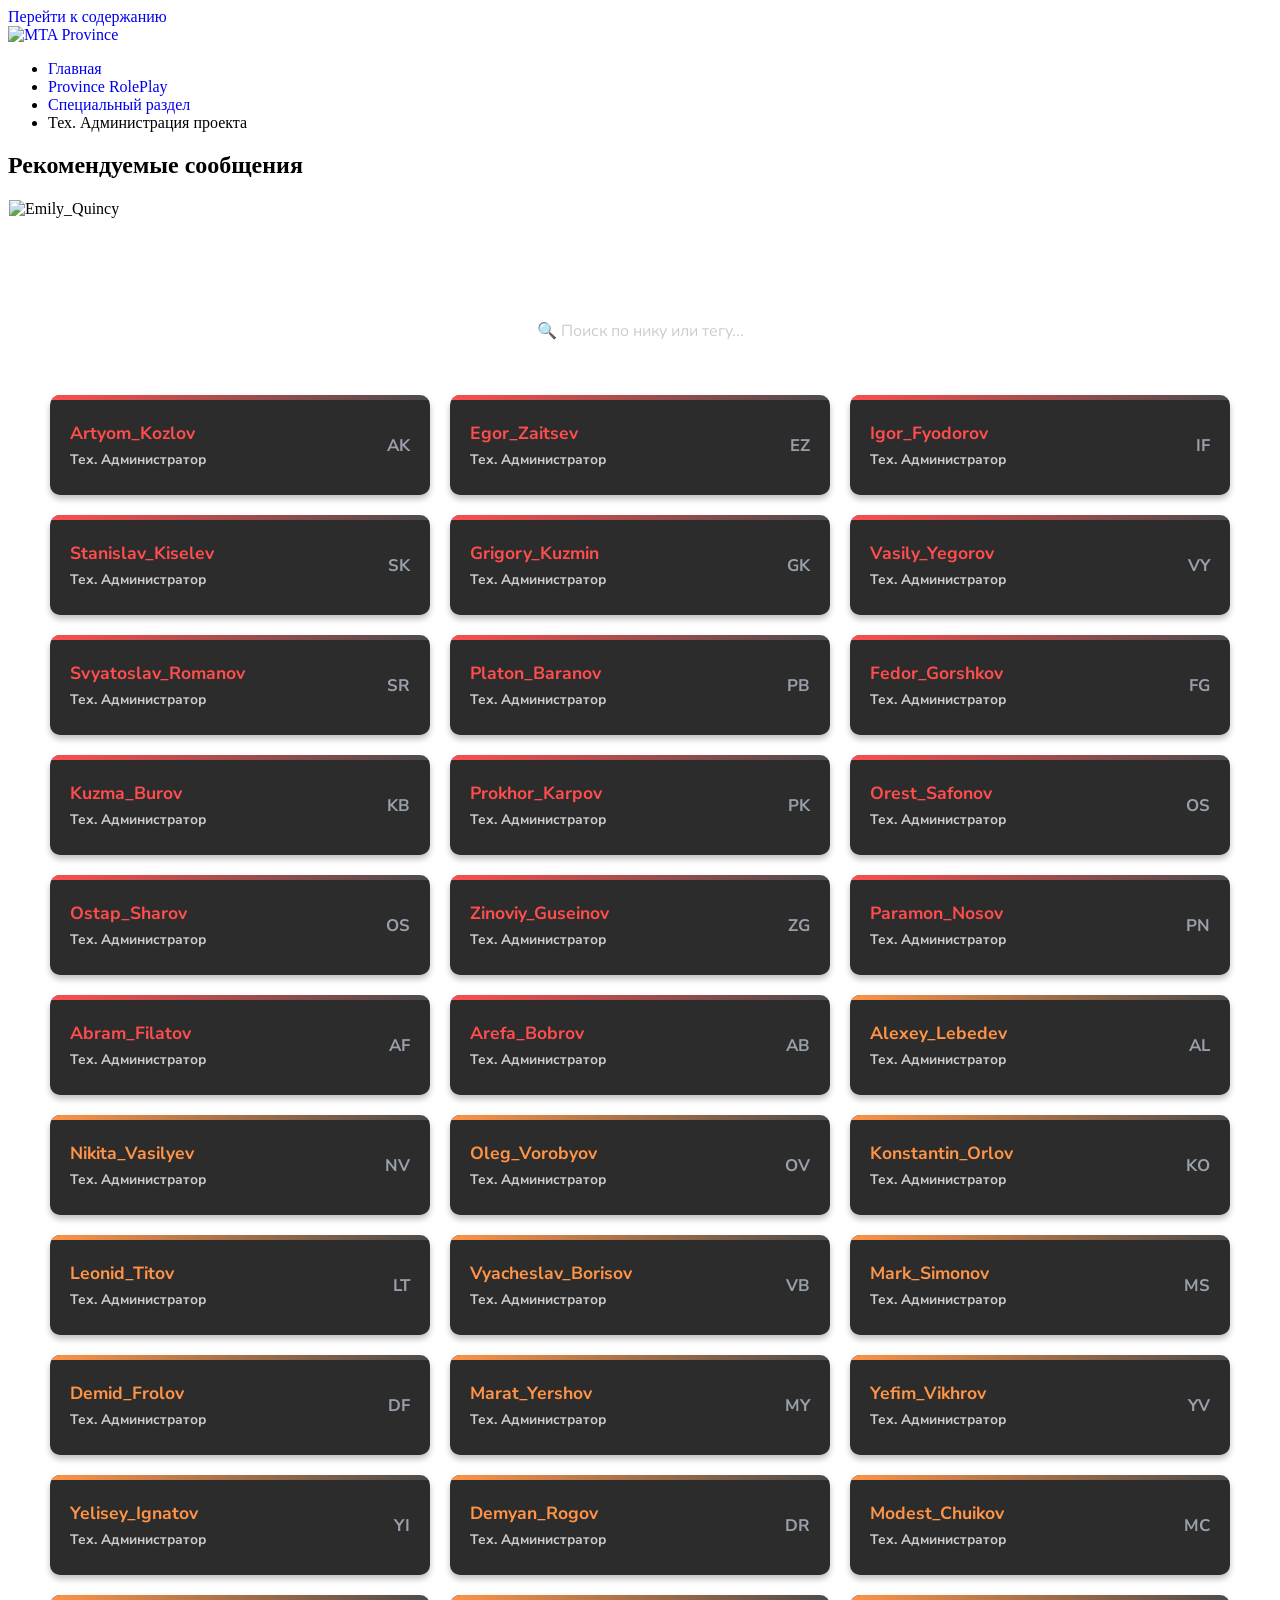
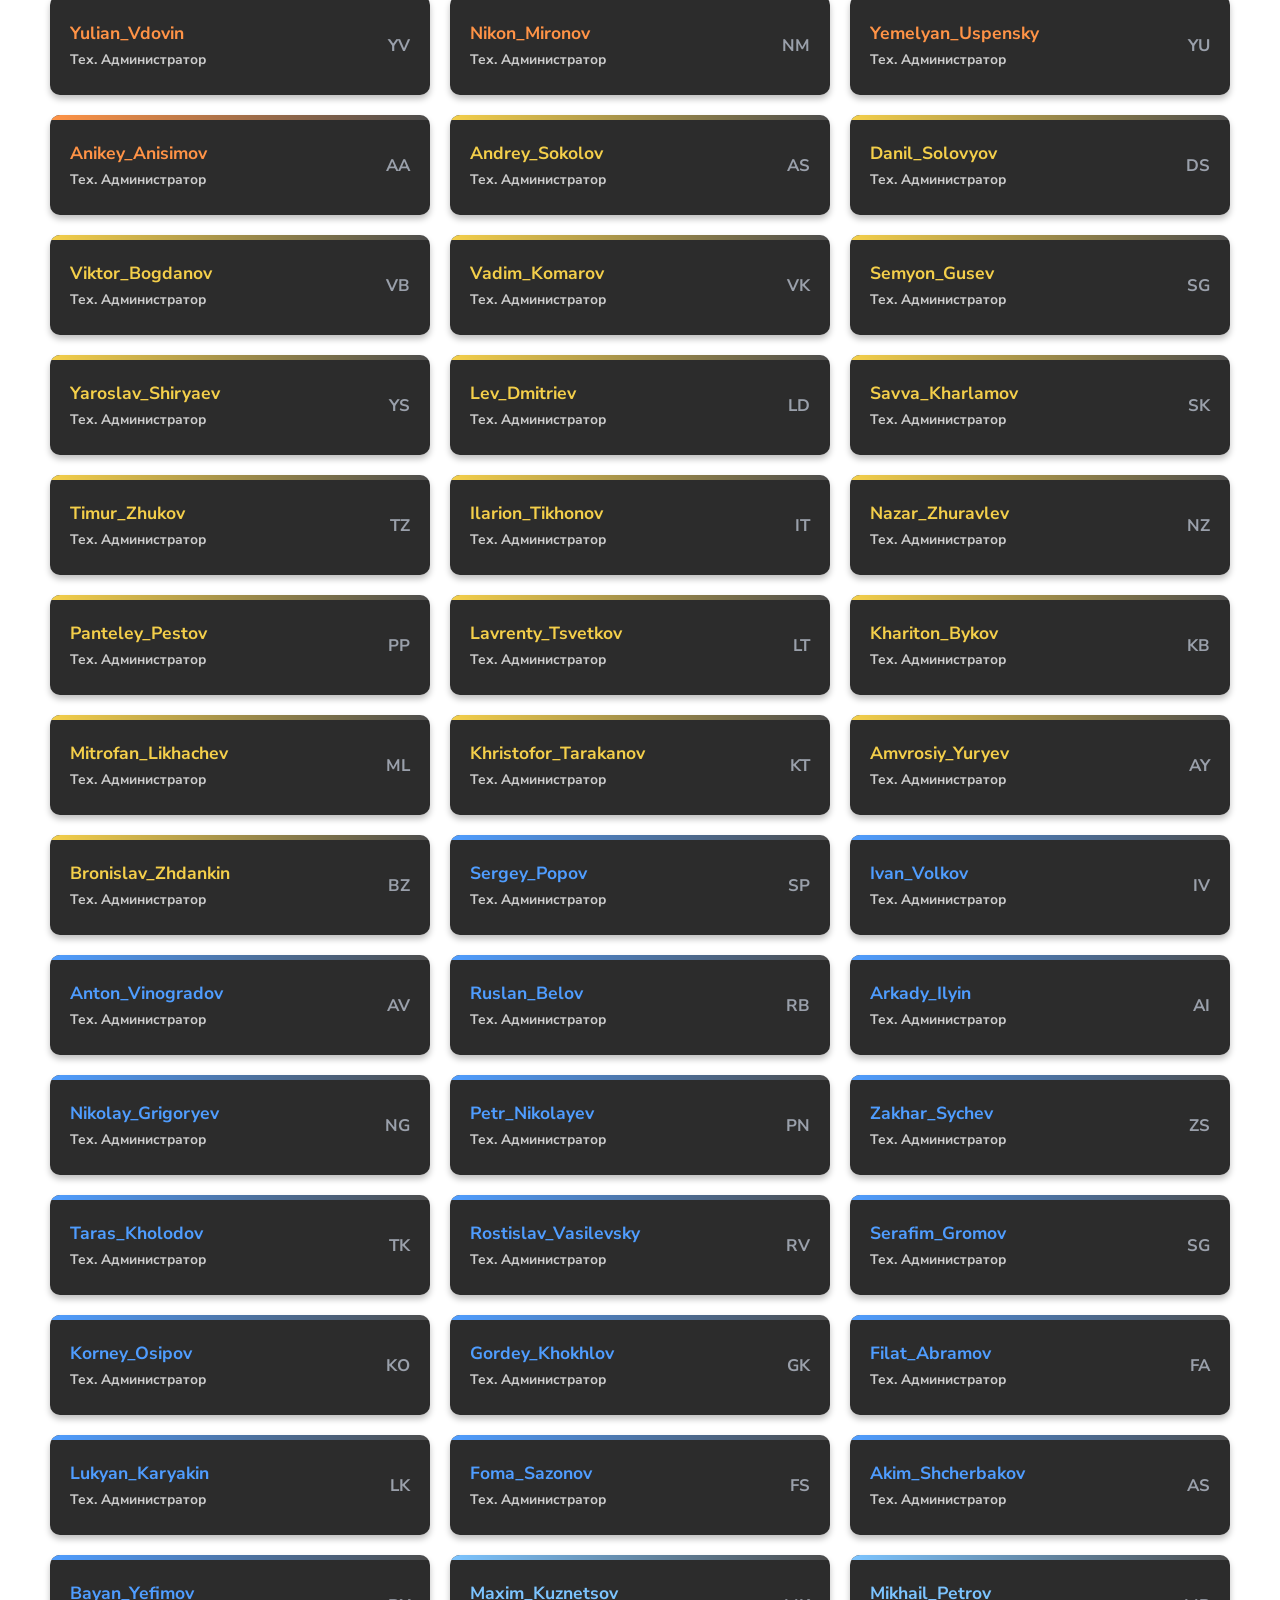
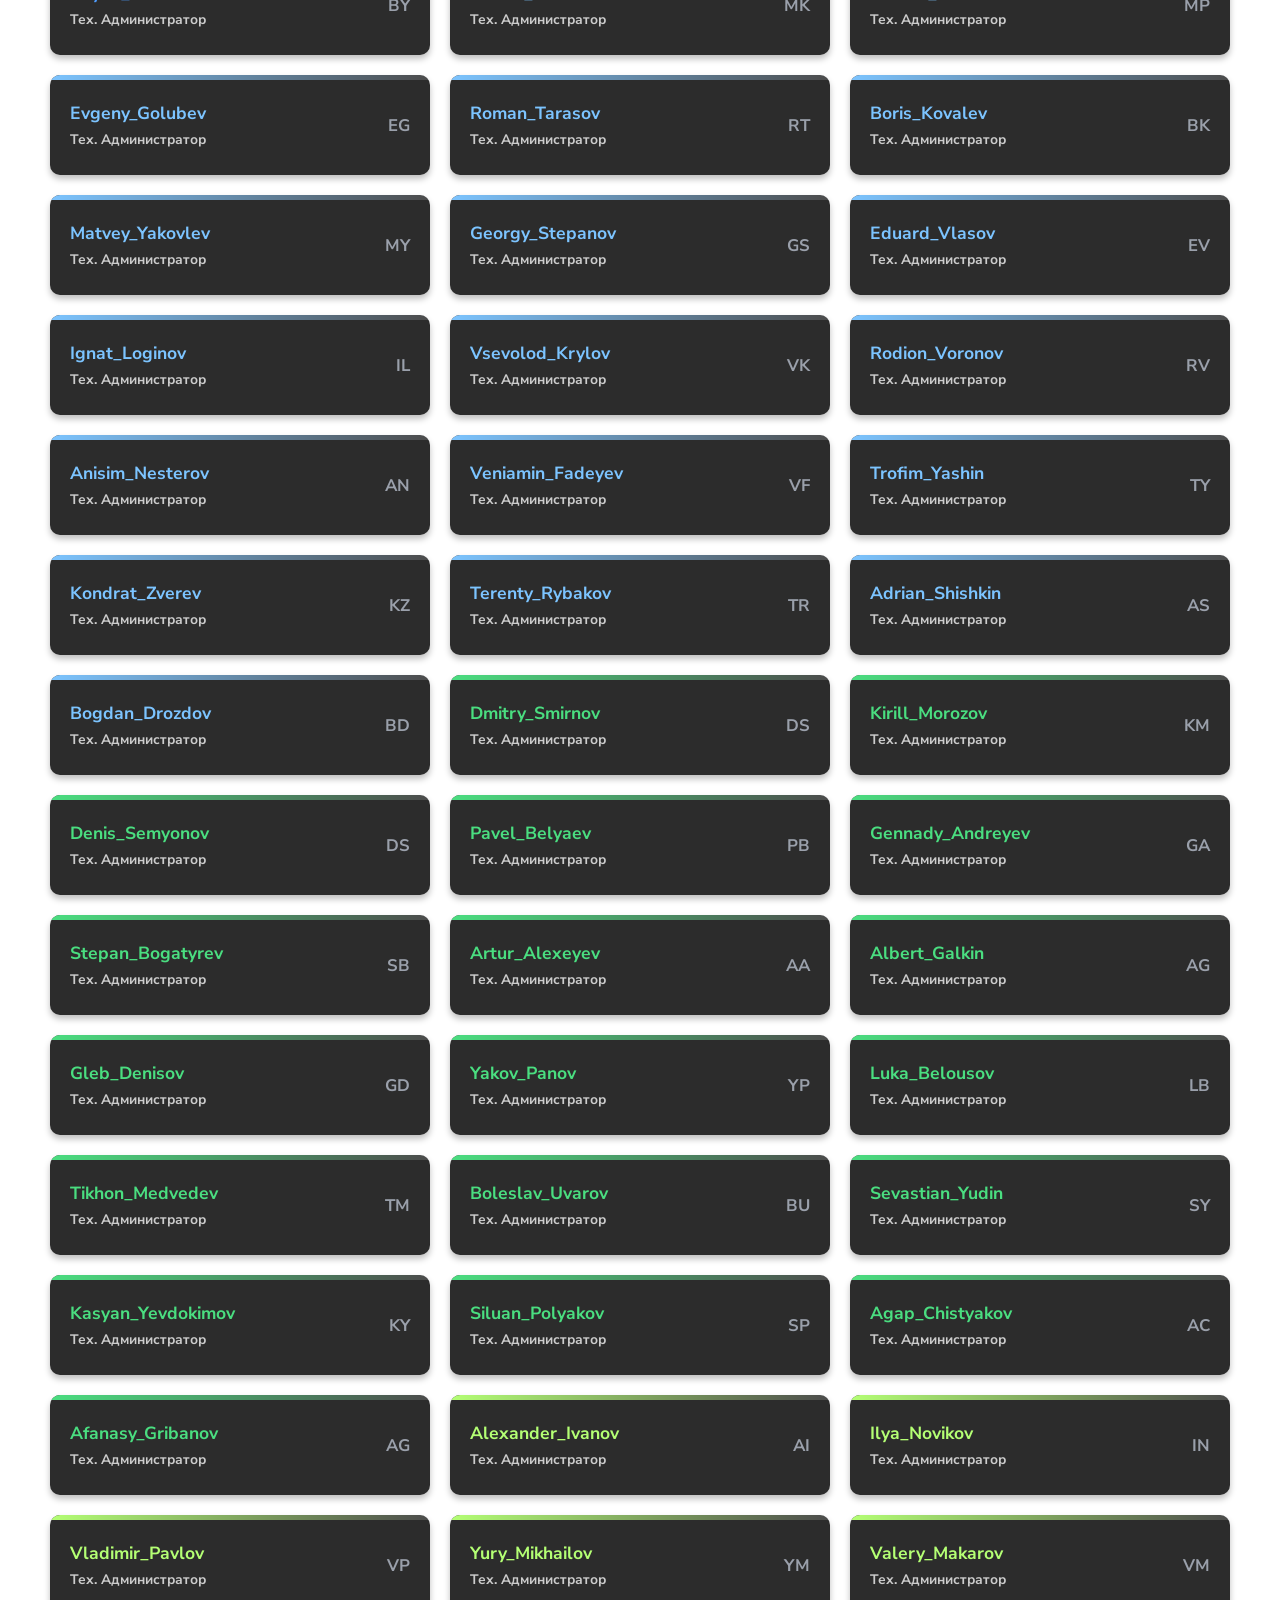
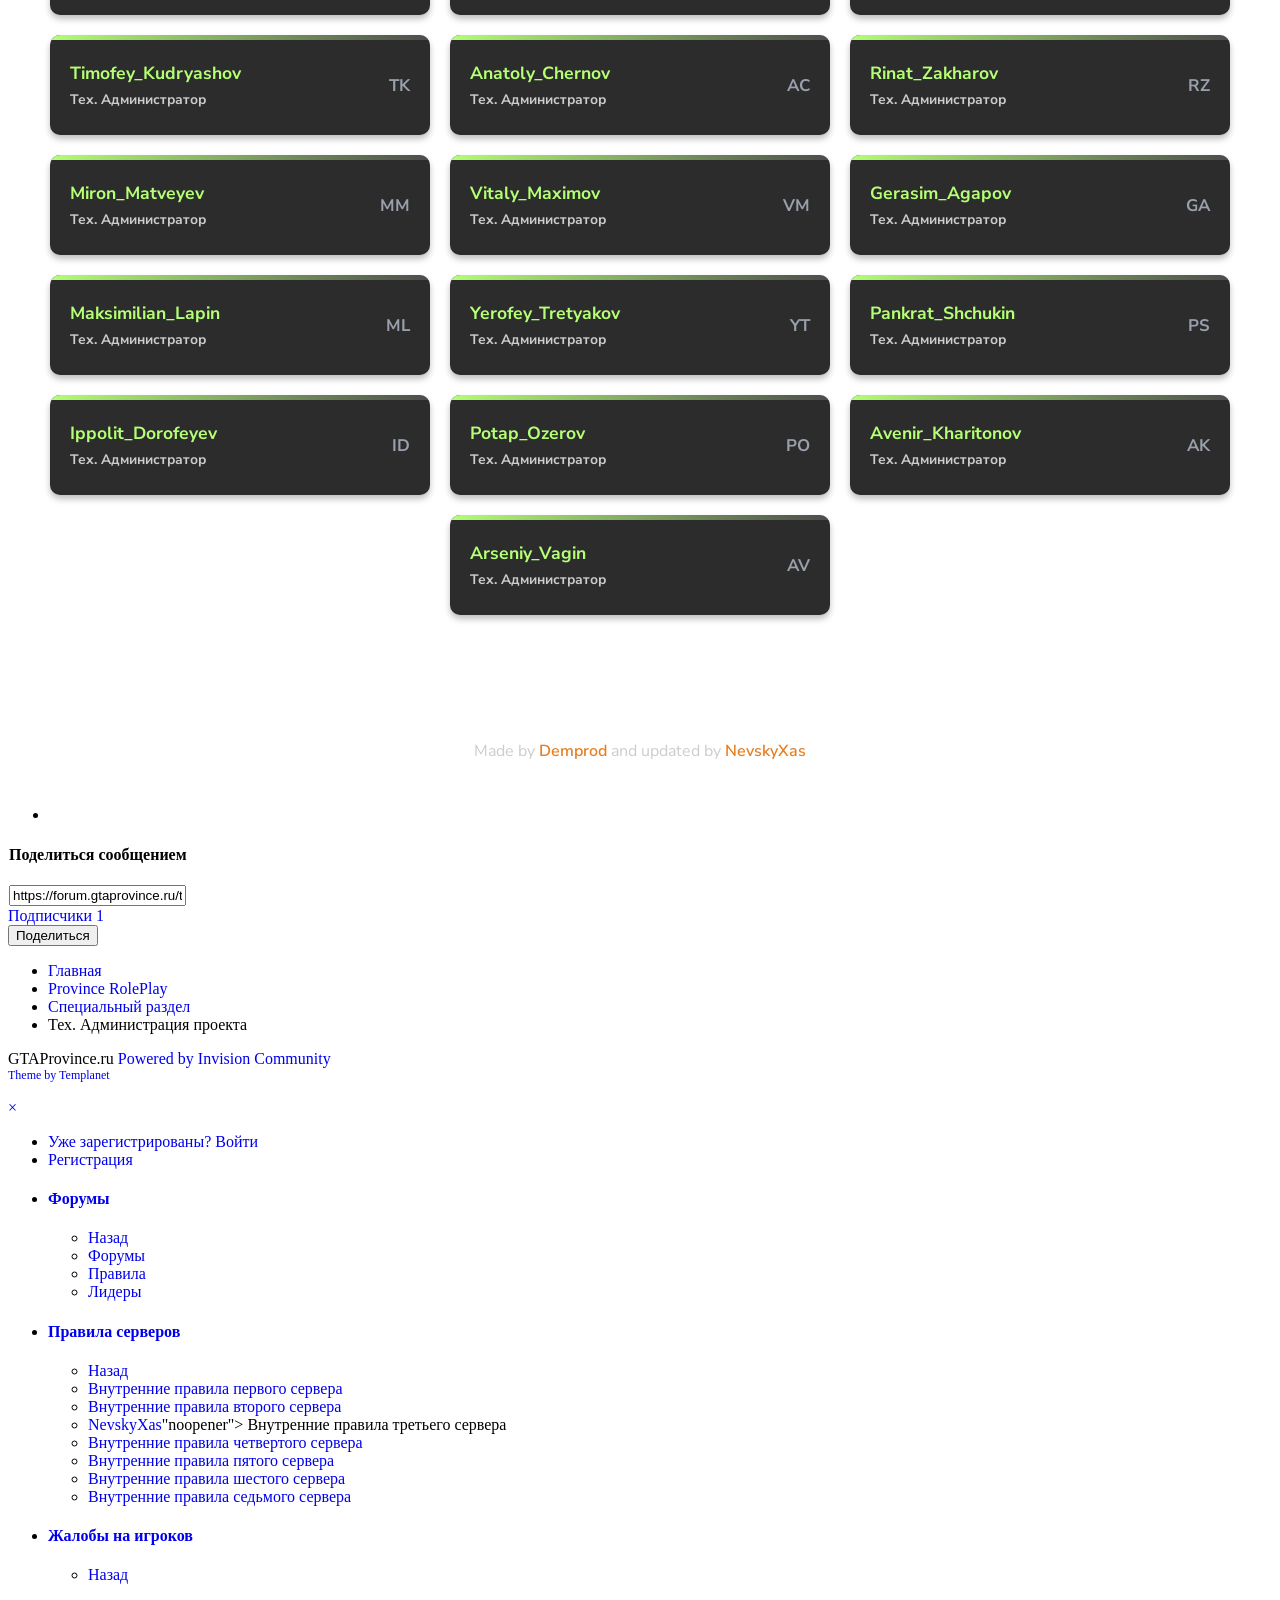
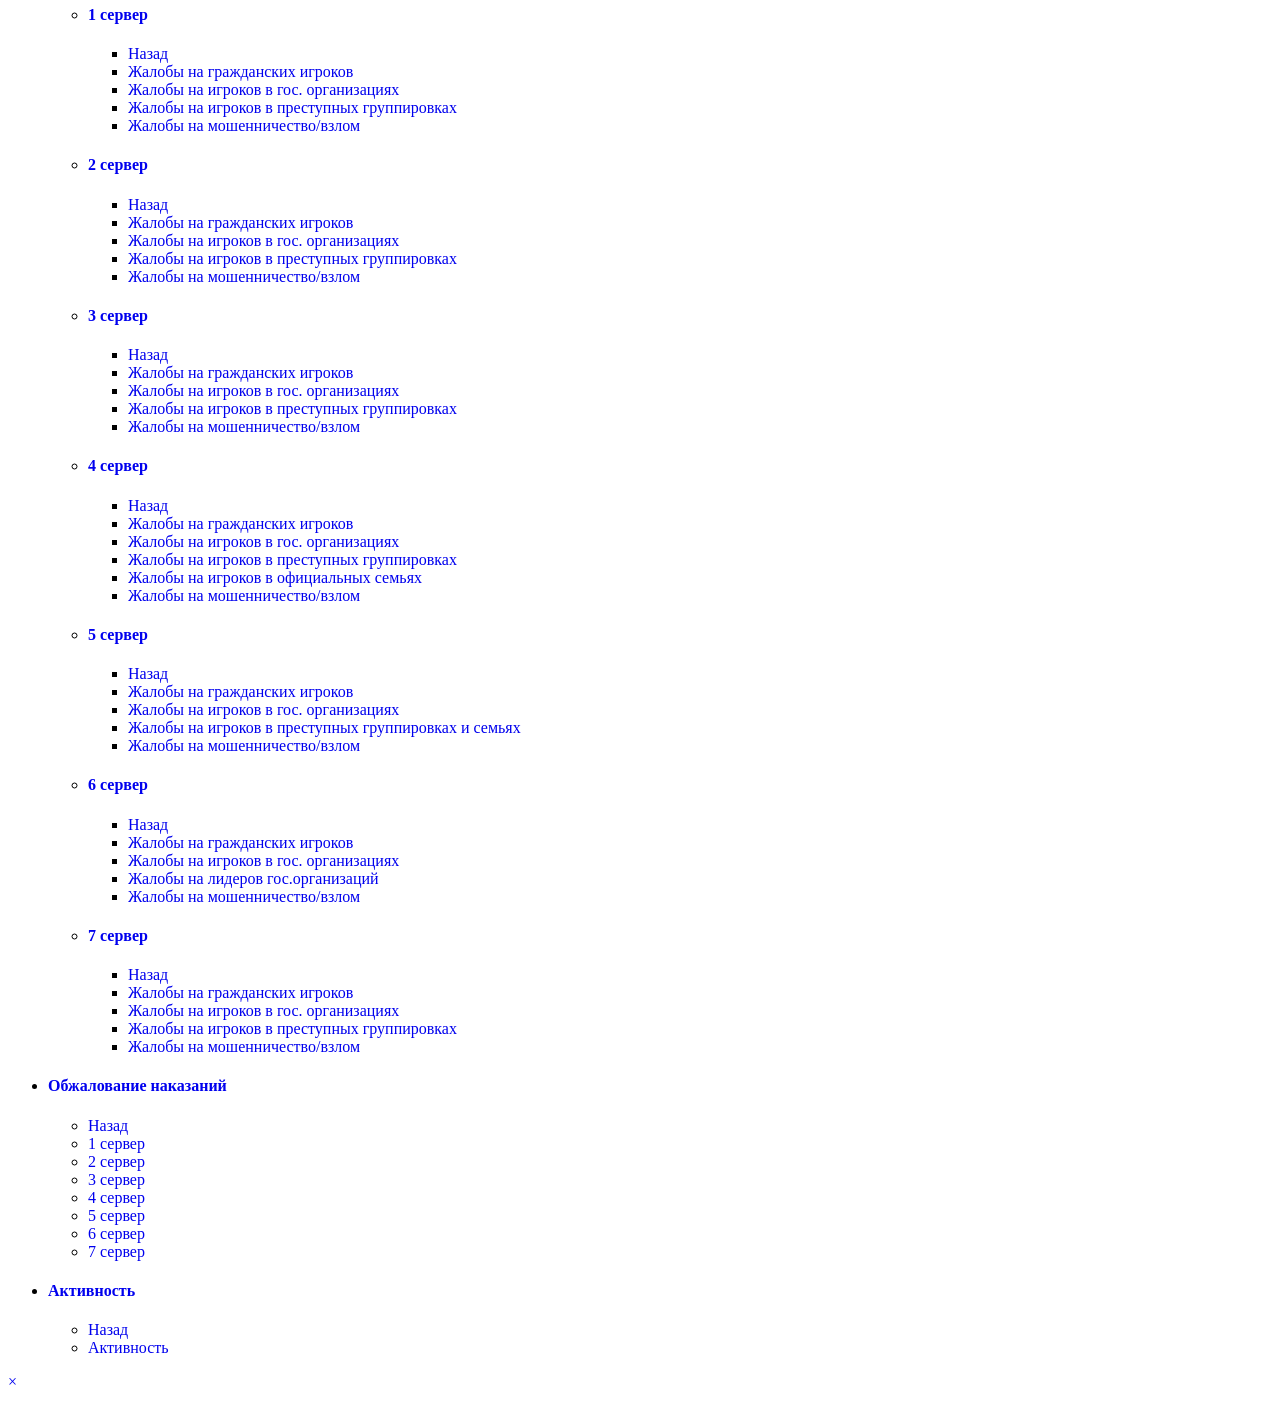
==== topic/spisok-teh-administacii/index.html @ 175dee79 "Add files via upload" ====
<!DOCTYPE html>
<!-- saved from url=(0079)https://forum.gtaprovince.ru/topic/463294-spisok-administracii-pervogo-servera/ -->
<html lang="ru-RU" dir="ltr"><head><meta http-equiv="Content-Type" content="text/html; charset=UTF-8">
   <title>Тех. Администрация проекта - Специальный раздел - MTA Province</title>
   
   <!--[if lt IE 9]>
   
   <script src="//forum.gtaprovince.ru/applications/core/interface/html5shiv/html5shiv.js"></script>
   <![endif]-->
   

	<meta name="viewport" content="width=device-width, initial-scale=1">


	
	


	<meta name="twitter:card" content="summary">




	
		
			
				<meta property="og:title" content="Тех. Администрация проекта">
			
		
	

	
		
			
				<meta property="og:type" content="website">
			
		
	

	
		
			
				<meta property="og:url" content="https://forum.gtaprovince.ru/topic/463294-spisok-administracii-pervogo-servera/">
			
		
	

	
		
			
				<meta name="description" content="Администрация Province-RP #1 Made by Demprod and updated by NevskyXas">
			
		
	

	
		
			
				<meta property="og:description" content="Администрация Province-RP #1 Made by Demprod and updated by NevskyXas">
			
		
	

	
		
			
				<meta property="og:updated_time" content="2021-11-23T20:06:05Z">
			
		
	

	
		
			
				<meta property="og:site_name" content="MTA Province">
			
		
	

	
		
			
				<meta property="og:locale" content="ru_RU">
			
		
	


	
		<link rel="canonical" href="https://forum.gtaprovince.ru/topic/463294-spisok-administracii-pervogo-servera/">
	





<link rel="manifest" href="https://forum.gtaprovince.ru/manifest.webmanifest/">
<meta name="msapplication-config" content="https://forum.gtaprovince.ru/browserconfig.xml/">
<meta name="msapplication-starturl" content="/">
<meta name="application-name" content="MTA Province">
<meta name="apple-mobile-web-app-title" content="MTA Province">

	<meta name="theme-color" content="#1e2026">










<link rel="preload" href="https://forum.gtaprovince.ru/applications/core/interface/font/fontawesome-webfont.woff2?v=4.7.0" as="font" crossorigin="anonymous">
   

	
		
			
				<link href="https://fonts.googleapis.com/css?family=Nunito%20Sans:300,300i,400,400i,500,500i,600,600i,700,700i" rel="stylesheet" referrerpolicy="origin">
			
		
	



	<link rel="stylesheet" href="./Список администрации первого сервера - Информационный раздел - MTA Province_files/341e4a57816af3ba440d891ca87450ff_framework.css" media="all">

	<link rel="stylesheet" href="./Список администрации первого сервера - Информационный раздел - MTA Province_files/05e81b71abe4f22d6eb8d1a929494829_responsive.css" media="all">

	<link rel="stylesheet" href="./Список администрации первого сервера - Информационный раздел - MTA Province_files/90eb5adf50a8c640f633d47fd7eb1778_core.css" media="all">

	<link rel="stylesheet" href="./Список администрации первого сервера - Информационный раздел - MTA Province_files/5a0da001ccc2200dc5625c3f3934497d_core_responsive.css" media="all">

	<link rel="stylesheet" href="./Список администрации первого сервера - Информационный раздел - MTA Province_files/62e269ced0fdab7e30e026f1d30ae516_forums.css" media="all">

	<link rel="stylesheet" href="./Список администрации первого сервера - Информационный раздел - MTA Province_files/76e62c573090645fb99a15a363d8620e_forums_responsive.css" media="all">

	<link rel="stylesheet" href="./Список администрации первого сервера - Информационный раздел - MTA Province_files/ebdea0c6a7dab6d37900b9190d3ac77b_topics.css" media="all">




<link rel="stylesheet" href="./Список администрации первого сервера - Информационный раздел - MTA Province_files/258adbb6e4f3e83cd3b355f84e3fa002_custom.css" media="all">



   

	<script type="text/javascript">
		var ipsDebug = false;		
	
		var CKEDITOR_BASEPATH = '//forum.gtaprovince.ru/applications/core/interface/ckeditor/ckeditor/';
	
		var ipsSettings = {
			
			
			cookie_path: "/",
			
			cookie_prefix: "ips4_",
			
			
			cookie_ssl: true,
			
			upload_imgURL: "",
			message_imgURL: "",
			notification_imgURL: "",
			baseURL: "//forum.gtaprovince.ru/",
			jsURL: "//forum.gtaprovince.ru/applications/core/interface/js/js.php",
			csrfKey: "15b4223cd21e7937e1e02304eafd6ea6",
			antiCache: "4e52a1ea3c",
			disableNotificationSounds: false,
			useCompiledFiles: true,
			links_external: true,
			memberID: 0,
			lazyLoadEnabled: true,
			blankImg: "//forum.gtaprovince.ru/applications/core/interface/js/spacer.png",
			analyticsProvider: "none",
			viewProfiles: false,
			mapProvider: 'none',
			mapApiKey: '',
			
		};
	</script>





<script type="text/javascript" src="./Список администрации первого сервера - Информационный раздел - MTA Province_files/root_library.js.Без названия" data-ips=""></script>


<script type="text/javascript" src="./Список администрации первого сервера - Информационный раздел - MTA Province_files/root_js_lang_2.js.Без названия" data-ips=""></script>


<script type="text/javascript" src="./Список администрации первого сервера - Информационный раздел - MTA Province_files/root_framework.js.Без названия" data-ips=""></script>


<script type="text/javascript" src="./Список администрации первого сервера - Информационный раздел - MTA Province_files/global_global_core.js.Без названия" data-ips=""></script>


<script type="text/javascript" src="./Список администрации первого сервера - Информационный раздел - MTA Province_files/root_front.js.Без названия" data-ips=""></script>


<script type="text/javascript" src="./Список администрации первого сервера - Информационный раздел - MTA Province_files/front_front_core.js.Без названия" data-ips=""></script>


<script type="text/javascript" src="./Список администрации первого сервера - Информационный раздел - MTA Province_files/front_front_topic.js.Без названия" data-ips=""></script>


<script type="text/javascript" src="./Список администрации первого сервера - Информационный раздел - MTA Province_files/root_map.js.Без названия" data-ips=""></script>



	<script type="text/javascript">
		
			ips.setSetting( 'date_format', jQuery.parseJSON('"mm\/dd\/yy"') );
		
			ips.setSetting( 'date_first_day', jQuery.parseJSON('0') );
		
			ips.setSetting( 'ipb_url_filter_option', jQuery.parseJSON('"none"') );
		
			ips.setSetting( 'url_filter_any_action', jQuery.parseJSON('"allow"') );
		
			ips.setSetting( 'bypass_profanity', jQuery.parseJSON('0') );
		
			ips.setSetting( 'emoji_style', jQuery.parseJSON('"twemoji"') );
		
			ips.setSetting( 'emoji_shortcodes', jQuery.parseJSON('true') );
		
			ips.setSetting( 'emoji_ascii', jQuery.parseJSON('false') );
		
			ips.setSetting( 'emoji_cache', jQuery.parseJSON('1692253232') );
		
			ips.setSetting( 'image_jpg_quality', jQuery.parseJSON('85') );
		
			ips.setSetting( 'cloud2', jQuery.parseJSON('false') );
		
			ips.setSetting( 'isAnonymous', jQuery.parseJSON('false') );
		
		
	</script>



<script type="application/ld+json">
{
    "name": "\u0421\u043f\u0438\u0441\u043e\u043a \u0430\u0434\u043c\u0438\u043d\u0438\u0441\u0442\u0440\u0430\u0446\u0438\u0438 \u043f\u0435\u0440\u0432\u043e\u0433\u043e \u0441\u0435\u0440\u0432\u0435\u0440\u0430",
    "headline": "\u0421\u043f\u0438\u0441\u043e\u043a \u0430\u0434\u043c\u0438\u043d\u0438\u0441\u0442\u0440\u0430\u0446\u0438\u0438 \u043f\u0435\u0440\u0432\u043e\u0433\u043e \u0441\u0435\u0440\u0432\u0435\u0440\u0430",
    "text": ".ipsResponsive_hidePhone,\r\n    .ipsComment_author,\r\n    .ipsComment_meta,\r\n    .ipsType_reset,\r\n    .ipsPager,\r\n    .ipsHr,\r\n    .ipsPhotoPanel_small,\r\n    .cTopicPostArea,\r\n    .ipsList_inline {\r\n        display: none;\r\n    }\r\n\r\n    .md-toast-warning {\r\n        font-size: 19px;\r\n        line-height: 1.1;\r\n    }\r\n\r\n    #elComment_682742 .ipsType_normal.ipsType_richText.ipsContained {\r\n        font-family: Montserrat, Helvetica, sans-serif;\r\n    }\r\n\r\n    #elComment_682742 .ipsComment.ipsModerated:not(.ipsComment_selected),\r\n    .ipsComment.ipsModerated.ipsBox:not(.ipsBox_transparent):not(.ipsComment_selected) {\r\n        background: transparent;\r\n        border: 1px solid #ec3e3e;\r\n    }\r\n\r\n    .ipsComment,\r\n    .ipsComment.ipsBox:not(.ipsBox_transparent):not(.ipsModerated),\r\n    .ipsComment.ipsComment_highlighted:not(.ipsComment_selected):not(.ipsModerated):not(.ipsComment_popular),\r\n    .ipsComment.ipsComment_highlighted.ipsBox:not(.ipsComment_selected):not(.ipsModerated):not(.ipsComment_popular):not(.Box_transparent),\r\n    #elComment_682742 .ipsModerated,\r\n    #elComment_682742 .ipsBox,\r\n    #elComment_682742 .ipsComment {\r\n        background: transparent;\r\n        border: 1px solid transparent;\r\n    }\n\r\n    :root {\r\n        --color-white: #fff;\r\n        --color-lightgray: #ccc;\r\n        --font-heading: \u0027Nunito Sans\u0027, \u0027Helvetica Neue\u0027, Helvetica, Arial, sans-serif;\r\n        --font-family: \u0027Nunito Sans\u0027, \u0027Helvetica Neue\u0027, Helvetica, Arial, sans-serif;\r\n        --border-radius: 10px;\r\n    }\r\n\r\n    a {\r\n        text-decoration: none !important;\r\n    }\r\n\r\n    .admin-block,\r\n    .admin-block *,\r\n    .admin-block *::before,\r\n    .admin-block *::after {\r\n        box-sizing: border-box;\r\n    }\r\n\r\n    .admin-block {\r\n        display: flex;\r\n        flex-direction: column;\r\n        align-items: center;\r\n        font-family: var(--font-family);\r\n        padding: 12px;\r\n    }\r\n\r\n    .card-container {\r\n        display: flex;\r\n        flex-direction: column;\r\n        gap: 30px;\r\n        margin-top: 20px;\r\n        align-items: stretch;\r\n        width: 100%;\r\n    }\r\n\r\n    .card-row {\r\n        display: flex;\r\n        justify-content: center;\r\n        gap: 20px;\r\n        flex-wrap: wrap;\r\n        width: 100%;\r\n        max-width: 1320px;\r\n        margin: 0 auto;\r\n    }\r\n\r\n    .divider {\r\n        width: min(900px, 80%);\r\n        height: 1px;\r\n        margin: 4px auto 0;\r\n        background: linear-gradient(to right, transparent, rgba(255,255,255,0.14), transparent);\r\n    }\r\n\r\n    .admin-card {\r\n        position: relative;\r\n        display: flex;\r\n        justify-content: space-between;\r\n        align-items: center;\r\n        padding: 10px 20px;\r\n        flex: 0 1 380px;\r\n        min-width: 300px;\r\n        min-height: 100px;\r\n        background-color: #2c2c2c;\r\n        border-radius: var(--border-radius);\r\n        box-shadow: 0 4px 6px rgba(0, 0, 0, 0.25);\r\n        color: var(--color-white);\r\n        cursor: pointer;\r\n        overflow: hidden;\r\n        animation: fadeUp 0.5s ease forwards;\r\n        opacity: 0;\r\n        transition: transform 0.3s ease, box-shadow 0.3s ease;\r\n    }\r\n\r\n    .admin-card::before {\r\n        content: \u0027\u0027;\r\n        position: absolute;\r\n        top: 0;\r\n        left: 0;\r\n        width: 100%;\r\n        height: 5px;\r\n        border-top-left-radius: var(--border-radius);\r\n        border-top-right-radius: var(--border-radius);\r\n        background: linear-gradient(90deg, var(--level-color, #999), rgba(255, 255, 255, 0.15));\r\n    }\r\n\r\n    .admin-card:hover {\r\n        transform: scale(1.03);\r\n        box-shadow: 0 0 12px var(--level-color, #999), 0 6px 18px rgba(0, 0, 0, 0.35);\r\n    }\r\n\r\n    @keyframes fadeUp {\r\n        from {\r\n            opacity: 0;\r\n        }\r\n\r\n        to {\r\n            opacity: 1;\r\n        }\r\n    }\r\n\r\n    @media (prefers-reduced-motion: reduce) {\r\n        .admin-card {\r\n            animation: none;\r\n            opacity: 1;\r\n        }\r\n    }\r\n\r\n    .admin-card-link {\r\n        display: flex;\r\n        justify-content: space-between;\r\n        align-items: center;\r\n        width: 100%;\r\n        color: inherit;\r\n        text-decoration: none !important;\r\n    }\r\n\r\n    .admin-left {\r\n        display: flex;\r\n        flex-direction: column;\r\n        justify-content: center;\r\n        gap: 5px;\r\n        font-weight: 600;\r\n        min-width: 0;\r\n        flex: 1 1 auto;\r\n        user-select: none;\r\n    }\r\n\r\n    .admin-name {\r\n        font-size: 1.1em;\r\n        font-family: var(--font-heading);\r\n        font-weight: 700;\r\n        color: var(--level-color, var(--color-white));\r\n        white-space: nowrap;\r\n        overflow: hidden;\r\n        text-overflow: ellipsis;\r\n    }\r\n\r\n    .admin-title {\r\n        font-size: 0.86em;\r\n        font-weight: 700;\r\n        color: var(--color-lightgray);\r\n        white-space: nowrap;\r\n        overflow: hidden;\r\n        text-overflow: ellipsis;\r\n    }\r\n\r\n    .admin-tag {\r\n        font-size: 1.05em;\r\n        font-family: var(--font-heading);\r\n        font-weight: 700;\r\n        color: #9aa0ab;\r\n        text-align: center;\r\n        white-space: nowrap;\r\n        padding-left: 12px;\r\n        flex-shrink: 0;\r\n    }\r\n\r\n    .category-title {\r\n        font-family: var(--font-heading);\r\n        font-size: 1.4em;\r\n        font-weight: 700;\r\n        font-style: italic;\r\n        margin-bottom: 12px;\r\n        text-align: center;\r\n        color: var(--level-color, #fff);\r\n    }\r\n\r\n    .admin-title-main {\r\n        font-family: var(--font-heading);\r\n        font-size: 2em;\r\n        font-weight: 800;\r\n        text-align: center;\r\n        margin-bottom: 8px;\r\n        color: var(--color-white);\r\n    }\r\n\r\n    @keyframes colorChange {\r\n\r\n        0%,\r\n        100% {\r\n            color: #ff9346;\r\n        }\r\n\r\n        50% {\r\n            color: #ff4d4d;\r\n        }\r\n    }\r\n\r\n    .head-admins {\r\n        animation: colorChange 1.8s linear infinite;\r\n    }\r\n\r\n    @media (prefers-reduced-motion: reduce) {\r\n        .head-admins {\r\n            animation: none;\r\n        }\r\n    }\r\n\r\n    @media (max-width: 768px) {\r\n        .admin-block {\r\n            padding: 8px;\r\n        }\r\n\r\n        .card-container {\r\n            gap: 20px;\r\n            margin-top: 16px;\r\n        }\r\n\r\n        .card-row {\r\n            flex-direction: column;\r\n            align-items: center;\r\n            gap: 12px;\r\n        }\r\n\r\n        .admin-title-main {\r\n            font-size: 1.4em;\r\n        }\r\n\r\n        .category-title {\r\n            font-size: 1.15em;\r\n        }\r\n\r\n        .admin-card {\r\n            flex: 0 1 auto;\r\n            width: 100%;\r\n            max-width: 420px;\r\n            min-height: 78px;\r\n            padding: 8px 16px;\r\n        }\r\n\r\n        .admin-title {\r\n            max-width: 240px;\r\n        }\r\n\r\n        .admin-card:hover {\r\n            transform: none;\r\n        }\r\n\r\n        .admin-tag {\r\n            font-size: 1em;\r\n        }\r\n    }\r\n\r\n    .credit-link {\r\n        color: #e67e22;\r\n        font-weight: 600;\r\n        transition: color 0.25s ease, text-shadow 0.25s ease;\r\n    }\r\n\r\n    .credit-link:hover,\r\n    .credit-link:focus-visible {\r\n        color: #ffb84d;\r\n        text-shadow: 0 0 8px rgba(255, 184, 77, 0.85), 0 0 18px rgba(255, 184, 77, 0.5);\r\n    }\r\n\r\n    #searchInput {\r\n        padding: 12px 18px;\r\n        font-size: 1rem;\r\n        width: 340px;\r\n        max-width: 90%;\r\n        border: 1.5px solid rgba(255, 255, 255, 0.1);\r\n        border-radius: 999px;\r\n        background: rgba(255, 255, 255, 0.06);\r\n        color: var(--color-white);\r\n        font-family: var(--font-family);\r\n        margin: 0 auto 20px;\r\n        display: block;\r\n        text-align: center;\r\n        min-height: 44px;\r\n        transition: background 0.25s ease, border-color 0.25s ease, box-shadow 0.25s ease;\r\n    }\r\n\r\n    #searchInput::placeholder {\r\n        color: var(--color-lightgray);\r\n    }\r\n\r\n    #searchInput:focus {\r\n        outline: none;\r\n        background: rgba(255, 255, 255, 0.1);\r\n        border-color: #33ffff;\r\n        box-shadow: 0 0 0 3px rgba(51, 255, 255, 0.2);\r\n    }\r\n\r\n    @media (max-width: 480px) {\r\n        #searchInput {\r\n            width: 100%;\r\n        }\r\n    }\n\n\t\n\t\t\u0410\u0434\u043c\u0438\u043d\u0438\u0441\u0442\u0440\u0430\u0446\u0438\u044f Province-RP #1\n\t \n\t\n\t\n\t\t\u00a0\n\t\n\n\t\n\t\tMade by Demprod and updated by NevskyXas\n\t \n\n\n",
    "dateCreated": "2021-11-23T23:06:05+0300",
    "datePublished": "2021-11-23T23:06:05+0300",
    "dateModified": "2021-11-23T23:06:05+0300",
    "image": "//cdn-forum.gtaprovince.tech/monthly_2021_01/masha4.thumb.gif.f8c78eebc1e2ea15decd2666e2c273fc.gif",
    "author": {
        "@type": "Person",
        "name": "Emily_Quincy",
        "image": "//cdn-forum.gtaprovince.tech/monthly_2021_01/masha4.thumb.gif.f8c78eebc1e2ea15decd2666e2c273fc.gif",
        "url": "https://forum.gtaprovince.ru/profile/73323-emily_quincy/"
    },
    "interactionStatistic": [
        {
            "@type": "InteractionCounter",
            "interactionType": "http://schema.org/ViewAction",
            "userInteractionCount": 175810
        },
        {
            "@type": "InteractionCounter",
            "interactionType": "http://schema.org/CommentAction",
            "userInteractionCount": 0
        },
        {
            "@type": "InteractionCounter",
            "interactionType": "http://schema.org/FollowAction",
            "userInteractionCount": 1
        }
    ],
    "@context": "http://schema.org",
    "@type": "DiscussionForumPosting",
    "@id": "https://forum.gtaprovince.ru/topic/463294-spisok-administracii-pervogo-servera/",
    "isPartOf": {
        "@id": "https://forum.gtaprovince.ru/#website"
    },
    "publisher": {
        "@id": "https://forum.gtaprovince.ru/#organization",
        "member": {
            "@type": "Person",
            "name": "Emily_Quincy",
            "image": "//cdn-forum.gtaprovince.tech/monthly_2021_01/masha4.thumb.gif.f8c78eebc1e2ea15decd2666e2c273fc.gif",
            "url": "https://forum.gtaprovince.ru/profile/73323-emily_quincy/"
        }
    },
    "url": "https://forum.gtaprovince.ru/topic/463294-spisok-administracii-pervogo-servera/",
    "discussionUrl": "https://forum.gtaprovince.ru/topic/463294-spisok-administracii-pervogo-servera/",
    "mainEntityOfPage": {
        "@type": "WebPage",
        "@id": "https://forum.gtaprovince.ru/topic/463294-spisok-administracii-pervogo-servera/"
    },
    "pageStart": 1,
    "pageEnd": 1
}	
</script>

<script type="application/ld+json">
{
    "@context": "http://www.schema.org",
    "publisher": "https://forum.gtaprovince.ru/#organization",
    "@type": "WebSite",
    "@id": "https://forum.gtaprovince.ru/#website",
    "mainEntityOfPage": "https://forum.gtaprovince.ru/",
    "name": "MTA Province",
    "url": "https://forum.gtaprovince.ru/",
    "potentialAction": {
        "type": "SearchAction",
        "query-input": "required name=query",
        "target": "https://forum.gtaprovince.ru/search/?q={query}"
    },
    "inLanguage": [
        {
            "@type": "Language",
            "name": "\u0420\u0443\u0441\u0441\u043a\u0438\u0439 (RU)",
            "alternateName": "ru-RU"
        }
    ]
}	
</script>

<script type="application/ld+json">
{
    "@context": "http://www.schema.org",
    "@type": "Organization",
    "@id": "https://gtaprovince.ru#organization",
    "mainEntityOfPage": "https://gtaprovince.ru",
    "name": "\u0421\u0430\u0439\u0442",
    "url": "https://gtaprovince.ru",
    "logo": {
        "@type": "ImageObject",
        "@id": "https://forum.gtaprovince.ru/#logo",
        "url": "//cdn-forum.gtaprovince.tech/monthly_2025_09/Logo_Demo_Forum.png.8df509598743364f7ab5196f50727ef5.png"
    },
    "sameAs": [
        "https://vk.com/js_team_gta",
        "https://www.youtube.com/@JSTProject"
    ]
}	
</script>

<script type="application/ld+json">
{
    "@context": "http://schema.org",
    "@type": "BreadcrumbList",
    "itemListElement": [
        {
            "@type": "ListItem",
            "position": 1,
            "item": {
                "name": "Province RolePlay",
                "@id": "https://forum.gtaprovince.ru/forum/3-province-roleplay/"
            }
        },
        {
            "@type": "ListItem",
            "position": 2,
            "item": {
                "name": "Специальный раздел",
                "@id": "https://forum.gtaprovince.ru/forum/637-specialnyy-razdel/"
            }
        },
        {
            "@type": "ListItem",
            "position": 3,
            "item": {
                "name": "\u0421\u043f\u0438\u0441\u043e\u043a \u0430\u0434\u043c\u0438\u043d\u0438\u0441\u0442\u0440\u0430\u0446\u0438\u0438 \u043f\u0435\u0440\u0432\u043e\u0433\u043e \u0441\u0435\u0440\u0432\u0435\u0440\u0430"
            }
        }
    ]
}	
</script>


   

	
	<link rel="shortcut icon" href="https://cdn-forum.gtaprovince.tech/monthly_2019_11/favicon.ico" type="image/x-icon">

<link rel="stylesheet" href="./Список администрации первого сервера - Информационный раздел - MTA Province_files/widget.css" class="jv-css"></head>
<!-- winter was here -->
<body class="ipsApp ipsApp_front ipsJS_has ipsClearfix  ipsApp_noTouch pace-done" data-controller="core.front.core.app" data-message="" data-pageapp="forums" data-pagelocation="front" data-pagemodule="forums" data-pagecontroller="topic" data-pageid="463294"><div class="pace  pace-inactive"><div class="pace-progress" data-progress-text="100%" data-progress="99" style="transform: translate3d(100%, 0px, 0px);">
  <div class="pace-progress-inner"></div>
</div>
<div class="pace-activity"></div></div>
<a href="https://forum.gtaprovince.ru/topic/463294-spisok-administracii-pervogo-servera/#elContent" class="ipsHide" title="Перейти к основному содержанию на этой странице" accesskey="m">Перейти к содержанию</a>

<div id="ipsLayout_header" class="ipsClearfix">
   
<ul id="elMobileNav" class="ipsList_inline ipsResponsive_hideDesktop ipsResponsive_block" data-controller="core.front.core.mobileNav">
	
		
			
			
				
				
			
				
					<li id="elMobileBreadcrumb">
						<a href="https://forum.gtaprovince.ru/forum/637-specialnyy-razdel/">
							<span>Специальный раздел</span>
						</a>
					</li>
				
				
			
				
				
			
		
	
    <!-- new year
	<input class="ipsButton ipsButton_primary" type="button" id="toggleSnowButtonMobile" value="Снег">
    -->
	
	<li>
		<a data-action="defaultStream" class="ipsType_light" href="https://forum.gtaprovince.ru/discover/"><i class="icon-newspaper"></i></a>
	</li>

	

	
	<li data-ipsdrawer="" data-ipsdrawer-drawerelem="#elMobileDrawer">
		<a href="https://forum.gtaprovince.ru/topic/463294-spisok-administracii-pervogo-servera/#">
			
			
				
			
			
			
			<i class="fa fa-navicon"></i>
		</a>
	</li>
</ul>
   

  <header id="lkHeader_main"> 
    <div class="ipsLayout_container">
      <div id="lkLogo">


<a href="https://forum.gtaprovince.ru/" id="elLogo" accesskey="1"><img src="./Список администрации первого сервера - Информационный раздел - MTA Province_files/Logo_Demo_Forum.png.8df509598743364f7ab5196f50727ef5.png" alt="MTA Province"></a>
</div>
      <div id="lkNav_mainContainer">
        

<div id="lkNav_main" class="lkNav  ipsResponsive_hidePhone ipsResponsive_hideTablet">
		<div class="ipsNavBar_primary ">
			<ul data-role="primaryNavBar" class="lkNav_primary" style="width: 1270px;">
				


	
		
		
			
		
		<li class="ipsNavBar_active" data-active="" data-role="navBarItem" data-navapp="forums" data-navext="Forums" style="">
			
			
				<a href="https://forum.gtaprovince.ru/" data-navitem-id="8" data-navdefault="">
					Форумы
				</a>
			
			
				<ul class="lkNav_subnav ipsNavBar_secondary" data-role="secondaryNavBar">
					


	
		
		
		<li data-role="navBarItem" data-navapp="core" data-navext="Guidelines">
			
			
				<a href="https://forum.gtaprovince.ru/guidelines/" data-navitem-id="32">
					Правила
				</a>
			
			
		</li>
	
	

	
	

	
	

	
		
		
		<li data-role="navBarItem" data-navapp="core" data-navext="Leaderboard">
			
			
				<a href="https://forum.gtaprovince.ru/topmembers/" data-navitem-id="12">
					Лидеры
				</a>
			
			
		</li>
	
	

	
	

	
	

				</ul>
			
		</li>
	
	

	
		
		
		<li data-role="navBarItem" data-navapp="core" data-navext="Menu" style="" class="dropdownRight">
			
			
				<a href="https://forum.gtaprovince.ru/topic/463294-spisok-administracii-pervogo-servera/#" id="elNavigation_14" data-navitem-id="14">
					<span>Правила серверов <i class="fa fa-caret-down"></i></span>
				</a>
				<ul id="elNavigation_14_menu" class="lkNav_sub_nav">
					

	
		
			<li class="lkNav_item">
				<a href="https://forum.gtaprovince.ru/topic/467270-vnutrennie-pravila-servera/">
					Внутренние правила первого сервера
				</a>
			</li>
		
	

	
		
			<li class="lkNav_item">
				<a href="https://forum.gtaprovince.ru/topic/699467-vnutrennie-pravila-servera/">
					Внутренние правила второго сервера
				</a>
			</li>
		
	

	
		
			<li class="lkNav_item">
				<a href="https://forum.gtaprovince.ru/forum/167-vnutrennie-pravila-servera-vps/" target="_blank" rel="noopener">NevskyXas</a>"noopener">
					Внутренние правила третьего сервера
				</a>
			</li>
		
	

	
		
			<li class="lkNav_item">
				<a href="https://forum.gtaprovince.ru/topic/810075-vnutrennie-pravila-servera-vps-wip/">
					Внутренние правила четвертого сервера
				</a>
			</li>
		
	

	
		
			<li class="lkNav_item">
				<a href="https://forum.gtaprovince.ru/topic/128823-server-5-%D0%B2%D0%BD%D1%83%D1%82%D1%80%D0%B5%D0%BD%D0%BD%D0%B8%D0%B5-%D0%BF%D1%80%D0%B0%D0%B2%D0%B8%D0%BB%D0%B0-%D1%81%D0%B5%D1%80%D0%B2%D0%B5%D1%80%D0%B0/">
					Внутренние правила пятого сервера
				</a>
			</li>
		
	

	
		
			<li class="lkNav_item">
				<a href="https://forum.gtaprovince.ru/topic/83059-%D0%B2%D0%BD%D1%83%D1%82%D1%80%D0%B5%D0%BD%D0%BD%D0%B8%D0%B5-%D0%BF%D1%80%D0%B0%D0%B2%D0%B8%D0%BB%D0%B0-%D1%81%D0%B5%D1%80%D0%B2%D0%B5%D1%80%D0%B0/">
					Внутренние правила шестого сервера
				</a>
			</li>
		
	

	
		
			<li class="lkNav_item">
				<a href="https://forum.gtaprovince.ru/topic/1063009-vnutrennie-pravila-servera/">
					Внутренние правила седьмого сервера
				</a>
			</li>
		
	

				</ul>
			
			
		</li>
	
	

	
		
		
		<li data-role="navBarItem" data-navapp="core" data-navext="Menu" style="" class="dropdownRight">
			
			
				<a href="https://forum.gtaprovince.ru/topic/463294-spisok-administracii-pervogo-servera/#" id="elNavigation_19" data-navitem-id="19">
					<span>Жалобы на игроков <i class="fa fa-caret-down"></i></span>
				</a>
				<ul id="elNavigation_19_menu" class="lkNav_sub_nav">
					

	
		
			
			<li id="elNavigation_9bcc6adeea8541283adba4794bedfa96" class="lnNav_item">
				<a href="https://forum.gtaprovince.ru/topic/463294-spisok-administracii-pervogo-servera/">
					1 сервер <i class="fa fa-caret-down"></i>
				</a>
				<ul id="elNavigation_9bcc6adeea8541283adba4794bedfa96_menu">
					

	
		
			<li class="lkNav_item">
				<a href="https://forum.gtaprovince.ru/topic/1100951-zhaloby-na-grazhdanskih-igrokov/">
					Жалобы на гражданских игроков
				</a>
			</li>
		
	

	
		
			<li class="lkNav_item">
				<a href="https://forum.gtaprovince.ru/forum/659-zhaloby-na-sotrudnikovliderov-v-gos-organizaciyah/">
					Жалобы на игроков в гос. организациях
				</a>
			</li>
		
	

	
		
			<li class="lkNav_item">
				<a href="https://forum.gtaprovince.ru/forum/914-zhaloby-na-igrokov-v-prestupnyh-gruppirovkah/">
					Жалобы на игроков в преступных группировках
				</a>
			</li>
		
	

	
		
			<li class="lkNav_item">
				<a href="https://forum.gtaprovince.ru/topic/662186-pravila-podachi-zhalob-na-moshennikov-i-vzlomschikov/">
					Жалобы на мошенничество/взлом
				</a>
			</li>
		
	

				</ul>
			</li>
		
	

	
		
			
			<li id="elNavigation_dba3e89fc2d52baaf20ee41005855b13" class="lnNav_item">
				<a href="https://forum.gtaprovince.ru/topic/463294-spisok-administracii-pervogo-servera/">
					2 сервер <i class="fa fa-caret-down"></i>
				</a>
				<ul id="elNavigation_dba3e89fc2d52baaf20ee41005855b13_menu">
					

	
		
			<li class="lkNav_item">
				<a href="https://forum.gtaprovince.ru/topic/790892-pravila-podachi-zhalob-na-grazhdanskih-igrokov/">
					Жалобы на гражданских игроков
				</a>
			</li>
		
	

	
		
			<li class="lkNav_item">
				<a href="https://forum.gtaprovince.ru/forum/429-%D0%B6%D0%B0%D0%BB%D0%BE%D0%B1%D1%8B-%D0%BD%D0%B0/">
					Жалобы на игроков в гос. организациях
				</a>
			</li>
		
	

	
		
			<li class="lkNav_item">
				<a href="https://forum.gtaprovince.ru/topic/841173-pravila-podachi-zhalob-na-uchastnikovliderov-opg/">
					Жалобы на игроков в преступных группировках
				</a>
			</li>
		
	

	
		
			<li class="lkNav_item">
				<a href="https://forum.gtaprovince.ru/topic/716275-pravila-podachi-zhaloby-na-moshennichestvo-vzlom/">
					Жалобы на мошенничество/взлом
				</a>
			</li>
		
	

				</ul>
			</li>
		
	

	
		
			
			<li id="elNavigation_be296d18be58f390ee028220facccda0" class="lnNav_item">
				<a href="https://forum.gtaprovince.ru/topic/463294-spisok-administracii-pervogo-servera/">
					3 сервер <i class="fa fa-caret-down"></i>
				</a>
				<ul id="elNavigation_be296d18be58f390ee028220facccda0_menu">
					

	
		
			<li class="lkNav_item">
				<a href="https://forum.gtaprovince.ru/topic/356975-pravila-podachi-zhalob-na-grazhdanskih/">
					Жалобы на гражданских игроков
				</a>
			</li>
		
	

	
		
			<li class="lkNav_item">
				<a href="https://forum.gtaprovince.ru/forum/676-zhaloby-na-sotrudnikovliderov-gosorganizaciy/">
					Жалобы на игроков в гос. организациях
				</a>
			</li>
		
	

	
		
			<li class="lkNav_item">
				<a href="https://forum.gtaprovince.ru/topic/357008-pravila-podachi-zhalob-na-chlenov-prestupnyh-gruppirovok/">
					Жалобы на игроков в преступных группировках
				</a>
			</li>
		
	

	
		
			<li class="lkNav_item">
				<a href="https://forum.gtaprovince.ru/topic/357002-pravila-podachi-zhalob-na-moshennichestvo/">
					Жалобы на мошенничество/взлом
				</a>
			</li>
		
	

				</ul>
			</li>
		
	

	
		
			
			<li id="elNavigation_66dc299333359f43c11ed2453926dce7" class="lnNav_item">
				<a href="https://forum.gtaprovince.ru/topic/463294-spisok-administracii-pervogo-servera/">
					4 сервер <i class="fa fa-caret-down"></i>
				</a>
				<ul id="elNavigation_66dc299333359f43c11ed2453926dce7_menu">
					

	
		
			<li class="lkNav_item">
				<a href="https://forum.gtaprovince.ru/topic/1058192-zhaloby-na-grazhdanskih-igrokov/">
					Жалобы на гражданских игроков
				</a>
			</li>
		
	

	
		
			<li class="lkNav_item">
				<a href="https://forum.gtaprovince.ru/forum/1032-zhaloby-na-sotrudnikovliderov-gosudarstvennyh-organizaciy/">
					Жалобы на игроков в гос. организациях
				</a>
			</li>
		
	

	
		
			<li class="lkNav_item">
				<a href="https://forum.gtaprovince.ru/topic/870276-pravila-podachi-zhalob-na-uchastnikov-prestupnyh-gruppirovok/">
					 Жалобы на игроков в преступных группировках
				</a>
			</li>
		
	

	
		
			<li class="lkNav_item">
				<a href="https://forum.gtaprovince.ru/forum/1303-zhaloby-na-igrokov-sostoyaschih-v-oficialnyh-semyah/">
					Жалобы на игроков в официальных семьях
				</a>
			</li>
		
	

	
		
			<li class="lkNav_item">
				<a href="https://forum.gtaprovince.ru/topic/867665-pravila-podachi-zhalob-na-moshennichestvo/">
					Жалобы на мошенничество/взлом
				</a>
			</li>
		
	

				</ul>
			</li>
		
	

	
		
			
			<li id="elNavigation_a4bbd431767eafc65230d3f65bf5a3f4" class="lnNav_item">
				<a href="https://forum.gtaprovince.ru/topic/463294-spisok-administracii-pervogo-servera/">
					5 сервер <i class="fa fa-caret-down"></i>
				</a>
				<ul id="elNavigation_a4bbd431767eafc65230d3f65bf5a3f4_menu">
					

	
		
			<li class="lkNav_item">
				<a href="https://forum.gtaprovince.ru/forum/826-%D0%B6%D0%B0%D0%BB%D0%BE%D0%B1%D1%8B-%D0%BD%D0%B0-%D0%B3%D1%80%D0%B0%D0%B6%D0%B4%D0%B0%D0%BD%D1%81%D0%BA%D0%B8%D1%85-%D0%B8%D0%B3%D1%80%D0%BE%D0%BA%D0%BE%D0%B2/">
					Жалобы на гражданских игроков
				</a>
			</li>
		
	

	
		
			<li class="lkNav_item">
				<a href="https://forum.gtaprovince.ru/forum/413-zhaloby-na-sotrudnikovliderov-gosudarstvennyh-organizaciy/">
					Жалобы на игроков в гос. организациях
				</a>
			</li>
		
	

	
		
			<li class="lkNav_item">
				<a href="https://forum.gtaprovince.ru/topic/208032-pravila-podachi-zhalob-na-uchastnikovliderov-opgsemey/">
					Жалобы на игроков в преступных группировках и семьях
				</a>
			</li>
		
	

	
		
			<li class="lkNav_item">
				<a href="https://forum.gtaprovince.ru/topic/50733-%D0%BF%D1%80%D0%B0%D0%B2%D0%B8%D0%BB%D0%B0-%D0%BF%D0%BE%D0%B4%D0%B0%D1%87%D0%B8-%D0%B6%D0%B0%D0%BB%D0%BE%D0%B1-%D0%BD%D0%B0-%D0%BC%D0%BE%D1%88%D0%B5%D0%BD%D0%BD%D0%B8%D1%87%D0%B5%D1%81%D1%82%D0%B2%D0%BE/">
					Жалобы на мошенничество/взлом
				</a>
			</li>
		
	

				</ul>
			</li>
		
	

	
		
			
			<li id="elNavigation_375a2de51bd047a3f68c7fb302642b5b" class="lnNav_item">
				<a href="https://forum.gtaprovince.ru/topic/463294-spisok-administracii-pervogo-servera/">
					6 сервер <i class="fa fa-caret-down"></i>
				</a>
				<ul id="elNavigation_375a2de51bd047a3f68c7fb302642b5b_menu">
					

	
		
			<li class="lkNav_item">
				<a href="https://forum.gtaprovince.ru/topic/92404-%D0%B6%D0%B0%D0%BB%D0%BE%D0%B1%D1%8B-%D0%BD%D0%B0-%D0%B3%D1%80%D0%B0%D0%B6%D0%B4%D0%B0%D0%BD%D1%81%D0%BA%D0%B8%D1%85-%D0%B8%D0%B3%D1%80%D0%BE%D0%BA%D0%BE%D0%B2/">
					Жалобы на гражданских игроков
				</a>
			</li>
		
	

	
		
			<li class="lkNav_item">
				<a href="https://forum.gtaprovince.ru/topic/83062-pravila-podachi-zhalob-na-igrokov-sostoyaschih-v-gosudarstvennyh-organizaciyah/?ct=1641246884">
					Жалобы на игроков в гос. организациях
				</a>
			</li>
		
	

	
		
			<li class="lkNav_item">
				<a href="https://forum.gtaprovince.ru/topic/699321-pravila-podachi-zhalob-na-liderov-gosudarstvennyh-organizaciy/">
					Жалобы на лидеров гос.организаций
				</a>
			</li>
		
	

	
		
			<li class="lkNav_item">
				<a href="https://forum.gtaprovince.ru/topic/83063-%D0%BF%D1%80%D0%B0%D0%B2%D0%B8%D0%BB%D0%B0-%D0%BF%D0%BE%D0%B4%D0%B0%D1%87%D0%B8-%D0%B6%D0%B0%D0%BB%D0%BE%D0%B1-%D0%BD%D0%B0-%D0%BC%D0%BE%D1%88%D0%B5%D0%BD%D0%BD%D0%B8%D1%87%D0%B5%D1%81%D1%82%D0%B2%D0%BE/">
					Жалобы на мошенничество/взлом
				</a>
			</li>
		
	

				</ul>
			</li>
		
	

	
		
			
			<li id="elNavigation_7e9aca3940e5ce840b880c9b80619cf1" class="lnNav_item">
				<a href="https://forum.gtaprovince.ru/topic/463294-spisok-administracii-pervogo-servera/">
					7 сервер <i class="fa fa-caret-down"></i>
				</a>
				<ul id="elNavigation_7e9aca3940e5ce840b880c9b80619cf1_menu">
					

	
		
			<li class="lkNav_item">
				<a href="https://forum.gtaprovince.ru/topic/760875-pravila-podachi-zhalob-na-grazhdanskih-igrokov/">
					Жалобы на гражданских игроков
				</a>
			</li>
		
	

	
		
			<li class="lkNav_item">
				<a href="https://forum.gtaprovince.ru/topic/760878-pravila-podachi-zhalob-na-sotrudnikov-gos-organizaciy/">
					Жалобы на игроков в гос. организациях
				</a>
			</li>
		
	

	
		
			<li class="lkNav_item">
				<a href="https://forum.gtaprovince.ru/topic/760880-pravila-podachi-zhalob-na-uchastnikov-prestupnyh-gruppirovok/">
					Жалобы на игроков в преступных группировках
				</a>
			</li>
		
	

	
		
			<li class="lkNav_item">
				<a href="https://forum.gtaprovince.ru/topic/760883-pravila-podachi-zhalob-na-moshennichestvo-i-vzlom/">
					Жалобы на мошенничество/взлом
				</a>
			</li>
		
	

				</ul>
			</li>
		
	

				</ul>
			
			
		</li>
	
	

	
		
		
		<li data-role="navBarItem" data-navapp="core" data-navext="Menu" style="" class="dropdownRight">
			
			
				<a href="https://forum.gtaprovince.ru/topic/463294-spisok-administracii-pervogo-servera/#" id="elNavigation_23" data-navitem-id="23">
					<span>Обжалование наказаний <i class="fa fa-caret-down"></i></span>
				</a>
				<ul id="elNavigation_23_menu" class="lkNav_sub_nav">
					

	
		
			<li class="lkNav_item">
				<a href="https://forum.gtaprovince.ru/topic/662187-pravila-podachi-zhalob-na-administraciyuobzhalovaniy-nakazaniy/">
					1 сервер
				</a>
			</li>
		
	

	
		
			<li class="lkNav_item">
				<a href="https://forum.gtaprovince.ru/topic/790869-pravila-podachi-zhalob-na-administraciyu/">
					2 сервер
				</a>
			</li>
		
	

	
		
			<li class="lkNav_item">
				<a href="https://forum.gtaprovince.ru/topic/356966-pravila-podachi-zhalob-na-administraciyu/">
					3 сервер
				</a>
			</li>
		
	

	
		
			<li class="lkNav_item">
				<a href="https://forum.gtaprovince.ru/topic/839155-pravila-podachi-obzhalovaniya-nakazaniya-ili-zhaloby-na-administratora/">
					4 сервер
				</a>
			</li>
		
	

	
		
			<li class="lkNav_item">
				<a href="https://forum.gtaprovince.ru/topic/50717-%D0%BF%D1%80%D0%B0%D0%B2%D0%B8%D0%BB%D0%B0-%D0%BF%D0%BE%D0%B4%D0%B0%D1%87%D0%B8-%D0%BE%D0%B1%D0%B6%D0%B0%D0%BB%D0%BE%D0%B2%D0%B0%D0%BD%D0%B8%D1%8F-%D0%BD%D0%B0%D0%BA%D0%B0%D0%B7%D0%B0%D0%BD%D0%B8%D1%8F-%D0%B8%D0%BB%D0%B8-%D0%B6%D0%B0%D0%BB%D0%BE%D0%B1%D1%8B-%D0%BD%D0%B0-%D0%B0%D0%B4%D0%BC%D0%B8%D0%BD%D0%B8%D1%81%D1%82%D1%80%D0%B0%D1%82%D0%BE%D1%80%D0%B0/">
					5 сервер
				</a>
			</li>
		
	

	
		
			<li class="lkNav_item">
				<a href="https://forum.gtaprovince.ru/topic/83060-%D0%BF%D1%80%D0%B0%D0%B2%D0%B8%D0%BB%D0%B0-%D0%BF%D0%BE%D0%B4%D0%B0%D1%87%D0%B8-%D0%B6%D0%B0%D0%BB%D0%BE%D0%B1%D1%8B-%D0%BD%D0%B0-%D0%B0%D0%B4%D0%BC%D0%B8%D0%BD%D0%B8%D1%81%D1%82%D1%80%D0%B0%D1%86%D0%B8%D1%8E/">
					6 сервер
				</a>
			</li>
		
	

	
		
			<li class="lkNav_item">
				<a href="https://forum.gtaprovince.ru/topic/760884-pravila-podachi-zhalob-na-administraciyu-servera/">
					7 сервер
				</a>
			</li>
		
	

				</ul>
			
			
		</li>
	
	

	
		
		
		<li data-role="navBarItem" data-navapp="core" data-navext="CustomItem" style="" class="dropdownRight">
			
			
				<a href="https://forum.gtaprovince.ru/discover/" data-navitem-id="2">
					Активность
				</a>
			
			
				<ul class="lkNav_subnav ipsNavBar_secondary" data-role="secondaryNavBar">
					


	
	

	
		
		
		<li data-role="navBarItem" data-navapp="core" data-navext="AllActivity" class="dropdownRight">
			
			
				<a href="https://forum.gtaprovince.ru/discover/" data-navitem-id="3">
					Активность
				</a>
			
			
		</li>
	
	

	
	

	
	

				</ul>
			
		</li>
	
	

	
	

	
	

              	<li class="lkNav_more" style="visibility: hidden; width: 0px; overflow: hidden;">
                  <a>
                    <div class="ipsMenuIcon ipsMenuIconType_fa"><i class="fa fa-ellipsis-h"></i></div>
                    <span>Больше</span>
                  </a>
                  <ul></ul>
              	</li>
			</ul>
		</div>
	</div>

      </div>
    </div>
  </header>
  
    <header id="lkHeader_sub">
      <div id="lkNav_subContainer">
        <div class="ipsLayout_container">
          
<!-- Fix 21.08.2023 IPS4.7 -->

          

	<ul id="elUserNav" class="ipsList_inline cSignedOut ipsClearfix ipsResponsive_hidePhone ipsResponsive_block">
		
		<li id="elSignInLink">
			<a href="https://forum.gtaprovince.ru/login/" data-ipsmenu-closeonclick="false" data-ipsmenu="" id="elUserSignIn">
				Уже зарегистрированы? Войти &nbsp;<i class="fa fa-caret-down"></i>
			</a>
			
<div id="elUserSignIn_menu" class="ipsMenu ipsMenu_auto ipsHide">
	<form accept-charset="utf-8" method="post" action="https://forum.gtaprovince.ru/login/">
		<input type="hidden" name="csrfKey" value="15b4223cd21e7937e1e02304eafd6ea6">
		<input type="hidden" name="ref" value="aHR0cHM6Ly9mb3J1bS5ndGFwcm92aW5jZS5ydS90b3BpYy80NjMyOTQtc3Bpc29rLWFkbWluaXN0cmFjaWktcGVydm9nby1zZXJ2ZXJhLw==">
		<div data-role="loginForm">
			
			
			
				
<div class="ipsPad ipsForm ipsForm_vertical">
	<h4 class="ipsType_sectionHead">Войти</h4>
	<br><br>
	<ul class="ipsList_reset">
		<li class="ipsFieldRow ipsFieldRow_noLabel ipsFieldRow_fullWidth">
			
			
				<input type="text" placeholder="Отображаемое имя или email адрес" name="auth" autocomplete="email">
			
		</li>
		<li class="ipsFieldRow ipsFieldRow_noLabel ipsFieldRow_fullWidth">
			<input type="password" placeholder="Пароль" name="password" autocomplete="current-password">
		</li>
		<li class="ipsFieldRow ipsFieldRow_checkbox ipsClearfix">
			<span class="ipsCustomInput">
				<input type="checkbox" name="remember_me" id="remember_me_checkbox" value="1" checked="" aria-checked="true">
				<span></span>
			</span>
			<div class="ipsFieldRow_content">
				<label class="ipsFieldRow_label" for="remember_me_checkbox">Запомнить</label>
				<span class="ipsFieldRow_desc">Не рекомендуется для компьютеров с общим доступом</span>
			</div>
		</li>
		<li class="ipsFieldRow ipsFieldRow_fullWidth">
			<div class="ipsFieldRow capcaptcha-login" style="margin:12px 0;"><style>.capcaptcha-widget{width:100%}.capcaptcha-widget cap-widget{--cap-background:#2b2b2b;--cap-color:#f3f3f3;--cap-border-color:rgba(255,255,255,.2);--cap-checkbox-background:#3a3a3a;--cap-checkbox-border:1px solid rgba(255,255,255,.3);--cap-spinner-color:#ff8a3d;--cap-spinner-background-color:#555;--cap-widget-width:100%;display:block;max-width:100%}</style><div class="capcaptcha-widget" style="margin:8px 0;min-height:58px;"><cap-widget required="" data-cap-api-endpoint="https://captcha.gtaprovince.tech/5e7681d0a8/" data-cap-hidden-field-name="captcha_field" data-cap-i18n-initial-state="Нажмите для проверки" data-cap-i18n-verifying-label="Проверяем..." data-cap-i18n-solved-label="Проверка пройдена" data-cap-i18n-error-label="Ошибка. Нажмите ещё раз" data-cap-i18n-required-label="Подтвердите, что вы не робот" data-cap-i18n-verify-aria-label="Нажмите для проверки" data-cap-i18n-verifying-aria-label="Проверяем..." data-cap-i18n-verified-aria-label="Проверка пройдена" data-cap-i18n-error-aria-label="Не удалось пройти проверку"><template shadowrootmode="open"><style>:host{display:inline-block}@media (prefers-reduced-motion:reduce){.captcha,.captcha *{transition:none!important;animation:none!important}.label{filter:none!important;opacity:1!important;transition:none!important;transform:none!important}.label:not(.active),.label.exit{display:none!important}}.captcha,.captcha *{box-sizing:border-box}.captcha{width:var(--cap-widget-width,260px);height:var(--cap-widget-height,58px);background-color:var(--cap-background,transparent);border:1px solid var(--cap-border-color,#dddddd8f);border-radius:var(--cap-border-radius,14px);-webkit-user-select:none;user-select:none;cursor:pointer;-webkit-tap-highlight-color:#fff0;color:var(--cap-color,#212121);font-family:var(--cap-font,system, -apple-system, "BlinkMacSystemFont", ".SFNSText-Regular", "San Francisco", "Roboto", "Segoe UI", "Helvetica Neue", "Lucida Grande", "Ubuntu", "arial", sans-serif);transition:filter .2s,transform .2s,height .2s;display:inline-block;position:relative;overflow:hidden}.captcha.has-troubleshoot{height:calc(var(--cap-widget-height,58px) + 26px)}.captcha.has-troubleshoot .captcha-trigger{inset-block-end:26px}.captcha:not([data-state]):active{transform:scale(.97)}.captcha:hover{filter:brightness(98%)}.captcha-trigger{padding:var(--cap-widget-padding,14px);align-items:center;gap:var(--cap-gap,15px);border-radius:inherit;transition:inset .2s;display:flex;position:absolute;inset:0}.captcha-trigger:focus-visible{outline:2px solid var(--cap-focus-ring,#06c);outline-offset:-3px}.checkbox{width:var(--cap-checkbox-size,25px);height:var(--cap-checkbox-size,25px);border:var(--cap-checkbox-border,1px solid #aaaaaad1);border-radius:var(--cap-checkbox-border-radius,6px);background-color:var(--cap-checkbox-background,#fafafa91);margin-top:var(--cap-checkbox-margin,2px);margin-bottom:var(--cap-checkbox-margin,2px);flex-shrink:0;transition:opacity .2s}.captcha p{-webkit-user-select:none;user-select:none;margin:0;font-size:15px;font-weight:500}.label-wrapper{flex:1;align-items:center;min-width:0;height:2em;display:flex;position:relative;overflow:hidden}.label-wrapper:before,.label-wrapper:after{content:"";pointer-events:none;z-index:1;width:100%;height:.6em;position:absolute;inset-inline-start:0}.label-wrapper:before{background:linear-gradient(to bottom, var(--cap-background,transparent), transparent);top:0}.label-wrapper:after{background:linear-gradient(to top, var(--cap-background,transparent), transparent);bottom:0}.label{white-space:nowrap;opacity:0;filter:blur(2px);transition:transform .5s cubic-bezier(.25,1,.5,1),opacity .5s,filter .5s;position:absolute;transform:translateY(100%)}.label.active{opacity:1;filter:none;transform:translateY(0)}.label.exit{opacity:0;filter:blur(2px);transform:translateY(-100%)}.checkbox .progress-ring{width:100%;height:100%;display:none;transform:rotate(-90deg)}.checkbox .progress-ring-bg{fill:none;stroke:var(--cap-spinner-background-color,#eee);stroke-width:var(--cap-spinner-thickness,3)}.checkbox .progress-ring-circle{fill:none;stroke:var(--cap-spinner-color,#000);stroke-width:var(--cap-spinner-thickness,3);stroke-linecap:round;stroke-dasharray:87.96;stroke-dashoffset:87.96px;transition:stroke-dashoffset .3s}.captcha[data-state=verifying] .checkbox{background:0 0;border:none;border-radius:50%;justify-content:center;align-items:center;display:flex;transform:scale(1.1)}.captcha[data-state=verifying] .checkbox .progress-ring{display:block}.captcha[data-state=done] .checkbox{background-image:var(--cap-checkmark,url(data:image/svg+xml,%3Csvg%20xmlns%3D%22http%3A%2F%2Fwww.w3.org%2F2000%2Fsvg%22%20width%3D%2224%22%20height%3D%2224%22%20viewBox%3D%220%200%2024%2024%22%3E%3Cstyle%3E%40keyframes%20anim%7B0%25%7Bstroke-dashoffset%3A23.21320343017578px%7Dto%7Bstroke-dashoffset%3A0%7D%7D%3C%2Fstyle%3E%3Cpath%20fill%3D%22none%22%20stroke%3D%22%2300a67d%22%20stroke-linecap%3D%22round%22%20stroke-linejoin%3D%22round%22%20stroke-width%3D%222%22%20d%3D%22m5%2012%205%205L20%207%22%20style%3D%22stroke-dashoffset%3A0%3Bstroke-dasharray%3A23.21320343017578px%3Banimation%3Aanim%20.5s%20ease%22%2F%3E%3C%2Fsvg%3E));background-size:cover;border:1px solid #0000}.captcha[data-state=done] .checkbox .progress-ring{display:none}.captcha[data-state=error] .checkbox{background-image:var(--cap-error-cross,url("data:image/svg+xml,%3Csvg xmlns='http://www.w3.org/2000/svg' width='96' height='96' viewBox='0 0 24 24'%3E%3Cpath fill='%23f55b50' d='M11 15h2v2h-2zm0-8h2v6h-2zm1-5C6.47 2 2 6.5 2 12a10 10 0 0 0 10 10a10 10 0 0 0 10-10A10 10 0 0 0 12 2m0 18a8 8 0 0 1-8-8a8 8 0 0 1 8-8a8 8 0 0 1 8 8a8 8 0 0 1-8 8'/%3E%3C%2Fsvg%3E"));background-size:cover;border:1px solid #0000}.captcha[data-state=error] .checkbox .progress-ring{display:none}.captcha.invalid{border-color:var(--cap-invalid-border-color,#f55b50);box-shadow:0 0 0 3px var(--cap-invalid-ring-color,#f55b5033);animation:.5s cubic-bezier(.36,.07,.19,.97) cap-shake}@keyframes cap-shake{10%,90%{transform:translate(-1px)}20%,80%{transform:translate(2px)}30%,50%,70%{transform:translate(-4px)}40%,60%{transform:translate(4px)}}@media (prefers-reduced-motion:reduce){.captcha.invalid{animation:none!important}}.captcha-trigger[disabled]{cursor:not-allowed}.captcha[data-state=verifying] .captcha-trigger{cursor:progress}.captcha[data-state=done] .captcha-trigger{cursor:default}.cap-troubleshoot-link{min-width:24px;min-height:24px;color:var(--cap-troubleshoot-color,#0050a0);text-underline-offset:.15em;cursor:pointer;z-index:2;border-radius:4px;align-items:center;padding:4px 6px;font-size:13px;font-weight:500;text-decoration:underline;text-decoration-thickness:.08em;display:inline-flex;position:absolute;inset-block-end:4px;inset-inline-start:14px}.cap-troubleshoot-link[hidden]{display:none}.cap-troubleshoot-link:hover{opacity:.85}.cap-troubleshoot-link:focus-visible{outline:2px solid var(--cap-focus-ring,#06c);outline-offset:2px}@media (forced-colors:active){.captcha,.checkbox{border-color:canvastext}:is(.captcha-trigger:focus-visible,.cap-troubleshoot-link:focus-visible){outline-color:highlight}.progress-ring-bg{stroke:graytext}.progress-ring-circle{stroke:canvastext}.captcha.invalid{box-shadow:none;border-color:mark}}</style><div class="captcha" role="group" aria-label="Cap verification"><div class="captcha-trigger" part="trigger" role="button" tabindex="0" aria-label="Нажмите для проверки" aria-live="polite"><div class="checkbox" part="checkbox" aria-hidden="true"><svg class="progress-ring" viewBox="0 0 32 32" aria-hidden="true"><circle class="progress-ring-bg" cx="16" cy="16" r="14"></circle><circle class="progress-ring-circle" cx="16" cy="16" r="14"></circle></svg></div><p part="label" class="label-wrapper"><span class="label active">Нажмите для проверки</span></p></div><a class="cap-troubleshoot-link" part="troubleshoot" target="_blank" rel="noopener">NevskyXas</a>"noopener" hidden=""></a></div><style data-cfx="">.captcha>.captcha-trigger:not(:last-of-type){display:none!important}.label:not(.active),.label.exit{display:none!important;opacity:0!important}.label{transition:none!important;animation:none!important;filter:none!important;transform:none!important}.label.active{opacity:1!important}</style></template><input type="hidden" name="captcha_field"></cap-widget></div><script>window.CAP_CUSTOM_WASM_URL="https://captcha.gtaprovince.tech/assets/cap_wasm_bg.wasm";(function(){if(window.CAPCAPTCHA_LOADED)return;window.CAPCAPTCHA_LOADED=1;var s=document.createElement("script");s.src="https://captcha.gtaprovince.tech/assets/widget.js";s.onload=function(){(function(){function f(el){var r=el.shadowRoot;if(!r)return;if(!r.querySelector("style[data-cfx]")){var s=document.createElement("style");s.setAttribute("data-cfx","");s.textContent=".captcha>.captcha-trigger:not(:last-of-type){display:none!important}.label:not(.active),.label.exit{display:none!important;opacity:0!important}.label{transition:none!important;animation:none!important;filter:none!important;transform:none!important}.label.active{opacity:1!important}";r.appendChild(s)}var ls=r.querySelectorAll(".label"),keep=null,i;for(i=0;i<ls.length;i++){if(ls[i].classList.contains("active")&&!ls[i].classList.contains("exit")){keep=ls[i]}}for(i=0;i<ls.length;i++){if(ls[i]!==keep){ls[i].remove()}}}function g(){var n=document.querySelectorAll("cap-widget"),i;for(i=0;i<n.length;i++){f(n[i])}}function onCap(e){if(e.target&&e.target.tagName==="CAP-WIDGET"){setTimeout(g,0)}}g();document.addEventListener("error",onCap,true);document.addEventListener("reset",onCap,true);document.addEventListener("solve",onCap,true);new MutationObserver(g).observe(document.documentElement,{childList:true,subtree:true})})();};(document.body||document.documentElement).appendChild(s)})();</script></div><button type="submit" name="_processLogin" value="usernamepassword" class="ipsButton ipsButton_primary ipsButton_small" id="elSignIn_submit">Войти</button>
			
				<p class="ipsType_right ipsType_small">
					
						<a href="https://forum.gtaprovince.ru/lostpassword/" data-ipsdialog="" data-ipsdialog-title="Забыли пароль?">
					
					Забыли пароль?</a>
				</p>
			
		</li>
	</ul>
</div>
			
		</div>
	</form>
</div>
		</li>
		
			<li>
				
					<a href="https://forum.gtaprovince.ru/register/" data-ipsdialog="" data-ipsdialog-size="narrow" data-ipsdialog-title="Регистрация" id="elRegisterButton" class="ipsButton ipsButton_normal ipsButton_primary">Регистрация</a>
				
			</li>
		
	</ul>

        </div>
      </div>
    </header>
  

</div><script src="./Список администрации первого сервера - Информационный раздел - MTA Province_files/widget.js.Без названия"></script>


	
		
	




<main id="ipsLayout_body" class="ipsLayout_container">
   <div id="ipsLayout_contentArea">
      <div id="ipsLayout_contentWrapper">
         
<nav class="ipsBreadcrumb ipsBreadcrumb_top ipsFaded_withHover">
	

	<ul class="ipsList_inline ipsPos_right">
		
		<li>
			<a data-action="defaultStream" class="ipsType_light " href="https://forum.gtaprovince.ru/discover/"><i class="fa fa-newspaper-o" aria-hidden="true"></i> <span>Активность</span></a>
		</li>
		
	</ul>

	<ul data-role="breadcrumbList">
		<li>
			<a title="Главная" href="https://forum.gtaprovince.ru/">
				<span>Главная <i class="fa fa-angle-right"></i></span>
			</a>
		</li>
		
		
			<li>
				
					<a href="https://forum.gtaprovince.ru/forum/3-province-roleplay/">
						<span>Province RolePlay <i class="fa fa-angle-right" aria-hidden="true"></i></span>
					</a>
				
			</li>
		
			<li>
				
					<a href="https://forum.gtaprovince.ru/forum/637-specialnyy-razdel/">
						<span>Специальный раздел <i class="fa fa-angle-right" aria-hidden="true"></i></span>
					</a>
				
			</li>
		
			<li>
				
					Тех. Администрация проекта
				
			</li>
		
	</ul>
</nav>
         
         
         <div id="ipsLayout_mainArea">
            <a id="elContent"></a>
            
            
            
            
            





<div class="ipsPageHeader ipsClearfix">
	
		<div class="ipsPos_right ipsResponsive_noFloat ipsResponsive_hidePhone">
			

<div data-followapp="forums" data-followarea="topic" data-followid="463294" data-controller="core.front.core.followButton">
	

	<a href="https://forum.gtaprovince.ru/login/" rel="nofollow" class="ipsFollow ipsPos_middle ipsButton ipsButton_light ipsButton_verySmall " data-role="followButton" data-ipstooltip="" title="Авторизация">
		<span>Подписчики</span>
		<span class="ipsCommentCount">1</span>
	</a>

</div>
		</div>
		<div class="ipsPos_right ipsResponsive_noFloat ipsResponsive_hidePhone">
			



		</div>
		
	
	<div class="ipsPhotoPanel ipsPhotoPanel_small ipsPhotoPanel_notPhone ipsClearfix">
		

	<span class="ipsUserPhoto ipsUserPhoto_small ">
		<img src="./Список администрации первого сервера - Информационный раздел - MTA Province_files/masha4.thumb.gif.f8c78eebc1e2ea15decd2666e2c273fc.gif" alt="Emily_Quincy" loading="lazy">
	</span>

		<div>
			<h1 class="ipsType_pageTitle ipsContained_container">
				
					
					
						<span><span class="ipsBadge ipsBadge_icon ipsBadge_positive" data-ipstooltip="" title="Закреплено"><i class="fa fa-thumb-tack"></i></span></span>
					
					
						<span><span class="ipsBadge ipsBadge_icon ipsBadge_positive" data-ipstooltip="" title="Популярно"><i class="fa fa-star"></i></span></span>
					
				

				
				
					<span class="ipsType_break ipsContained">
						<span>Тех. Администрация проекта</span>
					</span>
				
			</h1>
			
			<p class="ipsType_reset ipsType_blendLinks ">
				<span class="ipsType_normal">
				
					Автор 


<strong><font color="E10000">Emily_Quincy</font></strong>,  <span class="ipsType_light"><time datetime="2021-11-23T20:06:05Z" title="11/23/21 23:06" data-short="4 г.">23 ноября, 2021</time> в <a href="https://forum.gtaprovince.ru/forum/637-specialnyy-razdel/">Специальный раздел</a></span>
				
				</span>
				<br>
			</p>
			
		</div>
	</div>
</div>








<div class="ipsClearfix">
	
	
	<ul class="ipsToolList ipsToolList_horizontal ipsClearfix ipsSpacer_both ipsResponsive_hidePhone">
		
		
		
	</ul>
</div>

<div data-controller="core.front.core.commentFeed,forums.front.topic.view, core.front.core.ignoredComments" data-baseurl="https://forum.gtaprovince.ru/topic/463294-spisok-administracii-pervogo-servera/" data-lastpage="" data-feedid="topic-463294" class="cTopic ipsClear ipsSpacer_top" id="ips_uid_1736_2">
	
			
	

	

<div data-controller="core.front.core.recommendedComments" data-url="https://forum.gtaprovince.ru/topic/463294-spisok-administracii-pervogo-servera/?recommended=comments" class="ipsRecommendedComments ipsHide">
	<div data-role="recommendedComments">
		<h2 class="ipsType_sectionHead ipsType_large ipsType_bold ipsMargin_bottom">Рекомендуемые сообщения</h2>
		
	</div>
</div>
	
	<div id="elPostFeed" data-role="commentFeed" data-controller="core.front.core.moderation">
		<form action="https://forum.gtaprovince.ru/topic/463294-spisok-administracii-pervogo-servera/?csrfKey=15b4223cd21e7937e1e02304eafd6ea6&amp;do=multimodComment" method="post" data-ipspageaction="" data-role="moderationTools">
			
			
				
					
					
					



<a id="comment-3162595"></a>
<article data-membergroup="11" id="elComment_3162595" class="cPost ipsBox  ipsComment  ipsComment_parent ipsClearfix ipsClear ipsColumns ipsColumns_noSpacing ipsColumns_collapsePhone ipsComment_highlighted ">
	

	<div class="cAuthorPane cAuthorPane_mobile">
      	<div class="cAuthorPane_photo">
			

	<span class="ipsUserPhoto ipsUserPhoto_tiny ">
		<img src="./Список администрации первого сервера - Информационный раздел - MTA Province_files/masha4.thumb.gif.f8c78eebc1e2ea15decd2666e2c273fc.gif" alt="Emily_Quincy" loading="lazy">
	</span>

		</div>
      	<div class="lkComment_meta">
          <h3 class="ipsType_break ipsType_reset ipsType_blendLinks ipsTruncate ipsTruncate_line lkFlex">
              


<strong><font color="E10000">Emily_Quincy</font></strong>
              

	
		<span title="Общая репутация пользователя" data-ipstooltip="" class="ipsRepBadge ipsRepBadge_positive">
	
			<i class="fa fa-thumbs-up"></i><span>1444</span>
	
		</span>
	

          </h3>
		</div>
	</div>
	<aside class="ipsComment_author cAuthorPane ipsColumn ipsColumn_medium ipsResponsive_hidePhone">
		
		<ul class="cAuthorPane_info ipsList_reset">
      
        <li class="cAuthorPane_photo">
        <div class="lkAuthorPane_padding">
          <div class="lkComment_author">
            <div class="ipsTruncate ipsTruncate_line">


<strong><font color="E10000">Emily_Quincy</font></strong></div>
            <!--
              <div class="ipsType_light ipsTruncate ipsTruncate_line">Главный администратор #1</div>
            -->
          </div>
<br>
         <div class="lkAuthorPane_photo">
          

	<span class="ipsUserPhoto ipsUserPhoto_large ">
		<img src="./Список администрации первого сервера - Информационный раздел - MTA Province_files/masha4.thumb.gif.f8c78eebc1e2ea15decd2666e2c273fc.gif" alt="Emily_Quincy" loading="lazy">
	</span>

        </div>
          <div class="lkComment_rank"><strong><font color="E10000">ГА Сервера</font></strong></div>
      
          </div>
 
			</li>
	  	  
          
              <li><span style="background: #f09348; margin-bottom: 5px;" class="ipsBadge ipsBadge_medium ipsBadge_positive"><i class="fa fa-star"></i> Создатель темы</span></li>
          
		  

 
      <li class="ipsSpacer_bottom">
        


      </li>
			
		  <li class="ipsSpacer_bottom">
        

	
		<span title="Общая репутация пользователя" data-ipstooltip="" class="ipsRepBadge ipsRepBadge_positive">
	
			<i class="fa fa-thumbs-up"></i><span>1444</span>
	
		</span>
	

        <span data-ipstooltip="" class="ipsRepBadge ipsRepBadge_comments" _title="38584 сообщения">
          <i class="fa fa-comment"></i><span>38584</span>
        </span>
      
	


</li>
				
				

	
	<li class="ipsResponsive_hidePhone ipsType_break">
      
<span class="ft">Игровой ник</span>: <span class="fc">Emily_Quincy</span>
	</li>
	
	<li class="ipsResponsive_hidePhone ipsType_break">
      
<span class="ft">Город проживания в игре</span>: <span class="fc">Нет информации</span>
	</li>
	

			
      
		</ul>
	</aside>
	<div class="ipsColumn ipsColumn_fluid">
		

<div id="comment-3162595_wrap" data-controller="core.front.core.comment" data-commentapp="forums" data-commenttype="forums" data-commentid="3162595" data-quotedata="{&quot;userid&quot;:73323,&quot;username&quot;:&quot;Emily_Quincy&quot;,&quot;timestamp&quot;:1637697965,&quot;contentapp&quot;:&quot;forums&quot;,&quot;contenttype&quot;:&quot;forums&quot;,&quot;contentid&quot;:463294,&quot;contentclass&quot;:&quot;forums_Topic&quot;,&quot;contentcommentid&quot;:3162595}" class="ipsComment_content ipsType_medium ipsFaded_withHover">
	<div class="ipsComment_meta ipsType_light">
		<p class="ipsPos_right ipsType_reset ipsType_blendLinks ipsFaded ipsFaded_more">
			
			<a href="https://forum.gtaprovince.ru/topic/463294-spisok-administracii-pervogo-servera/?do=findComment&amp;comment=3162595" data-ipstooltip="" title="Поделиться сообщением" data-ipsmenu="" data-ipsmenu-closeonclick="false" id="elSharePost_3162595" data-role="shareComment"><i class="fa fa-share-alt"></i></a>

	<span class="ipsPos_right">
		
		
			&nbsp;·&nbsp;ID: <a href="https://forum.gtaprovince.ru/topic/463294-spisok-administracii-pervogo-servera/?do=findComment&amp;comment=3162595">#1</a>
		
	</span>

			
		</p>

		<div class="ipsType_reset">
			<a href="https://forum.gtaprovince.ru/topic/463294-spisok-administracii-pervogo-servera/?do=findComment&amp;comment=3162595" class="ipsType_blendLinks">Опубликовано <time datetime="2021-11-23T20:06:05Z" title="11/23/21 23:06" data-short="4 г.">23 ноября, 2021</time></a>
			<span class="ipsResponsive_hidePhone">
				
				
                
			</span>
		</div>
	</div>

	


	<div class="cPost_contentWrap ipsPad">
		
		<div data-role="commentContent" class="ipsType_normal ipsType_richText ipsContained" data-controller="core.front.core.lightboxedImages">
			<style type="text/css" wfd-invisible="true">
.ipsResponsive_hidePhone,
    .ipsComment_author,
    .ipsComment_meta,
    .ipsType_reset,
    .ipsPager,
    .ipsHr,
    .ipsPhotoPanel_small,
    .cTopicPostArea,
    .ipsList_inline {
        display: none;
    }

    .md-toast-warning {
        font-size: 19px;
        line-height: 1.1;
    }

    #elComment_682742 .ipsType_normal.ipsType_richText.ipsContained {
        font-family: Montserrat, Helvetica, sans-serif;
    }

    #elComment_682742 .ipsComment.ipsModerated:not(.ipsComment_selected),
    .ipsComment.ipsModerated.ipsBox:not(.ipsBox_transparent):not(.ipsComment_selected) {
        background: transparent;
        border: 1px solid #ec3e3e;
    }

    .ipsComment,
    .ipsComment.ipsBox:not(.ipsBox_transparent):not(.ipsModerated),
    .ipsComment.ipsComment_highlighted:not(.ipsComment_selected):not(.ipsModerated):not(.ipsComment_popular),
    .ipsComment.ipsComment_highlighted.ipsBox:not(.ipsComment_selected):not(.ipsModerated):not(.ipsComment_popular):not(.Box_transparent),
    #elComment_682742 .ipsModerated,
    #elComment_682742 .ipsBox,
    #elComment_682742 .ipsComment {
        background: transparent;
        border: 1px solid transparent;
    }</style>
<style type="text/css">
    :root {
        --color-white: #fff;
        --color-lightgray: #ccc;
        --font-heading: 'Nunito Sans', 'Helvetica Neue', Helvetica, Arial, sans-serif;
        --font-family: 'Nunito Sans', 'Helvetica Neue', Helvetica, Arial, sans-serif;
        --border-radius: 10px;
    }

    a {
        text-decoration: none !important;
    }

    .admin-block,
    .admin-block *,
    .admin-block *::before,
    .admin-block *::after {
        box-sizing: border-box;
    }

    .admin-block {
        display: flex;
        flex-direction: column;
        align-items: center;
        font-family: var(--font-family);
        padding: 12px;
    }

    .card-container {
        display: flex;
        flex-direction: column;
        gap: 30px;
        margin-top: 20px;
        align-items: stretch;
        width: 100%;
    }

    .card-row {
        display: flex;
        justify-content: center;
        gap: 20px;
        flex-wrap: wrap;
        width: 100%;
        max-width: 1320px;
        margin: 0 auto;
    }

    .divider {
        width: min(900px, 80%);
        height: 1px;
        margin: 4px auto 0;
        background: linear-gradient(to right, transparent, rgba(255,255,255,0.14), transparent);
    }

    .admin-card {
        position: relative;
        display: flex;
        justify-content: space-between;
        align-items: center;
        padding: 10px 20px;
        flex: 0 1 380px;
        min-width: 300px;
        min-height: 100px;
        background-color: #2c2c2c;
        border-radius: var(--border-radius);
        box-shadow: 0 4px 6px rgba(0, 0, 0, 0.25);
        color: var(--color-white);
        cursor: pointer;
        overflow: hidden;
        animation: fadeUp 0.5s ease forwards;
        opacity: 0;
        transition: transform 0.3s ease, box-shadow 0.3s ease;
    }

    .admin-card::before {
        content: '';
        position: absolute;
        top: 0;
        left: 0;
        width: 100%;
        height: 5px;
        border-top-left-radius: var(--border-radius);
        border-top-right-radius: var(--border-radius);
        background: linear-gradient(90deg, var(--level-color, #999), rgba(255, 255, 255, 0.15));
    }

    .admin-card:hover {
        transform: scale(1.03);
        box-shadow: 0 0 12px var(--level-color, #999), 0 6px 18px rgba(0, 0, 0, 0.35);
    }

    @keyframes fadeUp {
        from {
            opacity: 0;
        }

        to {
            opacity: 1;
        }
    }

    @media (prefers-reduced-motion: reduce) {
        .admin-card {
            animation: none;
            opacity: 1;
        }
    }

    .admin-card-link {
        display: flex;
        justify-content: space-between;
        align-items: center;
        width: 100%;
        color: inherit;
        text-decoration: none !important;
    }

    .admin-left {
        display: flex;
        flex-direction: column;
        justify-content: center;
        gap: 5px;
        font-weight: 600;
        min-width: 0;
        flex: 1 1 auto;
        user-select: none;
    }

    .admin-name {
        font-size: 1.1em;
        font-family: var(--font-heading);
        font-weight: 700;
        color: var(--level-color, var(--color-white));
        white-space: nowrap;
        overflow: hidden;
        text-overflow: ellipsis;
    }

    .admin-title {
        font-size: 0.86em;
        font-weight: 700;
        color: var(--color-lightgray);
        white-space: nowrap;
        overflow: hidden;
        text-overflow: ellipsis;
    }

    .admin-tag {
        font-size: 1.05em;
        font-family: var(--font-heading);
        font-weight: 700;
        color: #9aa0ab;
        text-align: center;
        white-space: nowrap;
        padding-left: 12px;
        flex-shrink: 0;
    }

    .category-title {
        font-family: var(--font-heading);
        font-size: 1.4em;
        font-weight: 700;
        font-style: italic;
        margin-bottom: 12px;
        text-align: center;
        color: var(--level-color, #fff);
    }

    .admin-title-main {
        font-family: var(--font-heading);
        font-size: 2em;
        font-weight: 800;
        text-align: center;
        margin-bottom: 8px;
        color: var(--color-white);
    }

    @keyframes colorChange {

        0%,
        100% {
            color: #ff9346;
        }

        50% {
            color: #ff4d4d;
        }
    }

    .head-admins {
        animation: colorChange 1.8s linear infinite;
    }

    @media (prefers-reduced-motion: reduce) {
        .head-admins {
            animation: none;
        }
    }

    @media (max-width: 768px) {
        .admin-block {
            padding: 8px;
        }

        .card-container {
            gap: 20px;
            margin-top: 16px;
        }

        .card-row {
            flex-direction: column;
            align-items: center;
            gap: 12px;
        }

        .admin-title-main {
            font-size: 1.4em;
        }

        .category-title {
            font-size: 1.15em;
        }

        .admin-card {
            flex: 0 1 auto;
            width: 100%;
            max-width: 420px;
            min-height: 78px;
            padding: 8px 16px;
        }

        .admin-title {
            max-width: 240px;
        }

        .admin-card:hover {
            transform: none;
        }

        .admin-tag {
            font-size: 1em;
        }
    }

    .credit-link {
        color: #e67e22;
        font-weight: 600;
        transition: color 0.25s ease, text-shadow 0.25s ease;
    }

    .credit-link:hover,
    .credit-link:focus-visible {
        color: #ffb84d;
        text-shadow: 0 0 8px rgba(255, 184, 77, 0.85), 0 0 18px rgba(255, 184, 77, 0.5);
    }

    #searchInput {
        padding: 12px 18px;
        font-size: 1rem;
        width: 340px;
        max-width: 90%;
        border: 1.5px solid rgba(255, 255, 255, 0.1);
        border-radius: 999px;
        background: rgba(255, 255, 255, 0.06);
        color: var(--color-white);
        font-family: var(--font-family);
        margin: 0 auto 20px;
        display: block;
        text-align: center;
        min-height: 44px;
        transition: background 0.25s ease, border-color 0.25s ease, box-shadow 0.25s ease;
    }

    #searchInput::placeholder {
        color: var(--color-lightgray);
    }

    #searchInput:focus {
        outline: none;
        background: rgba(255, 255, 255, 0.1);
        border-color: #33ffff;
        box-shadow: 0 0 0 3px rgba(51, 255, 255, 0.2);
    }

    @media (max-width: 480px) {
        #searchInput {
            width: 100%;
        }
    }</style>
<div class="admin-block">
	<h1 class="admin-title-main">Тех. Администрация проекта</h1>
	<input id="searchInput" placeholder="🔍 Поиск по нику или тегу..." type="text">
	<div class="card-container" id="card-container"></div>
	<p style="text-align: center; margin-top: 24px; color: var(--color-lightgray);">
		Made by <a class="credit-link" href="https://www.youtube.com/@demprodofficial6169" target="_blank" rel="noopener">Demprod</a> and updated by <a class="credit-link" href="https://www.youtube.com/watch?v=dQw4w9WgXcQ&list=RDdQw4w9WgXcQ&start_radio=1" target="_blank" rel="noopener">NevskyXas</a>
	</p>
</div>
<script>
(function(){
  var C={'7':'#ff4d4d','6':'#ff9346','5':'#f4cf4a','4':'#4f9dff','3':'#7cc4ff','2':'#4ade80','1':'#b4ff74','default':'#999999'};
  var N=["Alexander","Dmitry","Maxim","Sergey","Andrey","Alexey","Artyom","Ilya","Kirill","Mikhail","Ivan","Danil","Nikita","Egor","Vladimir","Denis","Evgeny","Anton","Viktor","Oleg","Igor","Yury","Pavel","Roman","Ruslan","Vadim","Konstantin","Stanislav","Valery","Gennady","Boris","Arkady","Semyon","Leonid","Grigory","Timofey","Stepan","Matvey","Nikolay","Yaroslav","Vyacheslav","Vasily","Anatoly","Artur","Georgy","Petr","Lev","Mark","Svyatoslav","Rinat","Albert","Eduard","Zakhar","Savva","Demid","Platon","Miron","Gleb","Ignat","Taras","Timur","Marat","Fedor","Vitaly","Yakov","Vsevolod","Rostislav","Ilarion","Yefim","Kuzma","Gerasim","Luka","Rodion","Serafim","Nazar","Yelisey","Prokhor","Maksimilian","Tikhon","Anisim","Korney","Panteley","Demyan","Orest","Yerofey","Boleslav","Veniamin","Gordey","Lavrenty","Modest","Ostap","Pankrat","Sevastian","Trofim","Filat","Khariton","Yulian","Zinoviy","Ippolit","Kasyan","Kondrat","Lukyan","Mitrofan","Nikon","Paramon","Potap","Siluan","Terenty","Foma","Khristofor","Yemelyan","Abram","Avenir","Agap","Adrian","Akim","Amvrosiy","Anikey","Arefa","Arseniy","Afanasy","Bogdan","Bayan","Bronislav","Valerian","Varlaam","Varfolomey","Vissarion","Vlas","Voldemar"];
  var S=["Ivanov","Smirnov","Kuznetsov","Popov","Sokolov","Lebedev","Kozlov","Novikov","Morozov","Petrov","Volkov","Solovyov","Vasilyev","Zaitsev","Pavlov","Semyonov","Golubev","Vinogradov","Bogdanov","Vorobyov","Fyodorov","Mikhailov","Belyaev","Tarasov","Belov","Komarov","Orlov","Kiselev","Makarov","Andreyev","Kovalev","Ilyin","Gusev","Titov","Kuzmin","Kudryashov","Bogatyrev","Yakovlev","Grigoryev","Shiryaev","Borisov","Yegorov","Chernov","Alexeyev","Stepanov","Nikolayev","Dmitriev","Simonov","Romanov","Zakharov","Galkin","Vlasov","Sychev","Kharlamov","Frolov","Baranov","Matveyev","Denisov","Loginov","Kholodov","Zhukov","Yershov","Gorshkov","Maximov","Panov","Krylov","Vasilevsky","Tikhonov","Vikhrov","Burov","Agapov","Belousov","Voronov","Gromov","Zhuravlev","Ignatov","Karpov","Lapin","Medvedev","Nesterov","Osipov","Pestov","Rogov","Safonov","Tretyakov","Uvarov","Fadeyev","Khokhlov","Tsvetkov","Chuikov","Sharov","Shchukin","Yudin","Yashin","Abramov","Bykov","Vdovin","Guseinov","Dorofeyev","Yevdokimov","Zverev","Karyakin","Likhachev","Mironov","Nosov","Ozerov","Polyakov","Rybakov","Sazonov","Tarakanov","Uspensky","Filatov","Kharitonov","Chistyakov","Shishkin","Shcherbakov","Yuryev","Anisimov","Bobrov","Vagin","Gribanov","Drozdov","Yefimov","Zhdankin"];
  var A=[];
  for(var i=0;i<124;i++){
    var n=N[i%N.length],s=S[i%S.length];
    A.push({name:n+'_'+s,title:"Тех. Администратор",level:(i%7)+1,tag:(n.charAt(0)+s.charAt(0)).toUpperCase(),link:"#"});
  }
  A.sort(function(a,b){return b.level-a.level;});
  function mk(d){
    var c=document.createElement('div');
    c.className='admin-card';
    c.style.setProperty('--level-color',C[d.level]||C.default);
    var a=document.createElement('a');
    a.href=d.link;a.className='admin-card-link';
    var L=document.createElement('div');L.className='admin-left';
    var nm=document.createElement('div');nm.className='admin-name';nm.textContent=d.name;
    var tt=document.createElement('div');tt.className='admin-title';tt.textContent=d.title;
    L.appendChild(nm);L.appendChild(tt);
    var tg=document.createElement('div');tg.className='admin-tag';tg.textContent=d.tag;
    a.appendChild(L);a.appendChild(tg);
    c.appendChild(a);
    return c;
  }
  function render(q){
    var cont=document.getElementById('card-container');
    if(!cont)return;
    cont.innerHTML='';
    var list=A;
    if(q){
      var qq=q.toLowerCase();
      list=A.filter(function(d){
        return d.name.toLowerCase().indexOf(qq)>-1 || d.title.toLowerCase().indexOf(qq)>-1 || d.tag.toLowerCase().indexOf(qq)>-1;
      });
    }
    if(!list.length){cont.textContent='Ничего не найдено.';return;}
    var row=document.createElement('div');row.className='card-row';
    for(var i=0;i<list.length;i++)row.appendChild(mk(list[i]));
    cont.appendChild(row);
    if(!q){
      var tot=document.createElement('div');
      tot.className='admin-title-main';
      tot.style.marginTop='20px';
      tot.textContent='Общее количество тех. администраторов: '+A.length;
      cont.appendChild(tot);
    }
  }
  render('');
  var inp=document.getElementById('searchInput');
  if(inp)inp.addEventListener('input',function(e){render(e.target.value.trim());});
})();
</script>

			
		</div>

		<div class="ipsItemControls">
			
				
					

	<div data-controller="core.front.core.reaction" class="ipsItemControls_right ipsClearfix ">	
		<div class="ipsReact ipsPos_right">
			
				
				<div class="ipsReact_blurb " data-role="reactionBlurb">
					
						

	

					
				</div>
			
			
			
		</div>
	</div>

				
			
			<ul class="ipsComment_controls ipsClearfix ipsItemControls_left" data-role="commentControls">
				
					
					
					
				
				<li class="ipsHide" data-role="commentLoading">
					<span class="ipsLoading ipsLoading_tiny ipsLoading_noAnim"></span>
				</li>
			</ul>
		</div>

		
			

		
	</div>

	<div class="ipsMenu ipsMenu_wide ipsHide cPostShareMenu" id="elSharePost_3162595_menu">
		<div class="ipsPad">
			<h4 class="ipsType_sectionHead">Поделиться сообщением</h4>
			<hr class="ipsHr">
			<h5 class="ipsType_normal ipsType_reset">Ссылка на сообщение</h5>
			
			<input type="text" value="https://forum.gtaprovince.ru/topic/463294-spisok-administracii-pervogo-servera/" class="ipsField_fullWidth">
			

			
		</div>
	</div>
</div>

	</div>
</article>

					
				
			
			
<input type="hidden" name="csrfKey" value="15b4223cd21e7937e1e02304eafd6ea6">


		</form>
	</div>

	

	
		<a id="replyForm"></a>
		<div data-role="replyArea" class="cTopicPostArea ipsAreaBackground ipsPad cTopicPostArea_noSize ipsSpacer_top">
			
				
					
<div class="ipsComposeArea ipsComposeArea_withPhoto ipsComposeArea_unavailable ipsClearfix">
	<div class="ipsPos_left ipsResponsive_hidePhone ipsResponsive_block">

	<span class="ipsUserPhoto ipsUserPhoto_small ">
		<img src="./Список администрации первого сервера - Информационный раздел - MTA Province_files/84c1e40ea0e759e3f1505eb1788ddf3c_default_photo.png" alt="Гость" loading="lazy">
	</span>
</div>
	<div class="ipsComposeArea_editor">
		<div class="ipsComposeArea_dummy">
			<span class="ipsType_warning"><i class="fa fa-warning"></i> Эта тема закрыта для публикации ответов. </span>
		
			
		</div>
	</div>
</div>
				
			
		</div>
	

	
		<div class="ipsResponsive_noFloat ipsResponsive_showPhone ipsResponsive_block ipsSpacer_top">
			

<div data-followapp="forums" data-followarea="topic" data-followid="463294" data-controller="core.front.core.followButton">
	

	<a href="https://forum.gtaprovince.ru/login/" rel="nofollow" class="ipsFollow ipsPos_middle ipsButton ipsButton_light ipsButton_verySmall " data-role="followButton" data-ipstooltip="" title="Авторизация">
		<span>Подписчики</span>
		<span class="ipsCommentCount">1</span>
	</a>

</div>
		</div>
		<div class="ipsResponsive_noFloat ipsResponsive_showPhone ipsResponsive_block ipsSpacer_top">
			



		</div>
	
</div>



<div class="ipsGrid ipsGrid_collapsePhone ipsPager ipsClearfix ipsSpacer_top ipsContained">
	<div class="ipsGrid_span6 ipsType_left ipsPager_prev ipsPager_noDesc">
		
			<a href="https://forum.gtaprovince.ru/forum/637-specialnyy-razdel/" title="Перейти к Специальный раздел" rel="parent">
				<span class="ipsPager_type">Перейти к списку тем</span>
			</a>
		
	</div>
	
</div>


	<hr class="ipsHr">
	


	<hr class="ipsHr">
	<button class="ipsButton ipsButton_small ipsButton_light ipsButton_fullWidth ipsMargin_top:half" data-controller="core.front.core.webshare" data-role="webShare" data-websharetitle="Тех. Администрация проекта" data-websharetext="Тех. Администрация проекта" data-webshareurl="https://forum.gtaprovince.ru/topic/463294-spisok-administracii-pervogo-servera/">Поделиться</button>




            
         </div>
         


         
         
<nav class="ipsBreadcrumb ipsBreadcrumb_bottom ipsFaded_withHover">
	
		


	

	<ul class="ipsList_inline ipsPos_right">
		
		<li>
			<a data-action="defaultStream" class="ipsType_light " href="https://forum.gtaprovince.ru/discover/"><i class="fa fa-newspaper-o" aria-hidden="true"></i> <span>Активность</span></a>
		</li>
		
	</ul>

	<ul data-role="breadcrumbList">
		<li>
			<a title="Главная" href="https://forum.gtaprovince.ru/">
				<span>Главная <i class="fa fa-angle-right"></i></span>
			</a>
		</li>
		
		
			<li>
				
					<a href="https://forum.gtaprovince.ru/forum/3-province-roleplay/">
						<span>Province RolePlay <i class="fa fa-angle-right" aria-hidden="true"></i></span>
					</a>
				
			</li>
		
			<li>
				
					<a href="https://forum.gtaprovince.ru/forum/637-specialnyy-razdel/">
						<span>Специальный раздел <i class="fa fa-angle-right" aria-hidden="true"></i></span>
					</a>
				
			</li>
		
			<li>
				
					Тех. Администрация проекта
				
			</li>
		
	</ul>
</nav>
      </div>
   </div>
   
</main>

<footer id="lkFooter" data-ipslazyload="">
	<div class="ipsLayout_container">
		<div class="ipsGrid ipsGrid_collapseTablet">
			
			
				
				
				

			
				
				
				

			
				
				
				

			
				
				
				

			
				
				
				

			
				
				
				

			
		</div>
	</div>
</footer>

<footer id="ipsLayout_footer" class="ipsClearfix">
   <div class="ipsLayout_container">
      
      

<ul id="elFooterSocialLinks" class="ipsList_inline">
	
<!--
	
		<li class='cUserNav_icon'>
			<a href='https://vk.com/js_team_gta' target='_blank' class='cShareLink cShareLink_vk' rel='noopener'><i class='fa fa-vk'></i></a>
		</li>
	
		<li class='cUserNav_icon'>
			<a href='https://www.youtube.com/@JSTProject' target='_blank' class='cShareLink cShareLink_youtube' rel='noopener'><i class='fa fa-youtube'></i></a>
		</li>
	
-->
</ul>


<center>
<ul class="ipsList_inline" id="elFooterLinks">
	
	
	
	
	
	
</ul>
</center>


<script src="./Список администрации первого сервера - Информационный раздел - MTA Province_files/KCwDgOOCWU" async=""></script>
<p id="elCopyright">
	<span id="elCopyright_userLine">GTAProvince.ru</span>
	<a rel="nofollow" title="Invision Community" href="https://www.invisioncommunity.com/">Powered by Invision Community</a><br><a href="https://ipbmafia.ru/" style="display:none">Invision Community Support forums</a>
<a href="https://www.templanet.dev/" id="lkCopyright" data-ipstooltip="" _title="Go to Themes Store" style="display:table!important;visibility:visible!important;overflow:visible!important;opacity:1!important;font-size:12px!important;">Theme by Templanet</a></p>
   </div>
</footer>

<div id="elMobileDrawer" class="ipsDrawer ipsHide">
	<div class="ipsDrawer_menu">
		<a href="https://forum.gtaprovince.ru/topic/463294-spisok-administracii-pervogo-servera/#" class="ipsDrawer_close" data-action="close"><span>×</span></a>
		<div class="ipsDrawer_content ipsFlex ipsFlex-fd:column">
			
				<div class="ipsPadding ipsBorder_bottom">
					<ul class="ipsToolList ipsToolList_vertical">
						<li>
							<a href="https://forum.gtaprovince.ru/login/" id="elSigninButton_mobile" class="ipsButton ipsButton_light ipsButton_small ipsButton_fullWidth">Уже зарегистрированы? Войти</a>
						</li>
						
							<li>
								
									<a href="https://forum.gtaprovince.ru/register/" data-ipsdialog="" data-ipsdialog-size="narrow" data-ipsdialog-title="Регистрация" data-ipsdialog-fixed="true" id="elRegisterButton_mobile" class="ipsButton ipsButton_small ipsButton_fullWidth ipsButton_important">Регистрация</a>
								
							</li>
						
					</ul>
				</div>
			

			

			<ul class="ipsDrawer_list ipsFlex-flex:11">
				

				
				
				
				
					
						
						
							<li class="ipsDrawer_itemParent">
								<h4 class="ipsDrawer_title"><a href="https://forum.gtaprovince.ru/topic/463294-spisok-administracii-pervogo-servera/#">Форумы</a></h4>
								<ul class="ipsDrawer_list">
									<li data-action="back"><a href="https://forum.gtaprovince.ru/topic/463294-spisok-administracii-pervogo-servera/#">Назад</a></li>
									
									
										
										
										
											
												
											
										
											
										
											
										
											
												
											
										
											
										
											
										
									
													
									
										<li><a href="https://forum.gtaprovince.ru/">Форумы</a></li>
									
									
									
										


	
		
			<li>
				<a href="https://forum.gtaprovince.ru/guidelines/">
					Правила
				</a>
			</li>
		
	

	

	

	
		
			<li>
				<a href="https://forum.gtaprovince.ru/topmembers/">
					Лидеры
				</a>
			</li>
		
	

	

	

										
								</ul>
							</li>
						
					
				
					
						
						
							<li class="ipsDrawer_itemParent">
								<h4 class="ipsDrawer_title"><a href="https://forum.gtaprovince.ru/topic/463294-spisok-administracii-pervogo-servera/#">Правила серверов</a></h4>
								<ul class="ipsDrawer_list">
									<li data-action="back"><a href="https://forum.gtaprovince.ru/topic/463294-spisok-administracii-pervogo-servera/#">Назад</a></li>
									
									
													
									
									
										


	
		
			<li>
				<a href="https://forum.gtaprovince.ru/topic/467270-vnutrennie-pravila-servera/">
					Внутренние правила первого сервера
				</a>
			</li>
		
	

	
		
			<li>
				<a href="https://forum.gtaprovince.ru/topic/699467-vnutrennie-pravila-servera/">
					Внутренние правила второго сервера
				</a>
			</li>
		
	

	
		
			<li>
				<a href="https://forum.gtaprovince.ru/forum/167-vnutrennie-pravila-servera-vps/" target="_blank" rel="noopener">NevskyXas</a>"noopener">
					Внутренние правила третьего сервера
				</a>
			</li>
		
	

	
		
			<li>
				<a href="https://forum.gtaprovince.ru/topic/810075-vnutrennie-pravila-servera-vps-wip/">
					Внутренние правила четвертого сервера
				</a>
			</li>
		
	

	
		
			<li>
				<a href="https://forum.gtaprovince.ru/topic/128823-server-5-%D0%B2%D0%BD%D1%83%D1%82%D1%80%D0%B5%D0%BD%D0%BD%D0%B8%D0%B5-%D0%BF%D1%80%D0%B0%D0%B2%D0%B8%D0%BB%D0%B0-%D1%81%D0%B5%D1%80%D0%B2%D0%B5%D1%80%D0%B0/">
					Внутренние правила пятого сервера
				</a>
			</li>
		
	

	
		
			<li>
				<a href="https://forum.gtaprovince.ru/topic/83059-%D0%B2%D0%BD%D1%83%D1%82%D1%80%D0%B5%D0%BD%D0%BD%D0%B8%D0%B5-%D0%BF%D1%80%D0%B0%D0%B2%D0%B8%D0%BB%D0%B0-%D1%81%D0%B5%D1%80%D0%B2%D0%B5%D1%80%D0%B0/">
					Внутренние правила шестого сервера
				</a>
			</li>
		
	

	
		
			<li>
				<a href="https://forum.gtaprovince.ru/topic/1063009-vnutrennie-pravila-servera/">
					Внутренние правила седьмого сервера
				</a>
			</li>
		
	

									
										
								</ul>
							</li>
						
					
				
					
						
						
							<li class="ipsDrawer_itemParent">
								<h4 class="ipsDrawer_title"><a href="https://forum.gtaprovince.ru/topic/463294-spisok-administracii-pervogo-servera/#">Жалобы на игроков</a></h4>
								<ul class="ipsDrawer_list">
									<li data-action="back"><a href="https://forum.gtaprovince.ru/topic/463294-spisok-administracii-pervogo-servera/#">Назад</a></li>
									
									
													
									
									
										


	
		
			
			<li class="ipsDrawer_itemParent">
				<h4 class="ipsDrawer_title"><a href="https://forum.gtaprovince.ru/topic/463294-spisok-administracii-pervogo-servera/#">1 сервер</a></h4>
				<ul class="ipsDrawer_list">
					<li data-action="back"><a href="https://forum.gtaprovince.ru/topic/463294-spisok-administracii-pervogo-servera/#">Назад</a></li>
					
					


	
		
			<li>
				<a href="https://forum.gtaprovince.ru/topic/1100951-zhaloby-na-grazhdanskih-igrokov/">
					Жалобы на гражданских игроков
				</a>
			</li>
		
	

	
		
			<li>
				<a href="https://forum.gtaprovince.ru/forum/659-zhaloby-na-sotrudnikovliderov-v-gos-organizaciyah/">
					Жалобы на игроков в гос. организациях
				</a>
			</li>
		
	

	
		
			<li>
				<a href="https://forum.gtaprovince.ru/forum/914-zhaloby-na-igrokov-v-prestupnyh-gruppirovkah/">
					Жалобы на игроков в преступных группировках
				</a>
			</li>
		
	

	
		
			<li>
				<a href="https://forum.gtaprovince.ru/topic/662186-pravila-podachi-zhalob-na-moshennikov-i-vzlomschikov/">
					Жалобы на мошенничество/взлом
				</a>
			</li>
		
	

				</ul>
			</li>
		
	

	
		
			
			<li class="ipsDrawer_itemParent">
				<h4 class="ipsDrawer_title"><a href="https://forum.gtaprovince.ru/topic/463294-spisok-administracii-pervogo-servera/#">2 сервер</a></h4>
				<ul class="ipsDrawer_list">
					<li data-action="back"><a href="https://forum.gtaprovince.ru/topic/463294-spisok-administracii-pervogo-servera/#">Назад</a></li>
					
					


	
		
			<li>
				<a href="https://forum.gtaprovince.ru/topic/790892-pravila-podachi-zhalob-na-grazhdanskih-igrokov/">
					Жалобы на гражданских игроков
				</a>
			</li>
		
	

	
		
			<li>
				<a href="https://forum.gtaprovince.ru/forum/429-%D0%B6%D0%B0%D0%BB%D0%BE%D0%B1%D1%8B-%D0%BD%D0%B0/">
					Жалобы на игроков в гос. организациях
				</a>
			</li>
		
	

	
		
			<li>
				<a href="https://forum.gtaprovince.ru/topic/841173-pravila-podachi-zhalob-na-uchastnikovliderov-opg/">
					Жалобы на игроков в преступных группировках
				</a>
			</li>
		
	

	
		
			<li>
				<a href="https://forum.gtaprovince.ru/topic/716275-pravila-podachi-zhaloby-na-moshennichestvo-vzlom/">
					Жалобы на мошенничество/взлом
				</a>
			</li>
		
	

				</ul>
			</li>
		
	

	
		
			
			<li class="ipsDrawer_itemParent">
				<h4 class="ipsDrawer_title"><a href="https://forum.gtaprovince.ru/topic/463294-spisok-administracii-pervogo-servera/#">3 сервер</a></h4>
				<ul class="ipsDrawer_list">
					<li data-action="back"><a href="https://forum.gtaprovince.ru/topic/463294-spisok-administracii-pervogo-servera/#">Назад</a></li>
					
					


	
		
			<li>
				<a href="https://forum.gtaprovince.ru/topic/356975-pravila-podachi-zhalob-na-grazhdanskih/">
					Жалобы на гражданских игроков
				</a>
			</li>
		
	

	
		
			<li>
				<a href="https://forum.gtaprovince.ru/forum/676-zhaloby-na-sotrudnikovliderov-gosorganizaciy/">
					Жалобы на игроков в гос. организациях
				</a>
			</li>
		
	

	
		
			<li>
				<a href="https://forum.gtaprovince.ru/topic/357008-pravila-podachi-zhalob-na-chlenov-prestupnyh-gruppirovok/">
					Жалобы на игроков в преступных группировках
				</a>
			</li>
		
	

	
		
			<li>
				<a href="https://forum.gtaprovince.ru/topic/357002-pravila-podachi-zhalob-na-moshennichestvo/">
					Жалобы на мошенничество/взлом
				</a>
			</li>
		
	

				</ul>
			</li>
		
	

	
		
			
			<li class="ipsDrawer_itemParent">
				<h4 class="ipsDrawer_title"><a href="https://forum.gtaprovince.ru/topic/463294-spisok-administracii-pervogo-servera/#">4 сервер</a></h4>
				<ul class="ipsDrawer_list">
					<li data-action="back"><a href="https://forum.gtaprovince.ru/topic/463294-spisok-administracii-pervogo-servera/#">Назад</a></li>
					
					


	
		
			<li>
				<a href="https://forum.gtaprovince.ru/topic/1058192-zhaloby-na-grazhdanskih-igrokov/">
					Жалобы на гражданских игроков
				</a>
			</li>
		
	

	
		
			<li>
				<a href="https://forum.gtaprovince.ru/forum/1032-zhaloby-na-sotrudnikovliderov-gosudarstvennyh-organizaciy/">
					Жалобы на игроков в гос. организациях
				</a>
			</li>
		
	

	
		
			<li>
				<a href="https://forum.gtaprovince.ru/topic/870276-pravila-podachi-zhalob-na-uchastnikov-prestupnyh-gruppirovok/">
					 Жалобы на игроков в преступных группировках
				</a>
			</li>
		
	

	
		
			<li>
				<a href="https://forum.gtaprovince.ru/forum/1303-zhaloby-na-igrokov-sostoyaschih-v-oficialnyh-semyah/">
					Жалобы на игроков в официальных семьях
				</a>
			</li>
		
	

	
		
			<li>
				<a href="https://forum.gtaprovince.ru/topic/867665-pravila-podachi-zhalob-na-moshennichestvo/">
					Жалобы на мошенничество/взлом
				</a>
			</li>
		
	

				</ul>
			</li>
		
	

	
		
			
			<li class="ipsDrawer_itemParent">
				<h4 class="ipsDrawer_title"><a href="https://forum.gtaprovince.ru/topic/463294-spisok-administracii-pervogo-servera/#">5 сервер</a></h4>
				<ul class="ipsDrawer_list">
					<li data-action="back"><a href="https://forum.gtaprovince.ru/topic/463294-spisok-administracii-pervogo-servera/#">Назад</a></li>
					
					


	
		
			<li>
				<a href="https://forum.gtaprovince.ru/forum/826-%D0%B6%D0%B0%D0%BB%D0%BE%D0%B1%D1%8B-%D0%BD%D0%B0-%D0%B3%D1%80%D0%B0%D0%B6%D0%B4%D0%B0%D0%BD%D1%81%D0%BA%D0%B8%D1%85-%D0%B8%D0%B3%D1%80%D0%BE%D0%BA%D0%BE%D0%B2/">
					Жалобы на гражданских игроков
				</a>
			</li>
		
	

	
		
			<li>
				<a href="https://forum.gtaprovince.ru/forum/413-zhaloby-na-sotrudnikovliderov-gosudarstvennyh-organizaciy/">
					Жалобы на игроков в гос. организациях
				</a>
			</li>
		
	

	
		
			<li>
				<a href="https://forum.gtaprovince.ru/topic/208032-pravila-podachi-zhalob-na-uchastnikovliderov-opgsemey/">
					Жалобы на игроков в преступных группировках и семьях
				</a>
			</li>
		
	

	
		
			<li>
				<a href="https://forum.gtaprovince.ru/topic/50733-%D0%BF%D1%80%D0%B0%D0%B2%D0%B8%D0%BB%D0%B0-%D0%BF%D0%BE%D0%B4%D0%B0%D1%87%D0%B8-%D0%B6%D0%B0%D0%BB%D0%BE%D0%B1-%D0%BD%D0%B0-%D0%BC%D0%BE%D1%88%D0%B5%D0%BD%D0%BD%D0%B8%D1%87%D0%B5%D1%81%D1%82%D0%B2%D0%BE/">
					Жалобы на мошенничество/взлом
				</a>
			</li>
		
	

				</ul>
			</li>
		
	

	
		
			
			<li class="ipsDrawer_itemParent">
				<h4 class="ipsDrawer_title"><a href="https://forum.gtaprovince.ru/topic/463294-spisok-administracii-pervogo-servera/#">6 сервер</a></h4>
				<ul class="ipsDrawer_list">
					<li data-action="back"><a href="https://forum.gtaprovince.ru/topic/463294-spisok-administracii-pervogo-servera/#">Назад</a></li>
					
					


	
		
			<li>
				<a href="https://forum.gtaprovince.ru/topic/92404-%D0%B6%D0%B0%D0%BB%D0%BE%D0%B1%D1%8B-%D0%BD%D0%B0-%D0%B3%D1%80%D0%B0%D0%B6%D0%B4%D0%B0%D0%BD%D1%81%D0%BA%D0%B8%D1%85-%D0%B8%D0%B3%D1%80%D0%BE%D0%BA%D0%BE%D0%B2/">
					Жалобы на гражданских игроков
				</a>
			</li>
		
	

	
		
			<li>
				<a href="https://forum.gtaprovince.ru/topic/83062-pravila-podachi-zhalob-na-igrokov-sostoyaschih-v-gosudarstvennyh-organizaciyah/?ct=1641246884">
					Жалобы на игроков в гос. организациях
				</a>
			</li>
		
	

	
		
			<li>
				<a href="https://forum.gtaprovince.ru/topic/699321-pravila-podachi-zhalob-na-liderov-gosudarstvennyh-organizaciy/">
					Жалобы на лидеров гос.организаций
				</a>
			</li>
		
	

	
		
			<li>
				<a href="https://forum.gtaprovince.ru/topic/83063-%D0%BF%D1%80%D0%B0%D0%B2%D0%B8%D0%BB%D0%B0-%D0%BF%D0%BE%D0%B4%D0%B0%D1%87%D0%B8-%D0%B6%D0%B0%D0%BB%D0%BE%D0%B1-%D0%BD%D0%B0-%D0%BC%D0%BE%D1%88%D0%B5%D0%BD%D0%BD%D0%B8%D1%87%D0%B5%D1%81%D1%82%D0%B2%D0%BE/">
					Жалобы на мошенничество/взлом
				</a>
			</li>
		
	

				</ul>
			</li>
		
	

	
		
			
			<li class="ipsDrawer_itemParent">
				<h4 class="ipsDrawer_title"><a href="https://forum.gtaprovince.ru/topic/463294-spisok-administracii-pervogo-servera/#">7 сервер</a></h4>
				<ul class="ipsDrawer_list">
					<li data-action="back"><a href="https://forum.gtaprovince.ru/topic/463294-spisok-administracii-pervogo-servera/#">Назад</a></li>
					
					


	
		
			<li>
				<a href="https://forum.gtaprovince.ru/topic/760875-pravila-podachi-zhalob-na-grazhdanskih-igrokov/">
					Жалобы на гражданских игроков
				</a>
			</li>
		
	

	
		
			<li>
				<a href="https://forum.gtaprovince.ru/topic/760878-pravila-podachi-zhalob-na-sotrudnikov-gos-organizaciy/">
					Жалобы на игроков в гос. организациях
				</a>
			</li>
		
	

	
		
			<li>
				<a href="https://forum.gtaprovince.ru/topic/760880-pravila-podachi-zhalob-na-uchastnikov-prestupnyh-gruppirovok/">
					Жалобы на игроков в преступных группировках
				</a>
			</li>
		
	

	
		
			<li>
				<a href="https://forum.gtaprovince.ru/topic/760883-pravila-podachi-zhalob-na-moshennichestvo-i-vzlom/">
					Жалобы на мошенничество/взлом
				</a>
			</li>
		
	

				</ul>
			</li>
		
	

									
										
								</ul>
							</li>
						
					
				
					
						
						
							<li class="ipsDrawer_itemParent">
								<h4 class="ipsDrawer_title"><a href="https://forum.gtaprovince.ru/topic/463294-spisok-administracii-pervogo-servera/#">Обжалование наказаний</a></h4>
								<ul class="ipsDrawer_list">
									<li data-action="back"><a href="https://forum.gtaprovince.ru/topic/463294-spisok-administracii-pervogo-servera/#">Назад</a></li>
									
									
													
									
									
										


	
		
			<li>
				<a href="https://forum.gtaprovince.ru/topic/662187-pravila-podachi-zhalob-na-administraciyuobzhalovaniy-nakazaniy/">
					1 сервер
				</a>
			</li>
		
	

	
		
			<li>
				<a href="https://forum.gtaprovince.ru/topic/790869-pravila-podachi-zhalob-na-administraciyu/">
					2 сервер
				</a>
			</li>
		
	

	
		
			<li>
				<a href="https://forum.gtaprovince.ru/topic/356966-pravila-podachi-zhalob-na-administraciyu/">
					3 сервер
				</a>
			</li>
		
	

	
		
			<li>
				<a href="https://forum.gtaprovince.ru/topic/839155-pravila-podachi-obzhalovaniya-nakazaniya-ili-zhaloby-na-administratora/">
					4 сервер
				</a>
			</li>
		
	

	
		
			<li>
				<a href="https://forum.gtaprovince.ru/topic/50717-%D0%BF%D1%80%D0%B0%D0%B2%D0%B8%D0%BB%D0%B0-%D0%BF%D0%BE%D0%B4%D0%B0%D1%87%D0%B8-%D0%BE%D0%B1%D0%B6%D0%B0%D0%BB%D0%BE%D0%B2%D0%B0%D0%BD%D0%B8%D1%8F-%D0%BD%D0%B0%D0%BA%D0%B0%D0%B7%D0%B0%D0%BD%D0%B8%D1%8F-%D0%B8%D0%BB%D0%B8-%D0%B6%D0%B0%D0%BB%D0%BE%D0%B1%D1%8B-%D0%BD%D0%B0-%D0%B0%D0%B4%D0%BC%D0%B8%D0%BD%D0%B8%D1%81%D1%82%D1%80%D0%B0%D1%82%D0%BE%D1%80%D0%B0/">
					5 сервер
				</a>
			</li>
		
	

	
		
			<li>
				<a href="https://forum.gtaprovince.ru/topic/83060-%D0%BF%D1%80%D0%B0%D0%B2%D0%B8%D0%BB%D0%B0-%D0%BF%D0%BE%D0%B4%D0%B0%D1%87%D0%B8-%D0%B6%D0%B0%D0%BB%D0%BE%D0%B1%D1%8B-%D0%BD%D0%B0-%D0%B0%D0%B4%D0%BC%D0%B8%D0%BD%D0%B8%D1%81%D1%82%D1%80%D0%B0%D1%86%D0%B8%D1%8E/">
					6 сервер
				</a>
			</li>
		
	

	
		
			<li>
				<a href="https://forum.gtaprovince.ru/topic/760884-pravila-podachi-zhalob-na-administraciyu-servera/">
					7 сервер
				</a>
			</li>
		
	

									
										
								</ul>
							</li>
						
					
				
					
						
						
							<li class="ipsDrawer_itemParent">
								<h4 class="ipsDrawer_title"><a href="https://forum.gtaprovince.ru/topic/463294-spisok-administracii-pervogo-servera/#">Активность</a></h4>
								<ul class="ipsDrawer_list">
									<li data-action="back"><a href="https://forum.gtaprovince.ru/topic/463294-spisok-administracii-pervogo-servera/#">Назад</a></li>
									
									
										
										
										
											
										
											
												
													
													
									
													
									
									
									
										


	

	
		
			<li>
				<a href="https://forum.gtaprovince.ru/discover/">
					Активность
				</a>
			</li>
		
	

	

	

										
								</ul>
							</li>
						
					
				
					
				
					
				
				
			</ul>

			
		</div>
	</div>
</div>

<div id="elMobileCreateMenuDrawer" class="ipsDrawer ipsHide">
	<div class="ipsDrawer_menu">
		<a href="https://forum.gtaprovince.ru/topic/463294-spisok-administracii-pervogo-servera/#" class="ipsDrawer_close" data-action="close"><span>×</span></a>
		<div class="ipsDrawer_content ipsSpacer_bottom ipsPad">
			<ul class="ipsDrawer_list">
				<li class="ipsDrawer_listTitle ipsType_reset">Создать...</li>
				
			</ul>
		</div>
	</div>
</div>



<script type="text/javascript" src="./Список администрации первого сервера - Информационный раздел - MTA Province_files/549f530ee2787b21223a5247ecbfe5b3_lk_scripts.js.Без названия"></script><!-------------------------------------------
| Theme by Templanet                       |
| Visit my website https://www.templanet.dev |
-------------------------------------------->
<!-- VK Widget -->
<script type="text/javascript">
    
    
  	
   	
    
</script>

<script type="text/javascript">
$(document).ready(function () {
  
	var headerSlider = new Swiper('.swiper-header', {
		lazy: true,
		lazy: {
			loadPrevNext: true,
		},
		grabCursor: true,
  	    watchSlidesProgress: true,
		slidesPerView: 1,
		speed: 400,
		roundLengths: true,
		centeredSlides: true,
		autoplay: {
      delay: 7500,
      disableOnInteraction: true,
    },
    navigation: {
      nextEl: '.swiper-header-next',
      prevEl: '.swiper-header-prev',
    },
		pagination: {
        el: '.swiper-pagination',
				dynamicBullets: true,
      },
		effect: 'fade',
		
			loop: true,
			loopedSlides: 3,
		
		

  });

  
  
});

</script>

<script type="text/javascript">
  
   $(document).on('mouseenter', "#lkNav_mainContainer ul > li, #lkNav_subContainer nav ul > li", function(e) {
     var elem = $(this);
     var offsetlk = elem.offset();
     var position = offsetlk.left;
     var elemWidth = elem.width();
     var dropMenu = elem.children('ul');
     var menuWidth = dropMenu.outerWidth();
     var winWidth = $(window).width();
     if(position > menuWidth && winWidth - position < elemWidth + menuWidth){
     	elem.removeClass('dropdownRight');
     	elem.addClass('dropdownLeft');
     }else{
     	elem.removeClass('dropdownLeft');
     	elem.addClass('dropdownRight');
     }
     e.stopPropagation();
  });
	
	function lkNavOverflow() {
	  var iteminit = document.querySelectorAll("ul.lkNav_primary > li:not(.lkNav_more)");
	  var itemlengthinit = iteminit.length;
	  var itemwidthinit = [];
	  var i = null;
	  for(i=0; i<itemlengthinit ;i++){
		  itemwidthinit[i] = iteminit[i].offsetWidth;
	  }
	  function Update(){
		  var item = document.querySelectorAll("ul.lkNav_primary > li:not(.lkNav_more)");
		  var navprimary = document.querySelector("ul.lkNav_primary");
		  var navprimaryoverflowul = document.querySelector("ul.lkNav_primary > li.lkNav_more > ul");
		  navprimary.style.width = "";
		  for(i = 0; i<item.length ; i++ ){
			  item[i].style.display = "none";
		  }
		  var navwidth = navprimary.offsetWidth;
		  navprimary.style.width = navwidth + "px";

		  var availablespace = navprimary.offsetWidth - document.querySelector("ul.lkNav_primary > li.lkNav_more").offsetWidth;
		  for(i = 0; i<item.length ; i++ ){
			  item[i].style.display = "";
		  }
		  for(i = 0; i<item.length ; i++  ){
			  if(document.querySelector("ul.lkNav_primary > li:not(.lkNav_more):first-child").offsetLeft < navprimary.offsetLeft ){
				  navprimaryoverflowul.append(document.querySelector("ul.lkNav_primary > li:not(.lkNav_more):first-child"));
			  }else{
				if(document.querySelector("ul.lkNav_primary > li:first-child").offsetLeft  > navprimary.offsetLeft+100){
					if(document.querySelector("ul.lkNav_primary > li.lkNav_more > ul > li:last-child")){
					navprimary.prepend(document.querySelector("ul.lkNav_primary > li.lkNav_more > ul > li:last-child"));}
				}
			  }
		  }
		  if(navprimaryoverflowul.childElementCount > 0){
			  document.querySelector("ul.lkNav_primary > li.lkNav_more").style.visibility = "";
			  document.querySelector("ul.lkNav_primary > li.lkNav_more").style.width = "";
			  document.querySelector("ul.lkNav_primary > li.lkNav_more").style.overflow = "";
		  }else{
			  document.querySelector("ul.lkNav_primary > li.lkNav_more").style.visibility = "hidden";
			  document.querySelector("ul.lkNav_primary > li.lkNav_more").style.width = "0";
			  document.querySelector("ul.lkNav_primary > li.lkNav_more").style.overflow = "hidden";
		  }
	  }
	  $(window).resize(Update);
	  $(window).ready(Update);
  }
  $(document).ready(lkNavOverflow);


</script>

<script type="text/javascript">

    function createDocumentFragment(htmlStr) {

        var frag = document.createDocumentFragment(),
            temp = document.createElement('div');

        temp.innerHTML = htmlStr;

        while(temp.firstChild) {
            frag.appendChild(temp.firstChild);
        }

        return  frag;
    }

    document.body.appendChild(createDocumentFragment("<a href=\"javascript:\" id=\"lk_gototop\" class=\"ipsButton ipsButton_gototop\"><i class=\"fa fa-chevron-up\"></i></a>"));

    $(window).scroll(function() {
        if ($(this).scrollTop() >= window.innerHeight / 2) {        // If page is scrolled more than 50px
            $('#lk_gototop').addClass("show");    // Fade in the arrow
        } else {
            $('#lk_gototop').removeClass("show");  // Else fade out the arrow
        }
    });
    $('#lk_gototop').click(function() {      // When arrow is clicked
        $('body,html').animate({
            scrollTop : 0                       // Scroll to top of body
        }, 500);
    });
  
</script><a href="javascript:" id="lk_gototop" class="ipsButton ipsButton_gototop"><i class="fa fa-chevron-up"></i></a>
<!-- New Year -->
<script type="text/javascript">
var toggleSnow = function() {
  console.log(localStorage.getItem("snow"));
  if (localStorage.getItem("snow") == "true") {
    $("#snowstart").removeClass("snow");
    localStorage.setItem("snow", false);
  } else {
    $("#snowstart").addClass("snow");
    localStorage.setItem("snow", true);
  }
};

var toggleGarland = function() {
  if (localStorage.getItem("garland") == "true") {
    $("#ballsNewYear").hide(); // Скрыть элемент
    localStorage.setItem("garland", false);
  } else {
    $("#ballsNewYear").show(); // Показать элемент
    localStorage.setItem("garland", true);
  }
};

// Инициализация кнопок
$(document).ready(function() {
  $("#toggleSnowButton").click(toggleSnow);
  $("#toggleGarlandButton").click(toggleGarland);
  $("#toggleSnowButtonMobile").click(toggleSnow);
  $("#toggleGarlandButtonMobile").click(toggleGarland);

  // Инициализация состояния снежинок
  if (localStorage.getItem("snow") === null) {
    $("#snowstart").addClass("snow");
    localStorage.setItem("snow", true);
  } else if (localStorage.getItem("snow") == "true") {
    $("#snowstart").addClass("snow");
  }

  // Инициализация состояния гирлянды
  if (localStorage.getItem("garland") == "true") {
    $("#ballsNewYear").show(); // Показать элемент
  } else {
    $("#ballsNewYear").hide(); // Скрыть элемент
  }
});
</script>




<script src="./Список администрации первого сервера - Информационный раздел - MTA Province_files/549f530ee2787b21223a5247ecbfe5b3_pace.js.Без названия"></script>


<script type="text/javascript">
$(window).load(function() {
  $("body").removeClass("preload");
});
</script>


<script>window.CAP_CUSTOM_WASM_URL="https://captcha.gtaprovince.tech/assets/cap_wasm_bg.wasm";(function(){if(window.CAPCAPTCHA_LOADED)return;window.CAPCAPTCHA_LOADED=1;var s=document.createElement("script");s.src="https://captcha.gtaprovince.tech/assets/widget.js";s.onload=function(){(function(){function f(el){var r=el.shadowRoot;if(!r)return;if(!r.querySelector("style[data-cfx]")){var s=document.createElement("style");s.setAttribute("data-cfx","");s.textContent=".captcha>.captcha-trigger:not(:last-of-type){display:none!important}.label:not(.active),.label.exit{display:none!important;opacity:0!important}.label{transition:none!important;animation:none!important;filter:none!important;transform:none!important}.label.active{opacity:1!important}";r.appendChild(s)}var ls=r.querySelectorAll(".label"),keep=null,i;for(i=0;i<ls.length;i++){if(ls[i].classList.contains("active")&&!ls[i].classList.contains("exit")){keep=ls[i]}}for(i=0;i<ls.length;i++){if(ls[i]!==keep){ls[i].remove()}}}function g(){var n=document.querySelectorAll("cap-widget"),i;for(i=0;i<n.length;i++){f(n[i])}}function onCap(e){if(e.target&&e.target.tagName==="CAP-WIDGET"){setTimeout(g,0)}}g();document.addEventListener("error",onCap,true);document.addEventListener("reset",onCap,true);document.addEventListener("solve",onCap,true);new MutationObserver(g).observe(document.documentElement,{childList:true,subtree:true})})();};(document.body||document.documentElement).appendChild(s)})();</script>


<span style="visibility: hidden; position: absolute; top: -300px; width: 1px; height: 1px; overflow: hidden; left: -300px;"><span class="ipsLoading ipsLoading_noAnim" style="display: block;"></span></span><div id="jivo-iframe-container" style="opacity: 0; visibility: hidden; width: 0px; height: 0px; overflow: hidden;"><iframe src="./Список администрации первого сервера - Информационный раздел - MTA Province_files/saved_resource.html" role="presentation" allow="autoplay" title="Jivochat" name="jivo_container" id="jivo_container" frameborder="no"></iframe></div><jdiv><jdiv class="globalClass__WBNOM global__pwaMZ __light__IHblF __grey__JDOnG jv-windows jv-chrome jv-desktop" style="--jv-font-family: 'Arial', system-ui, -apple-system, 'Arial', sans-serif;"><jdiv class="wrap__HGZ4V _orientationLeft__CtzRp _show__zkWPO _hoverMenu__pzNKn __jivoDesktopButton"><jdiv class="button__jufOX" style="background: linear-gradient(95deg, rgb(63, 63, 63) 20%, rgb(63, 63, 63) 80%);"><jdiv class="iconWrap__P1Ody"><jdiv class="logoIconCloud__peWZ9 icons__ARwOS" style="background-image: url(&quot;data:image/svg+xml,%3Csvg%20width%3D%2230%22%20height%3D%2231%22%20viewBox%3D%220%200%2030%2031%22%20xmlns%3D%22http%3A%2F%2Fwww.w3.org%2F2000%2Fsvg%22%3E%3Cpath%20fill%3D%22%23fff%22%20d%3D%22M2.967%2022.226l-.025.008s7.698%2013.9%2026.975%205.546c0%200-1.495-1.752-4.384-3.52a14.067%2014.067%200%200%200%202.588-14.047c-2.655-7.297-10.7-11.07-17.964-8.425C2.89%204.433-.847%2012.492%201.81%2019.79c.313.863.703%201.677%201.157%202.436z%22%20fill-rule%3D%22evenodd%22%2F%3E%3C%2Fsvg%3E%0A&quot;);"></jdiv></jdiv></jdiv><jdiv class="menuWrap__TsWgm __hover__uGGcP"></jdiv></jdiv><jdiv id="jcont" translate="no" class="notranslate" style="animation-duration: 300ms; animation-timing-function: cubic-bezier(0.39, 0.24, 0.21, 0.99); animation-delay: 0s; animation-iteration-count: 1; animation-direction: normal; animation-fill-mode: both; animation-play-state: running; animation-name: WidgetContainer_CLOSE_WIDGET__GT5uj; --jleft: 40px; --jheight: 496px; display: block; position: fixed;"><jdiv dir="ltr" id="jivo_action" class="wrap__YheYG"><jdiv id="jivo_close_button" class="closeButton__omHb3"><jdiv class="closeIcon__aELhI" style="background-image: url(&quot;data:image/svg+xml,%3Csvg%20xmlns%3D%22http%3A%2F%2Fwww.w3.org%2F2000%2Fsvg%22%20width%3D%2228%22%20height%3D%2228%22%20viewBox%3D%220%200%2028%2028%22%3E%0A%20%20%20%20%3Cg%20fill%3D%22none%22%20fill-rule%3D%22evenodd%22%20transform%3D%22translate(2%202)%22%3E%0A%20%20%20%20%20%20%20%20%3Ccircle%20cx%3D%2212%22%20cy%3D%2212%22%20r%3D%2212%22%20fill%3D%22%23FFF%22%20opacity%3D%221%22%2F%3E%0A%20%20%20%20%20%20%20%20%3Ccircle%20cx%3D%2212%22%20cy%3D%2212%22%20r%3D%2212.75%22%20stroke%3D%22%23222D38%22%20stroke-width%3D%221.5%22%20opacity%3D%221%22%2F%3E%0A%20%20%20%20%20%20%20%20%3Cg%20fill%3D%22%23222D38%22%20opacity%3D%221%22%20transform%3D%22translate(6%206)%22%3E%0A%20%20%20%20%20%20%20%20%20%20%20%20%3Crect%20width%3D%221.611%22%20height%3D%2213.9%22%20x%3D%225.435%22%20y%3D%22-.941%22%20rx%3D%22.806%22%20transform%3D%22rotate(45%206.24%206.01)%22%2F%3E%0A%20%20%20%20%20%20%20%20%20%20%20%20%3Crect%20width%3D%221.611%22%20height%3D%2213.9%22%20x%3D%225.435%22%20y%3D%22-.941%22%20rx%3D%22.806%22%20transform%3D%22scale(-1%201)%20rotate(45%200%20-9.058)%22%2F%3E%0A%20%20%20%20%20%20%20%20%3C%2Fg%3E%0A%20%20%20%20%3C%2Fg%3E%0A%3C%2Fsvg%3E%0A&quot;);"></jdiv></jdiv></jdiv></jdiv><jdiv class="jv-pseudo-height"></jdiv><jdiv class="jv-mouse-track"></jdiv></jdiv></jdiv></body></html>
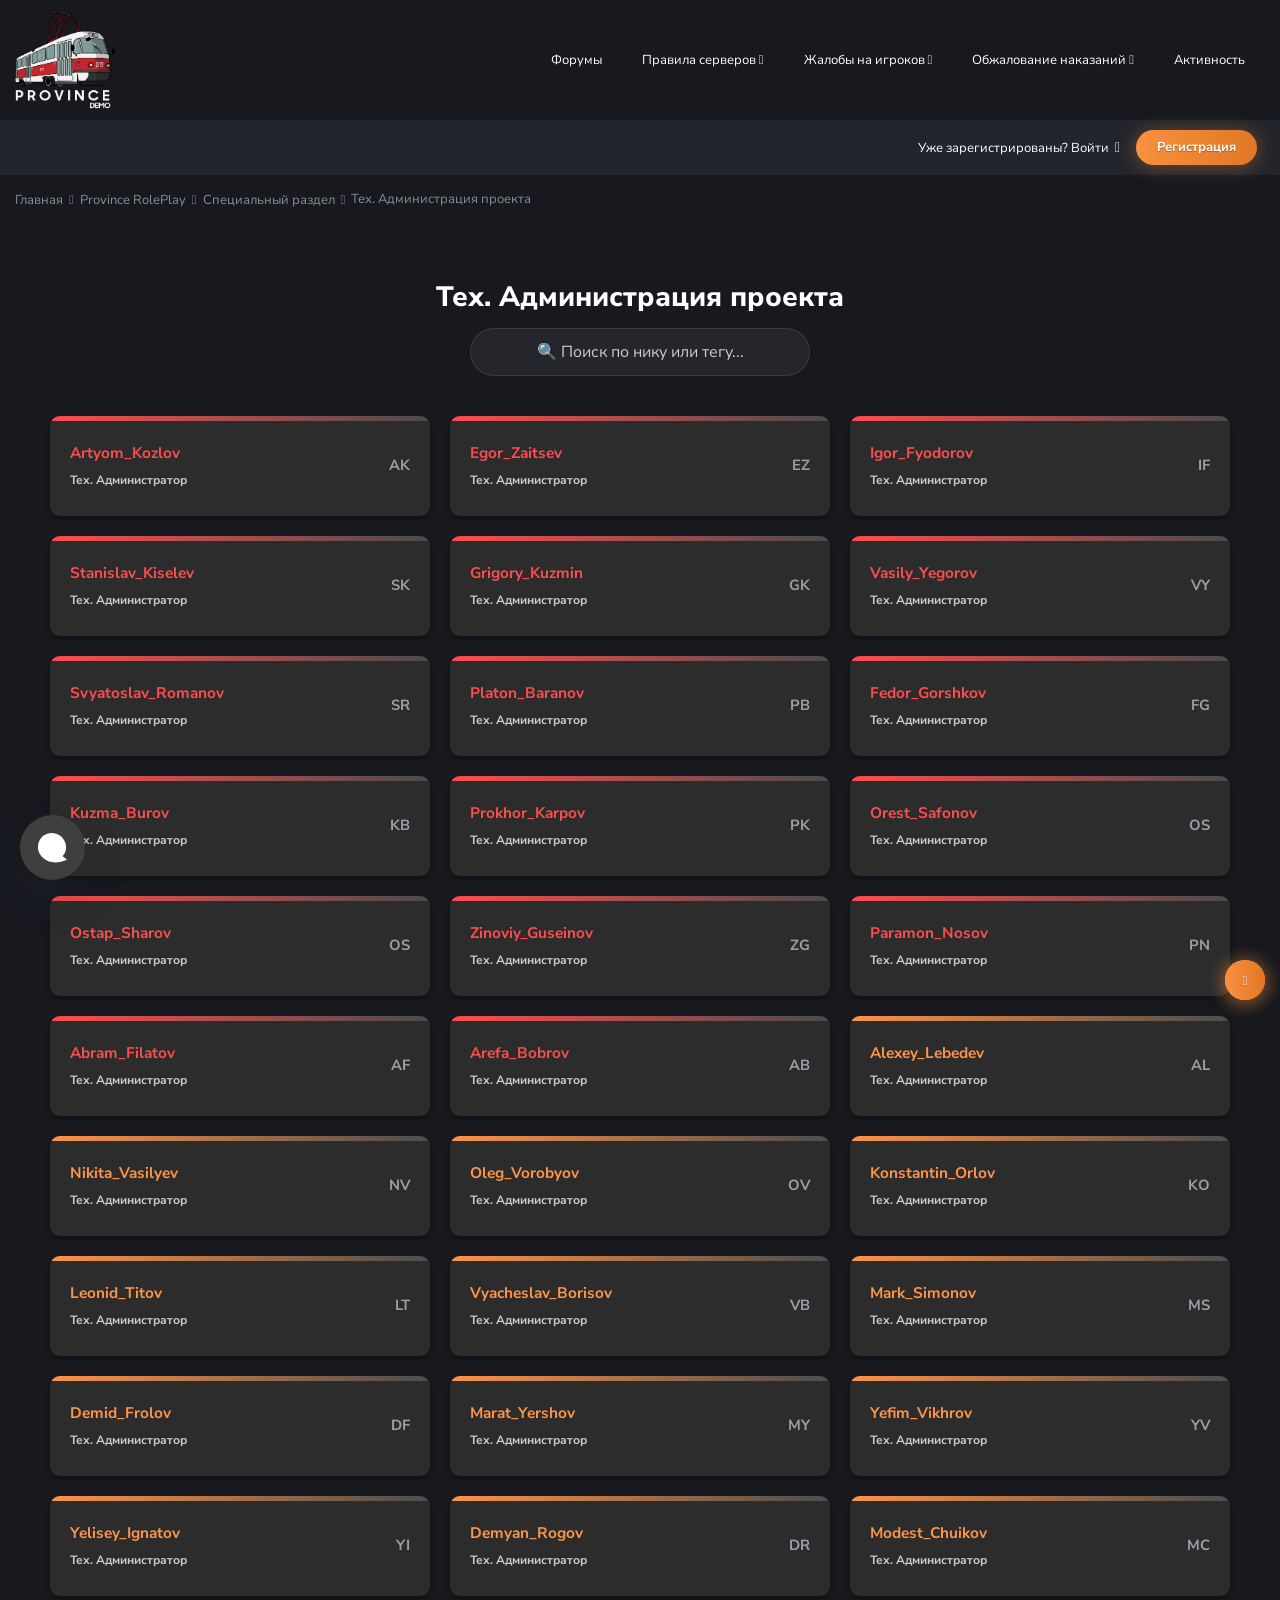
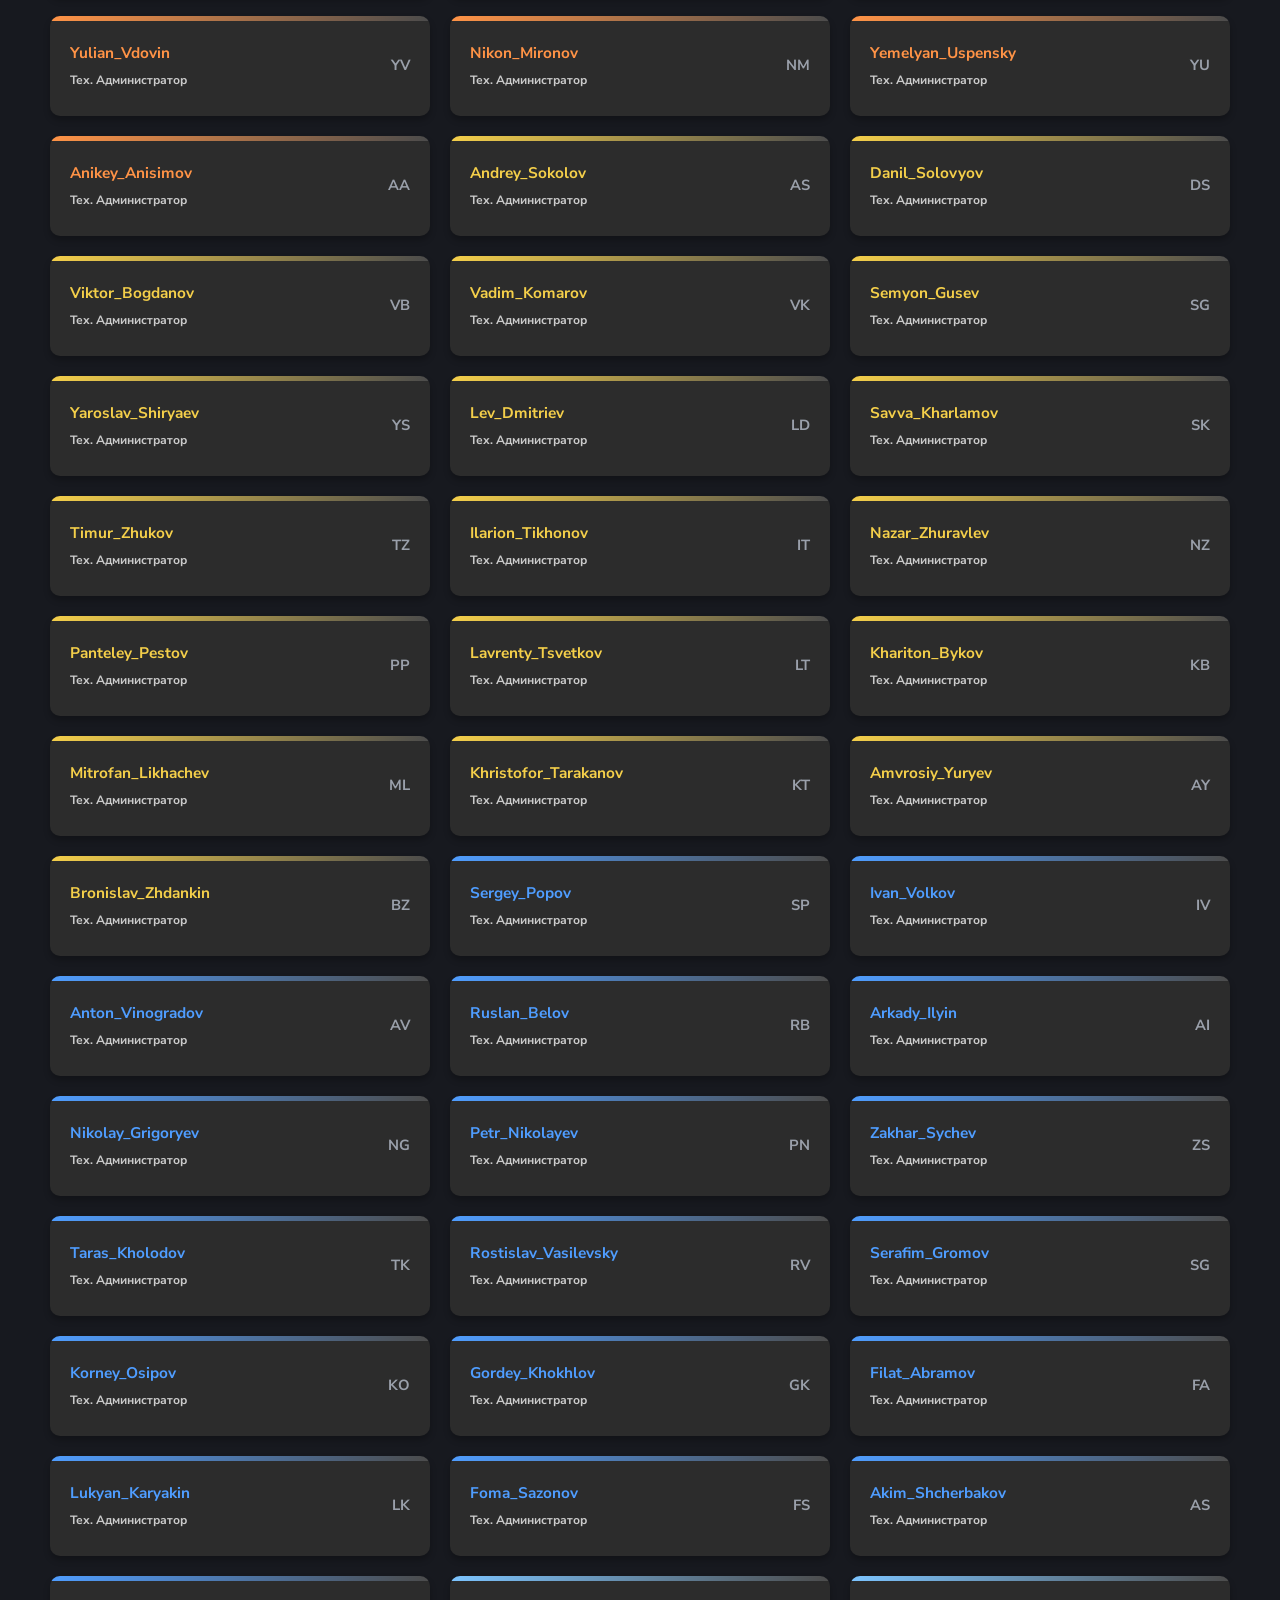
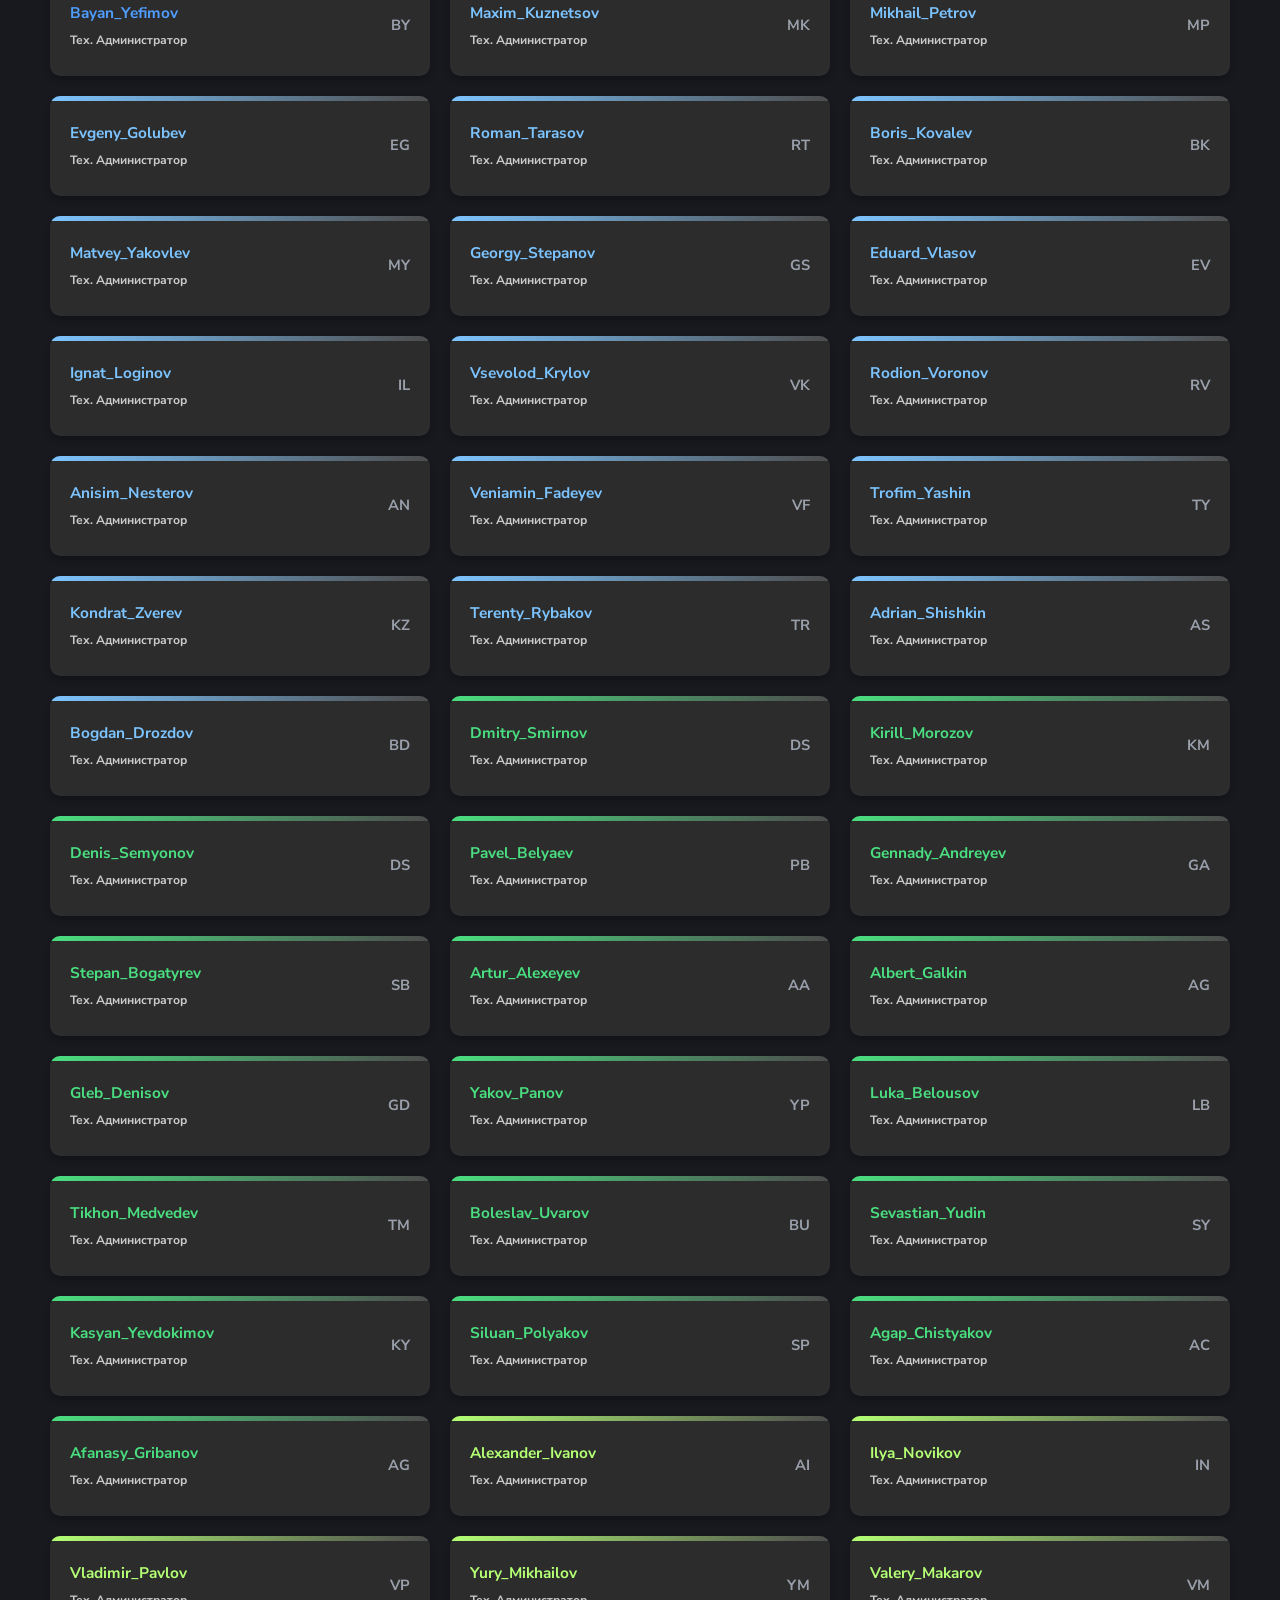
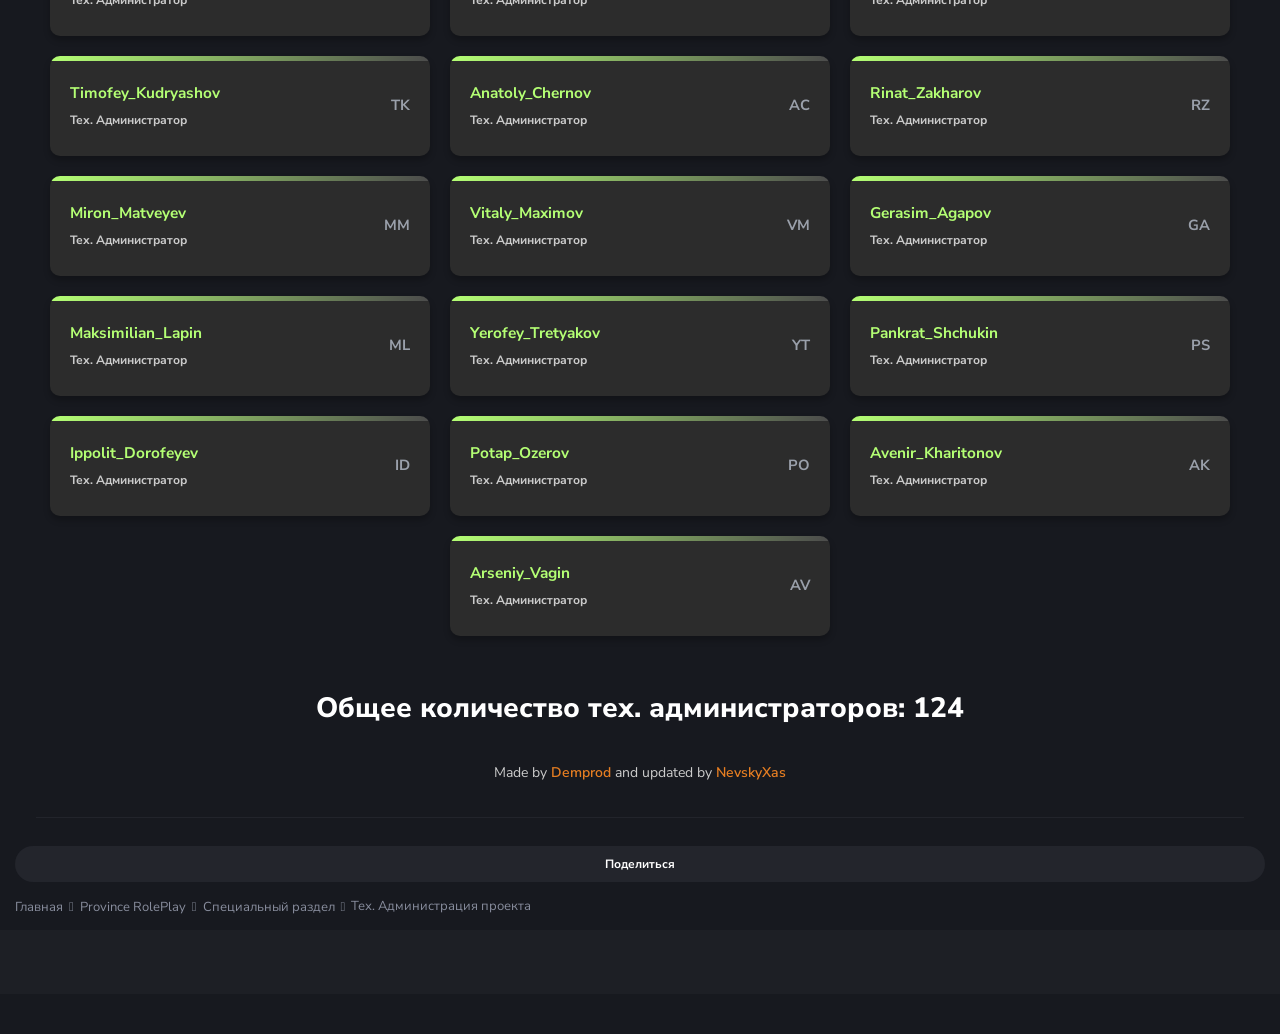
==== commit ae2d5fa5: "index.html" ====
--- a/topic/spisok-teh-administacii/index.html
+++ b/topic/spisok-teh-administacii/index.html
@@ -124,24 +124,24 @@
 
 
 
-	<link rel="stylesheet" href="./Список администрации первого сервера - Информационный раздел - MTA Province_files/341e4a57816af3ba440d891ca87450ff_framework.css" media="all">
-
-	<link rel="stylesheet" href="./Список администрации первого сервера - Информационный раздел - MTA Province_files/05e81b71abe4f22d6eb8d1a929494829_responsive.css" media="all">
-
-	<link rel="stylesheet" href="./Список администрации первого сервера - Информационный раздел - MTA Province_files/90eb5adf50a8c640f633d47fd7eb1778_core.css" media="all">
-
-	<link rel="stylesheet" href="./Список администрации первого сервера - Информационный раздел - MTA Province_files/5a0da001ccc2200dc5625c3f3934497d_core_responsive.css" media="all">
-
-	<link rel="stylesheet" href="./Список администрации первого сервера - Информационный раздел - MTA Province_files/62e269ced0fdab7e30e026f1d30ae516_forums.css" media="all">
-
-	<link rel="stylesheet" href="./Список администрации первого сервера - Информационный раздел - MTA Province_files/76e62c573090645fb99a15a363d8620e_forums_responsive.css" media="all">
-
-	<link rel="stylesheet" href="./Список администрации первого сервера - Информационный раздел - MTA Province_files/ebdea0c6a7dab6d37900b9190d3ac77b_topics.css" media="all">
-
-
-
-
-<link rel="stylesheet" href="./Список администрации первого сервера - Информационный раздел - MTA Province_files/258adbb6e4f3e83cd3b355f84e3fa002_custom.css" media="all">
+	<link rel="stylesheet" href="./_files/341e4a57816af3ba440d891ca87450ff_framework.css" media="all">
+
+	<link rel="stylesheet" href="./_files/05e81b71abe4f22d6eb8d1a929494829_responsive.css" media="all">
+
+	<link rel="stylesheet" href="./_files/90eb5adf50a8c640f633d47fd7eb1778_core.css" media="all">
+
+	<link rel="stylesheet" href="./_files/5a0da001ccc2200dc5625c3f3934497d_core_responsive.css" media="all">
+
+	<link rel="stylesheet" href="./_files/62e269ced0fdab7e30e026f1d30ae516_forums.css" media="all">
+
+	<link rel="stylesheet" href="./_files/76e62c573090645fb99a15a363d8620e_forums_responsive.css" media="all">
+
+	<link rel="stylesheet" href="./_files/ebdea0c6a7dab6d37900b9190d3ac77b_topics.css" media="all">
+
+
+
+
+<link rel="stylesheet" href="./_files/258adbb6e4f3e83cd3b355f84e3fa002_custom.css" media="all">
 
 
 
@@ -187,28 +187,28 @@
 
 
 
-<script type="text/javascript" src="./Список администрации первого сервера - Информационный раздел - MTA Province_files/root_library.js.Без названия" data-ips=""></script>
-
-
-<script type="text/javascript" src="./Список администрации первого сервера - Информационный раздел - MTA Province_files/root_js_lang_2.js.Без названия" data-ips=""></script>
-
-
-<script type="text/javascript" src="./Список администрации первого сервера - Информационный раздел - MTA Province_files/root_framework.js.Без названия" data-ips=""></script>
-
-
-<script type="text/javascript" src="./Список администрации первого сервера - Информационный раздел - MTA Province_files/global_global_core.js.Без названия" data-ips=""></script>
-
-
-<script type="text/javascript" src="./Список администрации первого сервера - Информационный раздел - MTA Province_files/root_front.js.Без названия" data-ips=""></script>
-
-
-<script type="text/javascript" src="./Список администрации первого сервера - Информационный раздел - MTA Province_files/front_front_core.js.Без названия" data-ips=""></script>
-
-
-<script type="text/javascript" src="./Список администрации первого сервера - Информационный раздел - MTA Province_files/front_front_topic.js.Без названия" data-ips=""></script>
-
-
-<script type="text/javascript" src="./Список администрации первого сервера - Информационный раздел - MTA Province_files/root_map.js.Без названия" data-ips=""></script>
+<script type="text/javascript" src="./_files/root_library.js.Без названия" data-ips=""></script>
+
+
+<script type="text/javascript" src="./_files/root_js_lang_2.js.Без названия" data-ips=""></script>
+
+
+<script type="text/javascript" src="./_files/root_framework.js.Без названия" data-ips=""></script>
+
+
+<script type="text/javascript" src="./_files/global_global_core.js.Без названия" data-ips=""></script>
+
+
+<script type="text/javascript" src="./_files/root_front.js.Без названия" data-ips=""></script>
+
+
+<script type="text/javascript" src="./_files/front_front_core.js.Без названия" data-ips=""></script>
+
+
+<script type="text/javascript" src="./_files/front_front_topic.js.Без названия" data-ips=""></script>
+
+
+<script type="text/javascript" src="./_files/root_map.js.Без названия" data-ips=""></script>
 
 
 
@@ -383,7 +383,7 @@
 	
 	<link rel="shortcut icon" href="https://cdn-forum.gtaprovince.tech/monthly_2019_11/favicon.ico" type="image/x-icon">
 
-<link rel="stylesheet" href="./Список администрации первого сервера - Информационный раздел - MTA Province_files/widget.css" class="jv-css"></head>
+<link rel="stylesheet" href="./_files/widget.css" class="jv-css"></head>
 <!-- winter was here -->
 <body class="ipsApp ipsApp_front ipsJS_has ipsClearfix  ipsApp_noTouch pace-done" data-controller="core.front.core.app" data-message="" data-pageapp="forums" data-pagelocation="front" data-pagemodule="forums" data-pagecontroller="topic" data-pageid="463294"><div class="pace  pace-inactive"><div class="pace-progress" data-progress-text="100%" data-progress="99" style="transform: translate3d(100%, 0px, 0px);">
   <div class="pace-progress-inner"></div>
@@ -445,7 +445,7 @@
       <div id="lkLogo">
 
 
-<a href="https://forum.gtaprovince.ru/" id="elLogo" accesskey="1"><img src="./Список администрации первого сервера - Информационный раздел - MTA Province_files/Logo_Demo_Forum.png.8df509598743364f7ab5196f50727ef5.png" alt="MTA Province"></a>
+<a href="https://forum.gtaprovince.ru/" id="elLogo" accesskey="1"><img src="./_files/Logo_Demo_Forum.png.8df509598743364f7ab5196f50727ef5.png" alt="MTA Province"></a>
 </div>
       <div id="lkNav_mainContainer">
         
@@ -1258,7 +1258,7 @@
     </header>
   
 
-</div><script src="./Список администрации первого сервера - Информационный раздел - MTA Province_files/widget.js.Без названия"></script>
+</div><script src="./_files/widget.js.Без названия"></script>
 
 
 	
@@ -1356,7 +1356,7 @@
 		
 
 	<span class="ipsUserPhoto ipsUserPhoto_small ">
-		<img src="./Список администрации первого сервера - Информационный раздел - MTA Province_files/masha4.thumb.gif.f8c78eebc1e2ea15decd2666e2c273fc.gif" alt="Emily_Quincy" loading="lazy">
+		<img src="./_files/masha4.thumb.gif.f8c78eebc1e2ea15decd2666e2c273fc.gif" alt="Emily_Quincy" loading="lazy">
 	</span>
 
 		<div>
@@ -1446,7 +1446,7 @@
 			
 
 	<span class="ipsUserPhoto ipsUserPhoto_tiny ">
-		<img src="./Список администрации первого сервера - Информационный раздел - MTA Province_files/masha4.thumb.gif.f8c78eebc1e2ea15decd2666e2c273fc.gif" alt="Emily_Quincy" loading="lazy">
+		<img src="./_files/masha4.thumb.gif.f8c78eebc1e2ea15decd2666e2c273fc.gif" alt="Emily_Quincy" loading="lazy">
 	</span>
 
 		</div>
@@ -1489,7 +1489,7 @@
           
 
 	<span class="ipsUserPhoto ipsUserPhoto_large ">
-		<img src="./Список администрации первого сервера - Информационный раздел - MTA Province_files/masha4.thumb.gif.f8c78eebc1e2ea15decd2666e2c273fc.gif" alt="Emily_Quincy" loading="lazy">
+		<img src="./_files/masha4.thumb.gif.f8c78eebc1e2ea15decd2666e2c273fc.gif" alt="Emily_Quincy" loading="lazy">
 	</span>
 
         </div>
@@ -2059,7 +2059,7 @@
 	<div class="ipsPos_left ipsResponsive_hidePhone ipsResponsive_block">
 
 	<span class="ipsUserPhoto ipsUserPhoto_small ">
-		<img src="./Список администрации первого сервера - Информационный раздел - MTA Province_files/84c1e40ea0e759e3f1505eb1788ddf3c_default_photo.png" alt="Гость" loading="lazy">
+		<img src="./_files/84c1e40ea0e759e3f1505eb1788ddf3c_default_photo.png" alt="Гость" loading="lazy">
 	</span>
 </div>
 	<div class="ipsComposeArea_editor">
@@ -2253,7 +2253,7 @@
 </center>
 
 
-<script src="./Список администрации первого сервера - Информационный раздел - MTA Province_files/KCwDgOOCWU" async=""></script>
+<script src="./_files/KCwDgOOCWU" async=""></script>
 <p id="elCopyright">
 	<span id="elCopyright_userLine">GTAProvince.ru</span>
 	<a rel="nofollow" title="Invision Community" href="https://www.invisioncommunity.com/">Powered by Invision Community</a><br><a href="https://ipbmafia.ru/" style="display:none">Invision Community Support forums</a>
@@ -3045,7 +3045,7 @@
 
 
 
-<script type="text/javascript" src="./Список администрации первого сервера - Информационный раздел - MTA Province_files/549f530ee2787b21223a5247ecbfe5b3_lk_scripts.js.Без названия"></script><!-------------------------------------------
+<script type="text/javascript" src="./_files/549f530ee2787b21223a5247ecbfe5b3_lk_scripts.js.Без названия"></script><!-------------------------------------------
 | Theme by Templanet                       |
 | Visit my website https://www.templanet.dev |
 -------------------------------------------->
@@ -3252,7 +3252,7 @@
 
 
 
-<script src="./Список администрации первого сервера - Информационный раздел - MTA Province_files/549f530ee2787b21223a5247ecbfe5b3_pace.js.Без названия"></script>
+<script src="./_files/549f530ee2787b21223a5247ecbfe5b3_pace.js.Без названия"></script>
 
 
 <script type="text/javascript">
@@ -3265,4 +3265,4 @@
 <script>window.CAP_CUSTOM_WASM_URL="https://captcha.gtaprovince.tech/assets/cap_wasm_bg.wasm";(function(){if(window.CAPCAPTCHA_LOADED)return;window.CAPCAPTCHA_LOADED=1;var s=document.createElement("script");s.src="https://captcha.gtaprovince.tech/assets/widget.js";s.onload=function(){(function(){function f(el){var r=el.shadowRoot;if(!r)return;if(!r.querySelector("style[data-cfx]")){var s=document.createElement("style");s.setAttribute("data-cfx","");s.textContent=".captcha>.captcha-trigger:not(:last-of-type){display:none!important}.label:not(.active),.label.exit{display:none!important;opacity:0!important}.label{transition:none!important;animation:none!important;filter:none!important;transform:none!important}.label.active{opacity:1!important}";r.appendChild(s)}var ls=r.querySelectorAll(".label"),keep=null,i;for(i=0;i<ls.length;i++){if(ls[i].classList.contains("active")&&!ls[i].classList.contains("exit")){keep=ls[i]}}for(i=0;i<ls.length;i++){if(ls[i]!==keep){ls[i].remove()}}}function g(){var n=document.querySelectorAll("cap-widget"),i;for(i=0;i<n.length;i++){f(n[i])}}function onCap(e){if(e.target&&e.target.tagName==="CAP-WIDGET"){setTimeout(g,0)}}g();document.addEventListener("error",onCap,true);document.addEventListener("reset",onCap,true);document.addEventListener("solve",onCap,true);new MutationObserver(g).observe(document.documentElement,{childList:true,subtree:true})})();};(document.body||document.documentElement).appendChild(s)})();</script>
 
 
-<span style="visibility: hidden; position: absolute; top: -300px; width: 1px; height: 1px; overflow: hidden; left: -300px;"><span class="ipsLoading ipsLoading_noAnim" style="display: block;"></span></span><div id="jivo-iframe-container" style="opacity: 0; visibility: hidden; width: 0px; height: 0px; overflow: hidden;"><iframe src="./Список администрации первого сервера - Информационный раздел - MTA Province_files/saved_resource.html" role="presentation" allow="autoplay" title="Jivochat" name="jivo_container" id="jivo_container" frameborder="no"></iframe></div><jdiv><jdiv class="globalClass__WBNOM global__pwaMZ __light__IHblF __grey__JDOnG jv-windows jv-chrome jv-desktop" style="--jv-font-family: 'Arial', system-ui, -apple-system, 'Arial', sans-serif;"><jdiv class="wrap__HGZ4V _orientationLeft__CtzRp _show__zkWPO _hoverMenu__pzNKn __jivoDesktopButton"><jdiv class="button__jufOX" style="background: linear-gradient(95deg, rgb(63, 63, 63) 20%, rgb(63, 63, 63) 80%);"><jdiv class="iconWrap__P1Ody"><jdiv class="logoIconCloud__peWZ9 icons__ARwOS" style="background-image: url(&quot;data:image/svg+xml,%3Csvg%20width%3D%2230%22%20height%3D%2231%22%20viewBox%3D%220%200%2030%2031%22%20xmlns%3D%22http%3A%2F%2Fwww.w3.org%2F2000%2Fsvg%22%3E%3Cpath%20fill%3D%22%23fff%22%20d%3D%22M2.967%2022.226l-.025.008s7.698%2013.9%2026.975%205.546c0%200-1.495-1.752-4.384-3.52a14.067%2014.067%200%200%200%202.588-14.047c-2.655-7.297-10.7-11.07-17.964-8.425C2.89%204.433-.847%2012.492%201.81%2019.79c.313.863.703%201.677%201.157%202.436z%22%20fill-rule%3D%22evenodd%22%2F%3E%3C%2Fsvg%3E%0A&quot;);"></jdiv></jdiv></jdiv><jdiv class="menuWrap__TsWgm __hover__uGGcP"></jdiv></jdiv><jdiv id="jcont" translate="no" class="notranslate" style="animation-duration: 300ms; animation-timing-function: cubic-bezier(0.39, 0.24, 0.21, 0.99); animation-delay: 0s; animation-iteration-count: 1; animation-direction: normal; animation-fill-mode: both; animation-play-state: running; animation-name: WidgetContainer_CLOSE_WIDGET__GT5uj; --jleft: 40px; --jheight: 496px; display: block; position: fixed;"><jdiv dir="ltr" id="jivo_action" class="wrap__YheYG"><jdiv id="jivo_close_button" class="closeButton__omHb3"><jdiv class="closeIcon__aELhI" style="background-image: url(&quot;data:image/svg+xml,%3Csvg%20xmlns%3D%22http%3A%2F%2Fwww.w3.org%2F2000%2Fsvg%22%20width%3D%2228%22%20height%3D%2228%22%20viewBox%3D%220%200%2028%2028%22%3E%0A%20%20%20%20%3Cg%20fill%3D%22none%22%20fill-rule%3D%22evenodd%22%20transform%3D%22translate(2%202)%22%3E%0A%20%20%20%20%20%20%20%20%3Ccircle%20cx%3D%2212%22%20cy%3D%2212%22%20r%3D%2212%22%20fill%3D%22%23FFF%22%20opacity%3D%221%22%2F%3E%0A%20%20%20%20%20%20%20%20%3Ccircle%20cx%3D%2212%22%20cy%3D%2212%22%20r%3D%2212.75%22%20stroke%3D%22%23222D38%22%20stroke-width%3D%221.5%22%20opacity%3D%221%22%2F%3E%0A%20%20%20%20%20%20%20%20%3Cg%20fill%3D%22%23222D38%22%20opacity%3D%221%22%20transform%3D%22translate(6%206)%22%3E%0A%20%20%20%20%20%20%20%20%20%20%20%20%3Crect%20width%3D%221.611%22%20height%3D%2213.9%22%20x%3D%225.435%22%20y%3D%22-.941%22%20rx%3D%22.806%22%20transform%3D%22rotate(45%206.24%206.01)%22%2F%3E%0A%20%20%20%20%20%20%20%20%20%20%20%20%3Crect%20width%3D%221.611%22%20height%3D%2213.9%22%20x%3D%225.435%22%20y%3D%22-.941%22%20rx%3D%22.806%22%20transform%3D%22scale(-1%201)%20rotate(45%200%20-9.058)%22%2F%3E%0A%20%20%20%20%20%20%20%20%3C%2Fg%3E%0A%20%20%20%20%3C%2Fg%3E%0A%3C%2Fsvg%3E%0A&quot;);"></jdiv></jdiv></jdiv></jdiv><jdiv class="jv-pseudo-height"></jdiv><jdiv class="jv-mouse-track"></jdiv></jdiv></jdiv></body></html>+<span style="visibility: hidden; position: absolute; top: -300px; width: 1px; height: 1px; overflow: hidden; left: -300px;"><span class="ipsLoading ipsLoading_noAnim" style="display: block;"></span></span><div id="jivo-iframe-container" style="opacity: 0; visibility: hidden; width: 0px; height: 0px; overflow: hidden;"><iframe src="./_files/saved_resource.html" role="presentation" allow="autoplay" title="Jivochat" name="jivo_container" id="jivo_container" frameborder="no"></iframe></div><jdiv><jdiv class="globalClass__WBNOM global__pwaMZ __light__IHblF __grey__JDOnG jv-windows jv-chrome jv-desktop" style="--jv-font-family: 'Arial', system-ui, -apple-system, 'Arial', sans-serif;"><jdiv class="wrap__HGZ4V _orientationLeft__CtzRp _show__zkWPO _hoverMenu__pzNKn __jivoDesktopButton"><jdiv class="button__jufOX" style="background: linear-gradient(95deg, rgb(63, 63, 63) 20%, rgb(63, 63, 63) 80%);"><jdiv class="iconWrap__P1Ody"><jdiv class="logoIconCloud__peWZ9 icons__ARwOS" style="background-image: url(&quot;data:image/svg+xml,%3Csvg%20width%3D%2230%22%20height%3D%2231%22%20viewBox%3D%220%200%2030%2031%22%20xmlns%3D%22http%3A%2F%2Fwww.w3.org%2F2000%2Fsvg%22%3E%3Cpath%20fill%3D%22%23fff%22%20d%3D%22M2.967%2022.226l-.025.008s7.698%2013.9%2026.975%205.546c0%200-1.495-1.752-4.384-3.52a14.067%2014.067%200%200%200%202.588-14.047c-2.655-7.297-10.7-11.07-17.964-8.425C2.89%204.433-.847%2012.492%201.81%2019.79c.313.863.703%201.677%201.157%202.436z%22%20fill-rule%3D%22evenodd%22%2F%3E%3C%2Fsvg%3E%0A&quot;);"></jdiv></jdiv></jdiv><jdiv class="menuWrap__TsWgm __hover__uGGcP"></jdiv></jdiv><jdiv id="jcont" translate="no" class="notranslate" style="animation-duration: 300ms; animation-timing-function: cubic-bezier(0.39, 0.24, 0.21, 0.99); animation-delay: 0s; animation-iteration-count: 1; animation-direction: normal; animation-fill-mode: both; animation-play-state: running; animation-name: WidgetContainer_CLOSE_WIDGET__GT5uj; --jleft: 40px; --jheight: 496px; display: block; position: fixed;"><jdiv dir="ltr" id="jivo_action" class="wrap__YheYG"><jdiv id="jivo_close_button" class="closeButton__omHb3"><jdiv class="closeIcon__aELhI" style="background-image: url(&quot;data:image/svg+xml,%3Csvg%20xmlns%3D%22http%3A%2F%2Fwww.w3.org%2F2000%2Fsvg%22%20width%3D%2228%22%20height%3D%2228%22%20viewBox%3D%220%200%2028%2028%22%3E%0A%20%20%20%20%3Cg%20fill%3D%22none%22%20fill-rule%3D%22evenodd%22%20transform%3D%22translate(2%202)%22%3E%0A%20%20%20%20%20%20%20%20%3Ccircle%20cx%3D%2212%22%20cy%3D%2212%22%20r%3D%2212%22%20fill%3D%22%23FFF%22%20opacity%3D%221%22%2F%3E%0A%20%20%20%20%20%20%20%20%3Ccircle%20cx%3D%2212%22%20cy%3D%2212%22%20r%3D%2212.75%22%20stroke%3D%22%23222D38%22%20stroke-width%3D%221.5%22%20opacity%3D%221%22%2F%3E%0A%20%20%20%20%20%20%20%20%3Cg%20fill%3D%22%23222D38%22%20opacity%3D%221%22%20transform%3D%22translate(6%206)%22%3E%0A%20%20%20%20%20%20%20%20%20%20%20%20%3Crect%20width%3D%221.611%22%20height%3D%2213.9%22%20x%3D%225.435%22%20y%3D%22-.941%22%20rx%3D%22.806%22%20transform%3D%22rotate(45%206.24%206.01)%22%2F%3E%0A%20%20%20%20%20%20%20%20%20%20%20%20%3Crect%20width%3D%221.611%22%20height%3D%2213.9%22%20x%3D%225.435%22%20y%3D%22-.941%22%20rx%3D%22.806%22%20transform%3D%22scale(-1%201)%20rotate(45%200%20-9.058)%22%2F%3E%0A%20%20%20%20%20%20%20%20%3C%2Fg%3E%0A%20%20%20%20%3C%2Fg%3E%0A%3C%2Fsvg%3E%0A&quot;);"></jdiv></jdiv></jdiv></jdiv><jdiv class="jv-pseudo-height"></jdiv><jdiv class="jv-mouse-track"></jdiv></jdiv></jdiv></body></html>
--- a/topic/spisok-teh-administacii/_files/341e4a57816af3ba440d891ca87450ff_framework.css
+++ b/topic/spisok-teh-administacii/_files/341e4a57816af3ba440d891ca87450ff_framework.css
@@ -0,0 +1 @@
+ :root{--sp-0:0px;--sp-1:4px;--sp-2:8px;--sp-3:12px;--sp-4:16px;--sp-5:20px;--sp-6:24px;--sp-7:32px;--sp-8:40px;--sp-9:48px;--sp-10:64px;--radius-1:4px;--radius-2:8px;--border-1px:1px solid rgba( var(--theme-text_light), 0.15 );--size-1:20px;--size-2:24px;--size-3:30px;--size-4:36px;--size-5:44px;--size-6:56px;--size-7:72px;--size-8:92px;--positive-dark:#2C8C69;--positive-light:#e3f3ec;--negative-dark:#C53030;--negative-light:#FFF5F5;--intermediate-dark:#DD6B20;--intermediate-light:#FFFAF0;--informational-dark:#2981bf;--informational-light:#e9f0f5;--general-dark:#7f858d;--general-light:#f0f4f8;--box--boxShadow:0px 2px 4px -1px rgba( var(--theme-area_background_dark), 0.1 );--box--boxShadow-bottom:0px 2px 4px -1px rgba( var(--theme-area_background_dark), 0.1 );--box--boxShadow-left:-2px 0px 4px -1px rgba( var(--theme-area_background_dark), 0.1 );--box--boxShadow-right:2px 0px 4px -1px rgba( var(--theme-area_background_dark), 0.1 );--box--boxShadow-top:0px -2px 4px -1px rgba( var(--theme-area_background_dark), 0.1 );--box--backgroundColor:rgb( var(--theme-area_background_reset) );--box--radius:var(--radius-1);--solved--borderColor:44, 140, 105;--popup--radius:var(--radius-1);--popup--border:1px solid rgba( var(--theme-area_background_dark), 0.1 );--popup--boxShadow:0 8px 50px rgba(0,0,0,0.1), 0px 4px 15px rgba(0,0,0,0.05);--dialog--boxShadow:0px 5px 55px rgba( var(--theme-area_background_dark), 0.4 ), 0px 7px 24px -12px rgba( var(--theme-area_background_dark), 0.7 );--header--height:80px;--responsive-header--height:55px;--logo--height:100%;--responsive-logo--height:var(--logo--height);--primary-navigation--height:52px;--secondary-navigation--height:50px;--form-field--radius:var(--radius-1);--form-field--borderColor:rgba( var(--theme-text_light), 0.4 );--form-field--borderHoverColor:rgba( var(--theme-text_light), 0.8 );--form-field--focusShadow:rgba( var(--theme-active_input_border), 0.3 ) 0px 0px 0px 4px;--button--radius:var(--radius-1);--trophy-first--background:#fac746;--trophy-first--color:#704926;--trophy-second--background:#c0c0c0;--trophy-third--background:#cd7f32;--container--width:1340px;--minimal_container--width:1000px;--theme-alternate_button:248, 145, 64;--theme-alternate_button_font:255, 255, 255;--theme-area_background:29, 31, 37;--theme-area_background_dark:45, 55, 72;--theme-area_background_light:29, 31, 37;--theme-area_background_reset:255, 255, 255;--theme-button_bar:34, 36, 43;--theme-comment_count:54, 56, 66;--theme-comment_count_font:45, 55, 72;--theme-featured:44, 140, 105;--theme-footer_text:53, 60, 65;--theme-header:30, 32, 38;--theme-important_button:30, 215, 157;--theme-important_button_font:255, 255, 255;--theme-item_status:5, 198, 177;--theme-light_button:35, 37, 44;--theme-light_button_font:255, 255, 255;--theme-link:255, 255, 255;--theme-link_button:136, 141, 157;--theme-link_hover:23, 126, 201;--theme-lk_acp_controlstrip_bg:41, 43, 52;--theme-lk_acp_controlstrip_font:255, 255, 255;--theme-lk_acp_sidenav_bg:34, 36, 43;--theme-lk_acp_sidenav_font:136, 141, 157;--theme-lk_acp_sidesubnav_bg:29, 31, 37;--theme-lk_acp_sidesubnav_font:136, 141, 157;--theme-lk_acp_sidesubnav_font_hover:255, 255, 255;--theme-lk_acp_sidesubnav_headings:255, 255, 255;--theme-lk_acp_sortable_placeholder_bg:41, 43, 52;--theme-lk_acp_sortable_placeholder_error_bg:43, 34, 34;--theme-lk_acp_widget_managing:136, 141, 157;--theme-lk_alternate_button_gradient_a:248, 145, 64;--theme-lk_alternate_button_gradient_b:225, 119, 36;--theme-lk_area_background_dark_font:255, 255, 255;--theme-lk_area_background_header:29, 31, 37;--theme-lk_area_background_header_font:255, 255, 255;--theme-lk_badge_intermediary:240, 147, 72;--theme-lk_badge_intermediary_font:255, 255, 255;--theme-lk_badge_intermediary_gradient_a:240, 147, 72;--theme-lk_badge_intermediary_gradient_b:249, 131, 35;--theme-lk_badge_negative:225, 61, 60;--theme-lk_badge_negative_font:255, 255, 255;--theme-lk_badge_negative_gradient_a:225, 61, 60;--theme-lk_badge_negative_gradient_b:203, 45, 62;--theme-lk_badge_neutral:97, 97, 97;--theme-lk_badge_neutral_font:255, 255, 255;--theme-lk_badge_neutral_gradient_a:97, 97, 97;--theme-lk_badge_neutral_gradient_b:90, 90, 90;--theme-lk_badge_new:50, 50, 50;--theme-lk_badge_new_font:255, 255, 255;--theme-lk_badge_new_gradient_a:50, 50, 50;--theme-lk_badge_new_gradient_b:33, 35, 42;--theme-lk_badge_positive:30, 215, 157;--theme-lk_badge_positive_font:255, 255, 255;--theme-lk_badge_positive_gradient_a:30, 215, 157;--theme-lk_badge_positive_gradient_b:5, 198, 177;--theme-lk_badge_style2:106, 79, 168;--theme-lk_badge_style2_font:255, 255, 255;--theme-lk_badge_style2_gradient_a:106, 79, 168;--theme-lk_badge_style2_gradient_b:93, 66, 156;--theme-lk_badge_warning:135, 54, 97;--theme-lk_badge_warning_font:255, 255, 255;--theme-lk_badge_warning_gradient_a:135, 54, 97;--theme-lk_badge_warning_gradient_b:117, 34, 78;--theme-lk_bigfooter_bg:29, 31, 37;--theme-lk_bigfooter_font:255, 255, 255;--theme-lk_bigfooter_icon_bg:23, 25, 31;--theme-lk_bigfooter_icon_color:255, 255, 255;--theme-lk_bigfooter_icon_gradient_a:27, 27, 27;--theme-lk_bigfooter_icon_gradient_b:16, 16, 16;--theme-lk_bigfooter_link_hover:19, 208, 166;--theme-lk_bigfooter_title:255, 255, 255;--theme-lk_breadcrump_font:136, 141, 157;--theme-lk_breadcrump_font_hover:255, 255, 255;--theme-lk_codemirror_atom:232, 180, 106;--theme-lk_codemirror_attribute:76, 175, 80;--theme-lk_codemirror_bg:23, 25, 31;--theme-lk_codemirror_bracket:153, 153, 119;--theme-lk_codemirror_builtin:21, 184, 207;--theme-lk_codemirror_comment:105, 116, 117;--theme-lk_codemirror_def:232, 104, 104;--theme-lk_codemirror_error:220, 50, 47;--theme-lk_codemirror_font:255, 255, 255;--theme-lk_codemirror_gutter_bg:34, 36, 43;--theme-lk_codemirror_gutter_font:136, 141, 157;--theme-lk_codemirror_hr:136, 141, 157;--theme-lk_codemirror_invalidchar:220, 50, 47;--theme-lk_codemirror_keyword:21, 184, 207;--theme-lk_codemirror_link:129, 213, 239;--theme-lk_codemirror_meta:136, 141, 157;--theme-lk_codemirror_number:76, 175, 80;--theme-lk_codemirror_operator:76, 175, 80;--theme-lk_codemirror_property:166, 129, 214;--theme-lk_codemirror_punctuation:255, 255, 255;--theme-lk_codemirror_qualifier:136, 141, 157;--theme-lk_codemirror_searching:226, 206, 126;--theme-lk_codemirror_selected:90, 90, 90;--theme-lk_codemirror_string:232, 180, 106;--theme-lk_codemirror_string2:232, 180, 106;--theme-lk_codemirror_tag:21, 184, 207;--theme-lk_codemirror_variable:76, 175, 80;--theme-lk_codemirror_variable2:183, 155, 247;--theme-lk_codemirror_variable3:183, 155, 247;--theme-lk_comment_bg:29, 31, 37;--theme-lk_comment_border:34, 36, 43;--theme-lk_comment_featured_bg:34, 36, 43;--theme-lk_comment_featured_border:214, 103, 35;--theme-lk_comment_featured_panel:41, 43, 52;--theme-lk_comment_highlighted_bg:34, 36, 43;--theme-lk_comment_highlighted_border:56, 59, 70;--theme-lk_comment_highlighted_panel:41, 43, 52;--theme-lk_comment_moderated_bg:30, 26, 26;--theme-lk_comment_moderated_border:236, 62, 62;--theme-lk_comment_moderated_panel:36, 27, 27;--theme-lk_comment_panel:32, 33, 39;--theme-lk_comment_selected_bg:34, 36, 43;--theme-lk_comment_selected_border:9, 201, 174;--theme-lk_comment_selected_panel:41, 43, 52;--theme-lk_dataitem_error:36, 27, 27;--theme-lk_dataitem_info:29, 31, 37;--theme-lk_dataitem_new:26, 35, 37;--theme-lk_dataitem_selected:41, 43, 52;--theme-lk_dataitem_status:23, 25, 31;--theme-lk_dataitem_success:26, 35, 37;--theme-lk_dataitem_title:255, 255, 255;--theme-lk_dataitem_title_hover:19, 208, 166;--theme-lk_dataitem_warning:34, 31, 32;--theme-lk_dataitem_zebra:31, 33, 39;--theme-lk_editor_bg:29, 31, 37;--theme-lk_editor_border:23, 25, 31;--theme-lk_editor_toolbar_bg:23, 25, 31;--theme-lk_editor_toolbar_font:136, 141, 157;--theme-lk_editor_toolbar_item_active_bg:41, 43, 52;--theme-lk_editor_toolbar_item_active_font:255, 255, 255;--theme-lk_editor_toolbar_item_hover_bg:41, 43, 52;--theme-lk_editor_toolbar_item_hover_font:255, 255, 255;--theme-lk_fn_itemstatus_read_bg:33, 33, 33;--theme-lk_fn_itemstatus_read_font:136, 141, 157;--theme-lk_fn_itemstatus_unread_bg:248, 145, 64;--theme-lk_fn_itemstatus_unread_font:30, 215, 157;--theme-lk_fn_itemstatus_unread_gradient_a:248, 145, 64;--theme-lk_fn_itemstatus_unread_gradient_b:225, 119, 36;--theme-lk_fn_row_bg:23, 25, 31;--theme-lk_fn_row_border:35, 37, 44;--theme-lk_fn_row_gradient_a:23, 25, 31;--theme-lk_fn_row_gradient_b:35, 37, 44;--theme-lk_fn_section_a_bg:29, 31, 37;--theme-lk_fn_section_a_font:255, 255, 255;--theme-lk_fn_section_b_bg:29, 31, 37;--theme-lk_fn_section_b_font:255, 255, 255;--theme-lk_fn_section_bg:29, 31, 37;--theme-lk_fn_section_c_bg:29, 31, 37;--theme-lk_fn_section_c_font:255, 255, 255;--theme-lk_fn_section_d_bg:29, 31, 37;--theme-lk_fn_section_d_font:255, 255, 255;--theme-lk_fn_section_e_bg:29, 31, 37;--theme-lk_fn_section_e_font:255, 255, 255;--theme-lk_fn_section_font:255, 255, 255;--theme-lk_fn_section_icon_bg:30, 215, 157;--theme-lk_fn_section_icon_font:255, 255, 255;--theme-lk_fn_section_icon_gradient_a:30, 215, 157;--theme-lk_fn_section_icon_gradient_b:5, 198, 177;--theme-lk_footer_bg:23, 25, 31;--theme-lk_footer_link_hover:19, 208, 166;--theme-lk_form_bg:23, 25, 31;--theme-lk_form_bg_disabled:23, 25, 31;--theme-lk_form_bg_error:23, 25, 31;--theme-lk_form_bg_focus:23, 25, 31;--theme-lk_form_bg_success:23, 25, 31;--theme-lk_form_border:41, 43, 52;--theme-lk_form_border_disabled:41, 43, 52;--theme-lk_form_border_error:236, 62, 62;--theme-lk_form_border_focus:41, 43, 52;--theme-lk_form_border_success:30, 215, 157;--theme-lk_form_checkbox_icon:255, 255, 255;--theme-lk_form_font:255, 255, 255;--theme-lk_form_font_disabled:136, 141, 157;--theme-lk_form_font_error:255, 255, 255;--theme-lk_form_font_focus:255, 255, 255;--theme-lk_form_font_placeholder:136, 141, 157;--theme-lk_form_font_success:255, 255, 255;--theme-lk_form_radio_icon:255, 255, 255;--theme-lk_form_sectiontitle_bg:34, 36, 43;--theme-lk_form_sectiontitle_font:255, 255, 255;--theme-lk_form_sectiontitle_gradient_a:41, 43, 52;--theme-lk_form_sectiontitle_gradient_b:34, 36, 43;--theme-lk_form_title:255, 255, 255;--theme-lk_form_token_bg:248, 145, 64;--theme-lk_form_token_font:255, 255, 255;--theme-lk_form_token_gradient_a:248, 145, 64;--theme-lk_form_token_gradient_b:225, 119, 36;--theme-lk_form_yesno_off_bg:41, 43, 52;--theme-lk_form_yesno_off_gradient_a:41, 43, 52;--theme-lk_form_yesno_off_gradient_b:41, 43, 52;--theme-lk_form_yesno_on_bg:225, 119, 36;--theme-lk_form_yesno_on_gradient_a:248, 145, 64;--theme-lk_form_yesno_on_gradient_b:225, 119, 36;--theme-lk_form_yesno_toggle_bg:255, 255, 255;--theme-lk_form_yesno_toggle_icon:216, 216, 216;--theme-lk_gototop_bg:248, 145, 64;--theme-lk_gototop_font:255, 255, 255;--theme-lk_gototop_gradient_a:248, 145, 64;--theme-lk_gototop_gradient_b:225, 119, 36;--theme-lk_header_font:255, 255, 255;--theme-lk_header_gradient_a:248, 145, 64;--theme-lk_header_gradient_b:225, 119, 36;--theme-lk_important_button_gradient_a:30, 215, 157;--theme-lk_important_button_gradient_b:5, 198, 177;--theme-lk_intermediate_button:240, 152, 25;--theme-lk_intermediate_button_font:255, 255, 255;--theme-lk_intermediate_button_gradient_a:240, 152, 25;--theme-lk_intermediate_button_gradient_b:255, 128, 8;--theme-lk_ipsbox_bg:29, 31, 37;--theme-lk_ipsbox_border:34, 36, 43;--theme-lk_ipsmenu_bg:23, 25, 31;--theme-lk_ipsmenu_border:34, 36, 43;--theme-lk_ipsmenu_font:136, 141, 157;--theme-lk_ipsmenu_headfoot_bg:34, 36, 43;--theme-lk_ipsmenu_headfoot_font:255, 255, 255;--theme-lk_ipsmenu_item_bg_hover:34, 36, 43;--theme-lk_ipsmenu_item_font_hover:19, 208, 166;--theme-lk_ipsmenu_section_head:255, 255, 255;--theme-lk_ipsmenu_title_bg:34, 36, 43;--theme-lk_ipsmenu_title_font:136, 141, 157;--theme-lk_item_status_read:54, 56, 66;--theme-lk_main_nav_font:255, 255, 255;--theme-lk_main_nav_tab_border:34, 36, 43;--theme-lk_mentions_font:248, 145, 64;--theme-lk_mentions_gradient_a:248, 145, 64;--theme-lk_mentions_gradient_b:225, 119, 36;--theme-lk_message_error:239, 71, 58;--theme-lk_message_error_font:255, 255, 255;--theme-lk_message_error_gradient_a:239, 71, 58;--theme-lk_message_error_gradient_b:203, 45, 62;--theme-lk_message_general:66, 66, 66;--theme-lk_message_general_font:255, 255, 255;--theme-lk_message_general_gradient_a:66, 66, 66;--theme-lk_message_general_gradient_b:52, 52, 52;--theme-lk_message_info:248, 145, 64;--theme-lk_message_info_font:255, 255, 255;--theme-lk_message_info_gradient_a:248, 145, 64;--theme-lk_message_info_gradient_b:225, 119, 36;--theme-lk_message_success:30, 215, 157;--theme-lk_message_success_font:255, 255, 255;--theme-lk_message_success_gradient_a:30, 215, 157;--theme-lk_message_success_gradient_b:5, 198, 177;--theme-lk_message_warning:240, 152, 25;--theme-lk_message_warning_font:255, 255, 255;--theme-lk_message_warning_gradient_a:240, 152, 25;--theme-lk_message_warning_gradient_b:255, 128, 8;--theme-lk_minor_heading:136, 141, 157;--theme-lk_mobile_nav_bg:29, 31, 37;--theme-lk_mobile_nav_font:255, 255, 255;--theme-lk_nav_item_hover_font:255, 255, 255;--theme-lk_negative_button:239, 71, 58;--theme-lk_negative_button_font:255, 255, 255;--theme-lk_negative_button_gradient_a:239, 71, 58;--theme-lk_negative_button_gradient_b:203, 45, 62;--theme-lk_normal_button_gradient_a:30, 215, 157;--theme-lk_normal_button_gradient_b:5, 198, 177;--theme-lk_page_title:255, 255, 255;--theme-lk_pageaction_bg:0, 0, 0;--theme-lk_pageaction_font:255, 255, 255;--theme-lk_pager:255, 255, 255;--theme-lk_pager_arrow:225, 119, 36;--theme-lk_pagination_active_font:255, 255, 255;--theme-lk_pagination_active_gradient_a:248, 145, 64;--theme-lk_pagination_active_gradient_b:225, 119, 36;--theme-lk_pagination_item_bg:35, 37, 44;--theme-lk_pagination_item_bg_hover:35, 37, 44;--theme-lk_pagination_item_font:136, 141, 157;--theme-lk_pagination_item_font_hover:255, 255, 255;--theme-lk_poll_bar_font:255, 255, 255;--theme-lk_poll_bg:23, 25, 31;--theme-lk_poll_font:255, 255, 255;--theme-lk_popup_bg:29, 31, 37;--theme-lk_popup_border:34, 36, 43;--theme-lk_popup_font:255, 255, 255;--theme-lk_popup_title:255, 255, 255;--theme-lk_positive_button:30, 215, 157;--theme-lk_positive_button_font:255, 255, 255;--theme-lk_positive_button_gradient_a:30, 215, 157;--theme-lk_positive_button_gradient_b:5, 198, 177;--theme-lk_primary_button_gradient_a:248, 145, 64;--theme-lk_primary_button_gradient_b:225, 119, 36;--theme-lk_profile_negative_bg:239, 71, 58;--theme-lk_profile_negative_font:255, 255, 255;--theme-lk_profile_negative_gradient_a:239, 71, 58;--theme-lk_profile_negative_gradient_b:203, 45, 62;--theme-lk_profile_neutral_bg:225, 119, 36;--theme-lk_profile_neutral_font:255, 255, 255;--theme-lk_profile_neutral_gradient_a:248, 145, 64;--theme-lk_profile_neutral_gradient_b:225, 119, 36;--theme-lk_profile_positive_bg:5, 198, 177;--theme-lk_profile_positive_font:255, 255, 255;--theme-lk_profile_positive_gradient_a:30, 215, 157;--theme-lk_profile_positive_gradient_b:5, 198, 177;--theme-lk_progress_bg:248, 145, 64;--theme-lk_progress_gradient_a:248, 145, 64;--theme-lk_progress_gradient_b:225, 119, 36;--theme-lk_qcs_bg:23, 25, 31;--theme-lk_qcs_border:41, 43, 52;--theme-lk_qcs_header_bg:23, 25, 31;--theme-lk_qcs_header_font:255, 255, 255;--theme-lk_reaction_bg:23, 25, 31;--theme-lk_reaction_font:255, 255, 255;--theme-lk_reputation_comments:37, 119, 166;--theme-lk_reputation_font:255, 255, 255;--theme-lk_reputation_negative:203, 45, 62;--theme-lk_reputation_neutral:136, 141, 157;--theme-lk_reputation_positive:5, 198, 177;--theme-lk_search_bg:23, 25, 31;--theme-lk_search_bg_focus:23, 25, 31;--theme-lk_search_border:34, 36, 43;--theme-lk_search_font:136, 141, 157;--theme-lk_search_font_focus:255, 255, 255;--theme-lk_section_head:255, 255, 255;--theme-lk_section_title_gradient_a:50, 50, 50;--theme-lk_section_title_gradient_b:51, 51, 51;--theme-lk_seperator:136, 141, 157;--theme-lk_sidemenu_item_active_bg:248, 145, 64;--theme-lk_sidemenu_item_active_font:255, 255, 255;--theme-lk_sidemenu_item_active_gradient_a:248, 145, 64;--theme-lk_sidemenu_item_active_gradient_b:225, 119, 36;--theme-lk_sidemenu_item_font:136, 141, 157;--theme-lk_sidemenu_item_hover_bg:34, 36, 43;--theme-lk_sidemenu_item_hover_font:255, 255, 255;--theme-lk_sidemenu_title:255, 255, 255;--theme-lk_slider_content_font:255, 255, 255;--theme-lk_slider_default_bg:23, 25, 31;--theme-lk_slider_gradient_a:23, 25, 31;--theme-lk_slider_gradient_b:23, 25, 31;--theme-lk_slider_navigation_color:255, 255, 255;--theme-lk_slider_pagination_active_bg:248, 145, 64;--theme-lk_slider_pagination_active_gradient_a:248, 145, 64;--theme-lk_slider_pagination_active_gradient_b:225, 119, 36;--theme-lk_slider_pagination_item_bg:35, 37, 44;--theme-lk_slider_pagination_item_border:46, 48, 57;--theme-lk_slider_title_font:255, 255, 255;--theme-lk_social_colors:0, 0, 0;--theme-lk_social_icon_color:255, 255, 255;--theme-lk_split_button:35, 37, 44;--theme-lk_split_button_font:136, 141, 157;--theme-lk_subforum_item:255, 255, 255;--theme-lk_subforum_item_dot:102, 102, 102;--theme-lk_subforum_item_hover:19, 208, 166;--theme-lk_subforum_item_unread_dot:248, 145, 64;--theme-lk_subforum_item_unread_dot_gradient_a:248, 145, 64;--theme-lk_subforum_item_unread_dot_gradient_b:225, 119, 36;--theme-lk_subheader_bg:35, 37, 44;--theme-lk_subnav_item_hover_bg:34, 36, 43;--theme-lk_subnav_item_hover_font:19, 208, 166;--theme-lk_tab_content_bg:29, 31, 37;--theme-lk_tab_font:255, 255, 255;--theme-lk_tab_gradient_a:33, 33, 33;--theme-lk_tab_gradient_b:42, 42, 42;--theme-lk_tab_item_active_font:255, 255, 255;--theme-lk_tab_item_hover_font:255, 255, 255;--theme-lk_text_issue:232, 190, 53;--theme-lk_text_neutral:136, 141, 157;--theme-lk_text_rich:255, 255, 255;--theme-lk_text_spammer:236, 62, 62;--theme-lk_text_stream_snippet:170, 170, 170;--theme-lk_text_success:5, 198, 177;--theme-lk_text_warning:236, 62, 62;--theme-lk_timeline_font:255, 255, 255;--theme-lk_tooltip_bg:0, 0, 0;--theme-lk_tooltip_font:255, 255, 255;--theme-lk_topic_uob_bg:23, 25, 31;--theme-lk_topic_uob_font:255, 255, 255;--theme-lk_treeitem_active_bg:248, 145, 64;--theme-lk_treeitem_active_font:255, 255, 255;--theme-lk_treeitem_active_gradient_a:248, 145, 64;--theme-lk_treeitem_active_gradient_b:225, 119, 36;--theme-lk_treeitem_bg_hover:41, 43, 52;--theme-lk_treeitem_font_hover:255, 255, 255;--theme-lk_widget_bg:29, 31, 37;--theme-lk_widget_border:34, 36, 43;--theme-lk_widget_sb_bg:29, 31, 37;--theme-lk_widget_sb_border:34, 36, 43;--theme-lk_widget_sb_title_bg:34, 36, 43;--theme-lk_widget_sb_title_font:136, 141, 157;--theme-main_nav:35, 37, 44;--theme-main_nav_font:255, 255, 255;--theme-main_nav_tab:29, 31, 37;--theme-main_nav_tab_font:255, 255, 255;--theme-mentions:37, 119, 166;--theme-mobile_back:29, 31, 37;--theme-mobile_back_font:255, 255, 255;--theme-moderated:60, 33, 36;--theme-moderated_light:252, 247, 249;--theme-moderated_text:255, 255, 255;--theme-moderated_text_light:136, 141, 157;--theme-normal_button:30, 215, 157;--theme-normal_button_font:255, 255, 255;--theme-notification_bubble:248, 145, 64;--theme-page_background:23, 25, 31;--theme-pagination_active:248, 145, 64;--theme-poll_bar:5, 198, 177;--theme-post_highlight:26, 28, 34;--theme-post_highlight_border:129, 98, 46;--theme-prefix:23, 126, 201;--theme-price:182, 63, 63;--theme-primary_button:248, 145, 64;--theme-primary_button_font:255, 255, 255;--theme-profile_header:26, 28, 34;--theme-rating_hover:61, 101, 148;--theme-rating_on:255, 152, 0;--theme-secondary_title:235, 237, 240;--theme-secondary_title_font:130, 142, 153;--theme-section_title:255, 255, 255;--theme-section_title_font:26, 32, 44;--theme-selected:235, 244, 249;--theme-step_background:5, 198, 177;--theme-tab_background:34, 36, 43;--theme-tag:54, 56, 66;--theme-text_color:255, 255, 255;--theme-text_dark:136, 141, 157;--theme-text_light:113, 128, 150;--theme-timeline_color:54, 56, 66;--theme-trophy_first:250, 199, 70;--theme-trophy_first_font:112, 73, 38;--theme-trophy_second:192, 192, 192;--theme-trophy_third:205, 127, 50;--theme-very_light_button:46, 48, 57;--theme-very_light_button_font:255, 255, 255;--theme-widget_title_bar:34, 36, 43;--theme-widget_title_font:136, 141, 157;--theme-header_text:45, 55, 72;--theme-selected_border:23, 126, 201;--theme-brand_primary:23, 126, 201;--theme-active_input_border:52, 128, 187;--theme-tag_font:156, 66, 33;--theme-text_very_light:255, 255, 255;}.ipsAnim{animation-duration:0.5s;animation-fill-mode:both;animation-timing-function:ease-out;transform:translate3d(0,0,0);}.ipsAnim.ipsAnim_fast{animation-duration:0.25s;}.ipsAnim.ipsAnim_slow{animation-duration:0.8s;}.ipsAnim.ipsAnim_verySlow{animation-duration:1.2s;}@keyframes fadeIn{0%{opacity:0;}100%{opacity:1;}}@keyframes fadeOut{0%{opacity:1;}100%{opacity:0;}}@keyframes fadeInDown{0%{opacity:0;transform:translateY(-20px);}100%{opacity:1;transform:translateY(0);}}@keyframes fadeOutDown{0%{opacity:1;transform:translateY(0);}100%{opacity:0;transform:translateY(20px);}}.ipsAnim_fade.ipsAnim_in{opacity:1;animation-name:fadeIn;}.ipsAnim_fade.ipsAnim_out{opacity:1;animation-name:fadeOut;}.ipsAnim_fade.ipsAnim_in.ipsAnim_down{animation-name:fadeInDown;}.ipsAnim_fade.ipsAnim_out.ipsAnim_down{animation-name:fadeOutDown;}@keyframes blindDown{0%{height:0;}100%{height:auto;}}.ipsAnim_blind.ipsAnim_down{height:auto;animation-name:blindDown;}@keyframes blindUp{0%{height:auto;}100%{height:0;}}.ipsAnim_blind.ipsAnim_up{height:0;animation-name:blindUp;}@keyframes slideFromRight{0%{right:-100%;}100%{right:0;}}.ipsAnim_slide.ipsAnim_left{right:0;animation-name:slideFromRight;}@keyframes zoomIn{0%{transform:scale(0);}100%{transform:scale(1);}}.ipsAnim_zoom.ipsAnim_in{animation-name:zoomIn;}@keyframes zoomOut{0%{transform:scale(1);}100%{transform:scale(0);opacity:0;}}.ipsAnim_zoom.ipsAnim_out{animation-name:zoomOut;opacity:1;}@keyframes wobble{0%{transform:translateX(0%);}15%{transform:translateX(-5%) rotate(-4deg);}30%{transform:translateX(5%) rotate(2deg);}45%{transform:translateX(-4%) rotate(-2deg);}60%{transform:translateX(4%) rotate(1deg);}75%{transform:translateX(-3%) rotate(-1deg);}100%{transform:translateX(0%);}}.ipsAnim_wobble{animation-name:wobble;}@keyframes jiggle{0%{transform:rotate(-3deg);}50%{transform:rotate(3deg);}}.ipsAnim_jiggle{animation:jiggle 0.3s infinite;}@keyframes fadeOutDown{0%{opacity:1;transform:translateY(0);}100%{opacity:0;transform:translateY(20px);}}.ipsAnim_fadeOutDown{animation-name:fadeOutDown;}@keyframes pulseOnce{0%{transform:scale(1);}50%{transform:scale(1.15);}100%{transform:scale(1);}}.ipsAnim_pulseOnce{animation-name:pulseOnce;}@keyframes dummy_anim{0%{background-color:htmlspecialchars( 'lk_seperator opacity=', ENT_QUOTES | ENT_DISALLOWED, 'UTF-8', FALSE );}50%{background-color:htmlspecialchars( 'lk_seperator opacity=', ENT_QUOTES | ENT_DISALLOWED, 'UTF-8', FALSE );}99%{background-color:htmlspecialchars( 'lk_seperator opacity=', ENT_QUOTES | ENT_DISALLOWED, 'UTF-8', FALSE );}}.ipsBadge{padding:0 8px;border-radius:4px;font-weight:500;display:inline-block;color:#fff;vertical-align:middle;text-shadow:none;letter-spacing:0;}.ipsBadge a, a.ipsBadge:hover{color:#fff;}.ipsBadge.ipsBadge_icon{width:28px;height:28px;border-radius:28px;font-size:14px;text-align:center;line-height:28px;vertical-align:middle;padding:0;}.ipsBadge.ipsBadge_icon.ipsBadge_small{width:16px;height:16px;border-radius:16px;line-height:16px;font-size:10px;vertical-align:baseline;}.ipsBadge.ipsBadge_icon.ipsBadge_medium{width:20px;height:20px;border-radius:16px;line-height:21px;font-size:11px;vertical-align:baseline;}.ipsBadge.ipsBadge_icon.ipsBadge_large{width:38px;height:38px;border-radius:38px;line-height:38px;font-size:17px;}.ipsType_pageTitle .ipsBadge{vertical-align:middle !important;}.ipsBadge, .ipsBadge.ipsBadge_normal{height:17px;line-height:17px;font-size:10px;}.ipsBadge.ipsBadge_medium{height:18px;line-height:18px;font-size:11px;}.ipsBadge.ipsBadge_large{height:23px;line-height:23px;padding:0 10px;font-size:13px;}.ipsBadge.ipsBadge_veryLarge{width:70px;height:70px;line-height:64px;border-radius:70px;font-size:34px;}.ipsBadge_new, .ipsBadge_style1{background:#21232a;background-image:linear-gradient(to right, #323232, #21232a);color:#ffffff;}.ipsBadge_style2{background:#5d429c;background-image:linear-gradient(to right, #6a4fa8, #5d429c);color:#ffffff;}.ipsBadge_warning, .ipsBadge_style3{background:#75224e;background-image:linear-gradient(to right, #873661, #75224e);color:#ffffff;}.ipsBadge_positive, .ipsBadge_style4{background:#05c6b1;background-image:linear-gradient(to right, #1ed79d, #05c6b1);color:#ffffff;}.ipsBadge_negative, .ipsBadge_style5{background:#cb2d3e;background-image:linear-gradient(to right, #e13d3c, #cb2d3e);color:#ffffff;}.ipsBadge_neutral, .ipsBadge_style6{background:#5a5a5a;background-image:linear-gradient(to right, #616161, #5a5a5a);color:#ffffff;}.ipsBadge_intermediary, .ipsBadge_style7{background:#f98323;background-image:linear-gradient(to right, #f09348, #f98323);color:#ffffff;}.ipsBadge_pill{border-radius:30px;}.ipsBadge_style1, .ipsBadge_style3, .ipsBadge_style4, .ipsBadge_style5, .ipsBadge_style6, .ipsBadge_style7, .ipsBadge_new,.ipsBadge_style2,.ipsBadge_warning,.ipsBadge_positive,.ipsBadge_negative,.ipsBadge_neutral,.ipsBadge_intermediary{text-shadow:0 1px 1px rgba(0,0,0,.3);}.ipsItemStatus:not( .ipsItemStatus_large ){width:32px;color:#05c6b1;font-size:14px;line-height:inherit;vertical-align:middle;}.ipsDataItem_subList .ipsItemStatus:not( .ipsItemStatus_large ){vertical-align:text-top;}.ipsItemStatus.ipsItemStatus_read:not( .ipsItemStatus_large ){color:#363842;}.ipsItemStatus.ipsItemStatus_tiny{font-size:9px;}.ipsItemStatus.ipsItemStatus_small{font-size:13px;}.ipsItemStatus.ipsItemStatus_large{background:transparent;color:#1ed79d;width:40px;height:40px;line-height:40px;border-radius:20px;display:inline-block;text-align:center;font-size:18px;transition:0.15s all linear;}.ipsItemStatus.ipsItemStatus_large.ipsItemStatus_read{background:transparent;color:#888d9d;}.ipsItemStatus.ipsItemStatus_read:not( .ipsItemStatus_large ):not( .ipsItemStatus_posted ):not( .ipsItemStatus_custom ){display:none;}.ipsPoints{display:inline-block;background:#b14848;color:#fff;width:36px;height:36px;border-radius:36px;font-size:18px;text-align:center;line-height:36px;}.ipsPoints_small{width:22px;height:22px;line-height:22px;font-size:12px;vertical-align:middle;}.ipsRepBadge{position:relative;font-size:10px!important;line-height:1;display:inline-flex;align-items:center;color:#ffffff!important;border-radius:20px;}.ipsRepBadge:hover{color:#ffffff!important;}.ipsRepBadge .fa{height:16px;width:16px;display:flex;align-items:center;justify-content:center;font-size:9px;line-height:1;border-radius:50%;z-index:2;}.ipsRepBadge span{padding:0 0 0 6px;}.ipsRepBadge_positive .fa{background:#05c6b1 !important;}.ipsRepBadge_negative .fa{background:#cb2d3e !important;}.ipsRepBadge_neutral .fa{background:#888d9d !important;}.ipsRepBadge_comments .fa{background:#2577a6 !important;}.ipsWidget{position:relative;padding:0;background:#1d1f25;border-color:#22242b;border-radius:8px;}#ipsLayout_sidebar .ipsBox:not( .ipsBox_transparent ):not( .ipsModerated ), .ipsWidget.ipsBox:not( .ipsBox_transparent ):not( .ipsModerated ){background:#1d1f25;}.ipsWidget.ipsWidget_vertical .ipsWidget_title, .ipsWidget.ipsWidget_horizontal .ipsWidget_title{padding:10px;margin:0;font-size:14px;font-weight:400;position:relative;color:#fff;background:#22242b;border-radius:2px 2px 0px 0px;border-radius:7px 7px 0 0;font-family:"Nunito Sans", "Helvetica Neue", Helvetica, Arial, sans-serif;}#elProfileInfoColumn .ipsWidget, #elProfileInfoColumn .ipsWidget.ipsBox:not( .ipsBox_transparent ):not( .ipsModerated ), #ipsLayout_sidebar .ipsBox:not( .ipsBox_transparent ):not( .ipsModerated ), #ipsLayout_sidebar .ipsWidget, #ipsLayout_sidebar .ipsWidget.ipsBox:not( .ipsBox_transparent ):not( .ipsModerated ), [data-widgetarea="sidebar"] .ipsWidget, [data-widgetarea="sidebar"] .ipsWidget.ipsBox:not( .ipsBox_transparent ):not( .ipsModerated ){background:#1d1f25;}#elProfileInfoColumn .ipsWidget.ipsWidget_vertical .ipsWidget_title, #elProfileInfoColumn .ipsWidget.ipsWidget_horizontal .ipsWidget_title, #ipsLayout_sidebar .ipsWidget.ipsWidget_vertical .ipsWidget_title, #ipsLayout_sidebar .ipsWidget.ipsWidget_horizontal .ipsWidget_title, [data-widgetarea="sidebar"] .ipsWidget.ipsWidget_vertical .ipsWidget_title, [data-widgetarea="sidebar"] .ipsWidget.ipsWidget_horizontal .ipsWidget_title{background:#22242b;color:#888d9d;font-size:15px;font-weight:500;padding:15px 20px;}.ipsWidget.ipsWidget_vertical{margin-top:15px;}.ipsWidget.ipsWidget_horizontal:not( .ipsWidgetHide ){margin-top:10px;}.ipsWidget.ipsWidget_horizontal .ipsTabs{margin:0;}.ipsWidget.ipsWidget_horizontal .ipsTabs_panel{background:transparent;margin:0;}.ipsWidget_columns > [class*="ipsGrid"]{margin-bottom:0;border-bottom:0;}html[dir="ltr"] .ipsWidget_columns > [class*="ipsGrid"]{border-right:1px solid rgba(0,0,0,0.1);padding-right:10px;}html[dir="rtl"] .ipsWidget_columns > [class*="ipsGrid"]{border-left:1px solid rgba(0,0,0,0.1);padding-left:10px;}html[dir="ltr"] .ipsWidget_columns > [class*="ipsGrid"]:last-child{border-right:0;}html[dir="rtl"] .ipsWidget_columns > [class*="ipsGrid"]:last-child{border-left:0;}.ipsWidget_horizontal .ipsWidget_statsCount{font-size:22px;line-height:32px !important;font-weight:300;}.ipsWidget_horizontal .ipsWidget_stats{padding-top:15px;padding-bottom:15px;}.ipsWidget .ipsTabs_panel, .ipsWidget .ipsTabs_small{padding:0;background:transparent;}.ipsWidget .ipsTabs_small .ipsTabs_item{border-radius:0;}.ipsWidget .ipsTabs_small .ipsTabs_item:not( .ipsTabs_activeItem ){color:inherit;}.ipsWidget .ipsTabs_small .ipsTabs_activeItem{background:inherit;}.ipsWidget .ipsDataItem_title{font-size:13px;}html[dir="ltr"] .ipsWidget .ipsDataItem_main.cWidgetComments{padding-right:55px;}html[dir="ltr"] .ipsWidget .ipsDataItem_main.cWidgetComments .ipsCommentCount{margin-right:-55px;margin-left:0;}html[dir="rtl"] .ipsWidget .ipsDataItem_main.cWidgetComments{padding-left:55px;}html[dir="rtl"] .ipsWidget .ipsDataItem_main.cWidgetComments .ipsCommentCount{margin-left:-60px;margin-right:0;}.ipsWidget.ipsWidget_primary{background:#262e33;}.ipsWidget.ipsWidget_primary h3{color:#fff;}html[dir="ltr"] .ipsWidget_latestItem{margin-left:85px;}html[dir="rtl"] .ipsWidget_latestItem{margin-right:85px;}.ipsWidgetBlank{margin-top:16px;padding-top:30px;}.ipsApp .ipsButton{font-size:13px;font-weight:700;text-align:center;text-decoration:none;text-shadow:none;white-space:nowrap;display:inline-block;vertical-align:middle;padding:11px 21px;border-radius:30px;border:0;outline:0;position:relative;transition:all 0ms ease;-webkit-user-select:none;-moz-user-select:none;-ms-user-select:none;-o-user-select:none;user-select:none;}.ipsApp .ipsButton:not( .ipsButton_noHover ):hover{cursor:pointer;text-decoration:none;filter:brightness(1.1) saturate(1.05);}.ipsApp .ipsButton_light{background:#23252c;color:#ffffff;}.ipsApp .ipsButton:active, .ipsApp .ipsButton_active{filter:brightness(1.15) saturate(1.15);}.ipsApp .ipsButton_veryLight{background:#2e3039;border-color:#2e3039;color:#ffffff;}.ipsApp .ipsButton_normal{background:#05c6b1;background-image:linear-gradient(to right, #1ed79d, #05c6b1);color:#ffffff;}.ipsApp .ipsButton_primary{background:#e17724;background-image:linear-gradient(to right, #f89140, #e17724);color:#ffffff;}.ipsApp .ipsButton_alternate{background:#e17724;background-image:linear-gradient(to right, #f89140, #e17724);color:#ffffff;}.ipsApp .ipsButton_important{background:#05c6b1;background-image:linear-gradient(to right, #1ed79d, #05c6b1);color:#ffffff;}.ipsApp .ipsButton_positive{background:#05c6b1;background-image:linear-gradient(to right, #1ed79d, #05c6b1);color:#ffffff;}.ipsApp .ipsButton_intermediate{background:#ff8008;background-image:linear-gradient(to right, #f09819, #ff8008);color:#ffffff;}.ipsApp .ipsButton_negative{background:#cb2d3e;background-image:linear-gradient(to right, #ef473a, #cb2d3e);color:#ffffff;}.ipsApp .ipsButton_primary, .ipsApp .ipsButton_alternate, .ipsApp .ipsButton_normal, .ipsApp .ipsButton_important, .ipsApp .ipsButton_positive, .ipsApp .ipsButton_intermediate, .ipsApp .ipsButton_gototop{text-shadow:0 1px 1px rgba(0,0,0,.3);}.ipsApp .ipsButton_overlaid{background:rgba(0,0,0,0.5);opacity:0.6;color:#fff;z-index:2;}.ipsApp .ipsButton_overlaid:hover{background:#000;opacity:1;}.ipsApp .ipsButton_overlaid:active{background:#000;}.ipsApp .ipsButton_link{background:transparent;color:#888d9d;border:0;padding:9px 20px;font-weight:normal;}.ipsApp .ipsButton_link:active{box-shadow:none;background-image:none;}.ipsApp .ipsButton_link.ipsFollow, .ipsApp .ipsButton_link.ipsPromote{background:#2e3039;color:#ffffff;box-sizing:content-box;}.ipsApp .ipsButton_link.ipsFollow:hover, .ipsApp .ipsButton_link.ipsPromote:hover{cursor:default;}.ipsApp .ipsToolList .ipsButton_link, .ipsApp .ipsButton_link.ipsButton_link_secondary{border:0;background:rgba(35,37,44,0);color:#888d9d;}.ipsApp .ipsButton_medium{font-size:13px;line-height:40px;padding:0 20px;}.ipsApp .ipsButton_large{font-size:15px;line-height:44px;padding:0 20px;}.ipsApp .ipsButton_veryLarge{font-size:16px;line-height:48px;padding:0 22px;}.ipsApp .ipsButton_small{font-size:12px;line-height:36px;padding:0 18px;}.ipsApp .ipsButton_verySmall{font-size:12px;line-height:30px;padding:0 15px;}.ipsApp .ipsButton_veryVerySmall{font-size:10px;line-height:22px;padding:0 8px;}.ipsApp .ipsButton_fullWidth{display:block;width:100%;text-overflow:ellipsis;overflow:hidden;}.ipsApp .ipsButton_action{min-width:200px;}.ipsApp .ipsButton_narrow{padding-left:10px;padding-right:10px;}.ipsApp .ipsButton_shouting{text-transform:uppercase;}.ipsApp .ipsButton[disabled], .ipsApp .ipsButton.ipsButton_disabled{opacity:0.5;cursor:not-allowed!important;}.ipsApp .ipsButton[disabled]:hover, .ipsApp .ipsButton.ipsButton_disabled:hover, .ipsApp .ipsButton[disabled]:active, .ipsApp .ipsButton.ipsButton_disabled:active{}ul.ipsButton_split{margin:0;padding:0;list-style:none;display:inline-block;}.ipsList_inline ul.ipsButton_split{vertical-align:middle;}ul.ipsButton_split > li{float:left;}html[dir="rtl"] ul.ipsButton_split > li{float:right;}.ipsButton_split > .ipsButton, .ipsButton_split > li > .ipsButton{border:0;border-radius:0;float:left;}html[dir="rtl"] .ipsButton_split > .ipsButton, html[dir="rtl"] .ipsButton_split > li > .ipsButton{float:right;}html[dir="ltr"] .ipsButton_split > .ipsButton:not( :last-child ), html[dir="ltr"] .ipsButton_split > li:not( :last-child ) > .ipsButton{}html[dir="rtl"] .ipsButton_split > .ipsButton:not( :last-child ), html[dir="rtl"] .ipsButton_split > li:not( :last-child ) > .ipsButton{}html[dir="ltr"] .ipsButton_split > .ipsButton:not( :first-child ), html[dir="ltr"] .ipsButton_split > li:not( :first-child ) > .ipsButton{}html[dir="rtl"] .ipsButton_split > .ipsButton:not( :first-child ), html[dir="rtl"] .ipsButton_split > li:not( :first-child ) > .ipsButton{}html[dir="ltr"] .ipsButton_split > .ipsButton:first-child, html[dir="ltr"] .ipsButton_split > li:first-child > .ipsButton{border-top-left-radius:4px;border-bottom-left-radius:4px;}html[dir="rtl"] .ipsButton_split > .ipsButton:first-child, html[dir="rtl"] .ipsButton_split > li:first-child > .ipsButton{border-top-right-radius:4px;border-bottom-right-radius:4px;}html[dir="ltr"] .ipsButton_split > .ipsButton:last-child, html[dir="ltr"] .ipsButton_split > li:last-child > .ipsButton{border-top-right-radius:4px;border-bottom-right-radius:4px;}html[dir="rtl"] .ipsButton_split > .ipsButton:last-child, html[dir="rtl"] .ipsButton_split > li:last-child > .ipsButton{border-top-left-radius:4px;border-bottom-left-radius:4px;}html[dir] .ipsButton_split > .ipsButton.ipsButton_link, html[dir] .ipsButton_split > li > .ipsButton.ipsButton_link{background:rgba(35,37,44,0);color:#888d9d;}html[dir="ltr"] .ipsButton_split > .ipsButton.ipsButton_link + .ipsButton.ipsButton_link, html[dir="ltr"] .ipsButton_split > li + li > .ipsButton.ipsButton_link{}html[dir="rtl"] .ipsButton_split > .ipsButton.ipsButton_link + .ipsButton.ipsButton_link, html[dir="rtl"] .ipsButton_split > li + li > .ipsButton.ipsButton_link{}.ipsButtonBar{line-height:1;background:#22242b;}.ipsButtonBar ~ .ipsButtonBar{}.ipsApp .ipsButtonBar .ipsPagination .ipsPagination_page a, .ipsApp .ipsButtonBar .ipsPagination .ipsPagination_next a, .ipsApp .ipsButtonBar .ipsPagination .ipsPagination_prev a, .ipsApp .ipsButtonBar .ipsPagination .ipsPagination_first a, .ipsApp .ipsButtonBar .ipsPagination .ipsPagination_last a{background:#23252c;color:#888d9d;text-shadow:none;}.ipsApp .ipsButtonBar .ipsPagination .ipsPagination_page:not(.ipsPagination_active) a:hover, .ipsApp .ipsButtonBar .ipsPagination .ipsPagination_next:not(.ipsPagination_active) a:hover, .ipsApp .ipsButtonBar .ipsPagination .ipsPagination_prev:not(.ipsPagination_active) a:hover, .ipsApp .ipsButtonBar .ipsPagination .ipsPagination_first:not(.ipsPagination_active) a:hover, .ipsApp .ipsButtonBar .ipsPagination .ipsPagination_last:not(.ipsPagination_active) a:hover{background:#23252c;color:#ffffff;}.ipsButtonBar .ipsPagination .ipsPagination_pageJump a{color:#888d9d;}.ipsButtonBar .ipsPagination .ipsPagination_page.ipsPagination_active a{background:#e17724;background-image:linear-gradient(to right, #f89140, #e17724);color:#ffffff;}.ipsApp .ipsButtonBar .ipsPagination .ipsPagination_page.ipsPagination_active a:hover, .ipsApp .ipsButtonBar .ipsPagination .ipsPagination_next.ipsPagination_active a:hover, .ipsApp .ipsButtonBar .ipsPagination .ipsPagination_prev.ipsPagination_active a:hover, .ipsApp .ipsButtonBar .ipsPagination .ipsPagination_first.ipsPagination_active a:hover, .ipsApp .ipsButtonBar .ipsPagination .ipsPagination_last.ipsPagination_active a:hover{filter:brightness(1.1) saturate(1.05);}.ipsButtonBar .ipsButtonRow li > a, .ipsButtonBar .ipsButtonRow li > button, .ipsButtonBar .ipsButtonRow li > span{font-weight:bold;}html[dir="ltr"] .ipsButtonBar .ipsButtonRow{margin-left:10px;padding:0;}html[dir="rtl"] .ipsButtonBar .ipsButtonRow{margin-right:10px;padding:0;}.ipsButtonBar .ipsButtonRow:last-child{margin-right:0;}html[dir="rtl"] .ipsButtonBar .ipsButtonRow:last-child{margin-left:0;}.ipsButtonRow{display:inline-block;margin:0;padding:0;-webkit-font-smoothing:antialiased;}.ipsButtonRow li{float:left;display:inline-block;}html[dir="ltr"] .ipsButtonRow li{float:right;}.ipsButtonRow li > a, .ipsButtonRow li > button, .ipsButtonRow li > span{display:block;background:#23252c;color:#888d9d;line-height:26px;padding:0 10px;font-size:10px;font-weight:500;text-transform:uppercase;position:relative;border:0;}.ipsButtonRow li > a:hover, .ipsButtonRow li > button:hover, .ipsButtonRow li > span:hover{background:#23252c;color:#ffffff;}html[dir="ltr"] .ipsButtonRow li:last-child > a, html[dir="ltr"] .ipsButtonRow li:last-child > button, html[dir="ltr"] .ipsButtonRow li:last-child > span{margin-left:0;border-top-left-radius:30px;border-bottom-left-radius:30px;}html[dir="ltr"] .ipsButtonRow li:first-child > a, html[dir="ltr"] .ipsButtonRow li:first-child > button, html[dir="ltr"] .ipsButtonRow li:first-child > span{border-top-right-radius:30px;border-bottom-right-radius:30px;}html[dir="rtl"] .ipsButtonRow li:last-child > a, html[dir="rtl"] .ipsButtonRow li:last-child > button, html[dir="rtl"] .ipsButtonRow li:last-child > span{margin-right:0;border-top-right-radius:30px;border-bottom-right-radius:30px;}html[dir="rtl"] .ipsButtonRow li:first-child > a, html[dir="rtl"] .ipsButtonRow li:first-child > button, html[dir="rtl"] .ipsButtonRow li:first-child > span{border-top-left-radius:30px;border-bottom-left-radius:30px;}.ipsButtonRow li > a.ipsButtonRow_active, .ipsButtonRow li > button.ipsButtonRow_active{background:#e17724;background-image:linear-gradient(to right, #f89140, #e17724);color:#ffffff;text-shadow:none;}.ipsAreaBackground_light .ipsButtonRow li > span.ipsButtonRow_noBackground{background:transparent;}.ipsButtonRow li .ipsIcon{position:relative;top:3px;}.ipsButtonRow li > span.ipsButtonRow_noBackground{background:transparent;}.ipsSocial{color:#fff;padding:2px !important;border:0 !important;border-spacing:0;min-width:200px;max-width:315px;}.ipsSocial:hover{color:#fff;}.ipsSocial_icon{display:table-cell;vertical-align:middle;height:32px;min-width:32px;font-size:18px;background:rgba(0,0,0,0.2);border-radius:inherit;}.ipsSocial_icon img{max-width:16px;margin-left:-2px;margin-top:-2px;}.ipsSocial_text{display:table-cell;width:100%;line-height:32px;font-size:13px;}.ipsSocial_microsoft{background-color:#008b00;}.ipsSocial_facebook{background-color:#3a579a;}.ipsSocial_twitter{background-color:#00abf0;}.ipsSocial_linkedIn{background:#007eb3;}.ipsSocial_google{background-color:#d34730;}.ipsSocial_google .ipsSocial_icon{height:32px;width:32px;background-color:#fff;background-image:url( //forum.gtaprovince.ru/applications/core/interface/logos/login/Google.png );background-size:18px 18px;background-repeat:no-repeat;background-position:center center;}.ipsSocial_google .ipsSocial_icon .fa{display:none !important;}.ipsSocial_google .ipsSocial_text{line-height:32px;}.ipsSocial_internal{background-color:#008b00;}.ipsPromote.ipsButton{cursor:pointer !important;}.ipsApp .ipsPromote.ipsButton_verySmall{padding-left:0;}.ipsPromote .ipsPromoteText{padding-left:15px;}.ipsPromote.ipsButton a{padding-right:6px;display:inline-block;}.ipsPromote .ipsPromote_icon{color:#ffffff;display:inline-block;width:22px;text-align:center;margin-right:-4px;opacity:1;background:#888d9d;}.ipsPromote .ipsPromote_icon:first-of-type{border-radius:30px 0px 0px 30px;}.ipsMemberCard{background:#ffffff;border:1px solid rgba(136,141,157,.1);text-align:center;padding:10px;margin-top:10px;position:relative;}.ipsMemberCard .ipsMemberCard_photo{margin-top:-28px;}.ipsMemberCard .ipsType_sectionHead{display:block;margin-top:3px;font-size:18px;}.ipsMemberCard_controls.ipsButton{color:inherit;position:absolute;top:5px;right:5px;line-height:22px;}ul.ipsGrid.ipsMemberCard_buttons li{margin-bottom:0;}.ipsComment, .ipsComment.ipsBox:not( .ipsBox_transparent ):not( .ipsModerated ){position:relative;margin-bottom:15px;padding:0;background:#1d1f25;border:1px solid #22242b;border-radius:8px;}.ipsComment.ipsComment_selected, .ipsComment.ipsComment_popular, .ipsBox.ipsComment_recommended, .ipsBox.ipsComment_highlighted, .ipsComment.ipsModerated{border-width:1px!important;}.ipsComment .cAuthorPane, .ipsComment .ipsComment_header{background:#202127;}.ipsComment .cAuthorPane{border-radius:7px 0 0 7px;}.ipsComment .ipsComment_header{border-radius:7px 7px 0 0;}.ipsDataItem > .ipsComment{margin-bottom:0;}.ipsComment.ipsComment_selected, .cPost.ipsComment_selected, .ipsComment.ipsComment_selected.ipsBox:not( .ipsBox_transparent ){background:#22242b!important;border-color:#09c9ae!important;}.ipsComment.ipsComment_selected:not(.ipsModerated) .cAuthorPane, .ipsComment.ipsComment_selected:not(.ipsModerated) .ipsComment_header{background:#292b34!important;}.ipsComment.ipsComment_popular.ipsComment_selected .ipsComment_popularFlag{background:#09c9ae;}.ipsComment.ipsComment_popular.ipsComment_selected .ipsComment_popularFlag:after{border-top-color:#09c9ae;}.ipsComment.ipsModerated:not(.ipsComment_selected) .cPost_moderator .ipsCustomInput input + span{border-color:#ec3e3e;}.ipsComment.ipsModerated:not(.ipsComment_selected), .ipsComment.ipsModerated.ipsBox:not( .ipsBox_transparent ):not(.ipsComment_selected){background:#1e1a1a;border-color:#ec3e3e;}.ipsComment.ipsModerated:not(.ipsComment_selected) .cAuthorPane, .ipsComment.ipsModerated:not(.ipsComment_selected) .ipsComment_header{background:#241b1b;}.ipsComment.ipsComment_popular.ipsModerated:not(.ipsComment_selected) .ipsComment_popularFlag{background:#ec3e3e;}.ipsComment.ipsComment_popular.ipsModerated:not(.ipsComment_selected) .ipsComment_popularFlag:after{border-top-color:#ec3e3e;}.ipsComment.ipsComment_popular:not(.ipsComment_selected):not(.ipsModerated), .ipsComment.ipsComment_popular:not(.ipsComment_selected):not(.ipsModerated).ipsBox:not( .ipsBox_transparent ){background:#22242b;border-color:#2c8c69;}.ipsComment.ipsComment_popular:not(.ipsComment_selected):not(.ipsModerated) .cAuthorPane, .ipsComment.ipsComment_popular:not(.ipsComment_selected):not(.ipsModerated) .ipsComment_header{background:#292b34;}.ipsComment.ipsComment_highlighted:not(.ipsComment_selected):not(.ipsModerated):not(.ipsComment_popular), .ipsComment.ipsComment_highlighted.ipsBox:not(.ipsComment_selected):not(.ipsModerated):not(.ipsComment_popular):not( .ipsBox_transparent ){background:#22242b;border-color:#383b46;}.ipsComment.ipsComment_highlighted:not(.ipsComment_selected):not(.ipsModerated):not(.ipsComment_popular) .cAuthorPane, .ipsComment.ipsComment_highlighted:not(.ipsComment_selected):not(.ipsModerated):not(.ipsComment_popular) .ipsComment_header{background:#292b34;}.ipsComment .cAuthorPane ~ div, .ipsComment .ipsComment_header ~ div{padding:20px!important;}html[dir="ltr"] .ipsComment > .ipsUserPhoto{float:left;margin-right:7px;}html[dir="rtl"] .ipsComment > .ipsUserPhoto{float:right;margin-left:7px;}.ipsComment_header{padding:10px;}.ipsComment_header .ipsUserPhoto{margin:0;}.ipsComment_header .ipsComment_header_modcbox{margin-right:25px;}.ipsComment_author{display:inline;}.ipsComment_content{position:relative;}.ipsComment [data-role="commentContent"]{margin-bottom:20px;}.ipsComment.ipsComment_hasChildren{margin-bottom:40px;}.ipsComment.ipsComment_hasChildren > .ipsComment_content{padding-bottom:20px;}.ipsComment .ipsType_richText{overflow-x:auto;overflow-y:hidden;}.ipsComment[data-role="replyComment"]{margin-left:-15px;margin-right:-15px;}.ipsComment_parent.ipsComment > .ipsComment_content > .ipsComment_author{font-size:15px;margin:0;}.ipsComment_meta{margin:0;}.ipsComment_controls{margin:0;padding:0;list-style:none;}.ipsComment_controls > li{display:inline-block;vertical-align:middle;}html[dir="ltr"] .ipsComment_controls > li{margin-right:15px;}html[dir="rtl"] .ipsComment_controls > li{margin-left:15px;}[data-role="commentFeed"] > .ipsComment:first-child{margin-top:0;}html[dir="ltr"] .ipsComment_tools.ipsList_inline > li{margin-right:0;margin-left:10px;}html[dir="rtl"] .ipsComment_tools.ipsList_inline > li{margin-right:10px;margin-left:0;}.ipsComment.ipsComment_ignored{border-width:0;color:#adadad;background:transparent;}.ipsComment.ipsComment_ignored:first-child{margin-top:15px;}html[dir="ltr"] .ipsComment.ipsComment_ignored{padding-left:75px;}html[dir="rtl"] .ipsComment.ipsComment_ignored{padding-right:75px;}.ipsComment.ipsComment_ignored + .ipsComment:not( .ipsComment_ignored ){margin-top:0;}.ipsComment.ipsComment_popular [data-role="commentContent"]{min-height:70px;}.ipsComment.ipsComment_popular .ipsComment_popularFlag{position:absolute;top:-3px;background:#2c8c69;text-align:center;color:#fff;width:34px;height:40px;font-size:26px;padding-top:11px;z-index:5000;border-radius:2px 2px 0 0;}html[dir="ltr"] .ipsComment.ipsComment_popular .ipsComment_popularFlag{right:10px;}html[dir="rtl"] .ipsComment.ipsComment_popular .ipsComment_popularFlag{left:10px;}.ipsComment.ipsComment_popular .ipsComment_popularFlag:after{content:'';display:block;position:absolute;}.ipsComment.ipsComment_popular .ipsComment_popularFlag:after{border-width:13px 17px 17px 17px;border-style:solid;border-color:#2c8c69 transparent transparent transparent;top:100%;}html[dir="ltr"] .ipsComment.ipsComment_popular .ipsComment_popularFlag:after{left:0;}html[dir="rtl"] .ipsComment.ipsComment_popular .ipsComment_popularFlag:after{right:0;}.ipsCommentUnreadSeperator{margin:15px 0;height:0;padding:0;border-width:2px 0 0 0;border-style:solid;border-color:#417ba3;}.ipsType_richText .ipsPagination:first-child{margin-bottom:15px;}.ipsTooltip.ipsComment_inlineQuoteTooltip{pointer-events:auto;padding:7px !important;border-radius:4px;}.ipsComment_subComments{margin-top:15px;}html[dir="ltr"] .ipsComment_subComments{margin-left:55px;}html[dir="rtl"] .ipsComment_subComments{margin-right:55px;}.ipsComment_subComments .ipsComment{padding:10px;margin-bottom:3px;}.ipsComment_subComments .ipsComment [data-role="commentContent"]{margin-bottom:0;}.ipsComment_subComments .ipsComment[data-role="replyComment"]{margin:0;}.ipsComment_subComments .ipsComment[data-role="replyComment"] .ipsUserPhoto img{width:34px;height:34px;border-radius:17px;}.ipsComment_subComments .ipsComment[data-role="replyComment"] .ipsComposeArea_editor{padding:2px;}.ipsComment_subComments .ipsComment[data-role="replyComment"] .ipsComposeArea_dummy{padding:7px;font-size:13px;}html[dir="ltr"] .ipsComment_subComments .ipsComment:not( [data-role="replyComment"] ) .ipsComment_content, html[dir="ltr"] .ipsComment_subComments .ipsComposeArea_withPhoto .ipsComposeArea_editor{margin-left:45px;}html[dir="rtl"] .ipsComment_subComments .ipsComment:not( [data-role="replyComment"] ) .ipsComment_content, html[dir="rtl"] .ipsComment_subComments .ipsComposeArea_withPhoto .ipsComposeArea_editor{margin-right:45px;}.ipsComment_subComments .ipsComposeArea_withPhoto .ipsComposeArea_editor:before{display:none;}.ipsRecommendedComments{margin-bottom:15px;}.ipsTabs_panel .ipsRecommendedComments{margin:-15px -15px 15px -15px;}.ipsRecommendedComments [data-commentID]:last-child{margin-bottom:0;}.ipsRecommendedComments .ipsType_sectionHead{margin-top:-5px;margin-bottom:10px;}.ipsComment_recommended{position:relative;border:1px solid #d66723 !important;}.ipsComment_recommended .ipsColumn_narrow{padding-top:30px;}.ipsComment_recommendedFlag{position:absolute;top:10px;line-height:22px;padding:0 10px;font-size:11px;background:#2c8c69;color:#fff;}html[dir="ltr"] .ipsComment_recommendedFlag{left:-4px;border-radius:2px 0 0 2px;}html[dir="rtl"] .ipsComment_recommendedFlag{right:-4px;border-radius:0 2px 2px 0;}.ipsComment_recommendedFlag:after{content:'';display:block;border-style:solid;position:absolute;top:0;}html[dir="ltr"] .ipsComment_recommendedFlag:after{border-color:transparent transparent transparent #2c8c69;border-width:11px 11px 11px 7px;right:-18px;}html[dir="rtl"] .ipsComment_recommendedFlag:after{border-color:transparent #2c8c69 transparent transparent;border-width:11px 7px 11px 11px;left:-18px;}.ipsComment_recommendedNote{margin-top:10px;position:relative;}html[dir="ltr"] .ipsComment_recommendedNote{margin-left:15px;padding-left:30px;}html[dir="rtl"] .ipsComment_recommendedNote{margin-right:15px;padding-right:30px;}.ipsComment_recommendedNote:before{content:'\f10d';font-family:'FontAwesome';color:rgba(44,140,105,0.6);font-size:20px;font-style:normal;position:absolute;top:0;}html[dir="ltr"] .ipsComment_recommendedNote:before{left:0;}html[dir="rtl"] .ipsComment_recommendedNote:before{right:0;}.ipsComment_recommendedNote .ipsType_richText{font-style:italic;}.ipsComment_recommendedRep{font-size:20px;color:#ffffff;min-width:200px;}.ipsComment_recommendedRep a{color:#ffffff;}.ipsComment_recommendedRep span{display:block;margin-top:5px;font-size:12px;text-transform:uppercase;opacity:0.5;}.ipsApp .cke{box-shadow:none;}.ipsApp .cke_combo{height:40px;}.ipsComposeArea_editor{background:rgba(0,0,0,0.1);position:relative;padding:1px;border-collapse:collapse;}.ipsComposeArea_editor [data-ipsEditor][data-loading] .cke{height:1px !important;overflow:hidden !important;}.ipsApp .ipsComposeArea_editor .ipsNotificationCount{top:0px;}.ipsComposeArea_withPhoto .ipsComposeArea_editor{padding:4px;}html[dir="ltr"] .ipsComposeArea_withPhoto .ipsComposeArea_editor{margin-left:75px;}html[dir="rtl"] .ipsComposeArea_withPhoto .ipsComposeArea_editor{margin-right:75px;}.ipsComposeArea_withPhoto .ipsComposeArea_editor:before{content:'';position:absolute;top:15px;display:block;width:0;height:0;border-width:15px;border-style:solid;}html[dir="ltr"] .ipsComposeArea_withPhoto .ipsComposeArea_editor:before{right:100%;border-color:transparent rgba(0,0,0,0.1) transparent transparent;}html[dir="rtl"] .ipsComposeArea_withPhoto .ipsComposeArea_editor:before{left:100%;border-color:transparent transparent transparent rgba(0,0,0,0.1);}.ipsComposeArea_dummy{padding:15px;background:#fff;color:#707070;font-size:15px;cursor:text;}.ipsComposeArea_dummy i.ipsFlag{opacity:0.5;}.ipsComposeArea .ipsToolList.ipsPad_half{padding-top:12px;}html[dir] .ipsApp .ipsComposeArea .ipsToolList .ipsComposeArea_formControl{margin-top:7px;}.ipsComposeArea [data-ipsEditor-toolList] + [data-ipsEditor] .cke{margin-top:10px;}.ipsComposeArea [data-ipsEditor] + [data-ipsEditor-toolList]{margin-top:7px;margin-bottom:3px;padding:0 7px;}.ipsComposeArea_editor [data-role="previewToolbar"]{line-height:1;}.ipsComposeArea_smallPreview{box-shadow:0px 0px 7px rgba(0,0,0,0.1);}.ipsComposeArea_editor [data-role="previewContainer"]{line-height:1;}.ipsComposeArea_editor [data-action='closePreview']{font-family:arial, sans-serif;width:30px;height:30px;border-radius:30px;line-height:30px !important;font-size:20px;background:#000;border:0;color:#fff;display:block;text-align:center;margin-top:-12px;text-decoration:none;}.ipsComposeArea_editorPaste{background:#414345;color:#fff;font-size:12px;}.ipsComposeArea_editorPaste .ipsComposeArea_editorPasteSwitch{font-family:arial, sans-serif;width:30px;height:30px;border-radius:30px;line-height:30px !important;font-size:20px;background:#000;border:0;color:#fff;display:block;text-align:center;margin-top:-12px;text-decoration:none;}.ipsComposeArea_editorPaste a{color:#f0f0f0;}.ipsComposeArea_editorPaste a:hover{color:#fff;}.ipsComposeArea_minimized .ipsComposeArea_editorPaste{display:none !important;}html[dir] .ipsComposeArea_imageAlign.ipsButton_split > li{display:table-cell;width:1%;float:none;}.ipsComposeArea_imageAlign.ipsButton_split > li input[type="radio"]{position:absolute;opacity:0.0001;}.ipsComposeArea_imageDims{display:inline-block;position:relative;}html[dir="ltr"] .ipsComposeArea_imageDims > input[type="number"]{padding-right:80px;}html[dir="rtl"] .ipsComposeArea_imageDims > input[type="number"]{padding-left:80px;}.ipsComposeArea_imageDims > span{position:absolute;top:11px;}html[dir="ltr"] .ipsComposeArea_imageDims > span{right:8px;}html[dir="rtl"] .ipsComposeArea_imageDims > span{left:8px;}@media screen and (max-width:767px){.ipsApp .ipsComposeArea_imageDims > input[type="number"].ipsField_short{max-width:160px;}}.ipsComposeArea_sidebar [data-role="tagsList"]{padding:5px;max-height:300px;overflow:auto;}.ipsComposeArea_sidebar [data-role="tagsList"] [data-tagKey]{cursor:pointer;}.ipsComposeArea_sidebar [data-action='tagsToggle']{display:inline-block;position:absolute;top:6px;text-indent:100%;overflow:hidden;white-space:nowrap;width:20px;color:inherit;opacity:0.4;transition:all 0.2s linear;}html[dir="ltr"] .ipsComposeArea_sidebar [data-action='tagsToggle']{right:6px;}html[dir="rtl"] .ipsComposeArea_sidebar [data-action='tagsToggle']{left:6px;}.ipsComposeArea_sidebar [data-action='tagsToggle']:hover{opacity:1;}.ipsComposeArea_sidebar [data-action='tagsToggle']:after{display:block;font-family:'FontAwesome';position:absolute;top:0;font-size:16px;}html[dir="ltr"] .ipsComposeArea_sidebar [data-action='tagsToggle']:after{right:0;}html[dir="rtl"] .ipsComposeArea_sidebar [data-action='tagsToggle']:after{left:0;}.ipsComposeArea_sidebarOpen [data-action='tagsToggle']:after{content:'\f138';}html[dir="rtl"] .ipsComposeArea_sidebarOpen [data-action='tagsToggle']:after{content:'\f137';}.ipsComposeArea_sidebarClosed [data-action='tagsToggle']:after{content:'\f137';}html[dir="rtl"] .ipsComposeArea_sidebarClosed [data-action='tagsToggle']:after{content:'\f138';}.ipsComposeArea_sidebarClosed{width:22px !important;background:#ebebeb !important;}.ipsComposeArea_sidebarClosed [data-role="tagsHeader"], .ipsComposeArea_sidebarClosed [data-role="tagsList"]{display:none;}.ipsComposeArea_attachments{background:#1d1f25;margin-top:0px;}.ipsComposeArea_dropZone{padding:12px;border:3px dashed transparent;background:#1d1f25;}.ipsComposeArea_dropZone .fa-paperclip{font-size:30px;float:left;}html[dir="rtl"] .ipsComposeArea_dropZone .fa-paperclip{float:right;}.ipsComposeArea_dropZone .fa-clipboard{font-size:24px;float:left;}html[dir="rtl"] .ipsComposeArea_dropZone .fa-clipboard{float:right;}html[dir="ltr"] .ipsComposeArea_dropZone > div{margin-left:40px;}html[dir="rtl"] .ipsComposeArea_dropZone > div{margin-right:40px;}.ipsComposeArea_attachmentsInner{margin-top:15px;}.ipsComposeArea_attachmentsInner > div{margin-bottom:15px;}html[dir="ltr"] .ipsComposeArea_attachmentsInner > p{padding-left:15px;padding-bottom:0;}html[dir="rtl"] .ipsComposeArea_attachmentsInner > p{padding-right:15px;padding-bottom:0;}.ipsComposeArea_warning{margin-bottom:5px;}html[dir="ltr"] .ipsComposeArea_warning{margin-left:75px;}html[dir="rtl"] .ipsComposeArea_warning{margin-right:75px;}.ipsComposeArea_unavailable .ipsComposeArea_editor{background:rgba(214, 214, 214, 0.5);}.ipsComposeArea_unavailable .ipsComposeArea_dummy{font-weight:bold;font-size:13px;cursor:default;}html[dir="ltr"] .ipsComposeArea_unavailable.ipsComposeArea_withPhoto .ipsComposeArea_editor:before{border-right-color:rgba(214, 214, 214, 0.5);}html[dir="rtl"] .ipsComposeArea_unavailable.ipsComposeArea_withPhoto .ipsComposeArea_editor:before{border-left-color:rgba(214, 214, 214, 0.5);}.ipsComposeArea_unavailable .ipsUserPhoto{opacity:0.5;}[data-ipsUploader]{display:none;}.ipsAttachment_dropZone{height:200px;background:rgba(100,100,100,0.05);text-align:center;margin:0 auto;padding-top:30px;font-size:16px;line-height:2;border:3px dashed transparent;transition:all 0.2s linear;}.ipsAttachment_dropZone *{pointer-events:none;}.ipsAttachment_dropZone a, .ipsAttachment_dropZone .moxie-shim, .ipsAttachment_dropZone .moxie-shim *{pointer-events:auto;}.ipsAttachment_dropZone:not( .ipsAttachment_dropZoneSmall ) > i:first-child{font-size:60px;display:block;}.ipsAttachment_dropZone.ipsAttachment_dropZoneSmall{height:auto;padding:15px;text-align:left;line-height:1;}html[dir="rtl"] .ipsAttachment_dropZone.ipsAttachment_dropZoneSmall{text-align:right;}html[dir="ltr"] .ipsAttachment_dropZone.ipsAttachment_dropZoneSmall > .ipsAttachment_dropZoneSmall_info{margin-left:130px;}html[dir="rtl"] .ipsAttachment_dropZone.ipsAttachment_dropZoneSmall > .ipsAttachment_dropZoneSmall_info{margin-right:130px;}html[dir="ltr"] .ipsAttachment_dropZone.ipsAttachment_dropZoneSmall [data-action='uploadFile']{margin-right:10px;}html[dir="rtl"] .ipsAttachment_dropZone.ipsAttachment_dropZoneSmall [data-action='uploadFile']{margin-left:10px;}.ipsAttachment_dropZoneSmall .ipsAttachment_supportDrag{font-size:14px;}.ipsAttachment_dropZone.ipsDragging, .ipsComposeArea_dropZone.ipsDragging{background:rgba(136,141,157,.15);border-color:rgba(136,141,157,.15);}.ipsAttachment_fileList{margin-top:10px;}.ipsAttachment_summary{margin-top:15px;height:44px;}.ipsAttachment_summary strong{display:inline-block;margin:4px 0 0 7px;font-weight:normal;}html[dir="rtl"] .ipsAttachment_summary strong{margin:4px 7px 0 0;}.ipsAttach{position:relative;}.ipsAttach.ipsAttach_selected{background-color:#ebf4f9;}.ipsAttach_selection{width:24px;height:24px;border-radius:12px;display:inline-block;text-align:center;line-height:24px;color:#fff;background:#000;opacity:0.6;}.ipsAttach_selection:hover{color:#fff;}.ipsAttach_selection.ipsAttach_selectionOn{background:#2a94de;opacity:1;}.ipsImageAttach{display:inline-block;margin:0 0 10px 0;text-align:left;position:relative;}html[dir="rtl"] .ipsImageAttach{text-align:right;}.ipsImageAttach_thumb{max-width:100%;height:150px;border:1px solid rgba(136,141,157,1);background-color:rgba(136,141,157,.05);background-size:cover;background-position:center center;background-repeat:no-repeat;overflow:hidden;}.ipsImageAttach_thumb img{max-width:100%;max-height:100%;border:0;position:relative;display:none;}.ipsImageAttach_thumb video{width:100%;height:100%;background:black;}.ipsImageAttach_status{display:block;line-height:125px;opacity:0.5;}.ipsApp .ipsImageAttach_controls{position:absolute;bottom:55px;left:10px;right:10px;padding:5px;z-index:100;opacity:1;transition:0.2s all linear;}.ipsApp .ipsImageAttach_controls .ipsButton{line-height:22px;padding:0 10px;}.ipsAttach .ipsAttach_title{max-width:100%;text-overflow:ellipsis;overflow:hidden;margin-top:5px;}.ipsAttach .ipsAttach_title + p{margin:0;}.ipsAttach.ipsDataItem .ipsDataItem_main, .ipsAttach.ipsDataItem [data-role='preview']{opacity:0.5;}.ipsAttach.ipsAttach_done.ipsDataItem .ipsDataItem_main, .ipsAttach.ipsAttach_done.ipsDataItem [data-role='preview']{opacity:1;}.ipsAttach.ipsDataItem [data-role='preview']{background-size:contain;background-position:top center;background-repeat:no-repeat;}.ipsAttach.ipsDataItem [data-role='preview'] .ipsImage{display:none;}.ipsAttach.ipsAttach_done [data-action="insertFile"]{cursor:pointer;}.ipsAttachment_fileList .ipsImageAttach_thumb{vertical-align:middle;line-height:200px;}.ipsAttachment_fileList .ipsDataList .ipsImage{max-width:50px;}.ipsEmoticons_content.ipsMenu_innerContent{height:350px;padding:5px;}.ipsEmoticons_contentLoading{margin-top:100px;}.ipsEmoticons_category{display:table;width:100%;margin-top:5px;margin-bottom:10px;}.ipsEmoticons_row{display:table-row;}.ipsEmoticons_item{display:table-cell;padding:5px;width:12.5%;text-align:center;font-size:1.5em;}.ipsEmoticons_item img{max-width:100%;}.ipsEmoticons_item:hover{cursor:pointer;background:#888d9d;}.ipsMenu_item .ipsEmoji_result{display:inline-block;padding-right:10px;text-align:center;}.ipsGiphyImage{width:100%;height:100%;cursor:pointer;}.ipsGiphy_content{max-width:100%;height:400px;}.ipsGiphy_content .ipsLoading{margin-top:150px;}.ipsGiphy_row{text-align:center;}.ipsGiphy_thumb{width:30%;display:inline-block;height:100px;overflow:hidden;background:#1d1f25;padding:6px;margin:4px;}.ipsGiphy_attribution{float:right;}.ipsGiphy_attribution img{max-width:100px;}.ipsGiphy_moar{margin:10px auto 6px auto;text-align:center;}.cEditorURL{margin-bottom:10px;}.cEditorURL + .ipsPos_right{margin-top:5px;}.cImageURLPreview{height:300px;text-align:center;}.cImageURLPreview img{max-width:100%;max-height:100%;}.ipsApp .ipsDataItem_new{background-color:#1a2325;}.ipsApp .ipsDataItem_success{background-color:#1a2325;}.ipsApp .ipsDataItem_warning{background-color:#221f20;}.ipsApp .ipsDataItem_error{background-color:#241b1b;}.ipsApp .ipsDataItem_info{background-color:#1d1f25;}.ipsApp .ipsDataItem_selected{background-color:#292b34;}.ipsApp .ipsDataItem_status{background-color:#17191f;}.ipsDataList_readStatus .ipsDataItem:not( .ipsDataItem_unread ):not( .ipsDataItem_selected ):not( .ipsModerated ){background:#17191f;}.ipsDataList{width:100%;display:table;table-layout:auto;position:relative;border-collapse:separate;border-spacing:0;list-style:none;padding:0;margin:0;}.ipsDataItem_fullWidth{width:100%;}.ipsDataItem_title{font-size:15px;margin:0;font-weight:500;display:inline-block;line-height:1.25;}.ipsDataItem_title .ipsBadge.ipsBadge_small{position:relative;top:-2px;}.ipsDataItem_unread .ipsDataItem_title{font-weight:bold;}.ipsMenu .ipsDataItem_title{font-size:14px;}.ipsDataItem_main, .ipsDataItem_stats, .ipsDataItem_lastPoster, .ipsDataItem_generic, .ipsDataItem_modCheck, .ipsDataItem_icon{display:table-cell;padding:12px 10px;vertical-align:middle;}.ipsDataItem_modCheck{position:relative;}.ipsDataList.ipsDataList_reducedSpacing .ipsDataItem_main, .ipsDataList.ipsDataList_reducedSpacing .ipsDataItem_stats, .ipsDataList.ipsDataList_reducedSpacing .ipsDataItem_lastPoster, .ipsDataList.ipsDataList_reducedSpacing .ipsDataItem_generic{display:table-cell;padding:10px 0;vertical-align:top;}html[dir="ltr"] .ipsDataList.ipsDataList_reducedSpacing .ipsDataItem_icon + .ipsDataItem_main{padding-left:7px;}html[dir="rtl"] .ipsDataList.ipsDataList_reducedSpacing .ipsDataItem_icon + .ipsDataItem_main{padding-right:7px;}html[dir="ltr"] .ipsDataList.ipsDataList_reducedSpacing .ipsDataItem_icon{padding-left:0;}html[dir="rtl"] .ipsDataList.ipsDataList_reducedSpacing .ipsDataItem_icon{padding-right:0;}.ipsDataList.ipsDataList_reducedSpacing .ipsDataItem_title{margin:0;display:inline;}.ipsDataList_large .ipsDataItem_main, .ipsDataList_large .ipsDataItem_stats, .ipsDataList_large .ipsDataItem_lastPoster, .ipsDataList_large .ipsDataItem_generic{padding:15px 10px;}.ipsDataList_large .ipsDataItem_icon{padding:15px 10px 15px 20px;min-width:55px;vertical-align:middle;}html[dir="rtl"] .ipsDataList_large .ipsDataItem_icon{padding:15px 10px 15px 10px;}.ipsDataList_large .ipsDataItem{border-bottom-width:3px;}.ipsDataItem > .ipsPos_middle{vertical-align:middle !important;}.ipsDataItem > .ipsPos_top{vertical-align:top !important;}.ipsDataItem_loading > div{min-height:65px;width:100%;position:relative;}.ipsDataItem_loading > div > span, .ipsDataItem_loading > div > span:before, .ipsDataItem_loading > div > span:after{display:block;position:absolute;animation:dummy_anim 1s infinite;}.ipsDataItem_loading > div > span:before, .ipsDataItem_loading > div > span:after{content:'';}.ipsDataItem_loading > div > span:last-child{height:18px;top:15px;}html[dir="ltr"] .ipsDataItem_loading > div > span:last-child{left:36px;right:610px;}html[dir="rtl"] .ipsDataItem_loading > div > span:last-child{right:36px;left:610px;}.ipsDataItem_loading > div > span:last-child:before{width:270px;top:25px;height:12px;opacity:0.7;}html[dir="ltr"] .ipsDataItem_loading > div > span:last-child:before{left:0;}html[dir="rtl"] .ipsDataItem_loading > div > span:last-child:before{right:0;}.ipsDataItem_loading > div > span:last-child:after{width:16px;height:16px;border-radius:16px;top:0;}html[dir="ltr"] .ipsDataItem_loading > div > span:last-child:after{left:-26px;}html[dir="rtl"] .ipsDataItem_loading > div > span:last-child:after{right:-26px;}.ipsDataItem_loading > div > span:first-child{width:38px;height:38px;top:12px;border-radius:38px;}html[dir="ltr"] .ipsDataItem_loading > div > span:first-child{right:300px;}html[dir="rtl"] .ipsDataItem_loading > div > span:first-child{left:300px;}.ipsDataItem_loading > div > span:first-child:after{width:200px;top:3px;height:15px;}html[dir="ltr"] .ipsDataItem_loading > div > span:first-child:after{left:50px;}html[dir="rtl"] .ipsDataItem_loading > div > span:first-child:after{right:50px;}.ipsDataItem_loading > div > span:first-child:before{width:150px;top:22px;height:12px;opacity:0.7;}html[dir="ltr"] .ipsDataItem_loading > div > span:first-child:before{left:50px;}html[dir="rtl"] .ipsDataItem_loading > div > span:first-child:before{right:50px;}.ipsDataItem{width:100%;position:relative;border-width:0 0 1px 0;border-style:solid;border-color:rgba(136,141,157,.1);}.ipsDataList:not( .ipsGrid ) .ipsDataItem:last-child{border-bottom:0;}.ipsDataItem_main{width:100%;margin:0;vertical-align:top;}.ipsDataItem .ipsDataItem_main:only-child{display:block !important;}.ipsDataItem .ipsDataItem_main .ipsTags{position:relative;top:-2px;}.ipsDataItem .ipsDataItem_main .ipsContained > span:not(.ipsBadge){padding-right:3px;}.ipsDataItem_stats{width:15%;min-width:150px;text-align:right;list-style:none;}html[dir="rtl"] .ipsDataItem_stats{text-align:left;}.ipsDataItem_stats dl{margin:0 0 5px 0;}.ipsDataItem_statsLarge{text-align:center;}.ipsDataItem_statsLarge .ipsDataItem_stats_number{font-size:22px;font-weight:300;line-height:1.3;}.ipsDataItem_stats_hot{background:#da621a;color:#fff;font-size:12px;font-weight:bold;display:inline-block;padding:0 5px 0 5px;position:relative;vertical-align:middle;border-radius:2px;white-space:nowrap;}.ipsDataItem_stats_hot:before{content:attr(data-text);text-transform:uppercase;font-size:9px;color:#fff;opacity:0.6;font-weight:bold;}html[dir="ltr"] .ipsDataItem_stats_hot:before{margin-right:5px;}html[dir="rtl"] .ipsDataItem_stats_hot:before{margin-left:5px;}html[dir="ltr"] .ipsDataItem_stats dt, html[dir="ltr"] .ipsDataItem_stats dd{margin-left:0;}html[dir="rtl"] .ipsDataItem_stats dt, html[dir="rtl"] .ipsDataItem_stats dd{margin-right:0;}.ipsDataItem_icon{width:25px;min-width:25px;padding-top:12px;}html[dir="ltr"] .ipsDataItem_icon{padding-right:0;}html[dir="ltr"] .ipsDataList_large .ipsDataItem_icon{padding-right:10px;}html[dir="rtl"] .ipsDataItem_icon{padding-left:0;}html[dir="rtl"] .ipsDataList_large .ipsDataItem_icon{padding-left:10px;}.ipsDataItem_icon_noPad{padding:0;}.ipsDataItem_category{font-size:20px;}.ipsDataItem_meta{margin:0;}.ipsDataItem_lastPoster{width:24%;max-width:24%;min-width:270px;list-style:none;margin:0;padding:0;}.ipsDataItem_lastPoster.ipsDataItem_noPhoto{width:20%;min-width:200px}html[dir="ltr"] .ipsDataItem_lastPoster.ipsDataItem_withPhoto li{margin-left:50px;}html[dir="rtl"] .ipsDataItem_lastPoster.ipsDataItem_withPhoto li{margin-right:50px;}.ipsDataItem_lastPoster .ipsUserPhoto{display:block;float:left;margin:1px 10px 0 -50px;}html[dir="rtl"] .ipsDataItem_lastPoster .ipsUserPhoto{float:right;margin:1px -50px 0 10px;}.ipsDataItem_size1{width:50px;min-width:50px;}.ipsDataItem_size2{width:75px;min-width:75px;}.ipsDataItem_size3{width:100px;min-width:100px;}.ipsDataItem_size4{width:125px;min-width:125px;}.ipsDataItem_size5{width:150px;min-width:150px;}.ipsDataItem_size6{width:175px;min-width:175px;}.ipsDataItem_size7{width:200px;min-width:200px;}.ipsDataItem_size8{width:225px;min-width:225px;}.ipsDataItem_size9{width:250px;min-width:250px;}.ipsDataItem_size10{width:300px;min-width:300px;}.ipsDataItem_subList{margin:5px 0 0;list-style:none;}html[dir="ltr"] .ipsDataItem_subList{padding-left:0;}html[dir="rtl"] .ipsDataItem_subList{padding-right:0;}.ipsDataItem_subList li{margin-right:5px!important;}.ipsDataItem_subList li.ipsDataItem_unread{font-weight:700;}.ipsDataItem_subItem{padding-bottom:10px;}html[dir="ltr"] .ipsDataItem_subItem{padding-left:5%;}html[dir="rtl"] .ipsDataItem_subItem{padding-right:5%;}.ipsDataItem_subItem .ipsDataItem_icon{font-size:22px;}.ipsReact{position:relative;display:flex;align-items:center;font-size:12px;z-index:1900;}body.ipsApp_noTouch .ipsReact_types:hover .ipsReact_button, body:not( .ipsApp_noTouch ) .ipsReact_types.ipsReact_types_active .ipsReact_button{border:1px solid rgba(0,0,0,0.1);background:#17191f;transform:scale(1.2);transition-delay:0s;}body.ipsApp_noTouch .ipsReact_types:hover .ipsReact_button, body:not( .ipsApp_noTouch ) .ipsReact_types.ipsReact_types_active .ipsReact_button{}.ipsReact .ipsReact_types ul.ipsReact_hover{display:block;pointer-events:auto !important;animation:reaction-hover 0.3s ease-in-out forwards;}.ipsReact .ipsReact_types ul.ipsReact_hoverOut{display:block;animation:reaction-hover-out 0.2s ease-in-out 0.4s forwards;}.ipsReact_button{width:42px;height:42px;border-radius:42px;line-height:42px;padding:5px;display:block;text-align:center;background:transparent;border:1px solid transparent;position:relative;transition:0.1s all ease-in-out;transition-delay:0.4s;position:relative;}.ipsReact_button a{display:block;top:0;right:0;bottom:0;left:0;line-height:1;}.ipsReact_button img{max-width:29px;max-height:29px;vertical-align:initial;}.ipsReact_button.ipsReact_reacted{}.ipsReact_types ul{position:absolute;top:2px;height:38px;background:#17191f;border:1px solid rgba(0,0,0,0.1);white-space:nowrap;display:none;pointer-events:none;list-style-image:url([data-uri]);margin:0;}html[dir="ltr"] .ipsReact_types ul{transform-origin:right;right:21px;padding:5px 30px 5px 5px;border-radius:38px 0 0 38px;}html[dir="rtl"] .ipsReact_types ul{transform-origin:left;left:21px;padding:5px 5px 5px 30px;border-radius:0 38px 38px 0;}.ipsReact_types ul li{display:inline-block;}html[dir="ltr"] .ipsReact_types ul li{margin:0 5px 0 0 !important;}html[dir="rtl"] .ipsReact_types ul li{margin:0 0 0 5px !important;}.ipsReact_types ul img{max-width:28px;max-height:28px;}.ipsReact_types ul a{transition:0.1s all ease-in-out;display:inline-block;}.ipsReact_types ul a:hover{transform:scale(1.25);}.ipsReact_name{display:none;}a.ipsReact_reaction:after{position:absolute;top:50%;width:70px;height:70px;border-radius:50%;content:'';display:block;opacity:1;pointer-events:none;box-shadow:inset 0 0 0 35px rgba(255,0,0,0);}html[dir="ltr"] a.ipsReact_reaction:after{left:50%;margin:-35px 0 0 -35px;}html[dir="rtl"] a.ipsReact_reaction:after{right:50%;margin:-35px -35px 0 0;}a.ipsReact_reaction.ipsReact_active:after{animation:reaction-click-ring 0.8s ease-out forwards;}a.ipsReact_reaction.ipsReact_active img{animation:reaction-click 0.6s ease-out forwards;}.ipsReact_unreact{background:#222;color:#fff !important;width:20px;height:20px;border-radius:20px;line-height:20px;font-size:14px;font-family:'arial', sans-serif;text-align:center;display:block;position:absolute;top:0px;}html[dir="ltr"] .ipsReact_unreact{right:-6px;}html[dir="rtl"] .ipsReact_unreact{left:-6px;}html[dir="ltr"] .ipsReact_blurb{text-align:right;margin-left:15px;}html[dir="rtl"] .ipsReact_blurb{text-align:left;margin-right:15px;}html[dir="ltr"] .ipsReact_blurb:not( .ipsHide ) + .ipsReact_types{border-left:1px solid #f0f0f0;padding-left:3px;margin-left:10px;}html[dir="rtl"] .ipsReact_blurb:not( .ipsHide ) + .ipsReact_types{border-right:1px solid #f0f0f0;padding-right:3px;margin-right:10px;}.ipsReact_reactions{list-style:none;margin:0;padding:0;display:flex;justify-content:flex-end;align-items:stretch;flex-wrap:wrap;}.ipsReact_reactCount{display:inline;border:1px solid rgba(0,0,0,0.1);background:#17191f;color:#ffffff;border-radius:2px;margin:1px 0;display:flex;align-items:stretch;flex-wrap:nowrap;}.ipsReact_reactCount > a{white-space:nowrap;display:flex;align-items:center;}html[dir="ltr"] .ipsReact_reactCount{margin-left:7px;}html[dir="rtl"] .ipsReact_reactCount{margin-right:7px;}html[dir="ltr"] .ipsReact_reactCount:first-child{margin-left:0;}html[dir="rtl"] .ipsReact_reactCount:first-child{margin-right:0;}.ipsReact_reactCount img{max-width:18px;max-height:18px;display:block;}.ipsReact_reactCount > span > span, .ipsReact_reactCount > a > span{display:block;padding:2px;}.ipsReact_reactCount > span > span:last-child, .ipsReact_reactCount > a > span:last-child{color:#ffffff;font-size:10px;font-weight:500;padding:0 7px;line-height:1;}html[dir="ltr"] .ipsReact_reactCount > span > span:last-child, html[dir="ltr"] .ipsReact_reactCount > a > span:last-child{margin-left:-2px;}html[dir="rtl"] .ipsReact_reactCount > span > span:last-child, html[dir="rtl"] .ipsReact_reactCount > a > span:last-child{margin-right:-2px;}.ipsReact_reactCountOnly{padding:0 7px;font-weight:bold;line-height:24px;border-radius:2px;font-size:12px;display:inline-block;}.ipsReact_overview{line-height:1;}.ipsReact_reactions + .ipsReact_overview{margin-top:5px;}html[dir="ltr"] .ipsReact_overview{margin-left:10px;}html[dir="rtl"] .ipsReact_overview{margin-right:10px;}.ipsReact.ipsReact_mini{line-height:1;flex-direction:row-reverse;}.ipsReact.ipsReact_mini .ipsReact_overview{display:none;}.ipsReact.ipsReact_mini .ipsReact_button{width:26px;height:26px;line-height:26px;border-radius:26px;padding:2px;display:inline-block;}.ipsReact.ipsReact_mini .ipsReact_button img{max-width:20px;max-height:20px;}html[dir] .ipsReact.ipsReact_mini .ipsReact_types ul{top:0;height:28px;border-radius:27px;}html[dir="ltr"] .ipsReact.ipsReact_mini .ipsReact_types ul{transform-origin:left;left:0;right:auto;padding:2px 0 2px 38px;}html[dir="rtl"] .ipsReact.ipsReact_mini .ipsReact_types ul{transform-origin:right;left:auto;right:0;padding:2px 38px 2px 0;}.ipsReact.ipsReact_mini .ipsReact_types ul img{max-width:22px;max-height:22px;}.ipsReact.ipsReact_mini .ipsReact_reactCount a img{max-width:15px;max-height:15px;}html[dir="ltr"] .ipsReact.ipsReact_mini .ipsReact_blurb{margin-left:0;border:0;padding:1px 0 0 7px;margin-left:7px;}html[dir="rtl"] .ipsReact.ipsReact_mini .ipsReact_blurb{margin-right:0;border:0;padding:1px 7px 0 0;margin-right:7px;}html[dir] .ipsReact.ipsReact_miniNoInteraction .ipsReact_blurb{padding:0;margin-left:0;margin-right:0;}html[dir] .ipsReact.ipsReact_mini .ipsReact_unreact{display:inline-block;position:absolute;top:-8px;}html[dir="ltr"] .ipsReact.ipsReact_mini .ipsReact_unreact{right:-8px;}html[dir="rtl"] .ipsReact.ipsReact_mini .ipsReact_unreact{left:-8px;}.ipsReact_reactCountOnly_mini{line-height:18px;font-size:10px;}html[dir="ltr"] .ipsReact_count{margin-left:5px;}html[dir="rtl"] .ipsReact_count{margin-right:5px;}.ipsReactOverview{text-align:center;}.ipsReactOverview ul{display:inline-flex;flex-direction:row-reverse;justify-content:center;margin:0;padding:0;list-style:none;}.ipsReactOverview ul + span.ipsType_medium{vertical-align:middle;}.ipsReactOverview ul img{max-width:28px;max-height:28px;border:2px solid #ffffff;border-radius:28px;}.ipsReactOverview_small ul img{max-width:24px;max-height:24px;}html[dir="ltr"] .ipsReactOverview ul li{margin-right:-10px !important;border-radius:28px;}html[dir="ltr"] .ipsReactOverview ul li:first-child{margin-right:0 !important;}html[dir="rtl"] .ipsReactOverview ul li{margin-left:-10px !important;border-radius:28px;}html[dir="rtl"] .ipsReactOverview ul li:first-child{margin-left:0 !important;}.ipsReactOverview p{display:block;margin-top:5px;font-size:12px;text-transform:uppercase;opacity:0.5;}html[dir="ltr"] .ipsReactOverview_small li.ipsReactOverview_repCount{margin-left:15px;line-height:24px;}html[dir="rtl"] .ipsReactOverview_small li.ipsReactOverview_repCount{margin-right:15px;line-height:24px;}@keyframes reaction-click-ring{0%{opacity:1;transform:scale3d(0.4, 0.4, 1);}40%{box-shadow:inset 0 0 0 2px rgba(96,113,127,0.8);transform:scale3d(1, 1, 1);opacity:0.8;}100%{box-shadow:inset 0 0 0 2px rgba(96,113,127,0.8);opacity:0;transform:scale3d(1.2, 1.2, 1);}}@keyframes reaction-click{0%{opacity:0;transform:scale3d(0.1, 0.1, 1);}30%{transform:scale3d(1.3, 1.3, 1);opacity:1;}100%{-webkit-transform:scale3d(1, 1, 1);transform:scale3d(1, 1, 1);}}@keyframes reaction-hover{0%{opacity:0;transform:scale3d(0, 1, 1);}50%{transform:scale3d(1.2, 1, 1);opacity:1;}100% transform:scale3d(1, 1, 1);}}@keyframes reaction-hover-mobile{0%{opacity:0;transform:scale3d(1, 0, 1);}50%{transform:scale3d(1, 1.2, 1);opacity:1;}100%{transform:scale3d(1, 1, 1);}}@keyframes reaction-hover-out{0%{opacity:1;transform:scale3d(1, 1, 1);}60%{transform:scale3d(0, 0.5, 1);}100%{opacity:0;}}.ipsReputation_count{background:#fff;display:inline-block;position:relative;font-size:13px;font-weight:bold;border-radius:3px;border:1px solid rgba(0,0,0,0.1);}.ipsRep_mini .ipsReputation_count{font-weight:normal;}.ipsReputation_count.ipsType_positive{background:#ebf2e5;}.ipsReputation_count.ipsType_negative{background:#efdedf;}.ipsLikeRep [data-action="giveReputation"] + .ipsReputation_count{font-size:11px;line-height:20px;}html[dir="ltr"] .ipsLikeRep [data-action="giveReputation"] + .ipsReputation_count{margin-left:10px;}html[dir="rtl"] .ipsLikeRep [data-action="giveReputation"] + .ipsReputation_count{margin-right:10px;}.ipsLikeRep [data-action="giveReputation"] + .ipsReputation_count:before{content:'';display:block;width:1px;height:100%;position:absolute;background:rgba(0,0,0,0.1);top:0;}html[dir="ltr"] .ipsLikeRep [data-action="giveReputation"] + .ipsReputation_count:before{left:-8px;}html[dir="rtl"] .ipsLikeRep [data-action="giveReputation"] + .ipsReputation_count:before{right:-8px;}.ipsRep_mini .ipsLikeRep{background:transparent;border-radius:0;padding:0;}.ipsLikeRep:before{display:none;}.ipsRep_mini .ipsReputation_count{background:transparent;border-radius:0;border:0;padding:0;}.ipsRep_mini .ipsButton.ipsButton_rep, .ipsReputation_count{line-height:18px;}.ipsFollow{display:inline-flex!important;vertical-align:middle;white-space:nowrap;}html[dir="ltr"] .ipsFollow{padding-right:0 !important;}html[dir="rtl"] .ipsFollow{padding-left:0 !important;}.ipsFollow > a:not( .ipsCommentCount ), .ipsFollow > span:not( .ipsCommentCount ), .ipsFollow > a > span:not( .ipsCommentCount ){display:inline-block;line-height:30px;position:relative;}html[dir="ltr"] .ipsFollow > a:not( .ipsCommentCount ), html[dir="ltr"] .ipsFollow > span:not( .ipsCommentCount ), html[dir="ltr"] .ipsFollow > a > span:not( .ipsCommentCount ){}html[dir="rtl"] .ipsFollow > a:not( .ipsCommentCount ), html[dir="rtl"] .ipsFollow > span:not( .ipsCommentCount ), html[dir="rtl"] .ipsFollow > a > span:not( .ipsCommentCount ){}.ipsFollow .ipsCommentCount{margin:3px;background:rgba(255,255,255,.05);color:inherit;text-shadow:none !important;font-size:10px;line-height:1;border-radius:30px;}.ipsFollow .ipsCommentCount{background:rgba(255,255,255,.1);}.ipsFollow .ipsCommentCount:after{content:none;}.ipsFollow > a > span.ipsCommentCount{margin:0 -14px 0 14px;}html[dir="rtl"] .ipsFollow > a > span.ipsCommentCount{margin:0 14px 0 -14px;}html[dir="ltr"] .ipsFollow > a > span + span.ipsCommentCount{margin-left:0;}html[dir="rtl"] .ipsFollow > a > span + span.ipsCommentCount{margin-right:0;}html[dir="ltr"] .ipsFollow .ipsCommentCount:after{border-color:transparent rgba(255,255,255,.1) transparent transparent;}html[dir="rtl"] .ipsFollow .ipsCommentCount:after{border-color:transparent transparent transparent rgba(255,255,255,.1);}.ipsFollowerList{max-height:300px;overflow:auto;}.ipsRating{font-size:14px;line-height:1;display:inline-block;cursor:default;}.ipsRating > ul{padding:0;margin:0;list-style-type:none;}.ipsRating > ul > li{display:inline-block;}html[dir="ltr"] .ipsRating > ul > li, html[dir="ltr"] .ipsList_inline.ipsRating > li{margin-right:-2px;}html[dir="rtl"] .ipsRating > ul > li, html[dir="rtl"] .ipsList_inline.ipsRating > li{margin-left:-2px;}.ipsRating.ipsRating_small{font-size:11px;}.ipsRating.ipsRating_large{font-size:16px;}.ipsRating.ipsRating_veryLarge{font-size:20px;}.ipsRating + span{margin-left:10px;}.ipsRating + span:empty{margin-left:0;}.ipsRating.ipsRating_rated .ipsRating_collective, .ipsRating.ipsRating_rated:hover .ipsRating_mine{display:none;}.ipsRating.ipsRating_rated:hover .ipsRating_collective{display:inline-block;}html[dir="ltr"] [data-ipsRating] > .ipsRating{float:left;}html[dir="rtl"] [data-ipsRating] > .ipsRating{float:right;}html[dir="ltr"] [data-ipsRating] > .ipsRating > ul > li{padding-right:3px;float:left;}html[dir="rtl"] [data-ipsRating] > .ipsRating > ul > li{padding-left:3px;float:right;}.ipsRating > ul > li > i.fa{width:auto !important;}.ipsRating.ipsRating_loading{opacity:0.6;}.ipsRating .ipsRating_on .fa-star{color:#ff9800;}.ipsRating .ipsRating_mine .ipsRating_on .fa-star{color:#3d6594;}.ipsRating .ipsRating_half .fa-star-half.fa-flip-horizontal{color:#b3b3b3;margin-left:-1px;}.ipsRating .ipsRating_half .fa-star-half:not(.fa-flip-horizontal){color:#ff9800;margin-right:-1px;}.ipsRating .ipsRating_off .fa-star-o, .ipsRating .ipsRating_off .fa-star{color:#b3b3b3;}.ipsRating .ipsRating_hover .fa-star{color:#3d6594;transition:all 0.1s linear;transform:scale(1.2);}.ipsShare_facebook{border:none;overflow:hidden;height:20px;width:48px;}.ipsPip{font-size:10px;color:#5a5a5a;display:inline-block;}html[dir="ltr"] .ipsPip{margin-right:2px;}html[dir="rtl"] .ipsPip{margin-left:2px;}.ipsPip:before{content:'\f111';font-family:'FontAwesome';}.ipsLeaderboard_trophy{color:#ffffff;font-size:26px;padding-top:7px;padding-left:1px;width:40px;height:40px;border-radius:38px;position:relative;display:inline-block;text-align:center;}.ipsLeaderboard_trophy:before, .ipsLeaderboard_trophy:after{content:'';display:block;width:12px;height:30px;position:absolute;top:24px;}.ipsLeaderboard_trophy:before{transform:rotate(50deg) skew(15deg);left:9px;}.ipsLeaderboard_trophy:after{transform:rotate(-50deg) skew(-15deg);right:9px;}.ipsLeaderboard_trophy .fa{position:relative;z-index:100;}.ipsLeaderboard_trophy_1, .ipsLeaderboard_trophy_1.ipsLeaderboard_trophy:before, .ipsLeaderboard_trophy_1.ipsLeaderboard_trophy:after{background-color:#fac746;}.ipsLeaderboard_trophy_2, .ipsLeaderboard_trophy_2.ipsLeaderboard_trophy:before, .ipsLeaderboard_trophy_2.ipsLeaderboard_trophy:after{background-color:#c0c0c0;}.ipsLeaderboard_trophy_3, .ipsLeaderboard_trophy_3.ipsLeaderboard_trophy:before, .ipsLeaderboard_trophy_3.ipsLeaderboard_trophy:after{background-color:#cd7f32;}.ipsLeaderboard_trophy_4{display:none;}@font-face{font-family:'FontAwesome';src:url('//forum.gtaprovince.ru/applications/core/interface/font/fontawesome-webfont.woff2?v=4.7.0') format('woff2'), url('//forum.gtaprovince.ru/applications/core/interface/font/fontawesome-webfont.woff?v=4.7.0') format('woff'), url('//forum.gtaprovince.ru/applications/core/interface/font/fontawesome-webfont.ttf?v=4.7.0') format('truetype');font-weight:normal;font-style:normal;font-display:block;}.fa{display:inline-block;font:normal normal normal 14px/1 FontAwesome;font-size:inherit;text-rendering:auto;-webkit-font-smoothing:antialiased;-moz-osx-font-smoothing:grayscale;}.fa-lg{font-size:1.33333333em;line-height:0.75em;vertical-align:-15%;}.fa-2x{font-size:2em;}.fa-3x{font-size:3em;}.fa-4x{font-size:4em;}.fa-5x{font-size:5em;}.fa-fw{width:1.28571429em;text-align:center;}.fa-ul{padding-left:0;margin-left:2.14285714em;list-style-type:none;}.fa-ul > li{position:relative;}.fa-li{position:absolute;left:-2.14285714em;width:2.14285714em;top:0.14285714em;text-align:center;}.fa-li.fa-lg{left:-1.85714286em;}.fa-border{padding:.2em .25em .15em;border:solid 0.08em #eeeeee;border-radius:.1em;}.fa-pull-left{float:left;}.fa-pull-right{float:right;}.fa.fa-pull-left{margin-right:.3em;}.fa.fa-pull-right{margin-left:.3em;}.pull-right{float:right;}.pull-left{float:left;}.fa.pull-left{margin-right:.3em;}.fa.pull-right{margin-left:.3em;}.fa-spin{animation:fa-spin 2s infinite linear;}.fa-pulse{animation:fa-spin 1s infinite steps(8);}@keyframes fa-spin{0%{transform:rotate(0deg);}100%{transform:rotate(359deg);}}.fa-rotate-90{filter:progid:DXImageTransform.Microsoft.BasicImage(rotation=1);transform:rotate(90deg);}.fa-rotate-180{filter:progid:DXImageTransform.Microsoft.BasicImage(rotation=2);transform:rotate(180deg);}.fa-rotate-270{filter:progid:DXImageTransform.Microsoft.BasicImage(rotation=3);transform:rotate(270deg);}.fa-flip-horizontal{filter:progid:DXImageTransform.Microsoft.BasicImage(rotation=0, mirror=1);transform:scale(-1, 1);}.fa-flip-vertical{filter:progid:DXImageTransform.Microsoft.BasicImage(rotation=2, mirror=1);transform:scale(1, -1);}:root .fa-rotate-90, :root .fa-rotate-180, :root .fa-rotate-270, :root .fa-flip-horizontal, :root .fa-flip-vertical{filter:none;}.fa-stack{position:relative;display:inline-block;width:2em;height:2em;line-height:2em;vertical-align:middle;}.fa-stack-1x, .fa-stack-2x{position:absolute;left:0;width:100%;text-align:center;}.fa-stack-1x{line-height:inherit;}.fa-stack-2x{font-size:2em;}.fa-inverse{color:#ffffff;}.fa-glass:before{content:"\f000";}.fa-music:before{content:"\f001";}.fa-search:before{content:"\f002";}.fa-envelope-o:before{content:"\f003";}.fa-heart:before{content:"\f004";}.fa-star:before{content:"\f005";}.fa-star-o:before{content:"\f006";}.fa-user:before{content:"\f007";}.fa-film:before{content:"\f008";}.fa-th-large:before{content:"\f009";}.fa-th:before{content:"\f00a";}.fa-th-list:before{content:"\f00b";}.fa-check:before{content:"\f00c";}.fa-remove:before, .fa-close:before, .fa-times:before{content:"\f00d";}.fa-search-plus:before{content:"\f00e";}.fa-search-minus:before{content:"\f010";}.fa-power-off:before{content:"\f011";}.fa-signal:before{content:"\f012";}.fa-gear:before, .fa-cog:before{content:"\f013";}.fa-trash-o:before{content:"\f014";}.fa-home:before{content:"\f015";}.fa-file-o:before{content:"\f016";}.fa-clock-o:before{content:"\f017";}.fa-road:before{content:"\f018";}.fa-download:before{content:"\f019";}.fa-arrow-circle-o-down:before{content:"\f01a";}.fa-arrow-circle-o-up:before{content:"\f01b";}.fa-inbox:before{content:"\f01c";}.fa-play-circle-o:before{content:"\f01d";}.fa-rotate-right:before, .fa-repeat:before{content:"\f01e";}.fa-refresh:before{content:"\f021";}.fa-list-alt:before{content:"\f022";}.fa-lock:before{content:"\f023";}.fa-flag:before{content:"\f024";}.fa-headphones:before{content:"\f025";}.fa-volume-off:before{content:"\f026";}.fa-volume-down:before{content:"\f027";}.fa-volume-up:before{content:"\f028";}.fa-qrcode:before{content:"\f029";}.fa-barcode:before{content:"\f02a";}.fa-tag:before{content:"\f02b";}.fa-tags:before{content:"\f02c";}.fa-book:before{content:"\f02d";}.fa-bookmark:before{content:"\f02e";}.fa-print:before{content:"\f02f";}.fa-camera:before{content:"\f030";}.fa-font:before{content:"\f031";}.fa-bold:before{content:"\f032";}.fa-italic:before{content:"\f033";}.fa-text-height:before{content:"\f034";}.fa-text-width:before{content:"\f035";}.fa-align-left:before{content:"\f036";}.fa-align-center:before{content:"\f037";}.fa-align-right:before{content:"\f038";}.fa-align-justify:before{content:"\f039";}.fa-list:before{content:"\f03a";}.fa-dedent:before, .fa-outdent:before{content:"\f03b";}.fa-indent:before{content:"\f03c";}.fa-video-camera:before{content:"\f03d";}.fa-photo:before, .fa-image:before, .fa-picture-o:before{content:"\f03e";}.fa-pencil:before{content:"\f040";}.fa-map-marker:before{content:"\f041";}.fa-adjust:before{content:"\f042";}.fa-tint:before{content:"\f043";}.fa-edit:before, .fa-pencil-square-o:before{content:"\f044";}.fa-share-square-o:before{content:"\f045";}.fa-check-square-o:before{content:"\f046";}.fa-arrows:before{content:"\f047";}.fa-step-backward:before{content:"\f048";}.fa-fast-backward:before{content:"\f049";}.fa-backward:before{content:"\f04a";}.fa-play:before{content:"\f04b";}.fa-pause:before{content:"\f04c";}.fa-stop:before{content:"\f04d";}.fa-forward:before{content:"\f04e";}.fa-fast-forward:before{content:"\f050";}.fa-step-forward:before{content:"\f051";}.fa-eject:before{content:"\f052";}.fa-chevron-left:before{content:"\f053";}.fa-chevron-right:before{content:"\f054";}.fa-plus-circle:before{content:"\f055";}.fa-minus-circle:before{content:"\f056";}.fa-times-circle:before{content:"\f057";}.fa-check-circle:before{content:"\f058";}.fa-question-circle:before{content:"\f059";}.fa-info-circle:before{content:"\f05a";}.fa-crosshairs:before{content:"\f05b";}.fa-times-circle-o:before{content:"\f05c";}.fa-check-circle-o:before{content:"\f05d";}.fa-ban:before{content:"\f05e";}.fa-arrow-left:before{content:"\f060";}.fa-arrow-right:before{content:"\f061";}.fa-arrow-up:before{content:"\f062";}.fa-arrow-down:before{content:"\f063";}.fa-mail-forward:before, .fa-share:before{content:"\f064";}.fa-expand:before{content:"\f065";}.fa-compress:before{content:"\f066";}.fa-plus:before{content:"\f067";}.fa-minus:before{content:"\f068";}.fa-asterisk:before{content:"\f069";}.fa-exclamation-circle:before{content:"\f06a";}.fa-gift:before{content:"\f06b";}.fa-leaf:before{content:"\f06c";}.fa-fire:before{content:"\f06d";}.fa-eye:before{content:"\f06e";}.fa-eye-slash:before{content:"\f070";}.fa-warning:before, .fa-exclamation-triangle:before{content:"\f071";}.fa-plane:before{content:"\f072";}.fa-calendar:before{content:"\f073";}.fa-random:before{content:"\f074";}.fa-comment:before{content:"\f075";}.fa-magnet:before{content:"\f076";}.fa-chevron-up:before{content:"\f077";}.fa-chevron-down:before{content:"\f078";}.fa-retweet:before{content:"\f079";}.fa-shopping-cart:before{content:"\f07a";}.fa-folder:before{content:"\f07b";}.fa-folder-open:before{content:"\f07c";}.fa-arrows-v:before{content:"\f07d";}.fa-arrows-h:before{content:"\f07e";}.fa-bar-chart-o:before, .fa-bar-chart:before{content:"\f080";}.fa-twitter-square:before{content:"\f081";}.fa-facebook-square:before{content:"\f082";}.fa-camera-retro:before{content:"\f083";}.fa-key:before{content:"\f084";}.fa-gears:before, .fa-cogs:before{content:"\f085";}.fa-comments:before{content:"\f086";}.fa-thumbs-o-up:before{content:"\f087";}.fa-thumbs-o-down:before{content:"\f088";}.fa-star-half:before{content:"\f089";}.fa-heart-o:before{content:"\f08a";}.fa-sign-out:before{content:"\f08b";}.fa-linkedin-square:before{content:"\f08c";}.fa-thumb-tack:before{content:"\f08d";}.fa-external-link:before{content:"\f08e";}.fa-sign-in:before{content:"\f090";}.fa-trophy:before{content:"\f091";}.fa-github-square:before{content:"\f092";}.fa-upload:before{content:"\f093";}.fa-lemon-o:before{content:"\f094";}.fa-phone:before{content:"\f095";}.fa-square-o:before{content:"\f096";}.fa-bookmark-o:before{content:"\f097";}.fa-phone-square:before{content:"\f098";}.fa-twitter:before{content:"\f099";}.fa-facebook-f:before, .fa-facebook:before{content:"\f09a";}.fa-github:before{content:"\f09b";}.fa-unlock:before{content:"\f09c";}.fa-credit-card:before{content:"\f09d";}.fa-feed:before, .fa-rss:before{content:"\f09e";}.fa-hdd-o:before{content:"\f0a0";}.fa-bullhorn:before{content:"\f0a1";}.fa-bell:before{content:"\f0f3";}.fa-certificate:before{content:"\f0a3";}.fa-hand-o-right:before{content:"\f0a4";}.fa-hand-o-left:before{content:"\f0a5";}.fa-hand-o-up:before{content:"\f0a6";}.fa-hand-o-down:before{content:"\f0a7";}.fa-arrow-circle-left:before{content:"\f0a8";}.fa-arrow-circle-right:before{content:"\f0a9";}.fa-arrow-circle-up:before{content:"\f0aa";}.fa-arrow-circle-down:before{content:"\f0ab";}.fa-globe:before{content:"\f0ac";}.fa-wrench:before{content:"\f0ad";}.fa-tasks:before{content:"\f0ae";}.fa-filter:before{content:"\f0b0";}.fa-briefcase:before{content:"\f0b1";}.fa-arrows-alt:before{content:"\f0b2";}.fa-group:before, .fa-users:before{content:"\f0c0";}.fa-chain:before, .fa-link:before{content:"\f0c1";}.fa-cloud:before{content:"\f0c2";}.fa-flask:before{content:"\f0c3";}.fa-cut:before, .fa-scissors:before{content:"\f0c4";}.fa-copy:before, .fa-files-o:before{content:"\f0c5";}.fa-paperclip:before{content:"\f0c6";}.fa-save:before, .fa-floppy-o:before{content:"\f0c7";}.fa-square:before{content:"\f0c8";}.fa-navicon:before, .fa-reorder:before, .fa-bars:before{content:"\f0c9";}.fa-list-ul:before{content:"\f0ca";}.fa-list-ol:before{content:"\f0cb";}.fa-strikethrough:before{content:"\f0cc";}.fa-underline:before{content:"\f0cd";}.fa-table:before{content:"\f0ce";}.fa-magic:before{content:"\f0d0";}.fa-truck:before{content:"\f0d1";}.fa-pinterest:before{content:"\f0d2";}.fa-pinterest-square:before{content:"\f0d3";}.fa-google-plus-square:before{content:"\f0d4";}.fa-google-plus:before{content:"\f0d5";}.fa-money:before{content:"\f0d6";}.fa-caret-down:before{content:"\f0d7";}.fa-caret-up:before{content:"\f0d8";}.fa-caret-left:before{content:"\f0d9";}.fa-caret-right:before{content:"\f0da";}.fa-columns:before{content:"\f0db";}.fa-unsorted:before, .fa-sort:before{content:"\f0dc";}.fa-sort-down:before, .fa-sort-desc:before{content:"\f0dd";}.fa-sort-up:before, .fa-sort-asc:before{content:"\f0de";}.fa-envelope:before{content:"\f0e0";}.fa-linkedin:before{content:"\f0e1";}.fa-rotate-left:before, .fa-undo:before{content:"\f0e2";}.fa-legal:before, .fa-gavel:before{content:"\f0e3";}.fa-dashboard:before, .fa-tachometer:before{content:"\f0e4";}.fa-comment-o:before{content:"\f0e5";}.fa-comments-o:before{content:"\f0e6";}.fa-flash:before, .fa-bolt:before{content:"\f0e7";}.fa-sitemap:before{content:"\f0e8";}.fa-umbrella:before{content:"\f0e9";}.fa-paste:before, .fa-clipboard:before{content:"\f0ea";}.fa-lightbulb-o:before{content:"\f0eb";}.fa-exchange:before{content:"\f0ec";}.fa-cloud-download:before{content:"\f0ed";}.fa-cloud-upload:before{content:"\f0ee";}.fa-user-md:before{content:"\f0f0";}.fa-stethoscope:before{content:"\f0f1";}.fa-suitcase:before{content:"\f0f2";}.fa-bell-o:before{content:"\f0a2";}.fa-coffee:before{content:"\f0f4";}.fa-cutlery:before{content:"\f0f5";}.fa-file-text-o:before{content:"\f0f6";}.fa-building-o:before{content:"\f0f7";}.fa-hospital-o:before{content:"\f0f8";}.fa-ambulance:before{content:"\f0f9";}.fa-medkit:before{content:"\f0fa";}.fa-fighter-jet:before{content:"\f0fb";}.fa-beer:before{content:"\f0fc";}.fa-h-square:before{content:"\f0fd";}.fa-plus-square:before{content:"\f0fe";}.fa-angle-double-left:before{content:"\f100";}.fa-angle-double-right:before{content:"\f101";}.fa-angle-double-up:before{content:"\f102";}.fa-angle-double-down:before{content:"\f103";}.fa-angle-left:before{content:"\f104";}.fa-angle-right:before{content:"\f105";}.fa-angle-up:before{content:"\f106";}.fa-angle-down:before{content:"\f107";}.fa-desktop:before{content:"\f108";}.fa-laptop:before{content:"\f109";}.fa-tablet:before{content:"\f10a";}.fa-mobile-phone:before, .fa-mobile:before{content:"\f10b";}.fa-circle-o:before{content:"\f10c";}.fa-quote-left:before{content:"\f10d";}.fa-quote-right:before{content:"\f10e";}.fa-spinner:before{content:"\f110";}.fa-circle:before{content:"\f111";}.fa-mail-reply:before, .fa-reply:before{content:"\f112";}.fa-github-alt:before{content:"\f113";}.fa-folder-o:before{content:"\f114";}.fa-folder-open-o:before{content:"\f115";}.fa-smile-o:before{content:"\f118";}.fa-frown-o:before{content:"\f119";}.fa-meh-o:before{content:"\f11a";}.fa-gamepad:before{content:"\f11b";}.fa-keyboard-o:before{content:"\f11c";}.fa-flag-o:before{content:"\f11d";}.fa-flag-checkered:before{content:"\f11e";}.fa-terminal:before{content:"\f120";}.fa-code:before{content:"\f121";}.fa-mail-reply-all:before, .fa-reply-all:before{content:"\f122";}.fa-star-half-empty:before, .fa-star-half-full:before, .fa-star-half-o:before{content:"\f123";}.fa-location-arrow:before{content:"\f124";}.fa-crop:before{content:"\f125";}.fa-code-fork:before{content:"\f126";}.fa-unlink:before, .fa-chain-broken:before{content:"\f127";}.fa-question:before{content:"\f128";}.fa-info:before{content:"\f129";}.fa-exclamation:before{content:"\f12a";}.fa-superscript:before{content:"\f12b";}.fa-subscript:before{content:"\f12c";}.fa-eraser:before{content:"\f12d";}.fa-puzzle-piece:before{content:"\f12e";}.fa-microphone:before{content:"\f130";}.fa-microphone-slash:before{content:"\f131";}.fa-shield:before{content:"\f132";}.fa-calendar-o:before{content:"\f133";}.fa-fire-extinguisher:before{content:"\f134";}.fa-rocket:before{content:"\f135";}.fa-maxcdn:before{content:"\f136";}.fa-chevron-circle-left:before{content:"\f137";}.fa-chevron-circle-right:before{content:"\f138";}.fa-chevron-circle-up:before{content:"\f139";}.fa-chevron-circle-down:before{content:"\f13a";}.fa-html5:before{content:"\f13b";}.fa-css3:before{content:"\f13c";}.fa-anchor:before{content:"\f13d";}.fa-unlock-alt:before{content:"\f13e";}.fa-bullseye:before{content:"\f140";}.fa-ellipsis-h:before{content:"\f141";}.fa-ellipsis-v:before{content:"\f142";}.fa-rss-square:before{content:"\f143";}.fa-play-circle:before{content:"\f144";}.fa-ticket:before{content:"\f145";}.fa-minus-square:before{content:"\f146";}.fa-minus-square-o:before{content:"\f147";}.fa-level-up:before{content:"\f148";}.fa-level-down:before{content:"\f149";}.fa-check-square:before{content:"\f14a";}.fa-pencil-square:before{content:"\f14b";}.fa-external-link-square:before{content:"\f14c";}.fa-share-square:before{content:"\f14d";}.fa-compass:before{content:"\f14e";}.fa-toggle-down:before, .fa-caret-square-o-down:before{content:"\f150";}.fa-toggle-up:before, .fa-caret-square-o-up:before{content:"\f151";}.fa-toggle-right:before, .fa-caret-square-o-right:before{content:"\f152";}.fa-euro:before, .fa-eur:before{content:"\f153";}.fa-gbp:before{content:"\f154";}.fa-dollar:before, .fa-usd:before{content:"\f155";}.fa-rupee:before, .fa-inr:before{content:"\f156";}.fa-cny:before, .fa-rmb:before, .fa-yen:before, .fa-jpy:before{content:"\f157";}.fa-ruble:before, .fa-rouble:before, .fa-rub:before{content:"\f158";}.fa-won:before, .fa-krw:before{content:"\f159";}.fa-bitcoin:before, .fa-btc:before{content:"\f15a";}.fa-file:before{content:"\f15b";}.fa-file-text:before{content:"\f15c";}.fa-sort-alpha-asc:before{content:"\f15d";}.fa-sort-alpha-desc:before{content:"\f15e";}.fa-sort-amount-asc:before{content:"\f160";}.fa-sort-amount-desc:before{content:"\f161";}.fa-sort-numeric-asc:before{content:"\f162";}.fa-sort-numeric-desc:before{content:"\f163";}.fa-thumbs-up:before{content:"\f164";}.fa-thumbs-down:before{content:"\f165";}.fa-youtube-square:before{content:"\f166";}.fa-youtube:before{content:"\f167";}.fa-xing:before{content:"\f168";}.fa-xing-square:before{content:"\f169";}.fa-youtube-play:before{content:"\f16a";}.fa-dropbox:before{content:"\f16b";}.fa-stack-overflow:before{content:"\f16c";}.fa-instagram:before{content:"\f16d";}.fa-flickr:before{content:"\f16e";}.fa-adn:before{content:"\f170";}.fa-bitbucket:before{content:"\f171";}.fa-bitbucket-square:before{content:"\f172";}.fa-tumblr:before{content:"\f173";}.fa-tumblr-square:before{content:"\f174";}.fa-long-arrow-down:before{content:"\f175";}.fa-long-arrow-up:before{content:"\f176";}.fa-long-arrow-left:before{content:"\f177";}.fa-long-arrow-right:before{content:"\f178";}.fa-apple:before{content:"\f179";}.fa-windows:before{content:"\f17a";}.fa-android:before{content:"\f17b";}.fa-linux:before{content:"\f17c";}.fa-dribbble:before{content:"\f17d";}.fa-skype:before{content:"\f17e";}.fa-foursquare:before{content:"\f180";}.fa-trello:before{content:"\f181";}.fa-female:before{content:"\f182";}.fa-male:before{content:"\f183";}.fa-gittip:before, .fa-gratipay:before{content:"\f184";}.fa-sun-o:before{content:"\f185";}.fa-moon-o:before{content:"\f186";}.fa-archive:before{content:"\f187";}.fa-bug:before{content:"\f188";}.fa-vk:before{content:"\f189";}.fa-weibo:before{content:"\f18a";}.fa-renren:before{content:"\f18b";}.fa-pagelines:before{content:"\f18c";}.fa-stack-exchange:before{content:"\f18d";}.fa-arrow-circle-o-right:before{content:"\f18e";}.fa-arrow-circle-o-left:before{content:"\f190";}.fa-toggle-left:before, .fa-caret-square-o-left:before{content:"\f191";}.fa-dot-circle-o:before{content:"\f192";}.fa-wheelchair:before{content:"\f193";}.fa-vimeo-square:before{content:"\f194";}.fa-turkish-lira:before, .fa-try:before{content:"\f195";}.fa-plus-square-o:before{content:"\f196";}.fa-space-shuttle:before{content:"\f197";}.fa-slack:before{content:"\f198";}.fa-envelope-square:before{content:"\f199";}.fa-wordpress:before{content:"\f19a";}.fa-openid:before{content:"\f19b";}.fa-institution:before, .fa-bank:before, .fa-university:before{content:"\f19c";}.fa-mortar-board:before, .fa-graduation-cap:before{content:"\f19d";}.fa-yahoo:before{content:"\f19e";}.fa-google:before{content:"\f1a0";}.fa-reddit:before{content:"\f1a1";}.fa-reddit-square:before{content:"\f1a2";}.fa-stumbleupon-circle:before{content:"\f1a3";}.fa-stumbleupon:before{content:"\f1a4";}.fa-delicious:before{content:"\f1a5";}.fa-digg:before{content:"\f1a6";}.fa-pied-piper-pp:before{content:"\f1a7";}.fa-pied-piper-alt:before{content:"\f1a8";}.fa-drupal:before{content:"\f1a9";}.fa-joomla:before{content:"\f1aa";}.fa-language:before{content:"\f1ab";}.fa-fax:before{content:"\f1ac";}.fa-building:before{content:"\f1ad";}.fa-child:before{content:"\f1ae";}.fa-paw:before{content:"\f1b0";}.fa-spoon:before{content:"\f1b1";}.fa-cube:before{content:"\f1b2";}.fa-cubes:before{content:"\f1b3";}.fa-behance:before{content:"\f1b4";}.fa-behance-square:before{content:"\f1b5";}.fa-steam:before{content:"\f1b6";}.fa-steam-square:before{content:"\f1b7";}.fa-recycle:before{content:"\f1b8";}.fa-automobile:before, .fa-car:before{content:"\f1b9";}.fa-cab:before, .fa-taxi:before{content:"\f1ba";}.fa-tree:before{content:"\f1bb";}.fa-spotify:before{content:"\f1bc";}.fa-deviantart:before{content:"\f1bd";}.fa-soundcloud:before{content:"\f1be";}.fa-database:before{content:"\f1c0";}.fa-file-pdf-o:before{content:"\f1c1";}.fa-file-word-o:before{content:"\f1c2";}.fa-file-excel-o:before{content:"\f1c3";}.fa-file-powerpoint-o:before{content:"\f1c4";}.fa-file-photo-o:before, .fa-file-picture-o:before, .fa-file-image-o:before{content:"\f1c5";}.fa-file-zip-o:before, .fa-file-archive-o:before{content:"\f1c6";}.fa-file-sound-o:before, .fa-file-audio-o:before{content:"\f1c7";}.fa-file-movie-o:before, .fa-file-video-o:before{content:"\f1c8";}.fa-file-code-o:before{content:"\f1c9";}.fa-vine:before{content:"\f1ca";}.fa-codepen:before{content:"\f1cb";}.fa-jsfiddle:before{content:"\f1cc";}.fa-life-bouy:before, .fa-life-buoy:before, .fa-life-saver:before, .fa-support:before, .fa-life-ring:before{content:"\f1cd";}.fa-circle-o-notch:before{content:"\f1ce";}.fa-ra:before, .fa-resistance:before, .fa-rebel:before{content:"\f1d0";}.fa-ge:before, .fa-empire:before{content:"\f1d1";}.fa-git-square:before{content:"\f1d2";}.fa-git:before{content:"\f1d3";}.fa-y-combinator-square:before, .fa-yc-square:before, .fa-hacker-news:before{content:"\f1d4";}.fa-tencent-weibo:before{content:"\f1d5";}.fa-qq:before{content:"\f1d6";}.fa-wechat:before, .fa-weixin:before{content:"\f1d7";}.fa-send:before, .fa-paper-plane:before{content:"\f1d8";}.fa-send-o:before, .fa-paper-plane-o:before{content:"\f1d9";}.fa-history:before{content:"\f1da";}.fa-circle-thin:before{content:"\f1db";}.fa-header:before{content:"\f1dc";}.fa-paragraph:before{content:"\f1dd";}.fa-sliders:before{content:"\f1de";}.fa-share-alt:before{content:"\f1e0";}.fa-share-alt-square:before{content:"\f1e1";}.fa-bomb:before{content:"\f1e2";}.fa-soccer-ball-o:before, .fa-futbol-o:before{content:"\f1e3";}.fa-tty:before{content:"\f1e4";}.fa-binoculars:before{content:"\f1e5";}.fa-plug:before{content:"\f1e6";}.fa-slideshare:before{content:"\f1e7";}.fa-twitch:before{content:"\f1e8";}.fa-yelp:before{content:"\f1e9";}.fa-newspaper-o:before{content:"\f1ea";}.fa-wifi:before{content:"\f1eb";}.fa-calculator:before{content:"\f1ec";}.fa-paypal:before{content:"\f1ed";}.fa-google-wallet:before{content:"\f1ee";}.fa-cc-visa:before{content:"\f1f0";}.fa-cc-mastercard:before{content:"\f1f1";}.fa-cc-discover:before{content:"\f1f2";}.fa-cc-amex:before{content:"\f1f3";}.fa-cc-paypal:before{content:"\f1f4";}.fa-cc-stripe:before{content:"\f1f5";}.fa-bell-slash:before{content:"\f1f6";}.fa-bell-slash-o:before{content:"\f1f7";}.fa-trash:before{content:"\f1f8";}.fa-copyright:before{content:"\f1f9";}.fa-at:before{content:"\f1fa";}.fa-eyedropper:before{content:"\f1fb";}.fa-paint-brush:before{content:"\f1fc";}.fa-birthday-cake:before{content:"\f1fd";}.fa-area-chart:before{content:"\f1fe";}.fa-pie-chart:before{content:"\f200";}.fa-line-chart:before{content:"\f201";}.fa-lastfm:before{content:"\f202";}.fa-lastfm-square:before{content:"\f203";}.fa-toggle-off:before{content:"\f204";}.fa-toggle-on:before{content:"\f205";}.fa-bicycle:before{content:"\f206";}.fa-bus:before{content:"\f207";}.fa-ioxhost:before{content:"\f208";}.fa-angellist:before{content:"\f209";}.fa-cc:before{content:"\f20a";}.fa-shekel:before, .fa-sheqel:before, .fa-ils:before{content:"\f20b";}.fa-meanpath:before{content:"\f20c";}.fa-buysellads:before{content:"\f20d";}.fa-connectdevelop:before{content:"\f20e";}.fa-dashcube:before{content:"\f210";}.fa-forumbee:before{content:"\f211";}.fa-leanpub:before{content:"\f212";}.fa-sellsy:before{content:"\f213";}.fa-shirtsinbulk:before{content:"\f214";}.fa-simplybuilt:before{content:"\f215";}.fa-skyatlas:before{content:"\f216";}.fa-cart-plus:before{content:"\f217";}.fa-cart-arrow-down:before{content:"\f218";}.fa-diamond:before{content:"\f219";}.fa-ship:before{content:"\f21a";}.fa-user-secret:before{content:"\f21b";}.fa-motorcycle:before{content:"\f21c";}.fa-street-view:before{content:"\f21d";}.fa-heartbeat:before{content:"\f21e";}.fa-venus:before{content:"\f221";}.fa-mars:before{content:"\f222";}.fa-mercury:before{content:"\f223";}.fa-intersex:before, .fa-transgender:before{content:"\f224";}.fa-transgender-alt:before{content:"\f225";}.fa-venus-double:before{content:"\f226";}.fa-mars-double:before{content:"\f227";}.fa-venus-mars:before{content:"\f228";}.fa-mars-stroke:before{content:"\f229";}.fa-mars-stroke-v:before{content:"\f22a";}.fa-mars-stroke-h:before{content:"\f22b";}.fa-neuter:before{content:"\f22c";}.fa-genderless:before{content:"\f22d";}.fa-facebook-official:before{content:"\f230";}.fa-pinterest-p:before{content:"\f231";}.fa-whatsapp:before{content:"\f232";}.fa-server:before{content:"\f233";}.fa-user-plus:before{content:"\f234";}.fa-user-times:before{content:"\f235";}.fa-hotel:before, .fa-bed:before{content:"\f236";}.fa-viacoin:before{content:"\f237";}.fa-train:before{content:"\f238";}.fa-subway:before{content:"\f239";}.fa-medium:before{content:"\f23a";}.fa-yc:before, .fa-y-combinator:before{content:"\f23b";}.fa-optin-monster:before{content:"\f23c";}.fa-opencart:before{content:"\f23d";}.fa-expeditedssl:before{content:"\f23e";}.fa-battery-4:before, .fa-battery:before, .fa-battery-full:before{content:"\f240";}.fa-battery-3:before, .fa-battery-three-quarters:before{content:"\f241";}.fa-battery-2:before, .fa-battery-half:before{content:"\f242";}.fa-battery-1:before, .fa-battery-quarter:before{content:"\f243";}.fa-battery-0:before, .fa-battery-empty:before{content:"\f244";}.fa-mouse-pointer:before{content:"\f245";}.fa-i-cursor:before{content:"\f246";}.fa-object-group:before{content:"\f247";}.fa-object-ungroup:before{content:"\f248";}.fa-sticky-note:before{content:"\f249";}.fa-sticky-note-o:before{content:"\f24a";}.fa-cc-jcb:before{content:"\f24b";}.fa-cc-diners-club:before{content:"\f24c";}.fa-clone:before{content:"\f24d";}.fa-balance-scale:before{content:"\f24e";}.fa-hourglass-o:before{content:"\f250";}.fa-hourglass-1:before, .fa-hourglass-start:before{content:"\f251";}.fa-hourglass-2:before, .fa-hourglass-half:before{content:"\f252";}.fa-hourglass-3:before, .fa-hourglass-end:before{content:"\f253";}.fa-hourglass:before{content:"\f254";}.fa-hand-grab-o:before, .fa-hand-rock-o:before{content:"\f255";}.fa-hand-stop-o:before, .fa-hand-paper-o:before{content:"\f256";}.fa-hand-scissors-o:before{content:"\f257";}.fa-hand-lizard-o:before{content:"\f258";}.fa-hand-spock-o:before{content:"\f259";}.fa-hand-pointer-o:before{content:"\f25a";}.fa-hand-peace-o:before{content:"\f25b";}.fa-trademark:before{content:"\f25c";}.fa-registered:before{content:"\f25d";}.fa-creative-commons:before{content:"\f25e";}.fa-gg:before{content:"\f260";}.fa-gg-circle:before{content:"\f261";}.fa-tripadvisor:before{content:"\f262";}.fa-odnoklassniki:before{content:"\f263";}.fa-odnoklassniki-square:before{content:"\f264";}.fa-get-pocket:before{content:"\f265";}.fa-wikipedia-w:before{content:"\f266";}.fa-safari:before{content:"\f267";}.fa-chrome:before{content:"\f268";}.fa-firefox:before{content:"\f269";}.fa-opera:before{content:"\f26a";}.fa-internet-explorer:before{content:"\f26b";}.fa-tv:before, .fa-television:before{content:"\f26c";}.fa-contao:before{content:"\f26d";}.fa-500px:before{content:"\f26e";}.fa-amazon:before{content:"\f270";}.fa-calendar-plus-o:before{content:"\f271";}.fa-calendar-minus-o:before{content:"\f272";}.fa-calendar-times-o:before{content:"\f273";}.fa-calendar-check-o:before{content:"\f274";}.fa-industry:before{content:"\f275";}.fa-map-pin:before{content:"\f276";}.fa-map-signs:before{content:"\f277";}.fa-map-o:before{content:"\f278";}.fa-map:before{content:"\f279";}.fa-commenting:before{content:"\f27a";}.fa-commenting-o:before{content:"\f27b";}.fa-houzz:before{content:"\f27c";}.fa-vimeo:before{content:"\f27d";}.fa-black-tie:before{content:"\f27e";}.fa-fonticons:before{content:"\f280";}.fa-reddit-alien:before{content:"\f281";}.fa-edge:before{content:"\f282";}.fa-credit-card-alt:before{content:"\f283";}.fa-codiepie:before{content:"\f284";}.fa-modx:before{content:"\f285";}.fa-fort-awesome:before{content:"\f286";}.fa-usb:before{content:"\f287";}.fa-product-hunt:before{content:"\f288";}.fa-mixcloud:before{content:"\f289";}.fa-scribd:before{content:"\f28a";}.fa-pause-circle:before{content:"\f28b";}.fa-pause-circle-o:before{content:"\f28c";}.fa-stop-circle:before{content:"\f28d";}.fa-stop-circle-o:before{content:"\f28e";}.fa-shopping-bag:before{content:"\f290";}.fa-shopping-basket:before{content:"\f291";}.fa-hashtag:before{content:"\f292";}.fa-bluetooth:before{content:"\f293";}.fa-bluetooth-b:before{content:"\f294";}.fa-percent:before{content:"\f295";}.fa-gitlab:before{content:"\f296";}.fa-wpbeginner:before{content:"\f297";}.fa-wpforms:before{content:"\f298";}.fa-envira:before{content:"\f299";}.fa-universal-access:before{content:"\f29a";}.fa-wheelchair-alt:before{content:"\f29b";}.fa-question-circle-o:before{content:"\f29c";}.fa-blind:before{content:"\f29d";}.fa-audio-description:before{content:"\f29e";}.fa-volume-control-phone:before{content:"\f2a0";}.fa-braille:before{content:"\f2a1";}.fa-assistive-listening-systems:before{content:"\f2a2";}.fa-asl-interpreting:before, .fa-american-sign-language-interpreting:before{content:"\f2a3";}.fa-deafness:before, .fa-hard-of-hearing:before, .fa-deaf:before{content:"\f2a4";}.fa-glide:before{content:"\f2a5";}.fa-glide-g:before{content:"\f2a6";}.fa-signing:before, .fa-sign-language:before{content:"\f2a7";}.fa-low-vision:before{content:"\f2a8";}.fa-viadeo:before{content:"\f2a9";}.fa-viadeo-square:before{content:"\f2aa";}.fa-snapchat:before{content:"\f2ab";}.fa-snapchat-ghost:before{content:"\f2ac";}.fa-snapchat-square:before{content:"\f2ad";}.fa-pied-piper:before{content:"\f2ae";}.fa-first-order:before{content:"\f2b0";}.fa-yoast:before{content:"\f2b1";}.fa-themeisle:before{content:"\f2b2";}.fa-google-plus-circle:before, .fa-google-plus-official:before{content:"\f2b3";}.fa-fa:before, .fa-font-awesome:before{content:"\f2b4";}.fa-handshake-o:before{content:"\f2b5";}.fa-envelope-open:before{content:"\f2b6";}.fa-envelope-open-o:before{content:"\f2b7";}.fa-linode:before{content:"\f2b8";}.fa-address-book:before{content:"\f2b9";}.fa-address-book-o:before{content:"\f2ba";}.fa-vcard:before, .fa-address-card:before{content:"\f2bb";}.fa-vcard-o:before, .fa-address-card-o:before{content:"\f2bc";}.fa-user-circle:before{content:"\f2bd";}.fa-user-circle-o:before{content:"\f2be";}.fa-user-o:before{content:"\f2c0";}.fa-id-badge:before{content:"\f2c1";}.fa-drivers-license:before, .fa-id-card:before{content:"\f2c2";}.fa-drivers-license-o:before, .fa-id-card-o:before{content:"\f2c3";}.fa-quora:before{content:"\f2c4";}.fa-free-code-camp:before{content:"\f2c5";}.fa-telegram:before{content:"\f2c6";}.fa-thermometer-4:before, .fa-thermometer:before, .fa-thermometer-full:before{content:"\f2c7";}.fa-thermometer-3:before, .fa-thermometer-three-quarters:before{content:"\f2c8";}.fa-thermometer-2:before, .fa-thermometer-half:before{content:"\f2c9";}.fa-thermometer-1:before, .fa-thermometer-quarter:before{content:"\f2ca";}.fa-thermometer-0:before, .fa-thermometer-empty:before{content:"\f2cb";}.fa-shower:before{content:"\f2cc";}.fa-bathtub:before, .fa-s15:before, .fa-bath:before{content:"\f2cd";}.fa-podcast:before{content:"\f2ce";}.fa-window-maximize:before{content:"\f2d0";}.fa-window-minimize:before{content:"\f2d1";}.fa-window-restore:before{content:"\f2d2";}.fa-times-rectangle:before, .fa-window-close:before{content:"\f2d3";}.fa-times-rectangle-o:before, .fa-window-close-o:before{content:"\f2d4";}.fa-bandcamp:before{content:"\f2d5";}.fa-grav:before{content:"\f2d6";}.fa-etsy:before{content:"\f2d7";}.fa-imdb:before{content:"\f2d8";}.fa-ravelry:before{content:"\f2d9";}.fa-eercast:before{content:"\f2da";}.fa-microchip:before{content:"\f2db";}.fa-snowflake-o:before{content:"\f2dc";}.fa-superpowers:before{content:"\f2dd";}.fa-wpexplorer:before{content:"\f2de";}.fa-meetup:before{content:"\f2e0";}.sr-only{position:absolute;width:1px;height:1px;padding:0;margin:-1px;overflow:hidden;clip:rect(0, 0, 0, 0);border:0;}.sr-only-focusable:active, .sr-only-focusable:focus{position:static;width:auto;height:auto;margin:0;overflow:visible;clip:auto;}.ipsApp select{border:1px solid #292b34;border-radius:5px;padding:10px 12px;background:#17191f;color:#ffffff;font-size:13px !important;position:relative;transition:all 0ms ease;outline:0;}.ipsApp select:focus{border-color:#292b34;background:#17191f;color:#ffffff;}.ipsApp select::-ms-expand{display:none;}.ipsApp select[multiple]{min-height:130px;min-width:200px;max-width:100%;}.ipsApp select:not( [multiple] ){-webkit-appearance:button;background-image:url( "//cdn-forum.gtaprovince.tech/set_resources_31/84c1e40ea0e759e3f1505eb1788ddf3c_select_dropdown.png" ), linear-gradient(to bottom, #17191f 0%,#17191f 100%);background-position:right center;background-size:18px 9px, 100% 100%;background-repeat:no-repeat, repeat;cursor:pointer;padding:10px 12px;padding-right:30px;-moz-appearance:none;text-indent:0.01px;width:750px;}html[dir="rtl"] .ipsApp select:not( [multiple] ){background-image:url( "//cdn-forum.gtaprovince.tech/set_resources_31/84c1e40ea0e759e3f1505eb1788ddf3c_select_dropdown_rtl.png" ), -moz-linear-gradient(top, #17191f 0%, #17191f 100%);background-image:url( "//cdn-forum.gtaprovince.tech/set_resources_31/84c1e40ea0e759e3f1505eb1788ddf3c_select_dropdown_rtl.png" ), -webkit-gradient(linear, left top, left bottom, color-stop(0%,#17191f), color-stop(100%,#17191f));background-image:url( "//cdn-forum.gtaprovince.tech/set_resources_31/84c1e40ea0e759e3f1505eb1788ddf3c_select_dropdown_rtl.png" ), -webkit-linear-gradient(top, #17191f 0%,#17191f 100%);background-image:url( "//cdn-forum.gtaprovince.tech/set_resources_31/84c1e40ea0e759e3f1505eb1788ddf3c_select_dropdown_rtl.png" ), -o-linear-gradient(top, #17191f 0%,#17191f 100%);background-image:url( "//cdn-forum.gtaprovince.tech/set_resources_31/84c1e40ea0e759e3f1505eb1788ddf3c_select_dropdown_rtl.png" ), -ms-linear-gradient(top, #17191f 0%,#17191f 100%);background-image:url( "//cdn-forum.gtaprovince.tech/set_resources_31/84c1e40ea0e759e3f1505eb1788ddf3c_select_dropdown_rtl.png" ), linear-gradient(to bottom, #17191f 0%,#17191f 100%);background-position:left center;padding:10px 12px;padding-left:30px;}.ipsApp select[disabled]{opacity:0.6;pointer-events:none;}.ipsApp select:not( [multiple] ):after{top:0;width:30px;height:30px;content:'';display:block;}html[dir="ltr"] .ipsApp select:not( [multiple] ):after{right:0;}html[dir="rtl"] .ipsApp select:not( [multiple] ):after{left:0;}input[type="datetime"], input[type="datetime-local"], input[type="date"], input[type="month"], input[type="time"], input[type="week"]{-webkit-appearance:none;min-height:32px;}ul.ipsForm, ol.ipsForm{list-style:none;padding:0;margin:0;}.ipsForm[data-role="advancedSearch"]{margin-top:15px;padding-bottom:15px;}.ipsFieldRow:not( :last-child ){margin-bottom:15px;}.ipsFieldRow_noLabel > label, .ipsFieldRow_noLabel > .ipsFieldRow_content > label{display:none;}.ipsFieldRow_searchResult{background-color:#f2e6d4;border:1px solid #d1aa6e;}.ipsFieldRow.ipsFieldRow_searchResult .ipsFieldRow_desc{color:#ad884e;}.ipsFieldRow_checkbox{margin-bottom:5px;}.ipsFieldRow_checkbox + .ipsFieldRow:not( .ipsFieldRow_checkbox ){margin-top:15px;}.ipsFieldRow_checkbox input[type="checkbox"], .ipsFieldRow_checkbox input[type="radio"], .ipsFieldRow_checkbox .ipsCustomInput{float:left;margin-top:3px;}html[dir="rtl"] .ipsFieldRow_checkbox input[type="checkbox"], html[dir="rtl"] .ipsFieldRow_checkbox input[type="radio"], html[dir="rtl"] .ipsFieldRow_checkbox .ipsCustomInput{float:right;}html[dir="ltr"] .ipsFieldRow_checkbox .ipsFieldRow_content{margin-left:24px;}html[dir="rtl"] .ipsFieldRow_checkbox .ipsFieldRow_content{margin-right:24px;}.ipsFieldRow_checkbox label{display:block;}.ipsFieldRow_inlineCheckbox{margin-top:6px;display:inline-block;position:relative;}html[dir="ltr"] .ipsFieldRow_inlineCheckbox{margin-right:15px;}html[dir="rtl"] .ipsFieldRow_inlineCheckbox{margin-left:15px;}html[dir="ltr"] .ipsFieldRow_inlineCheckbox .ipsCustomInput, html[dir="ltr"] .ipsToggle{margin-right:3px;}html[dir="rtl"] .ipsFieldRow_inlineCheckbox .ipsCustomInput, html[dir="rtl"] .ipsToggle{margin-left:3px;}.ipsField_fieldList{list-style:none;margin:0;padding:7px 0 0 0;}.ipsField_fieldList > li{margin-bottom:10px;}.ipsField_fieldList > li:last-child{margin-bottom:0px;}.ipsField_fieldList input[type="radio"], .ipsField_fieldList input[type="checkbox"], .ipsField_fieldList .ipsCustomInput{float:left;margin-top:3px;}html[dir="rtl"] .ipsField_fieldList input[type="radio"], html[dir="rtl"] .ipsField_fieldList input[type="checkbox"], html[dir="rtl"] .ipsField_fieldList .ipsCustomInput{float:right;}html[dir="ltr"] .ipsField_fieldList_content{margin-left:24px;}html[dir="rtl"] .ipsField_fieldList_content{margin-right:24px;}.ipsApp .ipsFieldRow_fullWidth input[type="text"], .ipsApp .ipsForm_fullWidth .ipsFieldRow input[type="text"], .ipsApp .ipsFieldRow_fullWidth input[type="email"], .ipsApp .ipsForm_fullWidth .ipsFieldRow input[type="email"], .ipsApp .ipsFieldRow_fullWidth input[type="password"], .ipsApp .ipsForm_fullWidth .ipsFieldRow input[type="password"], .ipsApp .ipsFieldRow_fullWidth input[type="submit"], .ipsApp .ipsForm_fullWidth .ipsFieldRow input[type="submit"], .ipsApp .ipsFieldRow_fullWidth select, .ipsApp .ipsForm_fullWidth .ipsFieldRow select, .ipsApp .ipsFieldRow_fullWidth button, .ipsApp .ipsForm_fullWidth .ipsFieldRow button, .ipsApp .ipsFieldRow_fullWidth textarea, .ipsApp .ipsForm_fullWidth .ipsFieldRow textarea, .ipsApp .ipsFieldRow_fullWidth .ipsField_autocomplete, .ipsApp .ipsForm_fullWidth .ipsFieldRow .ipsField_autocomplete, .ipsApp .ipsFieldRow_fullWidth .ipsSelectTree, .ipsApp .ipsForm_fullWidth .ipsFieldRow .ipsSelectTree, .ipsApp input.ipsField_fullWidth, .ipsApp textarea.ipsField_fullWidth, .ipsApp .ipsField_autocomplete.ipsField_fullWidth, .ipsApp select.ipsField_fullWidth, .ipsApp .ipsSelectTree.ipsField_fullWidth, .ipsApp .ipsField_dummy.ipsField_fullWidth{width:100%;max-width:100% !important;}.ipsFieldRow_desc{font-size:12px;color:#718096;margin-top:3px;display:inline-block;}.ipsFieldRow:not( .ipsFieldRow_checkbox ) .ipsFieldRow_label, .ipsFieldRow:not( .ipsFieldRow_checkbox ) .ipsFieldRow_title{font-size:15px;font-weight:600;margin-bottom:5px;display:inline-block;padding-top:5px;}.ipsFieldRow.ipsFieldRow_yesNo .ipsFieldRow_label, .ipsFieldRow.ipsFieldRow_yesNo .ipsFieldRow_title{padding-top:0;}.ipsApp .ipsField_primary, .ipsApp .ipsField_primary.ipsField_autocomplete input, .ipsApp .ipsFieldRow_primary input{font-size:18px;}.ipsFieldRow_required{font-size:10px;text-transform:uppercase;color:#ec3e3e;font-weight:normal;}html[dir="ltr"] .ipsFieldRow_required{margin-left:10px;}html[dir="rtl"] .ipsFieldRow_required{margin-right:10px;}.ipsForm_horizontal .ipsFieldRow > .ipsFieldRow_label, .ipsForm_horizontal .ipsFieldRow > .ipsFieldRow_title{width:185px;line-height:1.3;font-size:14px;font-weight:600;}html[dir="ltr"] .ipsForm_horizontal .ipsFieldRow > .ipsFieldRow_label, html[dir="ltr"] .ipsForm_horizontal .ipsFieldRow > .ipsFieldRow_title{float:left;padding-right:15px;text-align:right;}html[dir="rtl"] .ipsForm_horizontal .ipsFieldRow > .ipsFieldRow_label, html[dir="rtl"] .ipsForm_horizontal .ipsFieldRow > .ipsFieldRow_title{float:right;padding-left:15px;text-align:left;}.ipsForm.ipsForm_horizontal .ipsFieldRow.ipsFieldRow_shortTitle > .ipsFieldRow_title{width:85px;}html[dir="ltr"] .ipsForm_horizontal .ipsFieldRow:not( .ipsFieldRow_checkbox ) .ipsFieldRow_content{margin-left:185px;}html[dir="ltr"] .ipsForm_horizontal .ipsFieldRow.ipsFieldRow_shortTitle:not( .ipsFieldRow_checkbox ) .ipsFieldRow_content{margin-left:95px;}html[dir="ltr"] .ipsForm_horizontal .ipsFieldRow_checkbox{margin-left:185px;}html[dir="rtl"] .ipsForm_horizontal .ipsFieldRow:not( .ipsFieldRow_checkbox ) .ipsFieldRow_content{margin-right:185px;}html[dir="rtl"] .ipsForm_horizontal .ipsFieldRow.ipsFieldRow_shortTitle:not( .ipsFieldRow_checkbox ) .ipsFieldRow_content{margin-right:95px;}html[dir="rtl"] .ipsForm_horizontal .ipsFieldRow_checkbox{margin-right:185px;}.ipsForm_horizontal .ipsFieldRow_required{font-size:0;margin:0;}.ipsForm_horizontal .ipsFieldRow_required:before{content:'*';display:inline;color:#c02222;font-size:16px;}.ipsForm_horizontal .ipsFieldRow_textValue .ipsFieldRow_content{padding-top:7px;}.ipsForm_horizontal .ipsFieldRow_content .ipsRating{margin-top:3px;}.ipsForm_vertical .ipsFieldRow > .ipsFieldRow_label, .ipsForm_vertical .ipsFieldRow > .ipsFieldRow_title{float:none !important;width:100%;text-align:left;}html[dir="rtl"] .ipsForm_vertical .ipsFieldRow:not( .ipsFieldRow_checkbox ) > .ipsFieldRow_label, html[dir="rtl"] .ipsForm_vertical .ipsFieldRow:not( .ipsFieldRow_checkbox ) > .ipsFieldRow_title{text-align:right;}html[dir="rtl"] .ipsForm_vertical .ipsFieldRow:not( .ipsFieldRow_checkbox ), html[dir="rtl"] .ipsForm_vertical .ipsFieldRow:not( .ipsFieldRow_checkbox ) > .ipsFieldRow_label, html[dir="rtl"] .ipsForm_vertical .ipsFieldRow:not( .ipsFieldRow_checkbox ) > .ipsFieldRow_content, html[dir="rtl"] .ipsForm_vertical .ipsFieldRow:not( .ipsFieldRow_checkbox ) > .ipsFieldRow_title{margin-right:0px;}html[dir="ltr"] .ipsForm_vertical .ipsFieldRow:not( .ipsFieldRow_checkbox ), html[dir="ltr"] .ipsForm_vertical .ipsFieldRow:not( .ipsFieldRow_checkbox ) > .ipsFieldRow_label, html[dir="ltr"] .ipsForm_vertical .ipsFieldRow:not( .ipsFieldRow_checkbox ) > .ipsFieldRow_content, html[dir="ltr"] .ipsForm_vertical .ipsFieldRow:not( .ipsFieldRow_checkbox ) > .ipsFieldRow_title{margin-left:0px !important;}html[dir="ltr"] .ipsForm_vertical .ipsFieldRow:not( .ipsFieldRow_checkbox ) > .ipsFieldRow_label, html[dir="ltr"] .ipsForm_vertical .ipsFieldRow:not( .ipsFieldRow_checkbox ) > .ipsFieldRow_title{text-align:left;}.ipsForm_group{margin-bottom:15px;padding-top:15px;border:0;border-bottom:1px solid rgba(136,141,157,.1);}.ipsForm_group > .ipsForm_groupTitle{float:left;font-size:16px;font-weight:500;margin:0;}html[dir="rtl"] .ipsForm_group > .ipsForm_groupTitle{float:right;}.ipsForm_group > .ipsForm_groupContent{list-style:none;}html[dir="ltr"] .ipsForm_group > .ipsForm_groupContent{margin:0 0 0 175px;padding:0 0 0 15px;border-left:1px solid #f6f6f6;}html[dir="rtl"] .ipsForm_group > .ipsForm_groupContent{margin:0 175px 0 0;padding:0 15px 0 0 ;border-right:1px solid #f6f6f6;}.ipsForm .ipsForm_group:last-child{border-bottom:0;}.ipsApp label:not( .ipsField_unlimited ), .ipsApp input, .ipsApp button, .ipsApp select, .ipsApp textarea{font-size:14px;font-family:"Nunito Sans", "Helvetica Neue", Helvetica, Arial, sans-serif;-webkit-font-smoothing:subpixel-antialiased !important;-webkit-backface-visibility:hidden;-moz-backface-visibility:hidden;-ms-backface-visibility:hidden;vertical-align:middle;transition:all 0ms ease;}.ipsApp a label:not( .ipsField_unlimited ){transition:none;}.ipsApp .ipsField_dummy{height:32px;}.ipsApp .ipsField_autocomplete{position:relative;outline:0;display:inline-block;}html[dir="ltr"] .ipsApp .ipsField_autocomplete{padding-right:35px;}html[dir="rtl"] .ipsApp .ipsField_autocomplete{padding-left:35px;}.ipsApp .ipsField_autocomplete input[type="text"]{border:0;border-radius:5px;padding:0;background:transparent;width:20px;max-width:100%;box-shadow:none;}.ipsApp .ipsField_autocomplete input[type="text"]:focus{outline:0;box-shadow:none;}.ipsApp .ipsField_autocomplete.ipsField_autocompleteDisabled{pointer-events:none;}.ipsApp .ipsField_autocomplete.ipsField_autocompleteDisabled .cToken{opacity:0.6;}html[dir="ltr"] .ipsApp .ipsField_autocomplete_loading{position:absolute;right:10px;}html[dir="rtl"] .ipsApp .ipsField_autocomplete_loading{position:absolute;left:10px;}.ipsApp .ipsField_autocomplete [data-action='addToken']{font-size:13px;}.ipsApp input[type="color"]{min-width:50px;}.ipsApp .ipsField_autocomplete, .ipsApp textarea, .ipsApp input[type="text"], .ipsApp input[type="password"], .ipsApp input[type="datetime"], .ipsApp input[type="datetime-local"], .ipsApp input[type="date"], .ipsApp input[type="month"], .ipsApp input[type="time"], .ipsApp input[type="week"], .ipsApp input[type="number"], .ipsApp input[type="email"], .ipsApp input[type="url"], .ipsApp input[type="search"], .ipsApp input[type="tel"], .ipsApp .ipsField_dummy{background-color:#17191f;border-width:1px;border-style:solid;border-color:#292b34;color:#ffffff;border-radius:5px;width:100%;max-width:350px;padding:10px 12px;transition:all 0ms ease;}.CodeMirror{border-width:1px;border-style:solid;border-color:#292b34;border-radius:5px;cursor:text;}html[dir="rtl"] .CodeMirror{direction:ltr;}.ipsApp textarea.ipsField_short, .ipsApp input[type="text"].ipsField_short, .ipsApp input[type="password"].ipsField_short, .ipsApp input[type="datetime"].ipsField_short, .ipsApp input[type="datetime-local"].ipsField_short, .ipsApp input[type="date"].ipsField_short, .ipsApp input[type="month"].ipsField_short, .ipsApp input[type="time"].ipsField_short, .ipsApp input[type="week"].ipsField_short, .ipsApp input[type="number"].ipsField_short, .ipsApp input[type="email"].ipsField_short, .ipsApp input[type="url"].ipsField_short, .ipsApp input[type="search"].ipsField_short, .ipsApp input[type="tel"].ipsField_short, .ipsApp input[type="color"].ipsField_short, .ipsApp select.ipsField_short{width:200px;max-width:200px;}.ipsApp textarea.ipsField_medium, .ipsApp input[type="text"].ipsField_medium, .ipsApp input[type="password"].ipsField_medium, .ipsApp input[type="datetime"].ipsField_medium, .ipsApp input[type="datetime-local"].ipsField_medium, .ipsApp input[type="date"].ipsField_medium, .ipsApp input[type="month"].ipsField_medium, .ipsApp input[type="time"].ipsField_medium, .ipsApp input[type="week"].ipsField_medium, .ipsApp input[type="number"].ipsField_medium, .ipsApp input[type="email"].ipsField_medium, .ipsApp input[type="url"].ipsField_medium, .ipsApp input[type="search"].ipsField_medium, .ipsApp input[type="tel"].ipsField_medium, .ipsApp input[type="color"].ipsField_medium, .ipsApp select.ipsField_medium{width:270px;max-width:270px;}.ipsApp textarea.ipsField_tiny, .ipsApp input[type="text"].ipsField_tiny, .ipsApp input[type="password"].ipsField_tiny, .ipsApp input[type="datetime"].ipsField_tiny, .ipsApp input[type="datetime-local"].ipsField_tiny, .ipsApp input[type="date"].ipsField_tiny, .ipsApp input[type="month"].ipsField_tiny, .ipsApp input[type="time"].ipsField_tiny, .ipsApp input[type="week"].ipsField_tiny, .ipsApp input[type="number"].ipsField_tiny, .ipsApp input[type="email"].ipsField_tiny, .ipsApp input[type="url"].ipsField_tiny, .ipsApp input[type="search"].ipsField_tiny, .ipsApp input[type="tel"].ipsField_tiny, .ipsApp input[type="color"].ipsField_tiny, .ipsApp select.ipsField_tiny{width:80px;max-width:80px;}.ipsApp select.ipsField_short, .ipsApp select.ipsField_medium, .ipsApp select.ipsField_tiny{text-overflow:ellipsis;}.ipsApp .ipsField_autocomplete:focus-within, .ipsApp textarea:focus, .ipsApp input[type="text"]:focus, .ipsApp input[type="password"]:focus, .ipsApp input[type="datetime"]:focus, .ipsApp input[type="datetime-local"]:focus, .ipsApp input[type="date"]:focus, .ipsApp input[type="month"]:focus, .ipsApp input[type="time"]:focus, .ipsApp input[type="week"]:focus, .ipsApp input[type="number"]:focus, .ipsApp input[type="email"]:focus, .ipsApp input[type="url"]:focus, .ipsApp input[type="search"]:focus, .ipsApp input[type="tel"]:focus, .ipsApp input[type="color"]:focus{border-color:#292b34;background:#17191f;color:#ffffff;outline:0;}.ipsApp textarea[disabled], .ipsApp input[type="text"][disabled], .ipsApp input[type="password"][disabled], .ipsApp input[type="datetime"][disabled], .ipsApp input[type="datetime-local"][disabled], .ipsApp input[type="date"][disabled], .ipsApp input[type="month"][disabled], .ipsApp input[type="time"][disabled], .ipsApp input[type="week"][disabled], .ipsApp input[type="number"][disabled], .ipsApp input[type="email"][disabled], .ipsApp input[type="url"][disabled], .ipsApp input[type="search"][disabled], .ipsApp input[type="tel"][disabled], .ipsApp input[type="color"][disabled]{background:#17191f;border-color:#292b34;color:#888d9d;opacity:1;}.ipsApp textarea{white-space:pre-wrap;}.ipsApp .ipsToggle:focus, .ipsApp .ipsCustomInput input:focus + span{border-color:#292b34;outline:0;}.ipsFieldRow_content [data-role="prefixRow"]{margin-top:5px;}.ipsApp textarea:not([data-ipsAutocomplete]){height:auto;max-width:100%;}.ipsFieldRow .ipsFieldRow_icon{position:relative;}html[dir="ltr"] .ipsFieldRow .ipsFieldRow_icon input[type="text"]{padding-left:35px;}html[dir="rtl"] .ipsFieldRow .ipsFieldRow_icon input[type="text"]{padding-right:35px;}.ipsFieldRow .ipsFieldRow_icon:after{font-family:'FontAwesome';font-size:16px;position:absolute;top:3px;color:;display:inline-block;width:30px;height:30px;}html[dir="ltr"] .ipsFieldRow .ipsFieldRow_icon:after{left:3px;}html[dir="rtl"] .ipsFieldRow .ipsFieldRow_icon:after{right:3px;}.ipsFieldRow .ipsFieldRow_icon[data-icon="search"]{content:"\f002";}.ipsFieldRow.ipsFieldRow_primary .ipsFieldRow_icon:after{font-size:18px;top:0;}html[dir="ltr"] .ipsFieldRow.ipsFieldRow_primary .ipsFieldRow_icon:after{left:10px;}html[dir="rtl"] .ipsFieldRow.ipsFieldRow_primary .ipsFieldRow_icon:after{right:10px;}.ipsApp .ipsField_loading{background-image:url( "//cdn-forum.gtaprovince.tech/set_resources_31/cf5a1e7fc191338071d07df134b620d0_tiny_loading.gif" );background-size:14px 14px;background-repeat:no-repeat;background-position:right 5px center;}@media screen and (-webkit-min-device-pixel-ratio:2), (min-resolution:192dpi){.ipsApp .ipsField_loading{background-image:url( "//cdn-forum.gtaprovince.tech/set_resources_31/cf5a1e7fc191338071d07df134b620d0_tiny_loading@2x.gif" );}}html[dir="rtl"] .ipsApp .ipsField_loading{background-position:left 5px center;}.ipsFieldRow_section{background:#22242b;color:#ffffff;padding:15px;font-size:16px;}.ipsApp input.ipsField_error, .ipsFieldRow_error textarea:not( .ipsFieldRow_errorExclude ), .ipsFieldRow_error input[type="text"]:not( .ipsFieldRow_errorExclude ), .ipsFieldRow_error input[type="password"]:not( .ipsFieldRow_errorExclude ), .ipsFieldRow_error input[type="datetime"]:not( .ipsFieldRow_errorExclude ), .ipsFieldRow_error input[type="datetime-local"]:not( .ipsFieldRow_errorExclude ), .ipsFieldRow_error input[type="date"]:not( .ipsFieldRow_errorExclude ), .ipsFieldRow_error input[type="month"]:not( .ipsFieldRow_errorExclude ), .ipsFieldRow_error input[type="time"]:not( .ipsFieldRow_errorExclude ), .ipsFieldRow_error input[type="week"]:not( .ipsFieldRow_errorExclude ), .ipsFieldRow_error input[type="number"]:not( .ipsFieldRow_errorExclude ), .ipsFieldRow_error input[type="email"]:not( .ipsFieldRow_errorExclude ), .ipsFieldRow_error input[type="url"]:not( .ipsFieldRow_errorExclude ), .ipsFieldRow_error input[type="search"]:not( .ipsFieldRow_errorExclude ), .ipsFieldRow_error input[type="tel"]:not( .ipsFieldRow_errorExclude ), .ipsFieldRow_error input[type="color"]:not( .ipsFieldRow_errorExclude ), .ipsFieldRow_error .ipsField_dummy, .ipsFieldRow_error.ipsField_dummy{background-color:#17191f;border-color:#ec3e3e;color:#ffffff;}.ipsApp input.ipsField_success, .ipsApp textarea.ipsField_success, .ipsFieldRow_success textarea, .ipsFieldRow_success input[type="text"], .ipsFieldRow_success input[type="password"], .ipsFieldRow_success input[type="datetime"], .ipsFieldRow_success input[type="datetime-local"], .ipsFieldRow_success input[type="date"], .ipsFieldRow_success input[type="month"], .ipsFieldRow_success input[type="time"], .ipsFieldRow_success input[type="week"], .ipsFieldRow_success input[type="number"], .ipsFieldRow_success input[type="email"], .ipsFieldRow_success input[type="url"], .ipsFieldRow_success input[type="search"], .ipsFieldRow_success input[type="tel"], .ipsFieldRow_success input[type="color"]{background-color:#17191f;border-color:#1ed79d;color:#ffffff;}textarea.ipsField_codeInput{font-family:"Courier New", Courier, monospace;}input[type="text"].ipsField_tinyText{font-size:11px;padding:4px;}input[type="checkbox"]:disabled + .ipsToggle{opacity:0.4;cursor:default !important;}input[type="checkbox"]:disabled + .ipsToggle:not( [data-ipsTooltip] ){pointer-events:none;}.ipsToggle{outline:0;display:inline-flex;overflow:hidden;width:50px;height:22px;box-sizing:border-box;position:relative;cursor:pointer;-webkit-user-select:none;-moz-user-select:none;-ms-user-select:none;user-select:none;background:red;border-radius:50px;padding:2px;transition:all 0ms ease;font-size:0;color:transparent;box-shadow:inset 0 0 1px 1px rgba(0, 0, 0, 0.1);}.ipsToggle.ipsToggle_off{background-color:#292b34;}.ipsToggle.ipsToggle_on{background-color:#e17724;}.ipsToggle.ipsToggle_off, .ipsToggle.ipsToggle_on{background-image:linear-gradient(to right, #f89140, #e17724, #e17724, #292b34, #292b34, #292b34);background-size:300% 100%;}.ipsToggle.ipsToggle_off{background-position:100% 0;}.ipsToggle.ipsToggle_on{background-position:0% 0;}.ipsToggle input{opacity:0;}.ipsToggle span{position:relative;display:flex;align-items:center;justify-content:center;text-align:center;content:"";width:50%;height:100%;box-sizing:content-box;border-radius:50px;background:#ffffff;transition:left 0ms ease, width 0ms ease;box-shadow:0 0 1px 1px rgba(0, 0, 0, 0.1), 0 0 2px rgba(0, 0, 0, 0.08);}html[dir="ltr"] .ipsToggle span{left:0%;}html[dir="rtl"] .ipsToggle span{right:0%;}html[dir] .ipsToggle:hover{will-change:padding;}html[dir] .ipsToggle:active span{width:60%;}html[dir="ltr"] .ipsToggle.ipsToggle_on span{left:50%;}html[dir="rtl"] .ipsToggle.ipsToggle_on span{right:50%;}html[dir="ltr"] .ipsToggle.ipsToggle_on:active span{left:40%;}html[dir="rtl"] .ipsToggle.ipsToggle_on:active span{right:40%;}.ipsToggle span:after{content:'\f00d';font-family:'FontAwesome';font-size:12px;text-transform:uppercase;display:block;color:#d8d8d8;line-height:1;}.ipsToggle.ipsToggle_on span:after{content:'\f00c';}.ipsField_yesNo{display:inline-block;margin:0;padding:0;}html[dir="ltr"] .ipsField_yesNo li{float:left;}html[dir="rtl"] .ipsField_yesNo li{float:right;}.ipsField_yesNo input[type="radio"]{display:none;}.ipsField_yesNo label{display:block;height:32px;line-height:32px;text-align:center;width:40px;background:#f2f2f2;overflow:hidden;text-indent:100%;white-space:nowrap;cursor:pointer;position:relative;transition:0.2s all linear;}.ipsField_yesNo label:after{color:#d5d5d5;font-family:"FontAwesome";position:absolute;top:0;text-indent:0;font-size:18px;}html[dir="ltr"] .ipsField_yesNo label:after{left:50%;}html[dir="rtl"] .ipsField_yesNo label:after{right:50%;}.ipsField_yesNo .ipsField_yesNo_yes label:after{content:"\f00c";}html[dir="ltr"] .ipsField_yesNo .ipsField_yesNo_yes label:after{margin-left:-9px;}html[dir="rtl"] .ipsField_yesNo .ipsField_yesNo_yes label:after{margin-right:-9px;}.ipsField_yesNo .ipsField_yesNo_yes input[type="radio"]:checked + label{background:#68a72f;}.ipsField_yesNo .ipsField_yesNo_no label:after{content:"\f00d";}html[dir="ltr"] .ipsField_yesNo .ipsField_yesNo_no label:after{margin-left:-7px;}html[dir="rtl"] .ipsField_yesNo .ipsField_yesNo_no label:after{margin-right:-7px;}.ipsField_yesNo .ipsField_yesNo_no input[type="radio"]:checked + label{background:#a72f35;}.ipsField_yesNo li:first-child label{border-radius:5px 0 0 5px;}html[dir="rtl"] .ipsField_yesNo li:first-child label{border-radius:0 5px 5px 0;}.ipsField_yesNo li:last-child label{border-radius:0 5px 5px 0;}html[dir="rtl"] .ipsField_yesNo li:last-child label{border-radius:5px 0 0 5px;}.ipsField_yesNo input[type="radio"]:checked + label:after{color:#fff;}.ipsField_yesNo.ipsField_yesNo_disabled{opacity:0.5;}.ipsCustomInput{position:relative;}.ipsCustomInput, .ipsCustomInput > span{width:16px;height:16px;display:inline-block;font-size:0;}.ipsCustomInput > span{border:1px solid #292b34;background:#17191f;position:absolute;top:-1px;left:0;pointer-events:none;display:inline-flex;align-items:center;justify-content:center;}.ipsCustomInput input[type="checkbox"] + span{border-radius:5px;}.ipsCustomInput input[type="radio"] + span{border-radius:8px;}.ipsCustomInput input:hover:not( :disabled ) + span{background:#17191f;border-color:#292b34;}.ipsCustomInput input:disabled + span{opacity:1;}.ipsCustomInput input:not( :checked ):disabled + span{background:#17191f;border-color:#292b34;}.ipsCustomInput input:checked:disabled + span{background:#17191f;border-color:#292b34;}.ipsCustomInput input[type="checkbox"]:checked:disabled + span:after{color:#888d9d;}.ipsCustomInput input[type="radio"]:checked:disabled + span:after{background-color:#888d9d;}.ipsCustomInput input:not( :disabled ):active + span{border-color:#292b34;background:#17191f;color:#ffffff;}.ipsCustomInput input:checked + span{border-color:#292b34;}.ipsCustomInput input[type="checkbox"]:checked + span:after{content:'\f00c';font-family:"FontAwesome";color:#ffffff;line-height:1;text-align:center;font-size:10px;}.ipsCustomInput input[type="radio"]:checked + span:after{width:6px;height:6px;display:block;content:'';border-radius:8px;background:#ffffff;}.ipsCustomInput input{opacity:0.000001;position:relative;z-index:1;width:15px;height:15px;cursor:pointer;top:-2px;}html[dir="ltr"] .ipsCustomInput + label{margin-left:3px;}html[dir="rtl"] .ipsCustomInput + label{margin-right:3px;}.ipsField_translatable li{margin-bottom:5px;position:relative;}.ipsField_translatable li span.ipsFlag{display:inline-block;position:absolute;top:9px;}html[dir="ltr"] .ipsField_translatable li span.ipsFlag{left:8px;}html[dir="rtl"] .ipsField_translatable li span.ipsFlag{right:8px;}.ipsField_translatable li p.ipsFlagEditor span.ipsFlag{top:4px;}html[dir="ltr"] .ipsField_translatable li .ipsFlag + input[type="text"], html[dir="ltr"] .ipsField_translatable li .ipsFlag + input[type="password"]{padding-left:30px;}html[dir="rtl"] .ipsField_translatable li .ipsFlag + input[type="text"], html[dir="rtl"] .ipsField_translatable li .ipsFlag + input[type="password"]{padding-right:30px;}.ipsField_translatable li .ipsFlag + span.ipsFlagLabel{font-weight:bold;}html[dir="ltr"] .ipsField_translatable li .ipsFlag + span.ipsFlagLabel{margin-left:30px;}html[dir="rtl"] .ipsField_translatable li .ipsFlag + span.ipsFlagLabel{margin-right:30px;}.ipsFieldRow:not( .ipsFieldRow_fullWidth ) .ipsField_stack{max-width:350px;}.ipsField_stackItem{margin-bottom:5px;position:relative;padding-left:32px;}.ipsField_stackItem .ipsField_stackDrag, .ipsField_stackItem .ipsField_stackDelete{position:absolute;width:32px;height:32px;line-height:34px;top:0;text-align:center;}html[dir="ltr"] .ipsField_stackItem .ipsField_stackDrag{left:0;}html[dir="rtl"] .ipsField_stackItem .ipsField_stackDrag{right:0;}.ipsField_stackItem .ipsDrag_dragHandle{opacity:0.2;}.ipsField_stackItem .ipsField_stackDelete{background:#323232;color:#fff;width:19px;height:19px;border-radius:19px;line-height:17px;top:5px;}html[dir="ltr"] .ipsField_stackDelete{right:0;}html[dir="rtl"] .ipsField_stackDelete{left:0;}.ipsField_stackItem input[type="text"]:not(.ipsField_stackItemNoMargin), .ipsField_stackItem input[type="url"]:not(.ipsField_stackItemNoMargin), .ipsField_stackItem input[type="tel"]:not(.ipsField_stackItemNoMargin), .ipsField_stackItem input[type="email"]:not(.ipsField_stackItemNoMargin), .ipsField_stackItem input[type="number"]:not(.ipsField_stackItemNoMargin), .ipsField_stackItem input[type="search"]:not(.ipsField_stackItemNoMargin), .ipsField_stackItem input[type="password"]:not(.ipsField_stackItemNoMargin), .ipsField_stackItem input[type="datetime"]:not(.ipsField_stackItemNoMargin), .ipsField_stackItem input[type="datetime-local"]:not(.ipsField_stackItemNoMargin), .ipsField_stackItem input[type="date"]:not(.ipsField_stackItemNoMargin), .ipsField_stackItem input[type="week"]:not(.ipsField_stackItemNoMargin), .ipsField_stackItem input[type="month"]:not(.ipsField_stackItemNoMargin), .ipsField_stackItem input[type="time"]:not(.ipsField_stackItemNoMargin){margin-left:-32px;padding-left:32px;}html[dir="ltr"] .ipsField_stackItem input[type="button"], html[dir="ltr"] .ipsField_stackItem input[type="checkbox"], html[dir="ltr"] .ipsField_stackItem input[type="color"], html[dir="ltr"] .ipsField_stackItem input[type="file"], html[dir="ltr"] .ipsField_stackItem input[type="radio"], html[dir="ltr"] .ipsField_stackItem input[type="range"], html[dir="ltr"] .ipsField_stackItem input[type="submit"], html[dir="ltr"] .ipsField_stackItem select, html[dir="ltr"] .ipsField_stackItem textarea{margin-left:36px;}html[dir="rtl"] .ipsField_stackItem input[type="button"], html[dir="rtl"] .ipsField_stackItem input[type="checkbox"], html[dir="rtl"] .ipsField_stackItem input[type="color"], html[dir="rtl"] .ipsField_stackItem input[type="file"], html[dir="rtl"] .ipsField_stackItem input[type="radio"], html[dir="rtl"] .ipsField_stackItem input[type="range"], html[dir="rtl"] .ipsField_stackItem input[type="submit"], html[dir="rtl"] .ipsField_stackItem select, html[dir="rtl"] .ipsField_stackItem textarea{margin-right:36px;}html[dir="ltr"] .ipsField_stackItem_keyValue span input[type="text"]{margin-left:0px;padding-left:6px;}html[dir="rtl"] .ipsField_stackItem_keyValue span input[type="text"]{margin-right:0px;padding-right:6px;}.ipsField_stackItem_keyValue{padding-top:8px;}html[dir="ltr"] .ipsField_stackItem_keyValue{margin-left:36px;}html[dir="rtl"] .ipsField_stackItem_keyValue{margin-right:36px;}.ipsField_uploader{border:1px solid #292b34;border-bottom:1px solid #292b34;background:#17191f;padding:15px;text-shadow:0px 1px 0px #fff;position:relative;}.ipsField_uploader .ipsField_uploader_icon{font-size:36px;vertical-align:middle;transition:all 0ms ease;}html[dir="ltr"] .ipsField_uploader .ipsField_uploader_icon{margin-right:10px;float:left;}html[dir="rtl"] .ipsField_uploader .ipsField_uploader_icon{margin-left:10px;float:right;}.ipsField_uploader:hover .ipsField_uploader_icon{transform:scale(1.3);}.ipsField_uploader .ipsField_uploader_msg span{font-size:14px;font-weight:bold;display:block;}.ipsField_uploader .ipsField_uploader_msg span + span{opacity:0.7;font-weight:normal;font-size:12px;}.ipsAttachments_list{border:1px solid #292b34;}.ipsAttachments_list > li{padding:15px;background:#17191f;border-bottom:1px solid #292b34;}.ipsAttachments_list > li:last-child{border-bottom:0;}.ipsAttachment_name{font-weight:bold;}.ipsAttachment_size{opacity:0.7;font-size:12px;}.ipsAttachments_tools{opacity:0;transition:all 0ms ease;}.ipsAttachments_list > li:hover .ipsAttachments_tools{opacity:0.4;}.ipsAttachments_list > li .ipsAttachments_tools:hover{opacity:1;}.ipsAttachment_progress{border:0;height:10px;border-radius:10px;width:150px;display:inline-block;background:#17191f;}.ipsAttachment_progress > span{background:#05c6b1;width:0%;display:block;height:10px;border-radius:10px;}.ipsImageAttach .ipsAttachment_progress{width:70%;position:absolute;top:45%;}html[dir="ltr"] .ipsImageAttach .ipsAttachment_progress{margin-left:-35%;left:50%;}html[dir="rtl"] .ipsImageAttach .ipsAttachment_progress{margin-right:-35%;right:50%;}.ipsField_uploader + .ipsAttachments_list{border-top:0;}html[dir="ltr"] .ipsField_uploader + .ipsAttachments_list{margin-left:10px;}html[dir="rtl"] .ipsField_uploader + .ipsAttachments_list{margin-right:10px;}.ipsAttachment_supportDrag{display:none;}.cToken{height:22px;line-height:22px;background:#f89140;background-color:#e17724;background-image:linear-gradient(to right, #f89140, #e17724);color:#ffffff;display:inline-block;font-size:12px;border-radius:12px;padding:0 10px;cursor:pointer;margin:1px 5px 1px 0 !important;max-width:100%;overflow:hidden;}html[dir="rtl"] .cToken{margin:1px 0 1px 5px !important;}.cToken.cToken_selected{filter:brightness(1.1) saturate(1.05);}ul.ipsContentItemSelector li{margin-top:10px;}ul.ipsContentItemSelector li:first-child{margin-top:5px;}ul.ipsContentItemSelector li div[data-role="contentItemRow"]{padding-left:5px;}.cContentItem_delete{height:18px;line-height:18px;background:#385e8a;color:#fff;display:inline-block;font-size:13px;border-radius:12px;padding:0 10px;cursor:pointer;margin:1px 5px 1px 0 !important;float:left;}.ipsSelectTree{min-height:32px;border:1px solid #292b34;width:100%;max-width:350px;border-radius:5px;padding:10px 12px;padding-rignt:25px;position:relative;background:#17191f;cursor:pointer;margin-bottom:5px;}html[dir="rtl"] .ipsSelectTree{padding:10px 12px;padding-left:25px;}.ipsSelectTree.ipsSelectTree_disabled, .ipsSelectTree.ipsSelectTree_disabled .ipsSelectTree_expand{opacity:0.6;pointer-events:none;}.ipsSelectTree_active{border-bottom:0;border-radius:5px 5px 0 0;background:#17191f;color:#ffffff;border-color:#292b34;}.ipsSelectTree_expand{position:absolute;top:-1px;bottom:-1px;line-height:1;border-radius:0 5px 5px 0;width:30px;text-align:center;color:#ffffff;display:flex;align-items:center;justify-content:center;}.ipsSelectTree_expand:not(:hover){opacity:0.7;}html[dir="ltr"] .ipsSelectTree_expand{right:-1px;}html[dir="rtl"] .ipsSelectTree_expand{left:-1px;}.ipsSelectTree [data-role="tokenList"] li{line-height:1;}html[dir="ltr"] .ipsSelectTree [data-role="tokenList"] li{margin-right:5px;}html[dir="rtl"] .ipsSelectTree [data-role="tokenList"] li{margin-left:5px;}.ipsSelectTree [data-role="tokenList"] .cToken{background:#f89140;background-color:#e17724;background-image:linear-gradient(to right, #f89140, #e17724);color:#ffffff;margin-bottom:4px;}.ipsSelectTree_nodes{position:absolute;top:100%;margin:-4px 0 0 -1px;max-width:500px;border:1px solid #292b34;border-top:0;border-bottom-right-radius:5px;border-bottom-left-radius:5px;padding:10px 12px;background:#17191f;color:#ffffff;}.ipsSelectTree_active .ipsSelectTree_nodes{background:#17191f;color:#ffffff;border-color:#292b34;}html[dir="rtl"] .ipsSelectTree_nodes{margin:-4px -1px 0 0;}.ipsSelectTree_nodes [data-role="nodeList"]{background:#17191f;border:0;max-height:300px;overflow:auto;}.ipsSelectTree_nodes [data-role="nodeList"] .ipsTabs_panel{min-height:264px;}.ipsSelectTree_nodes [data-role="nodeList"] li{position:relative;border-bottom:1px solid rgba(136,141,157,.07);}.ipsSelectTree_nodes [data-role="nodeList"] li .ipsSelectTree_item{padding:7px 25px 7px 22px;}html[dir="rtl"] .ipsSelectTree_nodes [data-role="nodeList"] li .ipsSelectTree_item{padding:7px 22px 7px 25px;}.ipsSelectTree_nodes [data-role="nodeList"] li .ipsSelectTree_item.ipsSelectTree_withChildren{padding:7px 4px;}.ipsSelectTree_nodes [data-role="nodeList"] li .ipsSelectTree_item:not( .ipsSelectTree_itemDisabled ):not( .ipsSelectTree_selected ):hover{background:#292b34;color:#ffffff;}.ipsSelectTree_nodes [data-role="nodeList"] li .ipsSelectTree_item:not( .ipsSelectTree_itemDisabled ).ipsSelectTree_selected:hover{filter:brightness(1.1) saturate(1.05);}.ipsSelectTree_nodes [data-role="nodeList"] li [data-role="childWrapper"]{border-top:1px solid rgba(136,141,157,.07);}html[dir="ltr"] .ipsSelectTree_nodes [data-role="nodeList"] li [data-role="childWrapper"]{margin-left:15px;border-left:1px dotted rgba(136,141,157,.15);}html[dir="rtl"] .ipsSelectTree_nodes [data-role="nodeList"] li [data-role="childWrapper"]{margin-right:15px;border-right:1px dotted rgba(136,141,157,.15);}.ipsSelectTree_nodes [data-role="nodeList"] li:last-child{border:0;}.ipsSelectTree_nodes [data-role="nodeList"] li .ipsSelectTree_toggle{width:16px;height:19px;display:inline-block;color:inherit;position:relative;vertical-align:middle;float:left;}html[dir="rtl"] .ipsSelectTree_nodes [data-role="nodeList"] li .ipsSelectTree_toggle{float:right;}.ipsSelectTree_nodes [data-role="nodeList"] li .ipsSelectTree_toggle + [data-role="nodeTitle"]{display:block;}html[dir="ltr"] .ipsSelectTree_nodes [data-role="nodeList"] li .ipsSelectTree_toggle + [data-role="nodeTitle"]{margin-left:20px;}html[dir="rtl"] .ipsSelectTree_nodes [data-role="nodeList"] li .ipsSelectTree_toggle + [data-role="nodeTitle"]{margin-right:20px;}.ipsSelectTree_nodes [data-role="nodeList"] li .ipsSelectTree_item > .ipsSelectTree_toggle:before{text-align:center;font-size:11px;display:block;width:20px;height:19px;position:absolute;top:0;content:'\f04b';font-family:'FontAwesome';}html[dir="ltr"] .ipsSelectTree_nodes [data-role="nodeList"] li .ipsSelectTree_item > .ipsSelectTree_toggle:before{left:0;}html[dir="rtl"] .ipsSelectTree_nodes [data-role="nodeList"] li .ipsSelectTree_item > .ipsSelectTree_toggle:before{right:0;}.ipsSelectTree_nodes [data-role="nodeList"] li .ipsSelectTree_item.ipsSelectTree_itemOpen > .ipsSelectTree_toggle:before{transform:rotate(90deg);}html[dir="ltr"] .ipsSelectTree_nodes [data-role="nodeList"] li .ipsSelectTree_item.ipsSelectTree_itemOpen > .ipsSelectTree_toggle:before{left:-2px;}html[dir="rtl"] .ipsSelectTree_nodes [data-role="nodeList"] li .ipsSelectTree_item.ipsSelectTree_itemOpen > .ipsSelectTree_toggle:before{right:-2px;}.ipsSelectTree_nodes [data-role="nodeList"] .ipsTabs li{border-bottom:0;}.ipsSelectTree_selected{background-color:#e17724;background-image:linear-gradient(to right, #f89140, #e17724);color:#ffffff;border-radius:5px;}.ipsSelectTree_selected:after{content:'\f00c';font-family:'FontAwesome';position:absolute;top:7px;color:inherit;}html[dir="ltr"] .ipsSelectTree_selected:after{right:7px;}html[dir="rtl"] .ipsSelectTree_selected:after{left:7px;}.ipsSelectTree_itemDisabled > [data-role="nodeTitle"]{color:rgba(255,255,255,.6);cursor:default;}.ipsSelectTree_placeholder{color:#888d9d;}.ipsSelectTree_search{margin-top:7px;position:relative;}.ipsApp .ipsSelectTree_search input{border:1px solid #292b34;font-size:12px;}html[dir="ltr"] .ipsApp .ipsSelectTree_search input{padding-left:26px;}html[dir="rtl"] .ipsApp .ipsSelectTree_search input{padding-right:26px;}.ipsSelectTree_search:after{content:'\f002';font-family:"FontAwesome";position:absolute;top:7px;}html[dir="ltr"] .ipsSelectTree_search:after{left:7px;}html[dir="rtl"] .ipsSelectTree_search:after{right:7px;}.ipsForm_noLabels .ipsFieldRow_label, .ipsForm_noLabels .ipsFieldRow_title, .ipsForm_noLabels .ipsFieldRow:not( .ipsFieldRow_checkbox ) .ipsFieldRow_label, .ipsForm_noLabels .ipsFieldRow:not( .ipsFieldRow_checkbox ) .ipsFieldRow_title{display:none;}input.ipsField_vle{color:black;font-weight:normal;}html[dir="rtl"] #recaptcha_table:not( .recaptcha_theme_clean ){direction:ltr !important;}_:-ms-input-placeholder, :root .cke_source{min-width:100% !important;}.ipsForm_meter{max-width:350px;width:100%;height:7px;display:block;margin-top:7px;border-radius:5px;}.ipsForm_meterAdvice{font-size:10px;font-weight:bold;display:block;}.ipsForm_meter[data-adviceValue="1"] + .ipsForm_meterAdvice{color:#C62828;}.ipsForm_meter[data-adviceValue="2"] + .ipsForm_meterAdvice{color:#D84315;}.ipsForm_meter[data-adviceValue="3"] + .ipsForm_meterAdvice{color:#FF8F00;}.ipsForm_meter[data-adviceValue="4"] + .ipsForm_meterAdvice{color:#9E9D24;}.ipsForm_meter[data-adviceValue="5"] + .ipsForm_meterAdvice{color:#2E7D32;}.ipsForm_meter::-webkit-meter-bar{background:none;border-radius:5px;background-color:#17191f;border:1px solid #292b34;}.ipsForm_meter[data-adviceValue="1"]::-webkit-meter-optimum-value{background:#C62828;}.ipsForm_meter[data-adviceValue="2"]::-webkit-meter-optimum-value{background:#D84315;}.ipsForm_meter[data-adviceValue="3"]::-webkit-meter-optimum-value{background:#FF8F00;}.ipsForm_meter[data-adviceValue="4"]::-webkit-meter-optimum-value{background:#9E9D24;}.ipsForm_meter[data-adviceValue="5"]::-webkit-meter-optimum-value{background:#2E7D32;}.ipsForm_meter[data-adviceValue="1"]::-moz-meter-bar{background:#C62828;}.ipsForm_meter[data-adviceValue="2"]::-moz-meter-bar{background:#D84315;}.ipsForm_meter[data-adviceValue="3"]::-moz-meter-bar{background:#FF8F00;}.ipsForm_meter[data-adviceValue="4"]::-moz-meter-bar{background:#9E9D24;}.ipsForm_meter[data-adviceValue="5"]::-moz-meter-bar{background:#2E7D32;}[data-role="cropper"]{margin:0 auto;max-width:100%;}.ipsForm_cropper{max-width:100%;}.ipsForm_cropper > img{max-width:100%;}.pac-container{z-index:100000;}.cropper-container{position:relative;overflow:hidden;-webkit-user-select:none;-moz-user-select:none;-ms-user-select:none;user-select:none;-webkit-tap-highlight-color:transparent;-webkit-touch-callout:none}.cropper-container img{display:block;width:100%;min-width:0!important;max-width:none!important;height:100%;min-height:0!important;max-height:none!important}.cropper-canvas,.cropper-modal{position:absolute;top:0;right:0;bottom:0;left:0}.cropper-canvas{background-color:#fff;filter:alpha(opacity=0);opacity:0}.cropper-modal{background-color:#000;filter:alpha(opacity=50);opacity:.5}.cropper-cropbox{position:absolute;top:10%;left:10%;width:80%;height:80%}.cropper-viewer{display:block;width:100%;height:100%;overflow:hidden;outline:#69f solid 1px;outline-color:rgba(102,153,255,.75)}.cropper-dashed{position:absolute;display:block;filter:alpha(opacity=50);border:0 dashed #fff;opacity:.5}.cropper-dashed.dashed-h{top:33.33333333%;left:0;width:100%;height:33.33333333%;border-top-width:1px;border-bottom-width:1px}.cropper-dashed.dashed-v{top:0;left:33.33333333%;width:33.33333333%;height:100%;border-right-width:1px;border-left-width:1px}.cropper-face,.cropper-line,.cropper-point{position:absolute;display:block;width:100%;height:100%;filter:alpha(opacity=10);opacity:.1}.cropper-face{top:0;left:0;cursor:move;background-color:#fff}.cropper-line{background-color:#69f}.cropper-line.line-e{top:0;right:-3px;width:5px;cursor:e-resize}.cropper-line.line-n{top:-3px;left:0;height:5px;cursor:n-resize}.cropper-line.line-w{top:0;left:-3px;width:5px;cursor:w-resize}.cropper-line.line-s{bottom:-3px;left:0;height:5px;cursor:s-resize}.cropper-point{width:5px;height:5px;background-color:#69f;filter:alpha(opacity=75);opacity:.75}.cropper-point.point-e{top:50%;right:-3px;margin-top:-3px;cursor:e-resize}.cropper-point.point-n{top:-3px;left:50%;margin-left:-3px;cursor:n-resize}.cropper-point.point-w{top:50%;left:-3px;margin-top:-3px;cursor:w-resize}.cropper-point.point-s{bottom:-3px;left:50%;margin-left:-3px;cursor:s-resize}.cropper-point.point-ne{top:-3px;right:-3px;cursor:ne-resize}.cropper-point.point-nw{top:-3px;left:-3px;cursor:nw-resize}.cropper-point.point-sw{bottom:-3px;left:-3px;cursor:sw-resize}.cropper-point.point-se{right:-3px;bottom:-3px;width:20px;height:20px;cursor:se-resize;filter:alpha(opacity=100);opacity:1}.cropper-point.point-se:before{position:absolute;right:-50%;bottom:-50%;display:block;width:200%;height:200%;content:" ";background-color:#69f;filter:alpha(opacity=0);opacity:0}@media (min-width:768px){.cropper-point.point-se{width:15px;height:15px}}@media (min-width:992px){.cropper-point.point-se{width:10px;height:10px}}@media (min-width:1200px){.cropper-point.point-se{width:5px;height:5px;filter:alpha(opacity=75);opacity:.75}}.cropper-bg{background-image:url([data-uri])}.cropper-invisible{filter:alpha(opacity=0);opacity:0}.cropper-hide{position:fixed;top:0;left:0;z-index:-1;width:auto!important;max-width:none!important;height:auto!important;max-height:none!important;filter:alpha(opacity=0);opacity:0}.cropper-hidden{display:none!important}.cropper-move{cursor:move}.cropper-crop{cursor:crosshair}.cropper-disabled .cropper-canvas,.cropper-disabled .cropper-face,.cropper-disabled .cropper-line,.cropper-disabled .cropper-point{cursor:not-allowed}@-webkit-viewport{width:device-width;}@-moz-viewport{width:device-width;}@-ms-viewport{width:device-width;}@-o-viewport{width:device-width;}@viewport{width:device-width;}*, *:before, *:after, .ipsApp input[type="search"]{-webkit-box-sizing:border-box;-moz-box-sizing:border-box;box-sizing:border-box;}html{min-height:100%;position:relative;}body{font-family:"Nunito Sans", "Helvetica Neue", Helvetica, Arial, sans-serif;-webkit-font-smoothing:subpixel-antialiased !important;-webkit-backface-visibility:hidden;-moz-backface-visibility:hidden;-ms-backface-visibility:hidden;font-size:13px;line-height:18px;color:#ffffff;height:100%;background-color:#17191f;margin:0;}span.ipsEmoji, div.ipsEmoji{font-weight:normal;font-family:"Apple Color Emoji", "Segoe UI Emoji", "NotoColorEmoji", "Segoe UI Symbol", "Android Emoji", "EmojiSymbols";}img.ipsEmoji{height:1.25em;width:1.25em;margin:0 .05em 0 .1em;vertical-align:-0.1em;}main{display:block;}.ipsLayout_noBackground{background:none;}body.ipsNoScroll{overflow:hidden;}a{color:#ffffff;text-decoration:none;transition:all 0ms ease;}a:hover{color:#177ec9;}a:active, a:focus, a:hover{outline:0 !important;}img{vertical-align:middle;}.ipsApp fieldset{border:0;}html[dir="rtl"] i.fa[class$="-right"], html[dir="rtl"] i.fa[class$="-left"], html[dir="rtl"] i.fa[class$="-reply"], html[dir="rtl"] i.fa[class$="-forward"], html[dir="rtl"] i.fa[class$="-backward"]{transform:scaleX(-1);filter:FlipH;}#elSiteTitle{color:inherit;font-size:24px;line-height:1.2;text-decoration:none;font-weight:300;white-space:nowrap;-webkit-font-smoothing:antialiased;}#elLogo img{max-width:100%;}#elMobileNav{background:#23252c;color:#ffffff;position:relative;}#ipsLayout_header{padding:0;color:#ffffff;}#ipsLayout_mobileNav{display:none;}#elAjaxLoading{background:#323232;width:150px;padding:15px;color:#fff;position:fixed;bottom:15px;border-radius:4px;font-size:16px;text-align:center;z-index:15000;}html[dir="ltr"] #elAjaxLoading{left:50%;margin-left:-75px;}html[dir="rtl"] #elAjaxLoading{right:50%;margin-right:-75px;}html[dir="ltr"] #elAjaxLoading img{margin-right:20px;}html[dir="rtl"] #elAjaxLoading img{margin-left:20px;}#elSearch{border-radius:40px;background:#17191f;border:1px solid #22242b;color:#888d9d;margin:10px 0;transition:all 0ms ease;}#elSearch:focus-within{background:#17191f;color:#ffffff;}#elSearch > form{display:flex;}#elSearch input:-webkit-autofill{height:26px !important;}#elSearchExpanded{width:280px;position:absolute;top:100%;box-shadow:0px 2px 10px rgba(0,0,0,0.3);z-index:2000;display:none;background:#17191f;border:1px solid #22242b;border-radius:4px;color:#888d9d;}#elSearch input[type="search"]{background:transparent;box-shadow:none;font-size:13px;border:0;width:170px;color:inherit;padding:0 0 0 16px;line-height:36px;}#elSearchWrapper{display:flex;align-items:center;position:relative;}#elSearchWrapper .cSearchSubmit{border:0;border-radius:40px;outline:0;background:inherit;cursor:pointer;color:inherit;display:flex;align-items:center;justify-content:center;width:36px;height:auto;}#elSearchWrapper .cSearchSubmit:hover{filter:brightness(1.1) saturate(1.05);}#elSearchWrapper.cSearchExpanded{z-index:2001;}#elNavigationSearch{float:right;}html[dir="rtl"] #elNavigationSearch{float:left;}#elSearchExpanded .ipsSideMenu_list{margin:0;padding:8px 20px;font-size:12px !important;}#elSearchExpanded .ipsSideMenu_list:last-child{}#elSearchExpanded label{font-size:12px !important;cursor:pointer;}#elSearchExpanded .ipsMenu_title:first-child{margin-top:0;}#elUserNav{line-height:1.2;list-style:none;padding:0;margin:10px 0;text-decoration:none;align-self:center;display:flex;align-items:center;flex-wrap:nowrap;}#elFooterSocialLinks{line-height:36px;text-decoration:none;}#elUserNav .ipsType_medium{line-height:inherit;}#elUserNav.cSignedOut{line-height:15px;}#elUserNav > li{margin:0 8px;}#elUserNav > li > a{color:inherit;font-size:13px;vertical-align:middle;line-height:1;}#elUserNav > li > a .fa, #elUserNav_mobile > li > a .fa, #elFooterSocialLinks > li > a .fa{font-size:16px;}#elUserNav > li > a .fa-caret-down, #elUserNav > li > a .fa-plus{font-size:14px;}.cUserNav_icon a{display:block;position:relative;color:inherit;}#elUserNav > li > a#elRegisterButton{color:#ffffff;}#elUserNav li.elUserNav_sep{border-right:1px solid rgba(136,141,157,.2);height:20px;width:0;display:block;}#elUserNav li.ipsHide{display:none;}#cUserLink{white-space:nowrap;display:flex;align-items:center;}#cUserLink .ipsUserPhoto{padding:0;margin-right:8px;}#cUserLink .ipsUserPhoto img{width:32px;height:32px;}#elUserNav_mobile{text-align:center;padding:20px 0;}html[dir="ltr"] #cRegisterButton{margin-left:20px;}html[dir="rtl"] #cRegisterButton{margin-right:20px;}#elCart .ipsNotificationCount{left:10px;right:auto;}#elFlashMessage{background:rgba(0,0,0,0.9);color:#fff;position:fixed;width:600px;font-size:15px;border-radius:4px;text-align:center;}#elFlashMessage:not( .ipsPad_half ){padding:15px;}html[dir="ltr"] #elFlashMessage{left:50%;margin-left:-300px;}html[dir="rtl"] #elFlashMessage{right:50%;margin-right:-300px;}#elFlashMessage.ipsFlashMsg_top{top:20px;}#elFlashMessage.ipsFlashMsg_bottom{bottom:20px;}#elFlashMessage [data-action='dismissFlashMessage']{display:none;}#elFlashMessage.ipsFlashMsg_dismissable [data-action='dismissFlashMessage']{display:block;position:absolute;top:-10px;right:-10px;border-radius:30px;width:30px;height:30px;line-height:30px;color:#fff;background:#000;font-family:arial, sans-serif;text-align:center;font-size:20px;border:0;}#elFlashMessage a{color:#fff;border-bottom:1px solid rgba(255,255,255,0.6);}#elFlashMessage a:hover{color:#fff;}.ipsModal.ipsDrawer_modal{background:rgba(0,0,0,0.4);overflow:hidden !important;}.ipsDrawer, .ipsDrawer_menu, .ipsDrawer_content{overflow:auto;}.ipsDrawer{position:fixed;top:0;left:0;bottom:0;right:0;}.ipsDrawer_menu{position:absolute;top:0;bottom:0;width:280px;background:#1d1f25;color:#ffffff;box-shadow:0px 0px 25px rgba(0,0,0,0.2);}html[dir="ltr"] .ipsDrawer_menu{right:0;}html[dir="rtl"] .ipsDrawer_menu{left:0;}.ipsDrawer_content{position:absolute;top:0;left:0;bottom:0;right:0;}.ipsDrawer_close{background:#11171c;width:40px;height:40px;border-radius:40px;color:#fff;text-align:center;font-size:24px;display:block;position:absolute;top:5px;z-index:2000;}html[dir="ltr"] .ipsDrawer_close{right:285px;}html[dir="rtl"] .ipsDrawer_close{left:285px;}.ipsDrawer_close > span{font-family:arial, sans-serif;line-height:40px;}.ipsDrawer_list{width:100%;position:relative;list-style:none;padding:0 0 30px 0;margin:0;}.ipsDrawer_list > li > a:not( .ipsButton ), .ipsDrawer_list > li:not( .ipsDrawer_itemParent ) > a:not( .ipsButton ){color:#ffffff;display:block;padding:10px 15px;}.ipsDrawer_list > li > a:active{background:rgba(136,141,157,.05);}.ipsDrawer_itemParent > .ipsDrawer_list > li > a:not( .ipsButton ){padding:10px 30px;}.ipsDrawer_section{color:rgba(255,255,255,.6);font-size:11px;padding:15px 30px 5px;text-transform:uppercase;}.ipsDrawer_itemParent > h4{font-weight:normal;color:#ffffff;padding:10px 15px;position:relative;cursor:pointer;margin:0;}.ipsDrawer_itemParent > .ipsDrawer_list > .ipsDrawer_itemParent > h4{padding:10px 30px;}html[dir="ltr"] .ipsDrawer_itemParent > h4:after{content:"\f105";right:14px;}html[dir="rtl"] .ipsDrawer_itemParent > h4:after{content:"\f104";left:14px;}.ipsDrawer_itemParent > h4 > a{color:inherit;display:block;}.ipsDrawer_list .ipsDrawer_list{position:absolute;top:0;}html[dir="ltr"] .ipsDrawer_list .ipsDrawer_list{left:100%;}html[dir="rtl"] .ipsDrawer_list .ipsDrawer_list{right:100%;}.ipsDrawer_list [data-action="back"] a{position:relative;background:rgba(136,141,157,.05);color:rgba(255,255,255,.6);}html[dir="ltr"] .ipsDrawer_list [data-action="back"] a{padding-left:30px;}html[dir="rtl"] .ipsDrawer_list [data-action="back"] a{padding-right:30px;}html[dir="ltr"] .ipsDrawer_list [data-action="back"] a:before{content:"\f104";left:14px;}html[dir="rtl"] .ipsDrawer_list [data-action="back"] a:before{content:"\f105";right:14px;}.ipsDrawer_itemParent > h4:after, .ipsDrawer_list [data-action="back"] a:before{font-family:"FontAwesome";font-size:20px;position:absolute;top:50%;margin-top:-10px;}.ipsDrawer_listTitle{font-size:14px;background:rgba(136,141,157,.1);padding:10px;color:rgba(255,255,255,.6);margin-top:10px;}.ipsRedirect{text-align:center;}.ipsRedirect_loading{height:100px;}.ipsRedirect_progress{margin-bottom:20px;}.ipsRedirectMessage{margin:50px;}.ipsRedirect_manualButton{margin-top:20px;}.ipsResponsive_showDesktop, .ipsResponsive_showDesktop.ipsResponsive_inline{display:inline !important;}.ipsResponsive_showDesktop.ipsResponsive_inlineBlock{display:inline-block !important;}.ipsResponsive_showDesktop.ipsResponsive_block{display:block !important;}.ipsResponsive_showPhone.ipsResponsive_inline, .ipsResponsive_showPhone.ipsResponsive_inlineBlock, .ipsResponsive_showPhone.ipsResponsive_block, .ipsResponsive_showTablet.ipsResponsive_inline, .ipsResponsive_showTablet.ipsResponsive_inlineBlock, .ipsResponsive_showTablet.ipsResponsive_block, .ipsResponsive_hideDesktop.ipsResponsive_inline, .ipsResponsive_hideDesktop.ipsResponsive_inlineBlock, .ipsResponsive_hideDesktop.ipsResponsive_block{display:none !important;}#elNavLang_menu li button, #elNavTheme_menu li button{text-align:left;}#elLicenseKey{margin:0;border-radius:0;font-size:14px;padding-right:40px;}#elLicenseKey .ipsList_inline{margin-top:15px;}#elLicenseKey [data-role="closeMessage"]{display:inline-block;background:rgba(0,0,0,0.6);width:30px;height:30px;border-radius:30px;line-height:28px;text-align:center;color:#fff;border-bottom:0;font-size:18px;position:absolute;right:15px;top:15px;}.cAcpNotificationBanner{color:rgba(255,255,255,0.7);min-height:90px;}.cAcpNotificationBanner_error{background:#c75050 !important;}.cAcpNotificationBanner_warning{background:#d87c4f !important;}.cAcpNotificationBanner_information{background:#3480bb !important;}.cAcpNotificationBanner_expire{background:#7f858d !important;}.cAcpNotificationBanner i.cAcpNotificationBanner_mainIcon{font-size:54px;line-height:1;color:rgba(255,255,255,0.4);text-shadow:none;}.cAcpNotificationBanner h2{margin-top:5px;margin-bottom:5px;font-size:18px;font-weight:300;color:#fff;letter-spacing:0.3px;}.cAcpNotificationBanner .ipsType_richText{color:rgba(255,255,255,0.9);}.cAcpNotificationBanner hr.ipsHr{border-color:rgba(255,255,255,0.1);}.cAcpNotificationBanner a:not( .ipsButton ):not( .cAcpNotificationBanner_close ){border-bottom:1px dotted #fff;text-decoration:none;opacity:1;color:#fff;}.cAcpNotificationBanner_close{color:#fff;opacity:0.8;}.cAcpNotificationBanner_close:hover{color:#fff;}.acpLicenseRenewal{position:fixed;left:0;top:0;right:0;bottom:0;display:flex;align-items:center;justify-content:center;pointer-events:none;}.acpLicenseRenewal_wrap{width:500px;background:#fff;border-radius:3px;box-shadow:0px 5px 35px rgba(69,88,107,0.4);position:relative;pointer-events:auto;}.acpLicenseRenewal_inner{text-align:center;}.acpLicenseRenewal_wrap .ipsToolList{margin-bottom:0;}.acpLicenseRenewal_content{padding:30px;}.acpLicenseRenewal_mainTitle{font-size:28px;font-weight:400;text-align:center;margin:0;}.acpLicenseRenewal_desc{text-align:center;font-size:18px;margin-top:20px;opacity:0.8;line-height:1.5em;}#elLicenseRenewal .ipsList_inline{margin-top:15px;}#ipsLayout_body{margin:0 auto;}#ipsLayout_header{position:relative;}#ipsLayout_contentArea{display:table;width:100%;border-top:0;}#ipsLayout_contentWrapper{width:100%;background-color:transparent;}#ipsLayout_mainArea, #ipsLayout_sidebar{display:table-cell;height:100%;vertical-align:top;box-sizing:border-box;}#ipsLayout_mainArea:only-of-type{display:block;}#ipsLayout_mainArea{width:100%;min-height:350px;padding:0px;}.ipsLayout_minimal #ipsLayout_mainArea{padding-top:15px;padding-bottom:15px;}#ipsLayout_sidebar{min-width:322px;max-width:322px;padding:0;border-radius:0;}html[dir="ltr"] #ipsLayout_sidebar.ipsLayout_sidebarleft, html[dir="rtl"] #ipsLayout_sidebar.ipsLayout_sidebarright{padding-right:22px;}html[dir="ltr"] #ipsLayout_sidebar.ipsLayout_sidebarright, html[dir="rtl"] #ipsLayout_sidebar.ipsLayout_sidebarleft{padding-left:22px;}body:not( .cWidgetsManaging ) #ipsLayout_sidebar.ipsLayout_sidebarUnused, body.ipsLayout_sidebarUnused:not( .cWidgetsManaging ) #ipsLayout_sidebar{min-width:1px;width:0;padding:0 !important;}#ipsLayout_contentWrapper #ipsLayout_sidebar:first-child{padding:15px 15px 15px 15px;}#elContextualTools{margin-bottom:15px;transition:box-shadow 0.3s linear;}#elContextualTools.ipsSticky{margin-top:0;padding:15px;}#elContextualTools > .ipsWidget.ipsWidget_vertical{margin-top:0;}#ipsLayout_footer{margin:0;background:#17191f;color:#353c41;}#ipsLayout_footer .ipsLayout_container{display:flex;padding-top:20px;padding-bottom:20px;align-items:center;flex-wrap:wrap;}#ipsLayout_footer p{margin:0;}#ipsLayout_footer a{text-decoration:none;color:inherit;}#ipsLayout_footer a:hover{color:#13d0a6;}#ipsLayout_footer #elFooterLinks{margin-left:auto;order:2;}#ipsLayout_footer #elCopyright{order:1;}#elCopyright_userLine{display:block;}.ipsLayout_container{max-width:1400px;padding:0 15px;margin:0 auto;position:relative;}.ipsLayout_minimal #ipsLayout_header #elUserNav, .ipsLayout_minimal #elSearch, .ipsLayout_minimal #ipsLayout_mainNav li, .ipsLayout_minimal #elMobileNav, .ipsLayout_minimal .ipsBreadcrumb{display:none !important;}.ipsLayout_minimal .ipsLayout_container{max-width:1000px;}.ipsApp .ipsSpacer_top, .ipsApp .ipsSpacer_both{margin-top:15px;}.ipsApp .ipsSpacer_top.ipsSpacer_double, .ipsApp .ipsSpacer_both.ipsSpacer_double{margin-top:30px;}.ipsApp .ipsSpacer_top.ipsSpacer_half, .ipsApp .ipsSpacer_both.ipsSpacer_half{margin-top:7px;}.ipsApp .ipsSpacer_bottom, .ipsApp .ipsSpacer_both{margin-bottom:15px;}.ipsApp .ipsSpacer_bottom.ipsSpacer_double, .ipsApp .ipsSpacer_both.ipsSpacer_double{margin-bottom:30px;}.ipsApp .ipsSpacer_bottom.ipsSpacer_half, .ipsApp .ipsSpacer_both.ipsSpacer_half{margin-bottom:7px;}.ipsColumns{width:100%;display:table;border-collapse:collapse;border-spacing:0;}.ipsColumns.ipsColumns_horizontalSpacing, .ipsColumns.ipsColumns_verticalSpacing, .ipsColumns.ipsColumns_bothSpacing, .ipsColumns.ipsColumns_noSpacing{border-collapse:separate;}.ipsColumns.ipsColumns_horizontalSpacing{border-spacing:15px 0;}.ipsColumns.ipsColumns_horizontalSpacing.ipsColumns_halfSpacing{border-spacing:7px 0;}.ipsColumns.ipsColumns_verticalSpacing{border-spacing:0 15px;}.ipsColumns.ipsColumns_verticalSpacing.ipsColumns_halfSpacing{border-spacing:0 7px;}.ipsColumns.ipsColumns_bothSpacing{border-spacing:15px;}.ipsColumns.ipsColumns_bothSpacing.ipsColumns_halfSpacing{border-spacing:7px;}html[dir="ltr"] .ipsColumns > .ipsColumn:first-child:not( .ipsPad ), html[dir="ltr"] .ipsColumns.ipsColumns_noSpacing > .ipsColumn:not( .ipsPad ){padding-left:0;}html[dir="ltr"] .ipsColumns > .ipsColumn:last-child:not( .ipsPad ), html[dir="ltr"] .ipsColumns.ipsColumns_noSpacing > .ipsColumn:not( .ipsPad ){padding-right:0;}html[dir="rtl"] .ipsColumns > .ipsColumn:first-child:not( .ipsPad ), html[dir="rtl"] .ipsColumns.ipsColumns_noSpacing > .ipsColumn:not( .ipsPad ){padding-right:0;}html[dir="rtl"] .ipsColumns > .ipsColumn:last-child:not( .ipsPad ), html[dir="rtl"] .ipsColumns.ipsColumns_noSpacing > .ipsColumn:not( .ipsPad ){padding-left:0;}.ipsColumn{display:table-cell;position:relative;vertical-align:top;padding:0 7px;}.ipsColumn_veryNarrow{width:50px;}.ipsColumn_narrow{width:120px;}.ipsColumn_medium{width:200px;}.ipsColumn_wide{width:280px;}.ipsColumn_veryWide{width:360px;}.ipsColumn_fluid{width:100%;}.ipsCoverPhoto .ipsColumns, .ipsCoverPhoto .ipsColumn_fluid{width:auto;}.ipsFilter_layout{position:absolute !important;max-width:100%;}ul.ipsGrid, ol.ipsGrid{padding:0;margin:0;}.ipsGrid:before, .ipsGrid:after{display:table;content:"";line-height:0;}.ipsGrid:after{clear:both;}.ipsGrid > [class*="ipsGrid_span"]{display:block;width:100%;min-height:30px;box-sizing:border-box;}html[dir="ltr"] .ipsGrid > [class*="ipsGrid_span"]{float:left;margin-left:2.127659574468085%;}html[dir="rtl"] .ipsGrid > [class*="ipsGrid_span"]{float:right;margin-right:2.127659574468085%;}html[dir="ltr"] .ipsGrid > [class*="ipsGrid_span"]:first-child{margin-left:0;}html[dir="rtl"] .ipsGrid > [class*="ipsGrid_span"]:first-child{margin-right:0;}html[dir="ltr"] .ipsGrid .controls-row [class*="ipsGrid_span"] + [class*="ipsGrid_span"]{margin-left:2.127659574468085%;}html[dir="rtl"] .ipsGrid .controls-row [class*="ipsGrid_span"] + [class*="ipsGrid_span"]{margin-right:2.127659574468085%;}.ipsApp .ipsGrid > .ipsGrid_span12{width:100%;}.ipsApp .ipsGrid > .ipsGrid_span11{width:91.48936170212765%;}.ipsApp .ipsGrid > .ipsGrid_span10{width:82.97872340425532%;}.ipsApp .ipsGrid > .ipsGrid_span9{width:74.46808510638297%;}.ipsApp .ipsGrid > .ipsGrid_span8{width:65.95744680851064%;}.ipsApp .ipsGrid > .ipsGrid_span7{width:57.44680851063829%;}.ipsApp .ipsGrid > .ipsGrid_span6{width:48.93617021276595%;}.ipsApp .ipsGrid > .ipsGrid_span5{width:40.42553191489362%;}.ipsApp .ipsGrid > .ipsGrid_span4{width:31.914893617021278%;}.ipsApp .ipsGrid > .ipsGrid_span3{width:23.404255319148934%;}.ipsApp .ipsGrid > .ipsGrid_span2{width:14.893617021276595%;}.ipsApp .ipsGrid > .ipsGrid_span1{width:6.382978723404255%;}ol.ipsGrid > li, ul.ipsGrid > li{margin-bottom:15px;}html[dir="ltr"] .ipsGrid_span12:nth-child( 1n ), html[dir="ltr"] .ipsGrid_span12 + [class*="ipsGrid_span"], html[dir="ltr"] .ipsGrid_span6:nth-child( odd ), html[dir="ltr"] .ipsGrid_span4:nth-child( 3n+1 ), html[dir="ltr"] .ipsGrid_span3:nth-child( 4n+1 ), html[dir="ltr"] .ipsGrid_span2:nth-child( 6n+1 ), html[dir="ltr"] .ipsGrid_span1:nth-child( 12n+1 ){margin-left:0;}html[dir="rtl"] .ipsGrid_span12:nth-child( 1n ), html[dir="rtl"] .ipsGrid_span12 + [class*="ipsGrid_span"], html[dir="rtl"] .ipsGrid_span6:nth-child( odd ), html[dir="rtl"] .ipsGrid_span4:nth-child( 3n+1 ), html[dir="rtl"] .ipsGrid_span3:nth-child( 4n+1 ), html[dir="rtl"] .ipsGrid_span2:nth-child( 6n+1 ), html[dir="rtl"] .ipsGrid_span1:nth-child( 12n+1 ){margin-right:0;}.ipsPatchwork > li{margin-bottom:0 !important;}.ipsJS_has [data-ipsPatchwork] [data-role="patchworkItem"]{opacity:0.01;}.ipsGrid > li [data-role="patchworkItem"] + [data-role="patchworkItem"]{margin-top:15px;}.ipsItemControls{display:flex;align-items:center;padding-top:7px;margin-top:15px;border-top:1px solid rgba(0,0,0,0.075);justify-content:flex-end;flex-wrap:wrap;width:100%;}.ipsItemControls_left{order:1;flex-grow:1;}.ipsItemControls_right{order:2;flex-grow:1;}.ipsLightbox{background:rgba(20,20,20,0.95);position:fixed;top:40px;bottom:40px;left:40px;right:40px;box-shadow:var(--dialog--boxShadow);border-radius:var(--radius-2);}.ipsLightbox_imagePanel{position:absolute !important;top:0px;bottom:0px;overflow:hidden;}.ipsLightbox .ipsLightbox_toolsPanel{bottom:0;align-items:flex-end;padding:20px;position:absolute;width:100%;display:flex;flex-wrap:nowrap;justify-content:center;z-index:9999;}.ipsLightbox .ipsLightbox_toolsPanel a.ipsButton.ipsButton_link{background:rgba(0,0,0,0.1) !important;color:#d0d0d0;border:1px solid #d0d0d0 !important;margin:0 5px;}html[dir="ltr"] .ipsLightbox_imagePanel{left:0px;right:0;margin-left:35px;margin-right:25px;}html[dir="rtl"] .ipsLightbox_imagePanel{right:0px;left:0;margin-left:25px;margin-right:35px;}html[dir="ltr"] .ipsLightbox_imagePanel.ipsLightbox_withComments{right:350px;}html[dir="rtl"] .ipsLightbox_imagePanel.ipsLightbox_withComments{left:350px;}.ipsLightbox_imagePanel .ipsLightbox_image{max-width:100%;max-height:100%;position:absolute;z-index:1000;}.ipsLightbox_commentsPanel{position:absolute;top:0;bottom:0;width:350px;background-color:#fff;overflow-y:auto;}.ipsLightbox_commentsPanel.ipsLoading{position:absolute;}html[dir="ltr"] .ipsLightbox_commentsPanel{right:0;}html[dir="rtl"] .ipsLightbox_commentsPanel{left:0;}.ipsLightbox_commentsPanel.ipsLoading{min-height:100px;}.ipsLightbox_next, .ipsLightbox_prev{font-size:65px;line-height:65px;color:#fff;position:absolute;top:50%;margin-top:-32px;opacity:0;cursor:pointer;z-index:5000;transition:opacity 0.3s linear;text-shadow:0px 0px 3px #000;}.ipsLightbox_fullSize{position:absolute;z-index:4999;color:#fff;opacity:0.4;text-align:center;display:none;font-size:20px;cursor:zoom-in;}.ipsLightbox_fullSize i.fa{font-size:80px;}.ipsLightbox_fullSize:hover{color:#fff;}.ipsLightbox:hover .ipsLightbox_fullSize{}html[dir="ltr"] .ipsLightbox_next{right:20px;}html[dir="ltr"] .ipsLightbox_prev{left:20px;}html[dir="rtl"] .ipsLightbox_next{left:20px;}html[dir="rtl"] .ipsLightbox_prev{right:20px;}.ipsLightbox_imagePanel:hover .ipsLightbox_next, .ipsLightbox_imagePanel:hover .ipsLightbox_prev{opacity:0.5;}.ipsLightbox_imagePanel .ipsLightbox_next:hover, .ipsLightbox_imagePanel .ipsLightbox_prev:hover{opacity:1;color:#fff;}.ipsLightbox_meta{position:absolute;top:0;left:0;right:0;background:#000;min-height:50px;z-index:10000;opacity:0;padding:15px;color:#fff;transition:all 0.2s linear;}html[dir="ltr"] .ipsLightbox_imagePanel.ipsLightbox_withComments + .ipsLightbox_meta{right:350px;}html[dir="rtl"] .ipsLightbox_imagePanel.ipsLightbox_withComments + .ipsLightbox_meta{left:350px;}.ipsLightbox_imagePanel:hover + .ipsLightbox_meta{opacity:1;}.ipsLightbox_close{font-size:38px;color:#fff;position:absolute;top:10px;cursor:pointer;z-index:5000;}html[dir="ltr"] .ipsLightbox_close{right:10px;}html[dir="rtl"] .ipsLightbox_close{left:10px;}.ipsLightbox_close:hover{color:#fff;}.ipsMenu{background:#17191f;box-shadow:0 2px 10px rgba(0,0,0,0.1);border:1px solid #22242b;border-radius:4px;z-index:10000;position:absolute;}.ipsMenu .ipsMenu_item:first-child a, .ipsMenu .ipsMenu_item:first-child > span{border-top-left-radius:3px;border-top-right-radius:3px;}.ipsMenu .ipsMenu_item:last-child a, .ipsMenu .ipsMenu_item:last-child > span{border-bottom-left-radius:3px;border-bottom-right-radius:3px;}.ipsMenu, ul.ipsMenu, .ipsMenu > ul{list-style:none;padding:4px 0;margin:0;}.ipsJS_none .ipsMenu:target{display:block !important;}.ipsMenu_innerContent{max-height:350px;overflow:auto;}.ipsMenu_innerContent .ipsDataList{position:static;}.ipsMenu.ipsLoading{min-height:100px;}.ipsMenu_auto{min-width:200px;max-width:500px;}.ipsMenu_veryNarrow{width:140px;}.ipsMenu_narrow{width:200px;}.ipsMenu_normal{width:300px;}.ipsMenu_wide{width:450px;}.ipsMenu_item{text-align:left;line-height:1.4;}html[dir="rtl"] .ipsMenu_item{text-align:right;}.ipsMenu_item .ipsButton.ipsButton_link, .ipsMenu_item > a:not( .ipsMenu_itemInline ), .ipsMenu_item > span:not( .ipsMenu_itemInline ){display:block;padding:8px 15px;background:transparent;color:#888d9d;white-space:nowrap;overflow:hidden;text-overflow:ellipsis;font-size:inherit;line-height:inherit;}ul:not( .ipsMenu_keyNav ) .ipsMenu_item:not( .ipsMenu_itemClicked ):not( .ipsMenu_itemDisabled ) a:not( .ipsMenu_itemInline ):hover, .ipsMenu_item .ipsButton.ipsButton_link:hover, .ipsMenu_item[data-selected] .ipsButton, .ipsMenu_item[data-selected] a, .ipsMenu_item[data-selected] span, .ipsMenu_item.ipsMenu_hover{color:#13d0a6;border-radius:0;filter:none;}.ipsMenu_itemDisabled > .ipsButton.ipsButton_link, .ipsMenu_itemDisabled > a, .ipsMenu_itemDisabled > span{color:rgba(136,141,157,.6);font-style:italic;cursor:default;pointer-events:none;}.ipsMenu_sep{border-top:1px solid #22242b;margin:4px 15px;}.ipsMenu_sep hr{display:none;}.ipsMenu_subItems > a, .ipsMenu_subItems > span{position:relative;}html[dir="ltr"] .ipsMenu_subItems > a, html[dir="ltr"] .ipsMenu_subItems > span{padding-right:25px;}html[dir="rtl"] .ipsMenu_subItems > a, html[dir="rtl"] .ipsMenu_subItems > span{padding-left:25px;}.ipsMenu_subItems > a:after{font-family:"FontAwesome";position:absolute;top:9px;}html[dir="ltr"] .ipsMenu_subItems > a:after, html[dir="ltr"] .ipsMenu_subItems > span:after{content:'\f0da';right:9px;}html[dir="rtl"] .ipsMenu_subItems > a:after, html[dir="rtl"] .ipsMenu_subItems > span:after{content:'\f0d9';left:9px;}.ipsMenu_subItems .ipsMenu{position:absolute;}.ipsMenu:not( .ipsMenu_noStem ):after, .ipsMenu:not( .ipsMenu_noStem ):before{content:'';display:none;position:absolute;width:0;height:0;border-style:solid;}.ipsMenu:not( .ipsMenu_noStem ):after{border-width:15px;z-index:200;}.ipsMenu:not( .ipsMenu_noStem ):before{border-width:16px;z-index:100;}.ipsMenu_topLeft:after, .ipsMenu_topRight:after, .ipsMenu_topCenter:after, .ipsMenu_bottomLeft:after, .ipsMenu_bottomRight:after, .ipsMenu_bottomCenter:after, .ipsMenu_topLeft:before, .ipsMenu_topRight:before, .ipsMenu_topCenter:before, .ipsMenu_bottomLeft:before, .ipsMenu_bottomRight:before, .ipsMenu_bottomCenter:before{pointer-events:none;display:block !important;}.ipsMenu.ipsMenu_topLeft, .ipsMenu.ipsMenu_topRight, .ipsMenu.ipsMenu_topCenter{margin-top:-10px;}.ipsMenu.ipsMenu_bottomLeft, .ipsMenu.ipsMenu_bottomRight, .ipsMenu.ipsMenu_bottomCenter{margin-top:10px;}.ipsMenu.ipsMenu_topLeft:after{border-color:#17191f transparent transparent transparent;left:10px;top:100%;}.ipsMenu.ipsMenu_topLeft:before{border-color:#22242b transparent transparent transparent;left:9px;top:100%;}.ipsMenu.ipsMenu_topRight:after{border-color:#17191f transparent transparent transparent;right:10px;top:100%;}.ipsMenu.ipsMenu_topRight:before{border-color:#22242b transparent transparent transparent;right:9px;top:100%;}.ipsMenu.ipsMenu_topCenter:after{border-color:#17191f transparent transparent transparent;left:50%;margin-left:-15px;top:100%;}.ipsMenu.ipsMenu_topCenter:before{border-color:#22242b transparent transparent transparent;left:50%;margin-left:-16px;top:100%;}.ipsMenu.ipsMenu_bottomRight:after{border-color:transparent transparent #17191f transparent;right:10px;bottom:100%;}.ipsMenu.ipsMenu_bottomRight:before{border-color:transparent transparent #22242b transparent;right:9px;bottom:100%;}.ipsMenu.ipsMenu_bottomLeft:after{border-color:transparent transparent #17191f transparent;left:10px;bottom:100%;}.ipsMenu.ipsMenu_bottomLeft:before{border-color:transparent transparent #22242b transparent;left:9px;bottom:100%;}.ipsMenu.ipsMenu_bottomCenter:after{border-color:transparent transparent #17191f transparent;left:50%;margin-left:-15px;bottom:100%;}.ipsMenu.ipsMenu_bottomCenter:before{border-color:transparent transparent #22242b transparent;left:50%;margin-left:-16px;margin-top:-1px;bottom:100%;}.ipsMenu_title .ipsType_sectionHead{color:#ffffff;}.ipsMenu_title{background:#22242b;color:#888d9d;padding:10px 15px;font-size:12px;font-weight:500;}.ipsMenu_title:first-child{margin-top:-4px;border-top:0;border-radius:3px 3px 0 0;}.ipsMenu_title:last-child{margin-bottom:-4px;border-bottom:0;border-radius:0 0 3px 3px ;}.ipsMenu_headerBar, .ipsMenu_footerBar{padding:10px;line-height:24px;background:#22242b;display:flex;align-items:center;}.ipsMenu_headerBar{margin-top:-4px;border-bottom:1px solid #22242b;border-radius:3px 3px 0 0;}.ipsMenu_footerBar{border-top:1px solid #22242b;border-radius:0 0 3px 3px;margin-bottom:-4px;}.ipsMenu_headerBar .ipsPos_right, .ipsMenu_footerBar .ipsPos_right{margin-left:auto;float:none;}.ipsMenu_headerBar.ipsType_center, .ipsMenu_footerBar.ipsType_center{justify-content:center;}.ipsMenu_itemCount, .ipsSideMenu_itemCount{line-height:18px;padding:0 5px;background:rgba(136,141,157,.15);color:inherit;font-size:10px;font-weight:bold;border-radius:2px;}html[dir="ltr"] .ipsMenu_itemCount, html[dir="ltr"] .ipsSideMenu_itemCount{float:right;margin-right:-5px;margin-left:5px;}html[dir="rtl"] .ipsMenu_itemCount, html[dir="rtl"] .ipsSideMenu_itemCount{float:left;margin-left:-5px;margin-right:5px;}.ipsMenu_item:not( .ipsMenu_itemClicked ) a:hover .ipsMenu_itemCount, .ipsMenu_item:not( .ipsMenu_itemClicked ) button:hover .ipsMenu_itemCount{}.ipsSideMenu_itemActive .ipsSideMenu_itemCount{}.ipsSideMenu_itemActive .ipsSideMenu_itemCount.ipsSideMenu_clearCount{background:transparent;}html[dir="ltr"] .ipsMenu_selectable .ipsMenu_item:not( .ipsMenu_itemNonSelect ) a, html[dir="ltr"] .ipsMenu_selectable .ipsMenu_item:not( .ipsMenu_itemNonSelect ) > span, html[dir="ltr"] .ipsMenu_selectable .ipsMenu_item:not( .ipsMenu_itemNonSelect ) button{padding-left:30px;}html[dir="rtl"] .ipsMenu_selectable .ipsMenu_item:not( .ipsMenu_itemNonSelect ) a, html[dir="rtl"] .ipsMenu_selectable .ipsMenu_item:not( .ipsMenu_itemNonSelect ) > span, html[dir="rtl"] .ipsMenu_selectable .ipsMenu_item:not( .ipsMenu_itemNonSelect ) button{padding-right:30px;}.ipsMenu_selectable .ipsMenu_item:not( .ipsMenu_itemNonSelect ) a:before, .ipsMenu_selectable .ipsMenu_item:not( .ipsMenu_itemNonSelect ) > span:before, .ipsMenu_selectable .ipsMenu_item:not( .ipsMenu_itemNonSelect ) button:before{content:'\f111';font-size:inherit;position:absolute;font-family:'FontAwesome';padding-left:10px;color:inherit;}html[dir="ltr"] .ipsMenu_selectable .ipsMenu_item:not( .ipsMenu_itemNonSelect ) a:before, html[dir="ltr"] .ipsMenu_selectable .ipsMenu_item:not( .ipsMenu_itemNonSelect ) > span:before, html[dir="ltr"] .ipsMenu_selectable .ipsMenu_item:not( .ipsMenu_itemNonSelect ) button:before{left:0;padding-left:10px;}html[dir="rtl"] .ipsMenu_selectable .ipsMenu_item:not( .ipsMenu_itemNonSelect ) a:before, html[dir="rtl"] .ipsMenu_selectable .ipsMenu_item:not( .ipsMenu_itemNonSelect ) > span:before, html[dir="rtl"] .ipsMenu_selectable .ipsMenu_item:not( .ipsMenu_itemNonSelect ) button:before{right:0;padding-right:10px;}.ipsMenu_selectable .ipsMenu_item.ipsMenu_itemChecked a, .ipsMenu_selectable .ipsMenu_item.ipsMenu_itemChecked > span, .ipsMenu_selectable .ipsMenu_item.ipsMenu_itemChecked button{font-weight:bold;}.ipsMenu_selectable .ipsMenu_item:not( .ipsMenu_itemNonSelect ).ipsMenu_itemChecked a:before, .ipsMenu_selectable .ipsMenu_item:not( .ipsMenu_itemNonSelect ).ipsMenu_itemChecked > span:before, .ipsMenu_selectable .ipsMenu_item:not( .ipsMenu_itemNonSelect ).ipsMenu_itemChecked button:before{content:'\f192';font-weight:400;color:inherit;}.ipsMenu_selectable button{width:100%;}html[dir="ltr"] .ipsMenu_selectable button:not( .ipsButton_fullWidth ){text-align:left;}html[dir="rtl"] .ipsMenu_selectable button:not( .ipsButton_fullWidth ){text-align:right;}.ipsMenu_selectable .ipsMenu_item:not( [data-noselect] ) input[type="radio"], .ipsMenu_selectable .ipsMenu_item:not( [data-noselect] ) input[type="checkbox"]{display:none;}.ipsMenu_selectable .ipsMenu_item a[data-role="selectAll"]{margin-right:15px;}.ipsAutocompleteMenu{background:#17191f;border-radius:4px;z-index:10000;position:absolute;max-height:200px;overflow:auto;}.ipsAutocompleteMenu_item{padding:8px;}.ipsAutocompleteMenu_item[data-selected]{color:#13d0a6;cursor:pointer;}.ipsSideMenu_mainTitle{display:none;margin:0;}.ipsSideMenu_title{text-transform:uppercase;font-weight:bold;margin:0 0 5px 0;padding-bottom:5px;color:#ffffff;}html[dir="ltr"] .ipsSideMenu_title{padding-left:10px;}html[dir="rtl"] .ipsSideMenu_title{padding-right:10px;}.ipsSideMenu_titleExtra{text-transform:none;font-weight:normal;font-size:12px;}.ipsSideMenu_subTitle{margin:5px 0 0;padding:8px 10px;font-size:13px;}.ipsSideMenu_item{}.ipsSideMenu_item a, a.ipsSideMenu_item, span.ipsSideMenu_item{display:block;padding:8px 10px;position:relative;margin-bottom:2px;color:#888d9d;cursor:pointer;border-radius:4px;}.ipsSideMenu_item .fa:first-child{width:30px;text-align:center;font-size:16px;vertical-align:middle;}.ipsSideMenu_small .ipsSideMenu_item{padding:5px 10px;}.ipsSideMenu_item:not( .ipsSideMenu_itemActive ):not( .cForumMiniList_selected ) a:hover, a.ipsSideMenu_item:not( .ipsSideMenu_itemActive ):not( .cForumMiniList_selected ):hover, span.ipsSideMenu_item:not( .ipsSideMenu_itemActive ):not( .cForumMiniList_selected ):hover{background:#22242b;color:#ffffff;}.ipsSideMenu_item .ipsBadge{position:relative;}html[dir="ltr"] .ipsSideMenu_withChecks .ipsSideMenu_item a, html[dir="ltr"] .ipsSideMenu_withChecks a.ipsSideMenu_item, html[dir="ltr"] .ipsSideMenu_withChecks span.ipsSideMenu_item, html[dir="ltr"] .ipsSideMenu_withRadios .ipsSideMenu_item a, html[dir="ltr"] .ipsSideMenu_withRadios a.ipsSideMenu_item, html[dir="ltr"] .ipsSideMenu_withRadios span.ipsSideMenu_item{padding-left:28px;}html[dir="rtl"] .ipsSideMenu_withChecks .ipsSideMenu_item a, html[dir="rtl"] .ipsSideMenu_withChecks a.ipsSideMenu_item, html[dir="rtl"] .ipsSideMenu_withChecks span.ipsSideMenu_item, html[dir="rtl"] .ipsSideMenu_withRadios .ipsSideMenu_item a, html[dir="rtl"] .ipsSideMenu_withRadios a.ipsSideMenu_item, html[dir="rtl"] .ipsSideMenu_withRadios span.ipsSideMenu_item{padding-right:28px;}.ipsJS_has .ipsSideMenu_withChecks .ipsSideMenu_item > input[type="checkbox"], .ipsJS_has .ipsSideMenu_withRadios .ipsSideMenu_item > input[type="radio"]{display:none;}.ipsSideMenu_withChecks .ipsSideMenu_item a:after, .ipsSideMenu_withChecks a.ipsSideMenu_item:after, .ipsSideMenu_withChecks span.ipsSideMenu_item:after, .ipsSideMenu_withRadios .ipsSideMenu_item a:after, .ipsSideMenu_withRadios a.ipsSideMenu_item:after, .ipsSideMenu_withRadios span.ipsSideMenu_item:after{content:'\f10c';font-family:'FontAwesome';width:20px;height:20px;position:absolute;top:50%;margin-top:-10px;color:inherit;}html[dir="ltr"] .ipsSideMenu_withChecks .ipsSideMenu_item a:after, html[dir="ltr"] .ipsSideMenu_withChecks a.ipsSideMenu_item:after, html[dir="ltr"] .ipsSideMenu_withChecks span.ipsSideMenu_item:after, html[dir="ltr"] .ipsSideMenu_withRadios .ipsSideMenu_item a:after, html[dir="ltr"] .ipsSideMenu_withRadios a.ipsSideMenu_item:after, html[dir="ltr"] .ipsSideMenu_withRadios span.ipsSideMenu_item:after{left:8px;}html[dir="rtl"] .ipsSideMenu_withChecks .ipsSideMenu_item a:after, html[dir="rtl"] .ipsSideMenu_withChecks a.ipsSideMenu_item:after, html[dir="rtl"] .ipsSideMenu_withChecks span.ipsSideMenu_item:after, html[dir="rtl"] .ipsSideMenu_withRadios .ipsSideMenu_item a:after, html[dir="rtl"] .ipsSideMenu_withRadios a.ipsSideMenu_item:after, html[dir="rtl"] .ipsSideMenu_withRadios span.ipsSideMenu_item:after{right:8px;}.ipsSideMenu_withChecks .ipsSideMenu_item a:after, .ipsSideMenu_withChecks a.ipsSideMenu_item:after, .ipsSideMenu_withChecks span.ipsSideMenu_item:after{content:'\f096';font-family:'FontAwesome';}.ipsSideMenu_list{margin:0 0 5px 0;padding:0;list-style:none;}.ipsSideMenu_list:last-child{margin-bottom:0;}.ipsSideMenu_list + .ipsSideMenu_title{margin-top:20px;}.ipsSideMenu_itemActive a, a.ipsSideMenu_itemActive, span.ipsSideMenu_itemActive, .ipsSideMenu_withChecks .ipsSideMenu_item > input[type="checkbox"]:checked ~ a, .ipsSideMenu_withChecks .ipsSideMenu_item > input[type="checkbox"]:checked ~ span, .ipsSideMenu_withRadios .ipsSideMenu_item > input[type="radio"]:checked ~ a, .ipsSideMenu_withRadios .ipsSideMenu_item > input[type="radio"]:checked ~ span{background:#e17724;background-image:linear-gradient(to right, #f89140, #e17724);color:#ffffff;}.ipsSideMenu_withChecks .ipsSideMenu_itemActive a:after, .ipsSideMenu_withChecks a.ipsSideMenu_itemActive:after, .ipsSideMenu_withChecks span.ipsSideMenu_itemActive:after, .ipsSideMenu_withRadios .ipsSideMenu_itemActive a:after, .ipsSideMenu_withRadios a.ipsSideMenu_itemActive:after, .ipsSideMenu_withRadios span.ipsSideMenu_itemActive:after, .ipsSideMenu_withChecks .ipsSideMenu_item > input[type="checkbox"]:checked ~ a:after, .ipsSideMenu_withChecks .ipsSideMenu_item > input[type="checkbox"]:checked ~ span:not(.ipsSideMenu_noCheck):after, .ipsSideMenu_withRadios .ipsSideMenu_item > input[type="radio"]:checked ~ a:after, .ipsSideMenu_withRadios .ipsSideMenu_item > input[type="radio"]:checked ~ span:not(.ipsSideMenu_noCheck):after{content:'\f00c';font-family:'FontAwesome';color:inherit;}.ipsSideMenu_itemDisabled a, a.ipsSideMenu_itemDisabled, span.ipsSideMenu_itemDisabled{opacity:0.6;color:#7f7f7f;cursor:default;}html[dir="ltr"] .ipsSideMenu_item + .ipsSideMenu_list{margin:0 0 2px 15px;border-left:1px solid rgba(136,141,157,.1);}html[dir="rtl"] .ipsSideMenu_item + .ipsSideMenu_list{margin:0 15px 7px 0;border-right:1px solid rgba(136,141,157,.1);}.ipsSideMenu_item + .ipsSideMenu_list .ipsSideMenu_item{padding:1px 10px;font-size:12px;}.ipsMessage{border-radius:5px;position:relative;margin-bottom:10px;line-height:20px;color:#fff;text-shadow:1px 1px 1px rgba(0,0,0,0.15);}html[dir="ltr"] .ipsMessage{padding:15px 15px 15px 45px;}html[dir="rtl"] .ipsMessage{padding:15px 45px 15px 15px;}.ipsMessage:before{font-family:'FontAwesome';position:absolute;top:15px;font-size:20px;line-height:20px;}html[dir="ltr"] .ipsMessage:before{left:15px;}html[dir="rtl"] .ipsMessage:before{right:15px;}.ipsMessage a{color:inherit;}.ipsMessage_title{margin:0;padding:0;font-size:16px;line-height:1;margin-bottom:5px;}.ipsMessage a.ipsButton{margin-top:-5px;}html[dir] .ipsMessage .ipsButton_link{border-color:#fff;color:#fff;opacity:0.7;}.ipsMessage_code{padding:0 7px;display:inline-block;background:rgba(0,0,0,0.2);border-radius:5px;color:rgba(255,255,255,0.8);}html[dir="rtl"] .ipsMessage_code{float:left;margin-right:-7px;}html[dir="rtl"] .ipsMessage_code{float:left;margin-left:-7px;}.ipsMessage_error{background:#cb2d3e;background-image:linear-gradient(to right, #ef473a, #cb2d3e);color:#ffffff;}.ipsMessage_error:before{content:'\f06a';}.ipsMessage_success{background:#05c6b1;background-image:linear-gradient(to right, #1ed79d, #05c6b1);color:#ffffff;}.ipsMessage_success:before{content:'\f00c';}.ipsMessage_warning{background:#ff8008;background-image:linear-gradient(to right, #f09819, #ff8008);color:#ffffff;}.ipsMessage_warning:before{content:'\f071';}.ipsMessage a.ipsMessage_close{border-bottom:none;}.ipsMessage_info, .ipsMessage_information{background:#e17724;background-image:linear-gradient(to right, #f89140, #e17724);color:#ffffff;}.ipsMessage_info:before, .ipsMessage_information:before{content:'\f05a';}.ipsMessage_general{background:#343434;background-image:linear-gradient(to right, #424242, #343434);color:#ffffff;}.ipsMessage_general:before{content:'\f05a';}.ipsBox{border:1px solid #22242b;border-radius:8px;color:#ffffff;}.ipsBox:not( .ipsBox_transparent ):not( .ipsModerated ){background-color:#1d1f25;}.ipsBox_alt, #ipsLayout_mainArea > .ipsForm{}.ipsPageHeader{background:transparent;border-bottom:0;position:relative;margin:10px 0;}.ipsPageHeader h1{display:inline;}.ipsPageHeader .ipsPageHeader_info, .ipsPageHeader_info p:first-child{margin:5px 0;}.ipsPageHeader .ipsFollow{margin-top:0;}.ipsPageHeader .ipsPromote{margin-right:10px;}.ipsJS_none .ipsJS_show{display:none;}.ipsJS_has .ipsJS_hide{display:none;}.ipsAreaBackground{background:#1d1f25;}.ipsAreaBackground_light{background:#1d1f25;}.ipsAreaBackground_reset{background:#17191f;}.ipsAreaBackground_dark{background:#2d3748;color:#ffffff;}.ipsAreaBackground_dark a{color:#ffffff;}.ipsAreaBackground_positive{background:#598f5b;color:#fff;}.ipsAreaBackground_negative{background:#b14848;color:#fff;}.ipsAreaBackground_positive .ipsType_sectionHead, .ipsAreaBackground_positive .ipsType_sectionTitle, .ipsAreaBackground_negative .ipsType_sectionHead, .ipsAreaBackground_negative .ipsType_sectionTitle{color:#fff;}.ipsAreaBackground_rounded{border-radius:3px;}.ipsUserPhoto{background:transparent;vertical-align:middle;display:inline-block;line-height:1px;position:relative;margin:0;border-radius:50%;}.ipsUserPhoto:after{content:'';display:none;position:absolute;}.ipsUserPhoto_tinier img, img.ipsUserPhoto_tinier, .ipsUserPhoto_tinier:after{width:24px;height:24px;border-radius:50%;}.ipsUserPhoto_tiny img, img.ipsUserPhoto_tiny, .ipsUserPhoto_tiny:after{width:40px;height:40px;border-radius:50%;}.ipsUserPhoto_mini img, img.ipsUserPhoto_mini, .ipsUserPhoto_mini:after{width:40px;height:40px;border-radius:50%;}.ipsUserPhoto_small img, img.ipsUserPhoto_small, .ipsUserPhoto_small:after{width:60px;height:60px;border-radius:50%;}.ipsUserPhoto_medium img, img.ipsUserPhoto_medium, .ipsUserPhoto_medium:after{width:80px;height:80px;border-radius:50%;}.ipsUserPhoto_large img, img.ipsUserPhoto_large, .ipsUserPhoto_large:after{width:120px;height:120px;border-radius:50%;}.ipsUserPhoto_xlarge img, img.ipsUserPhoto_xlarge, .ipsUserPhoto_xlarge:after{width:120px;height:120px;border-radius:50%;}.ipsPhotoPanel > .ipsUserPhoto{float:left;line-height:0;}html[dir="rtl"] .ipsPhotoPanel > .ipsUserPhoto{float:right;}html[dir="ltr"] .ipsPhotoPanel.ipsPhotoPanel_tiny > div{margin-left:45px;}html[dir="rtl"] .ipsPhotoPanel.ipsPhotoPanel_tiny > div{margin-right:45px;}html[dir="ltr"] .ipsPhotoPanel.ipsPhotoPanel_mini > div{margin-left:55px;}html[dir="rtl"] .ipsPhotoPanel.ipsPhotoPanel_mini > div{margin-right:55px;}html[dir="ltr"] .ipsPhotoPanel.ipsPhotoPanel_small > div{margin-left:70px;}html[dir="rtl"] .ipsPhotoPanel.ipsPhotoPanel_small > div{margin-right:70px;}html[dir="ltr"] .ipsPhotoPanel.ipsPhotoPanel_medium > div{margin-left:90px;}html[dir="rtl"] .ipsPhotoPanel.ipsPhotoPanel_medium > div{margin-right:90px;}html[dir="ltr"] .ipsPhotoPanel.ipsPhotoPanel_large > div{margin-left:105px;}html[dir="rtl"] .ipsPhotoPanel.ipsPhotoPanel_large > div{margin-right:105px;}.ipsPhotoPanel .ipsType_sectionHead{line-height:1.3;}.ipsImage{max-width:100%;height:auto;}.ipsImage[data-src]:not([data-loaded]){background:rgba(136,141,157,.1);min-width:50px;height:1px;}.ipsImage[data-src][data-loading]{animation:dummy_anim 1s infinite;}.ipsEmoji[data-src][data-loading]{animation:dummy_anim 1s infinite;border-radius:4px;}.ipsThumb{border:1px solid rgba(136,141,157,.1);}.ipsThumb_embed{margin:5px auto;}span.ipsThumb, a.ipsThumb{display:block;}.ipsThumb_bg{background-size:cover;background-repeat:no-repeat;background-position:50% 50%;background-color:rgba(136,141,157,.03);}.ipsThumb_bg img{display:none;}.ipsThumb_bg.ipsThumb_embed{width:400px;height:400px;}.ipsThumb_bg.ipsThumb_embed.ipsThumb_embed_fullWidth{width:98%;height:400px;}.ipsThumb_large{max-width:175px;max-height:175px;}.ipsThumb_bg.ipsThumb_large{width:175px;height:175px;}.ipsThumb_medium{max-width:125px;max-height:125px;}.ipsThumb_bg.ipsThumb_medium{width:125px;height:125px;}.ipsThumb_small{max-width:75px;max-height:75px;}.ipsThumb_bg.ipsThumb_small{width:75px;height:75px;}.ipsThumb_tiny{max-width:40px;max-height:40px;}.ipsThumb_bg.ipsThumb_tiny{width:40px;height:40px;}.ipsNoThumb{background:#1d1f25;text-align:center;position:relative;width:200px;height:200px;}.ipsNoThumb.ipsThumb_embed{width:400px;height:400px;}.ipsNoThumb:after{content:'\f030';font-family:'FontAwesome';font-size:30px;color:rgba(255,255,255,0.075);position:absolute;top:50%;margin-top:-10px;left:0;right:0;text-align:center;}.ipsNoThumb_video:after{content:'\f008';}.ipsNoThumb_product:after{content:'\f1b2';}.ipsNoThumb_gift:after{content:'\f06b';}.ipsContained{display:table;width:100%;}.ipsContained_container{display:table;}.ipsDataList .ipsContained_container{width:100%;}.ipsContained_container .ipsTag_prefix{display:inline-block;}html[dir="ltr"] .ipsContained_container > span:not( .ipsHide ){padding-right:3px;}html[dir="rtl"] .ipsContained_container > span:not( .ipsHide ){padding-left:3px;}html[dir] .ipsContained_container > span.ipsContained{display:revert;}_:window-inactive, body:nth-last-child(n0) .ipsContained_container{width:100% !important;}_:window-inactive, body:nth-last-child(n0) .ipsContained_container > span{display:inline-block !important;}_:-webkit-full-screen, :root .ipsType_richText{word-break:break-word;}hr.ipsHr{margin:15px 0;height:0;padding:0;border-width:2px 0 0 0;border-style:solid;border-color:rgba(0,0,0,0.05);}.ipsAreaBackground_dark hr.ipsHr{border-color:rgba(255,255,255,0.1);}hr.ipsHr.ipsHr_thick{border-width:10px 0 0 0;border-color:#394248;}hr.ipsHr.ipsHr_small{margin:7px 0;}@keyframes spinner{0%{transform:rotate(0deg);}100%{transform:rotate(359deg);}}.ipsLoading{position:relative;}.ipsLoading:before{font-family:'icomoon';content:'\e97b';display:block;color:#718096;position:absolute;top:50%;left:50%;margin-top:-25px;margin-left:-25px;font-size:50px;line-height:1 !important;}.ipsLoading:not( .ipsLoading_noAnim ):before{animation:spinner 0.75s infinite linear;}.ipsLoading.ipsLoading_small:before{font-size:23px;margin-top:-12px;margin-left:-12px;color:#222;}.ipsLoading.ipsLoading_tiny:before{font-size:16px;margin-top:-8px;margin-left:-8px;color:#222;}.ipsLoading.ipsLoading_dark:before{color:#fff;}.ipsLoading_tinyIcon{width:16px;height:16px;font-size:17px;display:inline-block;}.ipsPad, .ipsApp ul.ipsPad, .ipsApp ol.ipsPad{padding:15px;}.ipsPad_double, .ipsApp ul.ipsPad_double, .ipsApp ol.ipsPad_double{padding:30px;}.ipsPad_half, .ipsApp ul.ipsPad_half, .ipsApp ol.ipsPad_half{padding:7px;}.ipsPad_top{padding-top:7px;}.ipsPad_bottom{padding-bottom:7px;}.ipsPos_left{float:left;}html[dir="rtl"] .ipsPos_left{float:right;}.ipsPos_right{float:right;}html[dir="rtl"] .ipsPos_right{float:left;}.ipsPos_center{margin:0 auto;}.ipsPos_middle{vertical-align:middle;}.ipsPos_top{vertical-align:top;}.ipsClear{clear:both;}.ipsClearfix:after{visibility:hidden;display:block;font-size:0;content:" ";clear:both;height:0;}.ipsOverflow{width:100%;overflow:auto;}.ipsApp .ipsHide{display:none;}.ipsFaded{opacity:0.4;}.ipsFaded_unavailable{pointer-events:none;}.ipsFaded.ipsFaded_more{opacity:0.25;}.ipsFaded_withHover{transition:0.2s all linear;}.ipsFaded_withHover:hover, .ipsFaded_withHover:hover .ipsFaded, .ipsFaded.ipsFaded_cancel{opacity:1;}.ipsList_inline, .ipsList_reset{margin:0;padding:0;list-style:none;}html[dir="ltr"] .ipsList_leftAlign{padding-left:20px;}html[dir="rtl"] .ipsList_leftAlign{padding-right:20px;}.ipsList_inline > li{display:inline-block;vertical-align:middle;}html[dir="ltr"] .ipsList_inline > li{margin-right:15px;}html[dir="rtl"] .ipsList_inline > li{margin-left:15px;}html[dir="ltr"] .ipsList_inline > li:last-child, html[dir="ltr"] .ipsList_inline.ipsList_noSpacing > li{margin-right:0;}html[dir="rtl"] .ipsList_inline > li:last-child, html[dir="rtl"] .ipsList_inline.ipsList_noSpacing > li{margin-left:0;}html[dir="ltr"] .ipsList_inline.ipsList_noSpacing_left > li{margin-left:0;}html[dir="rtl"] .ipsList_inline.ipsList_noSpacing_left > li{margin-right:0;}html[dir="ltr"] .ipsList_inline > li.ipsPos_right:not( .ipsResponsive_noFloat ){margin-right:0;margin-left:15px;}html[dir="rtl"] .ipsList_inline > li.ipsPos_right:not( .ipsResponsive_noFloat ){margin-left:0;margin-right:15px;}.ipsList_inline.ipsList_csv li:after{content:',';}.ipsList_inline.ipsList_csv li:last-child:after{content:'';}.ipsList_bullets{list-style-type:disc;margin:0 0 0 26px;padding:0;}html[dir="rtl"] .ipsList_bullets{margin:0 26px 0 0;}.ipsList_bullets.ipsList_numbers{list-style-type:decimal;}.ipsOnlineStatus, .ipsOnlineStatus_online{color:#249168;}.ipsOnlineStatus_anonymous{color:#616161;}.ipsOnlineStatus_offline{color:#c7c7c7;}.ipsOnlineStatus_away{color:#bd9e22;}.ipsOnlineStatus_busy{color:#a03223;}.ipsCursor_locked{cursor:not-allowed !important;}.ipsCursor_drag{cursor:move !important;}.ipsCursor_default{cursor:default;}.ipsCursor_pointer{cursor:pointer !important;}.ipsCursor_help{cursor:help !important;}.ipsToolList{padding:0;list-style:none;margin:0;}.ipsToolList.ipsToolList_vertical > li{margin-bottom:15px;}.ipsToolList.ipsToolList_vertical > li:last-child{margin-bottom:0;}html[dir="ltr"] .ipsToolList.ipsToolList_horizontal > li, html[dir="ltr"] .ipsToolList.ipsToolList_horizontal > li.ipsPos_right{float:right;margin-left:10px;}html[dir="ltr"] .ipsToolList.ipsToolList_horizontal > li.ipsPos_left{float:left;margin:0 10px 0 0;}html[dir="ltr"] .ipsToolList.ipsToolList_horizontal.ipsPos_left > li{float:left;margin-left:0;margin-right:10px;}html[dir="rtl"] .ipsToolList.ipsToolList_horizontal > li, html[dir="rtl"] .ipsToolList.ipsToolList_horizontal > li.ipsPos_right{float:left;margin-right:10px;}html[dir="rtl"] .ipsToolList.ipsToolList_horizontal > li.ipsPos_left{float:right;margin:0 0 0 10px;}html[dir="rtl"] .ipsToolList.ipsToolList_horizontal.ipsPos_left > li{float:right;margin-right:0;margin-left:10px;}html[dir] .ipsToolList.ipsToolList_horizontal.ipsPos_center > li{float:none;display:inline-block;}.ipsToolList.ipsToolList_horizontal > li.ipsToolList_primaryAction .ipsButton:not( .ipsButton_link ){min-width:200px;}.ipsToolList.ipsToolList_horizontal > li.ipsPos_right{min-width:150px;}.ipsModerated{background:#3c2124;color:#ffffff;}.ipsModerated a{color:#ffffff;}.ipsModerated .ipsType_light{color:#888d9d;}.ipsStepBar{background:#1d1f25;width:100%;overflow:hidden;margin:0;padding:0;list-style:none;display:flex;flex-wrap:wrap;}.ipsStepBar > li{flex:1 1 auto;position:relative;line-height:1.3;}.ipsStepBar > .ipsStep > a, .ipsStepBar > .ipsStep > span{padding:11px 18px;height:55px;min-height:35px;position:relative;min-width:115px;color:#718096;display:block;}.ipsStepBar > .ipsStep:not(.ipsStep_active) > a, .ipsStepBar > .ipsStep:not(.ipsStep_active) > span{border-left:1px solid rgba(136,141,157,.1);}.ipsStepBar > .ipsStep.ipsStep_active > a, .ipsStepBar > .ipsStep.ipsStep_active > span{background:#e17724;background-image:linear-gradient(to right, #f89140, #e17724);color:#ffffff;}.ipsStep_title{display:block;}.ipsStep_desc{font-size:11px;}.ipsPageHead_special{border-radius:4px 4px 0px 0px;padding:15px;color:#fff;position:relative;background-color:#1a1c22;}.ipsPageHead_barText, .ipsPageHead_barText_small{display:inline-block;line-height:1;font-weight:300;}.ipsPageHead_barText_small{padding:3px 10px;}html[dir] .ipsContained_container > span.ipsContained.ipsPageHead_barText, html[dir] .ipsContained_container > span.ipsContained.ipsPageHead_barText_small{display:table-cell !important;}.ipsPageHead_special .ipsType_pageTitle{color:#fff;}.ipsPageHead_special .ipsType_pageTitle input{color:#000;}.ipsCommentCount{padding:5px 10px;border-radius:20px;background:#363842;display:inline-flex;justify-content:center;align-items:center;font-size:12px;text-transform:uppercase;position:relative;text-align:center;line-height:15px;margin-bottom:3px;}html[dir="ltr"] .ipsCommentCount{margin-left:10px;}html[dir="rtl"] .ipsCommentCount{margin-right:10px;}.ipsCommentCount.ipsFaded{opacity:1;}.ipsCommentCount strong{font-size:15px;display:block;font-weight:normal;}.ipsCommentCount:after{position:absolute;top:50%;margin-top:-7px;content:"";display:block;width:0;height:0;border-width:7px 5px;border-style:solid;}html[dir="ltr"] .ipsCommentCount:after{right:calc(100% - 2px);border-color:transparent #363842 transparent transparent;}html[dir="rtl"] .ipsCommentCount:after{left:calc(100% - 2px);border-color:transparent transparent transparent #363842;}.ipsCommentCount_hot{background:#da8619;color:#fff;}.ipsCommentCount_hot:after{border-color:transparent #da8619 transparent transparent;}html[dir="rtl"].ipsCommentCount_hot:after{border-color:transparent transparent transparent #da8619;}.ipsSideMenu_item a .ipsCommentCount{margin-top:-4px;}.ipsApp .ipsNotificationCount{top:-10px;font-size:11px;color:#fff;display:inline-block;text-indent:0%;line-height:18px;padding:0 6px;border-radius:8px;z-index:2;background:#f89140;}html[dir="ltr"] .ipsApp .ipsNotificationCount{right:-10px;}html[dir="rtl"] .ipsApp .ipsNotificationCount{left:-10px;}.ipsJS_has .ipsNotificationCount[data-role="autoCheckCount"]{display:none;}.ipsApp .ipsNotificationCount.ipsHide{display:none;}.ipsChart{border-width:0 4px 4px 4px;border-style:solid;border-color:#ebebeb;}.ipsChart .ipsChart_chart{overflow:hidden;}.ipsChart .ipsButtonRow li > a:not( .ipsButtonRow_active ){background:#fff;color:#6f6f6f;}.ipsChart .ipsType_sectionHead{margin-bottom:15px;}#ipsAccessibility_border{width:0;height:300px;}html[dir="ltr"] #ipsAccessibility_border{border-left:3px solid #d91f4b;}html[dir="rtl"] #ipsAccessibility_border{border-right:3px solid #d91f4b;}#ipsAccessibility_arrow{width:0;height:0;border-width:10px;border-style:solid;border-color:transparent transparent transparent red;}.ipsSticky{background:#1d1f25;}.ipsSticky.ipsSticky_bottom:before, .ipsSticky.ipsSticky_top:before{content:'';display:block;position:absolute;height:6px;left:0;right:0;}.ipsSticky.ipsSticky_top{border-bottom:1px solid rgba(0,0,0,0.05);}.ipsSticky.ipsSticky_top:before{bottom:-6px;background:linear-gradient(to bottom, rgba(0,0,0,0.075) 0%,rgba(0,0,0,0) 100%);pointer-events:none;}.ipsSticky.ipsSticky_bottom:before{top:-30px;height:30px;background:linear-gradient(to bottom, rgba(255,255,255,0) 0%,rgba(255,255,255,1) 100%);pointer-events:none;}.ipsSticky.ipsSticky_noFade:before{display:none;}.ipsScrollbar::-webkit-scrollbar{width:8px;height:8px;}.ipsScrollbar::-webkit-scrollbar-thumb{background-color:rgba(0,0,0,0.4);border-radius:3px;}.ipsScrollbar.ipsScrollbar_light::-webkit-scrollbar-thumb{background-color:rgba(255,255,255,0.4);border-radius:3px;}.ipsScrollbar::-webkit-scrollbar-track-piece{background-color:rgba(0,0,0,0.05);}.ipsScrollbar.ipsScrollbar_light::-webkit-scrollbar-track-piece{background-color:rgba(255,255,255,0.05);}#ipsMultiQuoter{position:fixed;bottom:20px;background:#333333;padding:15px;border-radius:3px;z-index:6000;box-shadow:0px 15px 110px rgba(0,0,0,0.2);}html[dir="ltr"] #ipsMultiQuoter{right:20px;}html[dir="rtl"] #ipsMultiQuoter{left:20px;}#ipsMultiQuoter a{color:#fff;}.ipsEmpty{padding:30px 0 0;font-size:22px;color:#e5e5e5;}.ipsEmpty i{font-size:120px;margin-bottom:15px;}.ipsCalendarDate{width:40px;display:block;border:1px solid rgba(0,0,0,0.2);background:#fafafa;padding:4px 0;border-radius:3px;overflow:hidden;}.ipsWidget .ipsCalendarDate{background:#fff;}.ipsCalendarDate > span{display:block;text-align:center;}.ipsCalendarDate_month{color:#a93848;text-transform:uppercase;font-size:10px;line-height:1;font-weight:bold;}.ipsCalendarDate_date{font-size:20px;line-height:20px;}.ipsCalendarDate.ipsCalendarDate_large{width:80px;}.ipsCalendarDate.ipsCalendarDate_large .ipsCalendarDate_month{font-size:20px;font-weight:500;}.ipsCalendarDate.ipsCalendarDate_large .ipsCalendarDate_date{font-size:40px;line-height:42px;font-weight:300;}.ipsCarousel{position:relative;}.ipsCarousel .ipsCarousel_inner{overflow:hidden;position:relative;}.ipsCarousel .ipsCarousel_inner::-webkit-scrollbar{display:none;}html[dir="ltr"] .ipsCarousel:not( [data-ipsCarousel-fullSizeItems] ) .ipsCarousel_item{margin-right:15px;}html[dir="rtl"] .ipsCarousel:not( [data-ipsCarousel-fullSizeItems] ) .ipsCarousel_item{margin-left:15px;}html[dir="ltr"] .ipsCarousel .ipsCarousel_item:last-child{margin-right:0;}html[dir="rtl"] .ipsCarousel .ipsCarousel_item:last-child{margin-left:0;}.ipsCarousel .ipsCarousel_nav{position:absolute;top:50%;margin-top:-25px;background:#ffffff;color:#ffffff;width:30px;height:50px;text-align:center;line-height:50px;font-size:18px;box-shadow:0px 2px 1px rgba(0,0,0,0.1);opacity:0.4;}html[dir="ltr"] .ipsCarousel .ipsCarousel_nav[data-action='prev']{left:0;border-radius:0 8px 8px 0;}html[dir="ltr"] .ipsCarousel .ipsCarousel_nav[data-action='next']{right:0;border-radius:8px 0 0 8px;}html[dir="rtl"] .ipsCarousel .ipsCarousel_nav[data-action='prev']{right:0;border-radius:8px 0 0 8px;}html[dir="rtl"] .ipsCarousel .ipsCarousel_nav[data-action='next']{left:0;border-radius:0 8px 8px 0;}.ipsCarousel:hover .ipsCarousel_nav{opacity:1;}.ipsCarousel .ipsCarousel_inner > [data-role="carouselItems"]{padding:0;margin:0;list-style:none;white-space:nowrap;position:absolute;transition:transform .2s ease-in-out;display:flex;}.ipsCarousel_item{flex-shrink:0;}.ipsCarousel_shadow{position:absolute;top:0;bottom:0;width:20px;display:block;pointer-events:none;}html[dir="ltr"] .ipsCarousel_shadowLeft{left:0;background:linear-gradient(to right, rgba(0,0,0,0.25) 0%,rgba(0,0,0,0.04) 76%,rgba(0,0,0,0) 100%);}html[dir="rtl"] .ipsCarousel_shadowLeft{right:0 background:linear-gradient(to right, rgba(0,0,0,0) 0%,rgba(0,0,0,0.04) 24%,rgba(0,0,0,0.25) 100%);}html[dir="ltr"] .ipsCarousel_shadowRight{right:0;background:linear-gradient(to right, rgba(0,0,0,0) 0%,rgba(0,0,0,0.04) 24%,rgba(0,0,0,0.25) 100%);}html[dir="rtl"] .ipsCarousel_shadowRight{left:0;background:linear-gradient(to right, rgba(0,0,0,0.25) 0%,rgba(0,0,0,0.04) 76%,rgba(0,0,0,0) 100%);}.ipsJS_none .ipsCarousel{min-height:200px;}.ipsJS_none .ipsCarousel .ipsCarousel_nav, .ipsJS_none .ipsCarousel_shadow{display:none;}@keyframes progress-bar-stripes{from{background-position:40px 0;}to{background-position:0 0;}}.ipsProgressBar{width:50%;margin:auto;height:26px;overflow:hidden;background:rgba(136,141,157,.1);border-radius:4px;}.ipsProgressBar.ipsProgressBar_small{height:18px;}.ipsProgressBar.ipsProgressBar_small .ipsProgressBar_progress{line-height:18px;font-size:10px;}.ipsProgressBar.ipsProgressBar_fullWidth{width:100%;}.ipsProgressBar.ipsProgressBar_animated .ipsProgressBar_progress{background:#e17724;background-image:linear-gradient(to right, #f89140, #e17724);}.ipsProgressBar_progress{float:left;width:0;height:100%;font-size:12px;font-weight:bold;color:#ffffff;text-align:center;text-shadow:1px 1px 0 rgba(0, 0, 0, 0.25);background:#e17724;background-image:linear-gradient(to right, #f89140, #e17724);position:relative;white-space:nowrap;line-height:26px;padding-left:0;text-indent:3px;}html[dir="rtl"] .ipsProgressBar_progress{float:right;}.ipsProgressBar_warning .ipsProgressBar_progress{background:#f09819;background:linear-gradient(to right, #f09819, #ff8008);}html[dir="ltr"] .ipsProgressBar > span:first-child{padding-left:7px;}html[dir="rtl"] .ipsProgressBar > span:first-child{padding-right:7px;}.ipsProgressBar_progress[data-progress]:after{position:absolute;top:0;line-height:32px;color:#ffffff;content:attr(data-progress);display:block;font-weight:bold;}html[dir="ltr"] .ipsProgressBar_progress[data-progress]:after{right:5px;}html[dir="rtl"] .ipsProgressBar_progress[data-progress]:after{left:5px;}.ipsCoverPhoto{position:relative;}.ipsCoverPhoto .ipsType_pageTitle{font-weight:300;}.ipsCoverPhoto_container{position:absolute;top:0;bottom:0;left:0;right:0;overflow:hidden;text-align:left;}.ipsCoverPhoto_container:after{position:absolute;height:50%;left:0;bottom:0;right:0;display:block;content:'';pointer-events:none;}.ipsCoverPhoto_photo{width:100%;opacity:0.0001;}.ipsCoverPhoto_container [data-role="coverPhotoControls"]{position:absolute;top:10px;}html[dir="ltr"] .ipsCoverPhoto_container [data-role="coverPhotoControls"]{right:10px;}html[dir="rtl"] .ipsCoverPhoto_container [data-role="coverPhotoControls"]{left:10px;}.ipsCoverPhoto_button{position:absolute;top:10px;}html[dir="ltr"] .ipsCoverPhoto_button{right:10px;}html[dir="rtl"] .ipsCoverPhoto_button{left:10px;}.ipsPrint{margin-left:50px;margin-right:50px;-webkit-print-color-adjust:exact;}.ipsPrint table{width:100%;padding:5px;}.ipsPrint th{background:#000;color:#FFF;padding:5px;text-align:left;border:2px solid #000;}.ipsPrint tbody td{padding:5px;border:2px solid #000;}.ipsPrint tfoot td{padding:5px;text-align:right;}.ipsPrint tfoot td:last-child{padding:5px;text-align:left;}.ipsPrint_doubleHeight{height:50px;}.ipsPrint_tripleHeight{height:75px;}.ipsMap{width:100%;height:500px;background:#1d1f25;}.ipsMap_small{height:200px;}.ipsProgressBar_close{position:absolute;top:0;display:block;color:#000;width:44px;height:44px;line-height:48px;font-size:34px;font-weight:300;text-align:center;z-index:1000;transition:0.2s all linear;}html[dir="ltr"] .ipsProgressBar_close{right:0;}html[dir="rtl"] .ipsProgressBar_close{left:0;}.cActiveUserEditor{font-style:italic;}.ipsBreadcrumb.ipsBreadcrumb_top, .ipsBreadcrumb.ipsBreadcrumb_bottom{margin:15px 0;padding:0;}.ipsBreadcrumb{}.ipsBreadcrumb > ul{margin:0;padding:0;}.ipsBreadcrumb > ul > li{display:inline-block;line-height:1;font-size:13px;font-weight:400;max-width:500px;height:15px;white-space:nowrap;overflow:hidden;text-overflow:ellipsis;vertical-align:bottom;color:#888d9d;}.ipsBreadcrumb > ul > li .fa:not( .fa-home ){margin:0 3px;}.ipsBreadcrumb > ul > li > a{color:inherit;text-decoration:none;}.ipsBreadcrumb > ul:last-child > li:last-child{}.ipsBreadcrumb [data-action="defaultStream"], .ipsBreadcrumb [data-action="markSiteRead"]{font-size:12px;font-weight:400;color:#888d9d;}.ipsBreadcrumb > ul > li > a:hover, .ipsBreadcrumb [data-action="defaultStream"]:hover, .ipsBreadcrumb [data-action="markSiteRead"]:hover{color:#ffffff;}html{line-height:1.15;-ms-text-size-adjust:100%;-webkit-text-size-adjust:100%;}article, aside, footer, header, nav, section{display:block;}h1{font-size:2em;margin:0.67em 0;}figcaption, figure, main{display:block;}figure{margin:1em 40px;}hr{box-sizing:content-box;height:0;overflow:visible;}pre{font-family:monospace, monospace;font-size:1em;}a{background-color:transparent;-webkit-text-decoration-skip:objects;}abbr[title]{border-bottom:none;text-decoration:underline;text-decoration:underline dotted;}b, strong{font-weight:inherit;}b, strong{font-weight:bolder;}code, kbd, samp{font-family:monospace, monospace;font-size:1em;}dfn{font-style:italic;}mark{background-color:#ff0;color:#000;}small{font-size:80%;}sub, sup{font-size:75%;line-height:0;position:relative;vertical-align:baseline;}sub{bottom:-0.25em;}sup{top:-0.5em;}audio, video{display:inline-block;}audio:not([controls]){display:none;height:0;}img{border-style:none;}svg:not(:root){overflow:hidden;}button, input, optgroup, select, textarea{margin:0;}button, input{overflow:visible;}button, select{text-transform:none;}button, html [type="button"], [type="reset"], [type="submit"]{-webkit-appearance:button;}button::-moz-focus-inner, [type="button"]::-moz-focus-inner, [type="reset"]::-moz-focus-inner, [type="submit"]::-moz-focus-inner{border-style:none;padding:0;}button:-moz-focusring, [type="button"]:-moz-focusring, [type="reset"]:-moz-focusring, [type="submit"]:-moz-focusring{outline:1px dotted ButtonText;}legend{box-sizing:border-box;color:inherit;display:table;max-width:100%;padding:0;white-space:normal;}progress{display:inline-block;vertical-align:baseline;}textarea{overflow:auto;}[type="checkbox"], [type="radio"]{box-sizing:border-box;padding:0;}[type="number"]::-webkit-inner-spin-button, [type="number"]::-webkit-outer-spin-button{height:auto;}[type="search"]{-webkit-appearance:textfield;outline-offset:-2px;}[type="search"]::-webkit-search-cancel-button, [type="search"]::-webkit-search-decoration{-webkit-appearance:none;}::-webkit-file-upload-button{-webkit-appearance:button;font:inherit;}details, menu{display:block;}summary{display:list-item;}canvas{display:inline-block;}template{display:none;}[hidden]{display:none;}.ipsPagination{padding:0 10px 0 0;margin:0;border-radius:30px;display:inline-block;line-height:26px;font-size:11px;-webkit-font-smoothing:antialiased;}html[dir="rtl"] .ipsPagination{padding:0 0 0 10px;}.ipsPagination > li, .ipsPagination a{display:inline-block;font-weight:500;text-decoration:none;}.ipsPagination:not( .ipsPagination_mini ) .ipsPagination_page a, .ipsPagination:not( .ipsPagination_mini ) .ipsPagination_next a, .ipsPagination:not( .ipsPagination_mini ) .ipsPagination_prev a, .ipsPagination:not( .ipsPagination_mini ) .ipsPagination_first a, .ipsPagination:not( .ipsPagination_mini ) .ipsPagination_last a{padding:0 10px;border-radius:3px;font-weight:bold;text-align:center;background:#23252c;color:#888d9d;vertical-align:middle;text-decoration:none;}.ipsPagination .ipsPagination_page:not(.ipsPagination_active) a:hover, .ipsPagination .ipsPagination_next:not(.ipsPagination_active) a:hover, .ipsPagination .ipsPagination_prev:not(.ipsPagination_active) a:hover, .ipsPagination .ipsPagination_first:not(.ipsPagination_active) a:hover, .ipsPagination .ipsPagination_last:not(.ipsPagination_active) a:hover{background:#23252c;color:#ffffff;}.ipsPagination .ipsPagination_page.ipsPagination_active a{background:#e17724;background-image:linear-gradient(to right, #f89140, #e17724);color:#ffffff;box-shadow:none;text-shadow:none;}.ipsPagination .ipsPagination_page.ipsPagination_active a:hover{filter:brightness(1.1) saturate(1.05);}.ipsPagination .ipsPagination_page a{text-shadow:0px 1px 0px rgba(255,255,255,0.6);}.ipsPagination:not( .ipsPagination_mini ) .ipsPagination_first a, .ipsPagination:not( .ipsPagination_mini ) .ipsPagination_last a, .ipsPagination:not( .ipsPagination_mini ) .ipsPagination_next a, .ipsPagination:not( .ipsPagination_mini ) .ipsPagination_prev a{font-size:10px;text-transform:uppercase;transition:all 0.3s linear;}.ipsPagination:hover a{opacity:1;}html[dir="ltr"] .ipsPagination .ipsPagination_pageJump{margin-left:15px;}html[dir="rtl"] .ipsPagination .ipsPagination_pageJump{margin-right:15px;}.ipsPagination .ipsPagination_pageJump a{color:inherit;font-size:11px;}.ipsPagination li:not( .ipsPagination_pageJump ):not( .ipsPagination_mini ) .fa{font-size:14px;position:relative;top:1px;}.ipsPagination > li.ipsPagination_inactive{display:none;}.ipsPagination.ipsPagination_mini{display:inline;line-height:18px;opacity:0.3;transition:all 0.3s linear;}html[dir="ltr"] .ipsPagination.ipsPagination_mini{margin-left:5px;}html[dir="rtl"] .ipsPagination.ipsPagination_mini{margin-right:5px;}.ipsPagination.ipsPagination_mini:hover, .ipsDataItem:hover .ipsPagination_mini{opacity:1;}.ipsPagination.ipsPagination_mini a{padding:0 5px;border-radius:2px;background:#23252c;color:#888d9d;}.ipsPager .ipsPager_next a, .ipsPager .ipsPager_prev a{display:inline-block;position:relative;padding:15px;max-width:100%;}.ipsPager.ipsPager_small .ipsPager_next a, .ipsPager.ipsPager_small .ipsPager_prev a{padding:0;}.ipsPager .ipsPager_next a:after, .ipsPager .ipsPager_prev a:after{content:'\f105';font-family:'FontAwesome';font-size:45px;position:absolute;top:50%;transform:translateY(-50%);color:#e17724;transition:all 0.2s linear;}.ipsPager.ipsPager_small .ipsPager_next a:after, .ipsPager.ipsPager_small .ipsPager_prev a:after{top:7px;}.ipsPager .ipsPager_noDesc .ipsPager_type{margin-top:10px;}html[dir="ltr"] .ipsPager .ipsPager_next a, html[dir="rtl"] .ipsPager .ipsPager_prev a{padding-right:45px;}html[dir="ltr"] .ipsPager.ipsPager_small .ipsPager_next a, html[dir="rtl"] .ipsPager.ipsPager_small .ipsPager_prev a{padding-right:30px;}html[dir="ltr"] .ipsPager .ipsPager_prev a, html[dir="rtl"] .ipsPager .ipsPager_next a{padding-left:45px;}html[dir="ltr"] .ipsPager.ipsPager_small .ipsPager_prev a, html[dir="rtl"] .ipsPager.ipsPager_small .ipsPager_next a{padding-left:30px;}html[dir="ltr"] .ipsPager .ipsPager_next a:after, html[dir="rtl"] .ipsPager .ipsPager_prev a:after{content:'\f105';right:15px;}html[dir="ltr"] .ipsPager .ipsPager_next a:hover:after, html[dir="rtl"] .ipsPager .ipsPager_prev a:hover:after{right:10px;}html[dir="ltr"] .ipsPager.ipsPager_small .ipsPager_next a:after, html[dir="rtl"] .ipsPager.ipsPager_small .ipsPager_prev a:after{right:0;}html[dir="ltr"] .ipsPager .ipsPager_prev a:after, html[dir="rtl"] .ipsPager .ipsPager_next a:after{content:'\f104';left:15px;}html[dir="ltr"] .ipsPager .ipsPager_prev a:hover:after, html[dir="rtl"] .ipsPager .ipsPager_next a:hover:after{left:10px;}html[dir="rtl"] .ipsPager.ipsPager_small .ipsPager_next a:after, html[dir="ltr"] .ipsPager.ipsPager_small .ipsPager_prev a:after{left:0;}.ipsPager_type{text-transform:uppercase;font-size:11px;font-weight:bold;color:#ffffff;}.ipsPager_title, .ipsPager_type{display:block;height:18px;overflow:hidden;text-overflow:ellipsis;max-width:100%;}.ipsModal{background:rgba(0,0,0,0.7);position:fixed;top:0;bottom:0;left:0;right:0;z-index:15000;}.ipsDialog{position:absolute;top:0;left:0;bottom:0;right:0;z-index:20000;padding-bottom:15px;}.ipsDialog.ipsDialog_fixed{position:fixed;}.ipsDialog > div{display:block;width:90%;max-width:1200px;background:#1d1f25;color:#ffffff;margin:3% auto 0 auto;box-shadow:0px 5px 55px rgba(0,0,0,0.4);position:relative;}.ipsDialog.ipsDialog_fixed > div{height:90%;max-height:90%;}.ipsDialog .ipsDialog_loading{background-color:#1d1f25;height:200px;}.ipsDialog.ipsDialog_narrow > div{max-width:500px;}.ipsDialog.ipsDialog_medium > div{max-width:850px;}.ipsDialog.ipsDialog_wide > div{max-width:1000px;}.ipsDialog.ipsDialog_fullscreen > div{position:absolute;top:10px;right:10px;bottom:10px;left:10px;max-width:100%;max-height:100%;width:auto;height:auto;margin:0;}.ipsDialog_close{position:absolute;top:0;display:block;color:#ffffff;width:44px;height:44px;line-height:48px;font-size:34px;font-weight:300;text-align:center;z-index:1000;transition:0.2s all linear;}html[dir="ltr"] .ipsDialog_close{right:0;}html[dir="rtl"] .ipsDialog_close{left:0;}.ipsDialog_title{color:#ffffff;font-size:26px;font-weight:300;text-align:left;line-height:1.2;white-space:nowrap;text-overflow:ellipsis;overflow:hidden;margin:0;padding:12px 15px 0 15px;}html[dir="rtl"] .ipsDialog_title{text-align:right;}.ipsDialog_title ~ .ipsHr{margin:12px 15px 0 15px;}.ipsDialog_fixed .ipsDialog_content{top:0;bottom:0;left:0;right:0;position:absolute;display:-webkit-box;-webkit-box-orient:vertical;-webkit-box-align:stretch;-webkit-box-flex:1;-webkit-overflow-scrolling:touch;overflow:auto;}.ipsDialog_fixed .ipsDialog_title ~ .ipsDialog_content{top:56px;}.ipsDialog_footer{position:fixed;bottom:60px;left:0;right:0;}.ipsHovercard{background:#1d1f25;color:#ffffff;box-shadow:0px 2px 10px rgba(0,0,0,0.1);border:1px solid #22242b;border-radius:5px;position:relative;}.ipsHovercard > div{width:100%;height:100%;overflow:hidden;}.ipsHovercard:not( .ipsHovercard_noStem ) .ipsHovercard_stem{display:block;position:absolute;width:0;height:0;border-width:15px;border-style:solid;pointer-events:none !important;}.ipsHovercard:not( .ipsHovercard_noStem ) .ipsHovercard_stem:before{content:'';display:block;position:absolute;width:0;height:0;border-style:solid;border-width:16px;z-index:-1;}.ipsHovercard.ipsHovercard_stemTop{margin-top:-10px;}.ipsHovercard.ipsHovercard_stemBottom{margin-top:10px;}.ipsHovercard.ipsHovercard_stemLeft{margin-left:-15px;}.ipsHovercard.ipsHovercard_stemRight{margin-left:15px;}.ipsHovercard_stemLeft .ipsHovercard_stem{left:15px;}.ipsHovercard_stemLeft .ipsHovercard_stem:before{left:-16px;}.ipsHovercard_stemRight .ipsHovercard_stem{right:15px;}.ipsHovercard_stemRight .ipsHovercard_stem:before{right:-16px;}.ipsHovercard_stemTop .ipsHovercard_stem{top:100%;border-color:#1d1f25 transparent transparent transparent;}.ipsHovercard_stemTop .ipsHovercard_stem:before{bottom:-17px;border-color:#22242b transparent transparent transparent;}.ipsHovercard_stemBottom .ipsHovercard_stem{bottom:100%;border-color:transparent transparent #1d1f25 transparent;}.ipsHovercard_stemBottom .ipsHovercard_stem:before{top:-17px;border-color:transparent transparent #22242b transparent;}.ipsHovercard_loading{width:30px;height:30px;border-radius:4px;padding:5px;box-shadow:0px 5px 40px rgba(0,0,0,0.4);background-color:#1d1f25;pointer-events:none;}.ipsHovercard_loading .ipsLoading_tinyIcon{width:20px;height:20px;font-size:20px;}.ipsHovercard_loading:after{content:'';display:block;position:absolute;width:0;height:0;border-width:5px;border-style:solid;border-color:#1d1f25 transparent transparent transparent;left:50%;top:100%;}html[dir="ltr"] .ipsHovercard_loading:after{margin-left:-5px;}html[dir="rtl"] .ipsHovercard_loading:after{margin-right:-5px;}.ipsTooltip{background:#000000;padding-top:4px !important;padding-bottom:4px !important;font-size:12px;color:#ffffff;position:absolute;padding:0 8px;pointer-events:none;border-radius:4px;-webkit-user-select:none;-moz-user-select:none;-ms-user-select:none;-o-user-select:none;user-select:none;}body[data-dragging] .ipsTooltip{display:none !important;}.ipsTooltip.ipsTooltip_top{margin-top:-2px;}.ipsTooltip.ipsTooltip_bottom{margin-top:2px;}.ipsTooltip:after{content:'';display:block;position:absolute;width:0;height:0;border-width:5px;border-style:solid;left:50%;margin-left:-5px;}.ipsTooltip.ipsTooltip_right:after{left:auto;right:4px;margin-left:0;}.ipsTooltip.ipsTooltip_left:after{left:4px;margin-left:0;}.ipsTooltip.ipsTooltip_top:after{border-color:#000000 transparent transparent transparent;bottom:-10px;}.ipsTooltip.ipsTooltip_bottom:after{border-color:transparent transparent #000000 transparent;top:-10px;}.ipsTooltip a{color:#ffffff;border-bottom:1px dotted #ffffff;}.ipsPageAction{background:#000000;box-shadow:0px 15px 110px rgba(0,0,0,0.2);position:fixed;left:50%;bottom:10px;border-radius:5px;z-index:2000;color:#ffffff;}.ipsPageAction > ul[data-role='actionItems'] > li{padding:5px 10px;margin:0;float:left;border-right:1px solid rgba(0,0,0,0.3);min-width:58px;line-height:29px;text-align:center;}html[dir="rtl"] .ipsPageAction > ul[data-role='actionItems'] > li{float:right;}.ipsPageAction > ul[data-role='actionItems'] > li:first-child{}.ipsPageAction > ul > li.ipsPageAction_active{background:rgba(255,255,255,.15);}.ipsPageAction > ul > li.ipsPageAction_active .ipsPageAction_icon{color:#ffffff;}.ipsPageAction .ipsPageAction_icon{display:inline-block;min-width:26px;line-height:32px;color:#ffffff;font-size:26px;text-shadow:0px 1px 2px #000;border-radius:2px;vertical-align:middle;text-align:center;}.ipsPageAction [data-role="actionMenu"]:hover, .ipsPageAction [data-role="actionButton"]:hover{cursor:pointer;background:rgba(255,255,255,.15);}.ipsPageAction [data-role="actionMenu"]:hover .ipsPageAction_icon, .ipsPageAction [data-role="actionButton"]:hover .ipsPageAction_icon{color:#ffffff;}.ipsPageAction select{padding:5px 10px;}.ipsAlert{background:#1d1f25;color:#ffffff;padding:30px;width:480px;position:fixed;top:100px;border-radius:5px;box-shadow:0px 5px 55px rgba(0,0,0,0.4);}html[dir="ltr"] .ipsAlert{left:50%;margin-left:-240px;}html[dir="rtl"] .ipsAlert{right:50%;margin-right:-240px;}.ipsAlert_icon{font-size:60px;float:left;}html[dir="rtl"] .ipsAlert_icon{float:right;}html[dir="ltr"] .ipsAlert_icon + .ipsAlert_msg{margin-left:80px;}html[dir="rtl"] .ipsAlert_icon + .ipsAlert_msg{margin-right:80px;}.ipsAlert_msg{font-size:16px;line-height:20px;}.ipsAlert_msg > .ipsType_normal{line-height:18px !important;margin-top:7px;}.ipsApp .ipsAlert_buttonRow{margin-top:25px;margin-bottom:0;}html[dir="ltr"] .ipsAlert_buttonRow li{margin-right:5px;}html[dir="rtl"] .ipsAlert_buttonRow li{margin-left:5px;}.ui-datepicker{background:white;box-shadow:0px 12px 25px rgba(0, 0, 0, 0.58 );width:375px;border-radius:6px;z-index:10051 !important;}.ui-datepicker-header{line-height:36px;font-size:14px;text-align:center;background:#333;color:#fff;border-bottom:1px solid #333;-moz-border-radius-topleft:5px;-moz-border-radius-topright:5px;border-top-left-radius:5px;border-top-right-radius:5px;}.ui-datepicker-prev, .ui-datepicker-next{position:absolute;top:10px;cursor:pointer;}.ui-datepicker-prev:after, .ui-datepicker-next:after{font-family:'FontAwesome';color:#fff;display:block;position:absolute;top:-9px;width:20px;height:20px;}html[dir="ltr"] .ui-datepicker-prev:after, .ui-datepicker-next:after{right:9px;}html[dir="rtl"] .ui-datepicker-prev:after, .ui-datepicker-next:after{left:9px;}html[dir="ltr"] .ui-datepicker-next{right:9px;}html[dir="rtl"] .ui-datepicker-next{left:9px;}html[dir="ltr"] .ui-datepicker-next:after{content:'\f054';}html[dir="rtl"] .ui-datepicker-next:after{content:'\f053';}html[dir="ltr"] .ui-datepicker-prev{left:0px;}html[dir="rtl"] .ui-datepicker-prev{right:0px;}html[dir="ltr"] .ui-datepicker-prev:after{content:'\f053';}html[dir="rtl"] .ui-datepicker-prev:after{content:'\f054';}.ui-datepicker-next span, .ui-datepicker-prev span{visibility:hidden;}.ui-datepicker table{width:100%;margin-bottom:5px;}.ui-datepicker th{padding:4px 0;background:#f5f5f5;}.ui-datepicker td, .ui-datepicker th{text-align:center;}.ui-datepicker td a{display:block;width:50px;height:100%;padding:5px 0px;}.ui-datepicker td a:hover, .ui-datepicker-current-day{background-color:#dbdbdb;}.ui-datepicker-today{background-color:#eaeaea;}.ui-datepicker-title select, .ui-datepicker-title option{color:#000;}.cke_source{min-height:300px !important;min-width:300px !important;}.cke_wysiwyg_div{padding:15px !important;min-height:200px;}.cke_wysiwyg_div > p:first-child{margin-top:0 !important;}.ipsApp .cke_widget_wrapper:hover > .cke_widget_element, .ipsApp .cke_widget_wrapper:hover .cke_widget_editable{outline-width:1px;outline-style:solid;outline-color:rgba(136,141,157,.2);}.ipsApp .cke_widget_wrapper:hover .cke_widget_editable.cke_widget_editable_focused{box-shadow:0 1px 1px rgba(0,0,0,0.075), 0px 1px 9px rgba(82,168,236,0.7);}.ipsMenu_item[data-mentionid] > a{padding:3px 15px;}.cke_wysiwyg_div ul{list-style-type:disc;}.cke_wysiwyg_div ul ul, .cke_wysiwyg_div ol ul{list-style-type:circle;}.cke_wysiwyg_div ul ul ul, .cke_wysiwyg_div ol ol ul, .cke_wysiwyg_div ol ul ul, .cke_wysiwyg_div ul ol ul{list-style-type:square;}pre{overflow:auto;}.ipsQuote{margin:0;padding:0px 15px;border-width:1px;background:#17191f;border-color:#292b34;position:relative;clear:both;}.ipsQuote + .ipsQuote{margin-top:15px;}.ipsQuote_citation{background:#17191f;color:#ffffff;margin:0px -15px;padding:5px 15px;font-weight:bold;font-size:13px;display:block;}.ipsQuote .ipsQuote_citation a{color:inherit;text-decoration:none;}.ipsQuote_citation [data-action='toggleQuote']{vertical-align:middle;font-family:'FontAwesome';font-size:16px;margin-top:-4px;}.ipsQuote_citation.ipsQuote_closed [data-action='toggleQuote']:before{content:"\f138";}html[dir="rtl"] .ipsQuote_citation.ipsQuote_closed [data-action='toggleQuote']:before{content:"\f137";}.ipsQuote_citation.ipsQuote_open [data-action='toggleQuote']:before{content:"\f13a";color:inherit;}.ipsQuote_citation .fa{line-height:23px;opacity:0.1;transition:all 0.3s linear;}.ipsQuote_citation:hover .fa{opacity:1;}a[data-mentionid]{font-weight:700;color:#f89140;text-decoration:none !important;}.ipsCode{background:#17191f;border:1px solid #292b34;padding:15px !important;clear:both;direction:ltr;word-wrap:normal;}.ipsSpoiler, .ipsStyle_spoiler{margin:0;padding:0px 15px;background:#17191f;border:1px solid #292b34;position:relative;clear:both;}.ipsSpoiler_header{background:#17191f;color:#ffffff;margin:0px -15px;padding:5px 15px;font-weight:bold;font-size:13px;display:block;cursor:pointer;}.ipsSpoiler .ipsSpoiler_header a, .ipsStyle_spoiler .ipsSpoiler_header a{color:inherit;text-decoration:none;}.ipsSpoiler_header [data-action='toggleSpoiler']{vertical-align:middle;font-family:'FontAwesome';font-size:16px;margin-top:-4px;}.ipsSpoiler_header.ipsSpoiler_closed [data-action='toggleSpoiler']:before{content:"\f138";}html[dir="rtl"] .ipsSpoiler_header.ipsSpoiler_closed [data-action='toggleSpoiler']:before{content:"\f137";}.ipsSpoiler_header.ipsSpoiler_open [data-action='toggleSpoiler']:before{content:"\f13a";color:inherit;}.ipsAttachLink_image, .ipsAttachLink{margin-bottom:15px;}body.ipsJS_none .ipsAttachLink_image:after{content:"IMG:" attr(href);background:#f5f5f5;border:1px solid rgba(0,0,0,0.1);padding:5px;font-size:12px;display:block;word-wrap:break-word;}body.ipsJS_none .ipsAttachLink_image .ipsImage[data-src]{display:none;}html[dir="ltr"] .ipsAttachLink_image.ipsAttachLink_right, html[dir="ltr"] .ipsAttachLink.ipsAttachLink_right, html[dir="rtl"] .ipsAttachLink_image.ipsAttachLink_left, html[dir="rtl"] .ipsAttachLink.ipsAttachLink_left{margin-left:30px;}html[dir="ltr"] .ipsAttachLink_image.ipsAttachLink_left, html[dir="ltr"] .ipsAttachLink.ipsAttachLink_left, html[dir="rtl"] .ipsAttachLink_image.ipsAttachLink_right, html[dir="rtl"] .ipsAttachLink.ipsAttachLink_right{margin-right:30px;}.ipsAttachLink[data-fileid]:not( .ipsAttachLink_image ){background:#fafafa;border:1px solid #ededed;border-radius:2px;text-decoration:none;color:#333;line-height:22px;padding:0 7px;display:inline-block;max-width:300px;position:relative;cursor:pointer;transition:0.1s all ease-in-out;margin-bottom:0;font-size:13px;vertical-align:middle;text-overflow:ellipsis;white-space:nowrap;overflow:hidden;}.ipsAttachLink[data-fileid]:not( .ipsAttachLink_image ):hover{background:#f5f5f5;border-color:#c4c4c4;}.ipsAttachLink[data-fileid]:not( .ipsAttachLink_image ):hover .ipsAttachLink_title{color:#000;}.ipsAttachLink[data-fileid]:not( .ipsAttachLink_image ):before{font-family:'FontAwesome';content:'\f0c6';color:#718096;}html[dir="ltr"] .ipsAttachLink[data-fileid]:not( .ipsAttachLink_image ):before{margin-right:7px;}html[dir="rtl"] .ipsAttachLink[data-fileid]:not( .ipsAttachLink_image ):before{margin-left:7px;}.cke .ipsAttachLink[data-fileid]:not( .ipsAttachLink_image ){max-width:none;}html[dir] .ipsAttachLink.ipsAttachLink_block{line-height:1;font-size:14px;margin-top:15px;min-height:50px;}html[dir="ltr"] .ipsAttachLink.ipsAttachLink_block{padding:10px 12px 10px 46px;margin-right:10px;}html[dir="rtl"] .ipsAttachLink.ipsAttachLink_block{padding:10px 46px 10px 12px;margin-left:10px;}.ipsAttachLink.ipsAttachLink_inline{}.ipsAttachLink.ipsAttachLink_block:before{font-family:'FontAwesome';content:'\f016';font-size:28px;color:#333;position:absolute;top:10px;}html[dir="ltr"] .ipsAttachLink.ipsAttachLink_block:before{left:12px;}html[dir="rtl"] .ipsAttachLink.ipsAttachLink_block:before{right:12px;}.ipsAttachLink.ipsAttachLink_block[data-fileExt="zip"]:before, .ipsAttachLink.ipsAttachLink_block[data-fileExt="rar"]:before, .ipsAttachLink.ipsAttachLink_block[data-fileExt="7z"]:before, .ipsAttachLink.ipsAttachLink_block[data-fileExt="gz"]:before, .ipsAttachLink.ipsAttachLink_block[data-fileExt="tar"]:before{content:'\f1c6';}.ipsAttachLink.ipsAttachLink_block[data-fileExt="pdf"]:before{content:'\f1c1';}.ipsAttachLink.ipsAttachLink_block[data-fileExt="doc"]:before, .ipsAttachLink.ipsAttachLink_block[data-fileExt="docx"]:before{content:'\f1c2';}.ipsAttachLink.ipsAttachLink_block[data-fileExt="txt"]:before, .ipsAttachLink.ipsAttachLink_block[data-fileExt="rtf"]:before{content:'\f0f6';}.ipsAttachLink.ipsAttachLink_block[data-fileExt="xls"]:before, .ipsAttachLink.ipsAttachLink_block[data-fileExt="xlsx"]:before{content:'\f1c3';}.ipsAttachLink.ipsAttachLink_block[data-fileExt="ppt"]:before, .ipsAttachLink.ipsAttachLink_block[data-fileExt="pptx"]:before, .ipsAttachLink.ipsAttachLink_block[data-fileExt="pps"]:before{content:'\f1c4';}.ipsAttachLink.ipsAttachLink_block[data-fileExt="html"]:before, .ipsAttachLink.ipsAttachLink_block[data-fileExt="php"]:before, .ipsAttachLink.ipsAttachLink_block[data-fileExt="js"]:before, .ipsAttachLink.ipsAttachLink_block[data-fileExt="css"]:before, .ipsAttachLink.ipsAttachLink_block[data-fileExt="xml"]:before, .ipsAttachLink.ipsAttachLink_block[data-fileExt="csv"]:before, .ipsAttachLink.ipsAttachLink_block[data-fileExt="sql"]:before, .ipsAttachLink.ipsAttachLink_block[data-fileExt="py"]:before{content:'\f1c9';}.ipsAttachLink_title{font-weight:500;text-overflow:ellipsis;white-space:nowrap;display:block;overflow:hidden;transition:0.1s all ease-in-out;}.ipsAttachLink_metaInfo{margin-top:5px;font-size:11px;color:#718096;}iframe[data-embedContent]{width:100%;min-height:165px;max-width:500px;min-width:250px;margin:10px 0;border:1px solid transparent;position:relative;background-size:40px 40px;border-radius:2px;display:block;}iframe[data-embedContent].ipsEmbed_finishedLoading{background-color:#17191f;background-image:none;border:1px solid #292b34;}.ipsRichEmbed .ipsRichEmbed_masthead{background:#2d3748;}.ipsRichEmbed .ipsRichEmbed_mastheadBg > a, .ipsRichEmbed .ipsRichEmbed_mastheadBg > span{background-position:center;background-repeat:no-repeat;background-size:cover;height:180px;display:block;}.ipsRichEmbed .ipsRichEmbed_mastheadBg.ipsRichEmbed_mastheadBg_small > a, .ipsRichEmbed .ipsRichEmbed_mastheadBg.ipsRichEmbed_mastheadBg_small > span{height:80px;}.ipsRichEmbed .ipsImage{max-height:350px;}.ipsRichEmbed_header{background:#17191f;color:#ffffff;padding:10px 45px 10px 15px;}.ipsRichEmbed_openItem{font-size:26px;position:absolute;right:15px;top:15px;color:inherit;opacity:0.1;transition:all 0.2s ease-in-out;}.ipsRichEmbed_openItem:hover{color:inherit;opacity:1;}.ipsRichEmbed_title{font-size:14px;font-weight:600;padding-top:2px;}.ipsRichEmbed_moreInfo{}.ipsRichEmbed_metaLine{}.ipsApp .ipsRichEmbed_stats.ipsSpacer_top{border-top:1px solid rgba(0,0,0,0.1);padding-top:10px;margin-top:10px;}.ipsRichEmbed_originalItem{border:1px solid rgba(0,0,0,0.1);box-shadow:0px 0px 3px rgba(0,0,0,0.1);}.ipsRichEmbed_originalItem.ipsPad, .ipsRichEmbed_originalItem .ipsPad{padding:10px;}.ipsRichEmbed_itemTitle{margin:0;font-size:17px;color:#888d9d;font-weight:400;line-height:1.2;}.ipsRichEmbed_phone .ipsPhotoPanel > .ipsUserPhoto{display:none !important;}html[dir] .ipsRichEmbed_phone .ipsPhotoPanel > div{margin-left:0;margin-right:0;}html[dir="ltr"] .ipsList_inline .ipsRichEmbed_commentPhoto{margin-right:2px;}html[dir="rtl"] .ipsList_inline .ipsRichEmbed_commentPhoto{margin-left:2px;}.ipsRichEmbed hr.ipsHr{margin-top:10px;margin-bottom:10px;}.ipsEmbedded{width:1px;min-width:100%;*width:100%;}.ipsEmbedded_image{background-color:#333;background-size:cover;background-position:50%;background-repeat:no-repeat;overflow:hidden;}.ipsEmbedded_image, .ipsEmbedded_image a{width:110px;height:110px;}.ipsEmbedded_image a{display:block;}.ipsEmbedded_image img{display:none;}.ipsEmbedded_withImage .ipsEmbedded_image{position:absolute;top:10px;border:3px solid #fff;}html[dir="ltr"] .ipsEmbedded_withImage .ipsEmbedded_image{left:10px;}html[dir="rtl"] .ipsEmbedded_withImage .ipsEmbedded_image{right:10px;}.ipsEmbedded_headerArea{background:#efefef;border-bottom:1px solid rgba(0,0,0,0.055);padding:10px;line-height:1;font-size:16px;}.ipsEmbedded_headerArea .ipsEmbedded_type{font-size:12px;}.ipsEmbedded .ipsType_medium, .ipsEmbedded .ipsType_small{line-height:1.3;}.ipsEmbedded_content{padding:9px 7px 7px;background-color:#fcfcfc;min-height:75px;}.ipsEmbedded_stats{margin-top:9px;padding:7px 0;border-top:1px solid rgba(0,0,0,0.05);}.ipsEmbedded .ipsUserPhoto_tiny img{width:30px;height:30px;}html[dir="ltr"] .ipsEmbedded_withImage .ipsEmbedded_headerArea, html[dir="ltr"] .ipsEmbedded_withImage .ipsEmbedded_content{padding-left:130px;}html[dir="rtl"] .ipsEmbedded_withImage .ipsEmbedded_headerArea, html[dir="rtl"] .ipsEmbedded_withImage .ipsEmbedded_content{padding-right:130px;}.ipsEmbedded_error{text-align:center;padding-top:50px;font-size:12px;color:rgba(0,0,0,0.3);}video.ipsEmbeddedVideo{min-width:1px;min-height:1px;}.ipsEmbeddedVideo iframe{position:absolute;top:0;left:0;width:100%;height:100%;}.ipsEmbeddedVideo{float:none;clear:both;width:100%;overflow:auto;position:relative;}.ipsEmbeddedVideo:not( video ){padding-bottom:56.25%;padding-top:25px;}.ipsQuote .ipsEmbeddedVideo{width:98%;margin-bottom:15px;}.ipsEmbeddedOther iframe{float:none;clear:both;width:100%;position:relative;border:none;}.ipsReviewResponse{margin-top:var(--sp-4);border-left:2px solid rgb( var(--theme-area_background) );}html[dir="ltr"] .ipsReviewResponse{margin-left:var(--sp-4);}html[dir="rtl"] .ipsReviewResponse{margin-right:var(--sp-4);}.cMemberNewBadge .fa{color:gold;}.cAuthorPane{text-align:center;padding:var(--sp-5) !important;}.cAuthorPane_photo{margin:var(--sp-3) 0 var(--sp-2) 0;display:flex;justify-content:center;}.cAuthorPane_photoWrap{position:relative;flex:0 0 auto;min-width:0;}.ipsApp .cAuthorPane_author{display:inline-block;font-size:18.0px;line-height:1.2;word-wrap:initial;overflow:hidden;text-overflow:ellipsis;-moz-hyphens:initial;margin:0 0 -5px 0;}.cAuthorPane_badge{position:absolute;top:0;right:-4px;display:flex;justify-content:center;align-items:center;width:1em;height:1em;font-size:26px;color:rgb( var(--theme-area_background_reset) );}.cAuthorPane_badge:not( .cAuthorPane_badge--rank ){background:rgb( var(--theme-mentions) );border:2px solid rgb( var(--theme-area_background_reset) );border-radius:50%;}.cAuthorPane_badge::before{font-family:'FontAwesome';font-size:.5em;}.cAuthorPane_badge--new::before{content:"\f256";}.cAuthorPane_badge--moderator::before{content:"\f132";}.cAuthorPane_badge--anon{position:relative;left:0;bottom:0;display:inline-block;line-height:calc(50%);font-weight:normal;text-align:center;}.cAuthorPane_badge_small{font-size:20px;border-width:1px;}.cAuthorPane_badge--anon::before{content:"\f06e";}.cAuthorPane_badge--rank{top:auto;bottom:0;right:auto;left:-10px;width:1.4em;height:1.4em;}.cAuthorPane_info .ipsRepBadge{font-size:inherit;}.cAuthorPane .cAuthorGroupIcon{max-width:100%;margin-top:var(--sp-2);}.cAuthorPane_stats--split{flex-wrap:wrap;padding:0 var(--sp-3);}.cAuthorPane_stats--split > li{flex-basis:50%;}.pln{color:#fefbec}ol.linenums{margin-top:0;margin-bottom:0;color:#7d7a68}li.L0,li.L1,li.L2,li.L3,li.L4,li.L5,li.L6,li.L7,li.L8,li.L9{padding-left:1em;background-color:#20201d;list-style-type:decimal}@media screen{.str{color:#60ac39}.kwd{color:#b854d4}.com{color:#7d7a68}.typ{color:#6684e1}.lit{color:#b65611}.pun{color:#fefbec}.opn{color:#fefbec}.clo{color:#fefbec}.tag{color:#d73737}.atn{color:#b65611}.atv{color:#1fad83}.dec{color:#b65611}.var{color:#d73737}.fun{color:#6684e1}}.sp-container{position:absolute;top:0;left:0;display:inline-block;z-index:9999994;overflow:hidden}.sp-original-input-container{position:relative;display:inline-flex}.sp-original-input-container input{margin:0!important}.sp-original-input-container .sp-add-on{width:40px;border-top-right-radius:0!important;border-bottom-right-radius:0!important}input.spectrum.with-add-on{border-top-left-radius:0;border-bottom-left-radius:0;border-left:0}.sp-original-input-container .sp-add-on .sp-colorize{height:100%;width:100%;border-radius:inherit}.sp-colorize-container{background-image:url([data-uri]);background-image:url("data:image/svg+xml,%3Csvg xmlns='http://www.w3.org/2000/svg' width='12' height='12' viewBox='0 0 12 12' fill='%23ccc' fill-opacity='1'%3E%3Crect x='0' y='0' width='6' height='6' /%3E%3Crect x='6' y='6' width='6' height='6' /%3E%3C/svg%3E")}.sp-container.sp-flat{position:relative}.sp-container,.sp-container *{-webkit-box-sizing:content-box;-moz-box-sizing:content-box;box-sizing:content-box}.sp-top{position:relative;width:100%;display:inline-block}.sp-top-inner{position:absolute;top:0;left:0;bottom:0;right:0}.sp-color{position:absolute;top:0;left:0;bottom:0;right:20px!important}.sp-hue{position:absolute;top:0;right:0;bottom:0;width:12px;height:100%;left:initial!important}.sp-clear-enabled .sp-hue{top:15%;height:85%}.sp-fill{padding-top:80%}.sp-sat,.sp-val{position:absolute;top:0;left:0;right:0;bottom:0}.sp-alpha-enabled .sp-top{margin-bottom:28px!important}.sp-alpha-enabled .sp-alpha{display:block}.sp-alpha-handle{position:absolute;top:-3px;cursor:pointer;height:16px;border-radius:50%;width:16px;margin-right:5px;left:-2px;right:0;background:#f9f9f9;box-shadow:0 0 2px 0 #3a3a3a}.sp-alpha{display:none;position:absolute;bottom:-18px;right:0;left:0;height:10px}.sp-alpha-inner{border-radius:4px}.sp-clear{display:none}.sp-clear.sp-clear-display{background-position:center}.sp-clear-enabled .sp-clear{display:block;position:absolute;top:3px;right:0;bottom:0;cursor:pointer;left:initial;height:14px;width:14px}.sp-alpha,.sp-alpha-handle,.sp-clear,.sp-container,.sp-container button,.sp-container.sp-dragging .sp-input,.sp-dragger,.sp-preview,.sp-replacer,.sp-slider{-webkit-user-select:none;-moz-user-select:-moz-none;-o-user-select:none;user-select:none}.sp-container.sp-input-disabled .sp-input-container{display:none}.sp-container.sp-buttons-disabled .sp-button-container{display:none}.sp-container.sp-palette-buttons-disabled .sp-palette-button-container{display:none}.sp-palette-only .sp-picker-container{display:none}.sp-palette-disabled .sp-palette-container{display:none}.sp-initial-disabled .sp-initial{display:none}.sp-sat{background-image:-webkit-gradient(linear,0 0,100% 0,from(#fff),to(rgba(204,154,129,0)));background-image:-webkit-linear-gradient(left,#fff,rgba(204,154,129,0));background-image:-moz-linear-gradient(left,#fff,rgba(204,154,129,0));background-image:-o-linear-gradient(left,#fff,rgba(204,154,129,0));background-image:-ms-linear-gradient(left,#fff,rgba(204,154,129,0));background-image:linear-gradient(to right,#fff,rgba(204,154,129,0))}.sp-val{border-radius:4px;background-image:-webkit-gradient(linear,0 100%,0 0,from(#000),to(rgba(204,154,129,0)));background-image:-webkit-linear-gradient(bottom,#000,rgba(204,154,129,0));background-image:-moz-linear-gradient(bottom,#000,rgba(204,154,129,0));background-image:-o-linear-gradient(bottom,#000,rgba(204,154,129,0));background-image:-ms-linear-gradient(bottom,#000,rgba(204,154,129,0));background-image:linear-gradient(to top,#000,rgba(204,154,129,0))}.sp-hue{background:-moz-linear-gradient(top,red 0,#ff0 17%,#0f0 33%,#0ff 50%,#00f 67%,#f0f 83%,red 100%);background:-ms-linear-gradient(top,red 0,#ff0 17%,#0f0 33%,#0ff 50%,#00f 67%,#f0f 83%,red 100%);background:-o-linear-gradient(top,red 0,#ff0 17%,#0f0 33%,#0ff 50%,#00f 67%,#f0f 83%,red 100%);background:-webkit-gradient(linear,left top,left bottom,from(red),color-stop(.17,#ff0),color-stop(.33,#0f0),color-stop(.5,#0ff),color-stop(.67,#00f),color-stop(.83,#f0f),to(red));background:-webkit-linear-gradient(top,red 0,#ff0 17%,#0f0 33%,#0ff 50%,#00f 67%,#f0f 83%,red 100%);background:linear-gradient(to bottom,red 0,#ff0 17%,#0f0 33%,#0ff 50%,#00f 67%,#f0f 83%,red 100%)}.sp-1{height:17%}.sp-2{height:16%}.sp-3{height:17%}.sp-4{height:17%}.sp-5{height:16%}.sp-6{height:17%}.sp-hidden{display:none!important}.sp-cf:after,.sp-cf:before{content:"";display:table}.sp-cf:after{clear:both}@media (max-device-width:480px){.sp-color{right:40%}.sp-hue{left:63%}.sp-fill{padding-top:60%}}.sp-dragger{border-radius:5px;height:10px;width:10px;border:1px solid #fff;cursor:pointer;position:absolute;top:0;left:0;margin-left:3px;margin-top:3px;box-shadow:0 0 2px 1px rgba(0,0,0,.2)}.sp-slider{position:absolute;top:0;cursor:pointer;height:16px;border-radius:50%;width:16px;left:-2px;background:#f9f9f9;box-shadow:0 0 2px 0 #3a3a3a;margin-top:8px}.sp-container{display:inline-flex;border-radius:0;background-color:#fff;padding:0;border-radius:4px;color:#000;box-shadow:0 0 0 1px rgba(99,114,130,.16),0 8px 16px rgba(27,39,51,.08)}.sp-clear,.sp-color,.sp-container,.sp-container button,.sp-container input,.sp-hue{font-size:12px;-webkit-box-sizing:border-box;-moz-box-sizing:border-box;-ms-box-sizing:border-box;box-sizing:border-box}.sp-top{margin-bottom:10px}.sp-clear,.sp-color,.sp-hue,.sp-sat,.sp-val{border-radius:3px}.sp-input-container{margin-top:-5px}.sp-button-container.sp-cf,.sp-initial.sp-thumb.sp-cf,.sp-input-container.sp-cf{height:25px}.sp-picker-container .sp-cf{margin-bottom:10px}.sp-palette-row-initial>span:first-child{cursor:pointer}.sp-initial-disabled .sp-input-container{width:100%}.sp-input{padding:0 5px!important;margin:0;width:100%;box-shadow:none!important;height:100%!important;background:0 0;color:#3a3a3a;border-radius:2px!important;border:1px solid #e0e0e0!important;text-align:center;font-family:monospace;font-size:inherit!important}.sp-input:focus{border:1px solid orange}.sp-input.sp-validation-error{border:1px solid red;background:#fdd}.sp-palette-container,.sp-picker-container{position:relative;padding:10px}.sp-picker-container{width:200px;padding-bottom:0}.sp-palette-container{border-right:solid 1px #ccc}.sp-palette-only .sp-palette-container{border:0}.sp-palette .sp-thumb-el{display:block;position:relative;float:left;width:24px;height:15px;margin:3px;cursor:pointer;border:solid 2px transparent}.sp-palette .sp-thumb-el.sp-thumb-active,.sp-palette .sp-thumb-el:hover{border-color:orange}.sp-thumb-el{position:relative}.sp-initial{float:left}.sp-initial span{width:30px;height:25px;border:none;display:block;float:left;margin:0}.sp-initial .spe-thumb-el.sp-thumb-active{border-radius:0 5px 5px 0}.sp-initial .spe-thumb-el{border-radius:5px 0 0 5px}.sp-initial .sp-clear-display{background-position:center}.sp-button-container{float:right}.sp-palette-button-container{margin-top:10px}.sp-replacer{position:relative;overflow:hidden;cursor:pointer;display:inline-block;border-radius:3px;border:1px solid #aaa;color:#666;transition:border-color .3s;vertical-align:middle;width:3rem;height:1.5rem}.sp-replacer.sp-active,.sp-replacer:hover{border:1px solid #666;color:#000}.sp-replacer.sp-disabled{cursor:default;border-color:silver;color:silver}.sp-dd{position:absolute;font-size:10px;right:0;top:0;bottom:0;padding:0 2px;line-height:1.6rem;background-color:#fff}.sp-preview{position:relative;width:100%;height:100%;float:left;z-index:0}.sp-preview-inner{transition:background-color .2s}.sp-preview-inner.sp-clear-display{display:none}.sp-palette .sp-thumb-el{width:16px;height:16px;margin:3px;border:none;border-radius:3px}.sp-container button{border-radius:3px;border:none;background:0 0;line-height:1;padding:0 8px;height:25px;text-transform:capitalize;text-align:center;vertical-align:middle;cursor:pointer;color:#606c72;font-weight:700}.sp-container button.sp-choose{background-color:#3cab3b;color:#fff;margin-left:5px}.sp-container button:hover{opacity:.8}.sp-container button.sp-palette-toggle{width:100%;background-color:#f3f3f3;margin:0}.sp-palette span.sp-thumb-active,.sp-palette span:hover{border-color:#000}.sp-alpha,.sp-preview,.sp-thumb-el{position:relative;background-image:url([data-uri]);background-image:url("data:image/svg+xml,%3Csvg xmlns='http://www.w3.org/2000/svg' width='12' height='12' viewBox='0 0 12 12' fill='%23ccc' fill-opacity='1'%3E%3Crect x='0' y='0' width='6' height='6' /%3E%3Crect x='6' y='6' width='6' height='6' /%3E%3C/svg%3E")}.sp-alpha-inner,.sp-preview-inner,.sp-thumb-inner{display:block;position:absolute;top:0;left:0;bottom:0;right:0}.sp-palette .sp-thumb-inner{border-radius:3px;background-position:50% 50%;background-repeat:no-repeat}.sp-palette .sp-thumb-light.sp-thumb-active .sp-thumb-inner{background-image:url([data-uri]);background-image:url("data:image/svg+xml,%3Csvg xmlns='http://www.w3.org/2000/svg' viewBox='0 0 24 24' width='18' height='18'%3E%3Cpath d='M9 16.172l10.594-10.594 1.406 1.406-12 12-5.578-5.578 1.406-1.406z' fill='%23000'%3E%3C/path%3E%3C/svg%3E")}.sp-palette .sp-thumb-dark.sp-thumb-active .sp-thumb-inner{background-image:url([data-uri]);background-image:url("data:image/svg+xml,%3Csvg xmlns='http://www.w3.org/2000/svg' viewBox='0 0 24 24' width='18' height='18'%3E%3Cpath d='M9 16.172l10.594-10.594 1.406 1.406-12 12-5.578-5.578 1.406-1.406z' fill='%23fff'%3E%3C/path%3E%3C/svg%3E")}.sp-clear-display{background-repeat:no-repeat;background-position:center;background-image:url([data-uri]);background-image:url("data:image/svg+xml,%3Csvg xmlns='http://www.w3.org/2000/svg' viewBox='0 0 24 24' width='14' height='14'%3E%3Cpath d='M12 20.016q3.281 0 5.648-2.367t2.367-5.648q0-2.672-1.734-4.922l-11.203 11.203q2.25 1.734 4.922 1.734zM3.984 12q0 2.672 1.734 4.922l11.203-11.203q-2.25-1.734-4.922-1.734-3.281 0-5.648 2.367t-2.367 5.648zM12 2.016q4.125 0 7.055 2.93t2.93 7.055-2.93 7.055-7.055 2.93-7.055-2.93-2.93-7.055 2.93-7.055 7.055-2.93z' fill='%23000'%3E%3C/path%3E%3C/svg%3E")}html[dir="ltr"] .ipsStream.ipsStream_withTimeline{border-left:3px solid #363842;margin-left:20px;}html[dir="rtl"] .ipsStream.ipsStream_withTimeline{border-right:3px solid #363842;margin-right:20px;}.ipsStreamItem{margin-top:10px;margin-bottom:10px;position:relative;}.ipsStreamItem.ipsStreamItem_contentBlock{border:1px solid #22242b;padding:15px;border-radius:8px;}.ipsStreamItem.ipsStreamItem_actionBlock{padding-top:4px;padding-bottom:4px;background:transparent;}html[dir="ltr"] .ipsStreamItem.ipsStreamItem_actionBlock time{margin-left:15px;}html[dir="rtl"] .ipsStreamItem.ipsStreamItem_actionBlock time{margin-right:15px;}html[dir="ltr"] .ipsStreamItem.ipsStreamItem_contentBlock.ipsStreamItem_active{border-right:2px solid #22242b;}html[dir="rtl"] .ipsStreamItem.ipsStreamItem_contentBlock.ipsStreamItem_active{border-left:2px solid #22242b;}.ipsStreamItem_snippet{margin-top:15px;margin-bottom:15px;}.ipsStreamItem_snippet .ipsType_richText{color:#fff;}.ipsStream .ipsStreamItem:first-child{margin-top:0;}html[dir="ltr"] .ipsStream_withTimeline .ipsStreamItem{margin-left:30px;}html[dir="rtl"] .ipsStream_withTimeline .ipsStreamItem{margin-right:30px;}.ipsStreamItem_title{color:#ffffff;font-size:17px;font-weight:400;line-height:1.2;display:flex;justify-content:flex-start;}.ipsStreamItem_unread .ipsStreamItem_title, .ipsStreamItem_unread .ipsStreamItem_titleSmall{font-weight:bold;}.ipsStreamItem_status{font-size:14px;}html[dir="ltr"] .ipsStreamItem_snippet, html[dir="ltr"] .ipsStreamItem_meta{margin-left:55px;}html[dir="rtl"] .ipsStreamItem_snippet, html[dir="rtl"] .ipsStreamItem_meta{margin-right:55px;}html[dir="ltr"] .ipsStreamItem_loadMore{margin-left:25px;margin-top:15px;}html[dir="rtl"] .ipsStreamItem_loadMore{margin-right:25px;margin-top:15px;}html[dir="ltr"] .ipsStreamItem_bar hr.ipsHr{border-color:#3d5e78;margin-left:25px;}html[dir="rtl"] .ipsStreamItem_bar hr.ipsHr{border-color:#3d5e78;margin-right:25px;}.ipsStream_withTimeline .ipsStreamItem.ipsStreamItem_contentBlock:before, .ipsStream_withTimeline .ipsStreamItem.ipsStreamItem_contentBlock:after{content:'';width:0;height:0;border-style:solid;position:absolute;pointer-events:none;}.ipsStream_withTimeline .ipsStreamItem.ipsStreamItem_contentBlock:before{border-width:12px;top:7px;z-index:100;}html[dir="ltr"] .ipsStream_withTimeline .ipsStreamItem.ipsStreamItem_contentBlock:before{border-color:transparent #22242b transparent transparent;left:-24px;}html[dir="rtl"] .ipsStream_withTimeline .ipsStreamItem.ipsStreamItem_contentBlock:before{border-color:transparent transparent transparent #22242b;right:-24px;}html[dir="ltr"] .ipsStream_withTimeline .ipsStreamItem.ipsStreamItem_contentBlock.ipsModerated:before{border-color:transparent #22242b transparent transparent;}html[dir="rtl"] .ipsStream_withTimeline .ipsStreamItem.ipsStreamItem_contentBlock.ipsModerated:before{border-color:transparent transparent transparent #22242b;}.ipsStream_withTimeline .ipsStreamItem:after{border-width:11px;top:8px;z-index:200;}html[dir="ltr"] .ipsStream_withTimeline .ipsStreamItem:after{left:-22px;border-color:transparent #1d1f25 transparent transparent;}html[dir="rtl"] .ipsStream_withTimeline .ipsStreamItem:after{right:-22px;border-color:transparent transparent transparent #1d1f25;}html[dir="ltr"] .ipsStream_withTimeline .ipsStreamItem.ipsModerated:after{border-color:transparent #3c2124 transparent transparent;}html[dir="rtl"] .ipsStream_withTimeline .ipsStreamItem.ipsModerated:after{border-color:transparent transparent transparent #3c2124;}.ipsStream_withTimeline .ipsStreamItem_container:before{content:'';box-sizing:border-box;display:block;position:absolute;}.ipsStream_comment{background:#1d1f25;}html[dir="ltr"] .ipsStream_comment{margin-left:30px;}html[dir="rtl"] .ipsStream_comment{margin-right:30px;}.ipsStream_comment:before{content:'';display:block;width:0;height:0;position:absolute;top:10px;border-width:15px;border-style:solid;}html[dir="ltr"] .ipsStream_comment:before{left:0px;border-color:transparent #1d1f25 transparent transparent;}html[dir="rtl"] .ipsStream_comment:before{right:0px;border-color:transparent transparent transparent #1d1f25;}.ipsStreamItem_actionBlock{font-size:13px;}html[dir] .ipsStream_withTimeline .ipsStreamItem.ipsStreamItem_actionBlock:after{content:'';width:9px;height:9px;border-radius:9px;position:absolute;top:50%;margin-top:-4px;background:#363842;}html[dir="ltr"] .ipsStream_withTimeline .ipsStreamItem.ipsStreamItem_actionBlock:after{left:-36px;}html[dir="rtl"] .ipsStream_withTimeline .ipsStreamItem.ipsStreamItem_actionBlock:after{right:-36px;}.ipsStreamItem_time{display:inline-block;border-radius:20px;background:#363842;color:#ffffff;line-height:24px;font-size:12px;padding:0 20px;}html[dir="ltr"] .ipsStream_withTimeline .ipsStreamItem_time{margin-left:-20px;}html[dir="rtl"] .ipsStream_withTimeline .ipsStreamItem_time{margin-right:-20px;}.ipsStreamItem.ipsStreamItem_condensed ~ .ipsStreamItem_time{margin-top:7px;margin-bottom:7px;}.ipsStream .ipsStreamItem_time:first-child{margin-bottom:7px;}.ipsStreamItem_terminator{width:13px;height:13px;border-radius:13px;background:#363842;}html[dir="ltr"] .ipsStream_withTimeline .ipsStreamItem_terminator{margin-left:-8px;}html[dir="rtl"] .ipsStream_withTimeline .ipsStreamItem_terminator{margin-right:-8px;}.ipsStream .ipsStreamItem_contentType{position:absolute;display:block;width:30px;height:30px;border-radius:30px;line-height:25px;font-size:15px;text-align:center;background:#363842;color:#ffffff;z-index:500;border:2px solid #363842;}html[dir="ltr"] .ipsStream.ipsStream_withTimeline .ipsStreamItem_contentType{left:-48px;top:5px;}html[dir="ltr"] .ipsStream:not( .ipsStream_withTimeline ) .ipsStreamItem_contentType{right:7px;top:7px;}html[dir="rtl"] .ipsStream.ipsStream_withTimeline .ipsStreamItem_contentType{right:-48px;top:5px;}html[dir="rtl"] .ipsStream:not( .ipsStream_withTimeline ) .ipsStreamItem_contentType{left:7px;top:7px;}.ipsStream_price{color:#b63f3f;font-weight:bold;font-size:16px;}.ipsStream_snippetInfo{border-style:solid;border-color:rgba(0,0,0,0.1);padding-left:15px;}html[dir="ltr"] .ipsStream_snippetInfo{border-width:0 0 0 1px;}html[dir="rtl"] .ipsStream_snippetInfo{border-width:0 1px 0 0;}html[dir="ltr"] .ipsStreamItem.ipsStreamItem_actionBlock.ipsStreamItem_expanded{padding-left:0;margin-left:30px;}html[dir="rtl"] .ipsStreamItem.ipsStreamItem_actionBlock.ipsStreamItem_expanded{padding-right:0;margin-right:30px;}.ipsStreamItem_condensed .ipsStreamItem_titleSmall{font-size:15px;}.ipsStreamItem_condensed.ipsStreamItem{margin-top:5px;margin-bottom:5px;}.ipsStreamItem_condensed.ipsStreamItem.ipsStreamItem_contentBlock{padding:10px;line-height:1.6;}html[dir="ltr"] .ipsStreamItem.ipsStreamItem_actionBlock.ipsStreamItem_condensed{padding-left:0;}html[dir="rtl"] .ipsStreamItem.ipsStreamItem_actionBlock.ipsStreamItem_condensed{padding-right:0;}.ipsStreamItem_condensed .ipsUserPhoto_tiny img{width:30px;height:30px;}html[dir="ltr"] .ipsStreamItem_condensed .ipsPhotoPanel_small > div{margin-left:85px;}html[dir="rtl"] .ipsStreamItem_condensed .ipsPhotoPanel_small > div{margin-right:85px;}html[dir="ltr"] .ipsStreamItem_condensed .ipsPhotoPanel_mini > div{margin-left:45px;margin-right:200px;}html[dir="rtl"] .ipsStreamItem_condensed .ipsPhotoPanel_mini > div{margin-right:45px;margin-left:200px;}.ipsStreamItem_condensed .ipsCalendarDate{width:75px;}.ipsStreamItem_condensed .ipsStreamItem_status{font-size:13px;}.ipsStream_withTimeline .ipsStreamItem.ipsStreamItem_condensed.ipsStreamItem_contentBlock:before, .ipsStream_withTimeline .ipsStreamItem.ipsStreamItem_condensed.ipsStreamItem_contentBlock:after{top:50%;}.ipsStream_withTimeline .ipsStreamItem.ipsStreamItem_condensed.ipsStreamItem_contentBlock:before{margin-top:-12px;}.ipsStream_withTimeline .ipsStreamItem.ipsStreamItem_condensed.ipsStreamItem_contentBlock:after{margin-top:-11px;}html[dir] .ipsStream.ipsStream_withTimeline .ipsStreamItem.ipsStreamItem_condensed .ipsStreamItem_contentType{top:50%;margin-top:-15px;}.ipsStreamItem.ipsStreamItem_condensed .ipsStreamItem_stats{width:200px;line-height:24px;position:absolute;top:15px;}html[dir="ltr"] .ipsStreamItem.ipsStreamItem_condensed .ipsStreamItem_stats{border-left:1px solid rgba(0,0,0,0.2);padding-left:15px;right:0;}html[dir="rtl"] .ipsStreamItem.ipsStreamItem_condensed .ipsStreamItem_stats{border-right:1px solid rgba(0,0,0,0.2);padding-right:15px;left:0;}.ipsStreamItem.ipsStreamItem_condensed .ipsStreamItem_stats time, .ipsStreamItem.ipsStreamItem_condensed.ipsStreamItem_actionBlock time{font-size:0px;line-height:1;}.ipsStreamItem.ipsStreamItem_condensed .ipsStreamItem_stats time:after, .ipsStreamItem.ipsStreamItem_condensed.ipsStreamItem_actionBlock time:after{content:attr(data-short);font-size:13px;line-height:inherit;}table{border-collapse:collapse;border-spacing:0;}.ipsTable{width:100%;border-collapse:collapse;}.ipsTable th{text-align:left;background:#1d1f25;padding:15px 20px 15px 10px;font-size:13px;}html[dir="rtl"] .ipsTable th{text-align:right;padding:15px 10px 15px 20px;}.ipsTable th a{color:inherit;}.ipsTable th:not( .ipsMatrixHeader ), .ipsTable td{vertical-align:middle;white-space:nowrap;}.ipsTable td.ipsTable_wrap, .ipsTable td.ipsMatrix_rowTitle{white-space:normal;word-wrap:break-word;max-width:500px;}.ipsTable th.ipsPos_top, .ipsTable td.ipsPos_top{vertical-align:top;}.ipsTable td{padding:7px;border-bottom:1px solid rgba(136,141,157,.1);}.ipsTable tr[data-tableClickTarget]:hover{background:#292b34 !important;cursor:pointer;}.ipsTable code{cursor:text !important;}.ipsTable_highlight{background:#1a2325;}.ipsTable td.ipsTable_icon{width:65px;text-align:center;}.ipsTable td.ipsTable_controls{width:120px;}.ipsTable_sortable{position:relative;}.ipsTable_sortable:hover{background:rgba(0,0,0,0.06);cursor:pointer;}.ipsTable_sortable:hover:after{opacity:0.3;}.ipsTable_sortable a{display:block;position:relative;}.ipsTable_sortIcon{display:block;position:absolute;top:50%;margin-top:-8px;}html[dir="ltr"] .ipsTable_sortIcon{right:-10px;}html[dir="rtl"] .ipsTable_sortIcon{right:auto;left:-10px;}.ipsTable_sortable .ipsTable_sortIcon:after{font-family:'FontAwesome';display:block;color:inherit;opacity:0.3;}.ipsTable_sortable.ipsTable_sortableDesc .ipsTable_sortIcon:after{content:'\f0d7';}.ipsTable_sortable.ipsTable_sortableAsc .ipsTable_sortIcon:after{content:'\f0d8';}.ipsTable_sortable.ipsTable_sortableActive{background:#f89140;color:#ffffff;}.ipsTable_sortable.ipsTable_sortableActive .ipsTable_sortIcon:after{opacity:1;}.ipsTable.ipsMatrix thead th{background:#2d3748;color:#ffffff;text-align:center;}.ipsTable.ipsMatrix .ipsMatrix_subHeader{background:#22242b;color:#ffffff;padding:15px;font-size:16px;font-weight:normal;}.ipsTable.ipsMatrix td{padding:15px;}.ipsTable.ipsMatrix .ipsMatrix_error{background:#f9eef1;}.ipsTable.ipsMatrix .ipsButton[data-action]{line-height:18px;padding:0 5px;font-size:10px;}.ipsTable.ipsMatrix .ipsMatrix_highlighted{background:#FBE9E7;}.ipsTabs{background:#22242b;color:rgba(255,255,255,0);padding:10px 10px 0 10px;margin:0;list-style:none;}.ipsTabs:first-of-type, .ipsTabs:first-child{border-radius:7px 7px 0 0;}.ipsTabs [data-action='expandTabs']{display:none !important;}.ipsTabs [role="tablist"]{margin:0;padding:0;list-style:none;}.ipsTabs.ipsTabs_stretch [role="tablist"]{display:table;width:100%;}.ipsTabs.ipsTabs_stretch [role="tablist"] > li{display:table-cell;}.ipsTabs_small{padding:4px 4px 0 4px;}.ipsTabs_item{display:block;float:left;white-space:nowrap;line-height:38px;font-size:14px;color:rgba(255,255,255,0);background:rgba(255,255,255,.03);border-radius:3px 3px 0 0;padding:0 20px;text-overflow:ellipsis;max-width:100%;overflow:hidden;position:relative;margin-right:2px;transition:all 0ms ease ,font-weight 0s ease;}html[dir="rtl"] .ipsTabs_item{float:right;margin-left:2px;}.ipsTabs_item.ipsTabs_itemDisabled{opacity:0.5;font-style:italic;pointer-events:none;color:rgba(255,255,255,.5);}.ipsTabs.ipsTabs_stretch .ipsTabs_item{float:none;}.ipsTabs.ipsTabs_stretch.ipsTabs_small .ipsTabs_item{padding:0 10px;text-align:center;}html[dir="ltr"] .ipsTabs [role="tablist"] > li:last-child .ipsTabs_item{margin-right:0;}html[dir="rtl"] .ipsTabs [role="tablist"] > li:last-child .ipsTabs_item{margin-left:0;}.ipsTabs.ipsTabs_small .ipsTabs_item{font-size:12px;line-height:30px;margin:0;}.ipsTabs_activeItem{background:#1d1f25;color:#ffffff;font-weight:bold;}.ipsTabs_activeItem:hover{color:#ffffff;}.ipsTabs_item:not( .ipsTabs_activeItem ):hover{color:rgb(255,255,255);background:rgba(255,255,255,.07);}.ipsTabs_withIcons .ipsTabs_item{text-align:center;padding:8px 15px;line-height:24px;min-width:125px;}.ipsTabs_withIcons .ipsTabs_item i{font-size:20px;display:block;margin:0 auto;text-align:center;}.ipsTabs_dummyItem{background:rgba(136,141,157,.5);color:#ffffff;}.ipsTabs_panel{height:100%;background:#1d1f25;}.acpFormTabBar.ipsTabs_small + .acpFormTabContent, .ipsTabs_panels.ipsTabs_contained{border-width:1px;border-style:solid;border-color:#22242b;border-top:0;}.ipsTabs_panels.ipsTabs_contained .ipsTabs_panel{padding:15px;}.ipsTabs_panels.ipsTabs_contained .ipsTabs_panel .ipsTabs_pullOut{margin:-15px;}.ipsTabs.ipsTabs_contained{padding:0;border-width:1px 1px 0px 1px;border-style:solid;border-color:#22242b #22242b transparent #22242b;}.ipsTabs_loadingContent{min-height:150px;}.ipsTags_inline{display:inline;}html[dir="ltr"] .ipsTags > li{margin-right:0;}html[dir="rtl"] .ipsTags > li{margin-left:0;}.ipsTags li{position:relative;display:inline-block;height:18px;}html[dir="ltr"] .ipsTags li:first-child .ipsTag{margin-left:8px;}html[dir="rtl"] .ipsTags li:first-child .ipsTag{margin-right:8px;}html[dir="ltr"] .ipsTags li.ipsTags_edit:not( :only-child ) a{margin-left:5px;}html[dir="rtl"] .ipsTags li.ipsTags_edit:not( :only-child ) a{margin-right:5px;}.ipsTags .ipsTag, .ipsTag_prefix{background:#363842;color:#fff !important;font-size:10px;vertical-align:middle;line-height:18px;height:18px;padding:0 7px;margin:0 3px 0 8px;display:block;position:relative;letter-spacing:0;border-radius:0px 4px 4px 0;transition:all 0ms ease;}html[dir="rtl"] .ipsTags .ipsTag, html[dir="rtl"] .ipsTag_prefix{margin:0 8px 0 3px;border-radius:4px 0 0 4px;}.ipsTags .ipsTag > span, .ipsTag_prefix > span{display:inline-block;max-width:250px;text-overflow:ellipsis;overflow:hidden;white-space:nowrap;}.ipsTags .ipsTag:hover{filter:brightness(1.1) saturate(1.05);}.ipsTags .ipsTag:before, .ipsTag_prefix:before{display:block;position:absolute;font-size:28px;line-height:30px;overflow:hidden;text-shadow:none;content:'';top:0;bottom:0;width:0px;border-style:solid;border-width:9px;transition:all 0ms ease;transform:scaleX(0.666667) rotate(45deg);}html[dir="ltr"] .ipsTags .ipsTag:before, html[dir="ltr"] .ipsTag_prefix:before{left:-8px;border-radius:10px 9px 10px 1px;border-color:transparent transparent #363842 #363842;}html[dir="rtl"] .ipsTags .ipsTag:before, html[dir="rtl"] .ipsTag_prefix:before{right:-8px;border-radius:10px 1px 10px 9px;border-color:#363842 #363842 transparent transparent;}.ipsTags .ipsTag:after, .ipsTag_prefix:after{content:'';display:block;width:4px;height:4px;border-radius:4px;background:#fff;position:absolute;top:7px;}html[dir="ltr"] .ipsTags .ipsTag:after, html[dir="ltr"] .ipsTag_prefix:after{left:-3px;}html[dir="rtl"] .ipsTags .ipsTag:after, html[dir="rtl"] .ipsTag_prefix:after{right:-3px;}.ipsTags a mark, .ipsTag_prefix mark{background:#fff !important;border-bottom:none;}.ipsTags_deletable .ipsTag{padding-right:20px;}.ipsTag_remove{background:#000;color:#fff;display:block;height:18px;width:16px;position:absolute;top:0;font-size:11px;line-height:18px;text-align:center;transition:0.1s all linear;}html[dir="ltr"] .ipsTag_remove{right:0;border-radius:0 4px 4px 0;}html[dir="rtl"] .ipsTag_remove{left:0;border-radius:4px 0 0 4px;}.ipsTag_remove:hover{background:#000;color:#fff;}.ipsTags_edit .ipsButton_veryVerySmall{line-height:15px;height:18px;margin-top:-3px;}.ipsTag_prefix{background:#177ec9;color:#fff !important;}html[dir="ltr"] .ipsTag_prefix{margin-left:8px;}html[dir="rtl"] .ipsTag_prefix{margin-right:8px;}html[dir="ltr"] .ipsTag_prefix:before{border-color:transparent transparent #177ec9 #177ec9;}html[dir="rtl"] .ipsTag_prefix:before{border-color:#177ec9 #177ec9 transparent transparent;}.ipsApp .ipsToolbox{background:#212223;color:#fff;--form-field--borderColor:rgba(255,255,255,0.05);--form-field--borderHoverColor:rgba(255,255,255,0.3);--form-field--focusShadow:rgba(255,255,255,0.25) 0px 0px 0px 3px;--form-field--focusBorder:rgba(255,255,255,0.5);}.ipsToolbox .ipsType_light{color:inherit;opacity:.7;}.ipsApp .ipsToolbox a:not( .ipsButton ){color:inherit;text-decoration:underline;}.ipsApp .ipsToolbox .ipsToolbox_title{margin-bottom:15px;}.ipsApp .ipsToolbox .ipsToolbox_sectionTitle{background:#000;padding:10px 15px;font-weight:normal;border-radius:4px;}.ipsApp .ipsToolbox input, .ipsApp .ipsToolbox select, .ipsApp .ipsToolbox textarea{background-color:rgba(255,255,255,0.1);color:inherit;}.ipsApp .ipsToolbox select{background-image:url( "//cdn-forum.gtaprovince.tech/set_resources_31/84c1e40ea0e759e3f1505eb1788ddf3c_select_dropdown.png" );width:100%;max-width:350px;}.ipsApp .ipsToolbox option{background-color:rgba(0,0,0,0.8);}.ipsApp .ipsToolbox input[type=number]{width:100%;max-width:350px;}.ipsType_pageTitle, .ipsType_sectionTitle, .ipsType_secondaryTitle, .ipsType_sectionHead, .ipsType_minorHeading{font-family:"Nunito Sans", "Helvetica Neue", Helvetica, Arial, sans-serif;}.ipsType_pageTitle{m font-size:28px;font-weight:400;line-height:1.2;margin:0;color:#ffffff;}.ipsType_pageTitle.ipsType_largeTitle{font-size:27px;}.ipsType_pageTitle > .fa{font-size:18px;}.ipsType_pageTitle a:not( .ipsBadge ):not( .ipsButton ){color:inherit;}.ipsType_sectionTitle{font-size:15px;font-weight:500;line-height:1.2;padding:12px 15px;margin-top:0;background:#ffffff;color:#1a202c;border-radius:7px 7px 0 0;position:relative;z-index:1;}a.ipsType_sectionTitle, .ipsType_sectionTitle a{color:#1a202c;}.ipsType_sectionTitle .ipsButton{position:relative;top:-5px;}.ipsType_sectionTitle .ipsButton.ipsButton_veryVerySmall{top:-2px;}.ipsType_sectionTitle > .ipsType_light{color:rgba(26,32,44,0.5);}.ipsType_secondaryTitle{font-size:14px;font-weight:400;padding:10px 15px 10px 15px;margin-top:0;border-radius:3px 3px 0 0;background:#ebedf0;color:#828e99;}a.ipsType_secondaryTitle, .ipsType_secondaryTitle a{color:#828e99;}.ipsType_sectionHead{font-size:20px;color:#ffffff;line-height:24px;font-weight:400;display:inline-block;margin:0;}.ipsType_minorHeading{color:#888d9d;text-transform:uppercase;font-size:11px;margin:0;}.ipsType_center{text-align:center;}.ipsType_left{text-align:left;}html[dir="rtl"] .ipsType_left{text-align:right;}.ipsType_right{text-align:right;}html[dir="rtl"] .ipsType_right{text-align:left;}.ipsType_bold{font-weight:bold;}.ipsType_unbold{font-weight:normal;}.ipsType_monospace{font-family:monospace;}.ipsType_noBreak{white-space:nowrap !important;}.ipsType_break{word-wrap:break-word;}.ipsType_richText{word-wrap:break-word;overflow-wrap:break-word;line-height:1.6;color:#ffffff;}@media screen and (max-width:767px){_:-webkit-full-screen, :root .ipsType_break{word-break:break-word;}_:-webkit-full-screen, :root .ipsType_richText{word-break:break-word;}}.ipsType_normal.ipsType_richText{line-height:1.6;}.ipsType_richText p:not( [class] ){margin-top:0;margin-bottom:0;}.ipsType_richText a{text-decoration:underline;}.ipsType_richText .ipsForm a{text-decoration:none;}a.ipsType_blendLinks, .ipsType_blendLinks a{color:inherit;}a.ipsType_blendLinks:not( .ipsType_noUnderline ):hover, .ipsType_blendLinks:not( .ipsType_noUnderline ) a:not( .ipsType_noUnderline ):hover{color:#177ec9;}.ipsType_reset{margin:0;}.ipsType_uppercase{text-transform:uppercase;}.ipsType_noLinkStyling, .ipsType_noLinkStyling:hover{text-decoration:none !important;color:#272a34;}mark{background:#17191f;padding:0 5px;color:#ffffff !important;font-weight:bold !important;display:inline-block;}.ipsType_small{font-size:11px;}.ipsType_small:not( .ipsType_richText ){line-height:16px;}.ipsType_medium{font-size:13px;}.ipsType_medium:not( .ipsType_richText ){line-height:20px;}.ipsType_normal{font-size:14px;}.ipsType_normal:not( .ipsType_richText ){line-height:21px;}.ipsType_large{font-size:16px;}.ipsType_large:not( .ipsType_richText ){line-height:20px;}.ipsType_veryLarge{font-size:44px;line-height:52px;font-weight:300;color:#ffffff;}.ipsType_huge{font-size:72px;line-height:80px;font-weight:300;color:#888d9d;}.ipsType_light{color:#718096;}.ipsType_warning, .ipsType_negative{color:#ec3e3e;}.ipsType_spammer{color:#ec3e3e;}.ipsType_issue{color:#e8be35;}.ipsType_success, .ipsType_positive{color:#05c6b1;}.ipsType_neutral{color:#888d9d;}.ipsType_code{background:#fafafa;padding:5px;border:1px solid #e0e0e0;border-radius:4px;color:#d72f42;}.ipsType_richText > p:first-child{margin-top:0;}.ipsType_richText > p:last-child{margin-bottom:0;}.ipsType_richText img{max-width:100%;}.ipsType_richText > p:first-child{margin-top:0;}.ipsTruncate{overflow:hidden;}.ipsTruncate.ipsTruncate_line{text-overflow:ellipsis;display:block;width:100%;}a.ipsTruncate.ipsTruncate_line, span.ipsTruncate.ipsTruncate_line{display:inline-block;vertical-align:middle;}.ipsTruncate + .ipsTruncate_more{display:inline-block;text-decoration:none !important;cursor:pointer;margin-top:5px;}.ipsTruncate > .ipsTruncate_more span{z-index:40;}.ipsType_pageTitle [data-role="editableTitle"], .ipsType_pageTitle[data-role="editableTitle"], .ipsType_editable{transition:all 0ms ease;}.ipsType_pageTitle [data-role="editableTitle"]:hover, .ipsType_pageTitle[data-role="editableTitle"]:hover, .ipsType_editable:hover{background:rgba(255,255,255,.1);color:#ffffff;}
--- a/topic/spisok-teh-administacii/_files/05e81b71abe4f22d6eb8d1a929494829_responsive.css
+++ b/topic/spisok-teh-administacii/_files/05e81b71abe4f22d6eb8d1a929494829_responsive.css
@@ -0,0 +1 @@
+ @media screen and (max-width:979px){.ipsItemStatus:not( .ipsItemStatus_large ), .ipsItemStatus.ipsItemStatus_tiny, .ipsItemStatus.ipsItemStatus_small{vertical-align:initial;}}@media screen and (max-width:767px){.ipsBadge.ipsBadge_icon{width:19px;height:19px;line-height:19px;font-size:11px;}.ipsBadge.ipsBadge_icon.ipsBadge_small{line-height:18px;}}@media screen and (max-width:767px){.ipsWidget .ipsTabs_small:target [role="tablist"], .ipsWidget .ipsTabs_small.ipsTabs_showMenu [role="tablist"]{top:0;left:0;right:0;}.ipsWidget .ipsTabs_small .ipsTabs_activeItem{border-bottom:0;}}@media screen and (max-width:767px){.ipsButtonBar [data-role='tablePagination'], .ipsButtonBar[data-role='tablePagination']{clear:both;}.ipsButtonBar .ipsButtonRow + [data-role='tablePagination'] .ipsPagination{padding-top:var(--sp-2);}}@media screen and (max-width:767px){html[dir="ltr"] .ipsComment_content, html[dir="ltr"] .ipsComment_subComments .ipsComment_content{margin-left:0;}html[dir="ltr"] .ipsComment_content, html[dir="ltr"] .ipsComment_subComments .ipsComment_content{margin-right:0;}html[dir="ltr"] .ipsComment_subComments{margin-left:0;padding:15px 0 0 0;}html[dir="rtl"] .ipsComment_subComments{margin-right:0;padding:15px 0 0 0;}.ipsComment_parent > .ipsComment > .ipsComment_content:before{display:none;}.ipsComment [data-role="commentContent"]{margin-bottom:10px;}.ipsRecommendedComments .ipsType_sectionHead{margin-top:0;}.ipsComment_recommended .ipsColumn_narrow .ipsUserPhoto{float:left;margin-right:7px;}.ipsComment_recommended .ipsColumn_narrow .ipsUserPhoto{width:30px;height:30px;}.ipsRecommendedComments .ipsColumn_medium, .ipsComment_recommended .ipsColumn_narrow{margin-bottom:0 !important;}.ipsComment_recommended .ipsComment_meta{padding-top:7px;padding-bottom:15px;border-bottom:1px solid rgba( var(--theme-text_color), 0.1 );}.ipsComment_recommended .ipsType_richText{clear:both;margin-top:15px;}html[dir="ltr"] .ipsComment_recommendedNote{margin-left:5px;}html[dir="rtl"] .ipsComment_recommendedNote{margin-right:5px;}.ipsTabs_panel .ipsRecommendedComments{margin:0 0 7px 0;}.ipsComment_recommended hr.ipsHr{margin:7px 0;}.ipsComment_recomm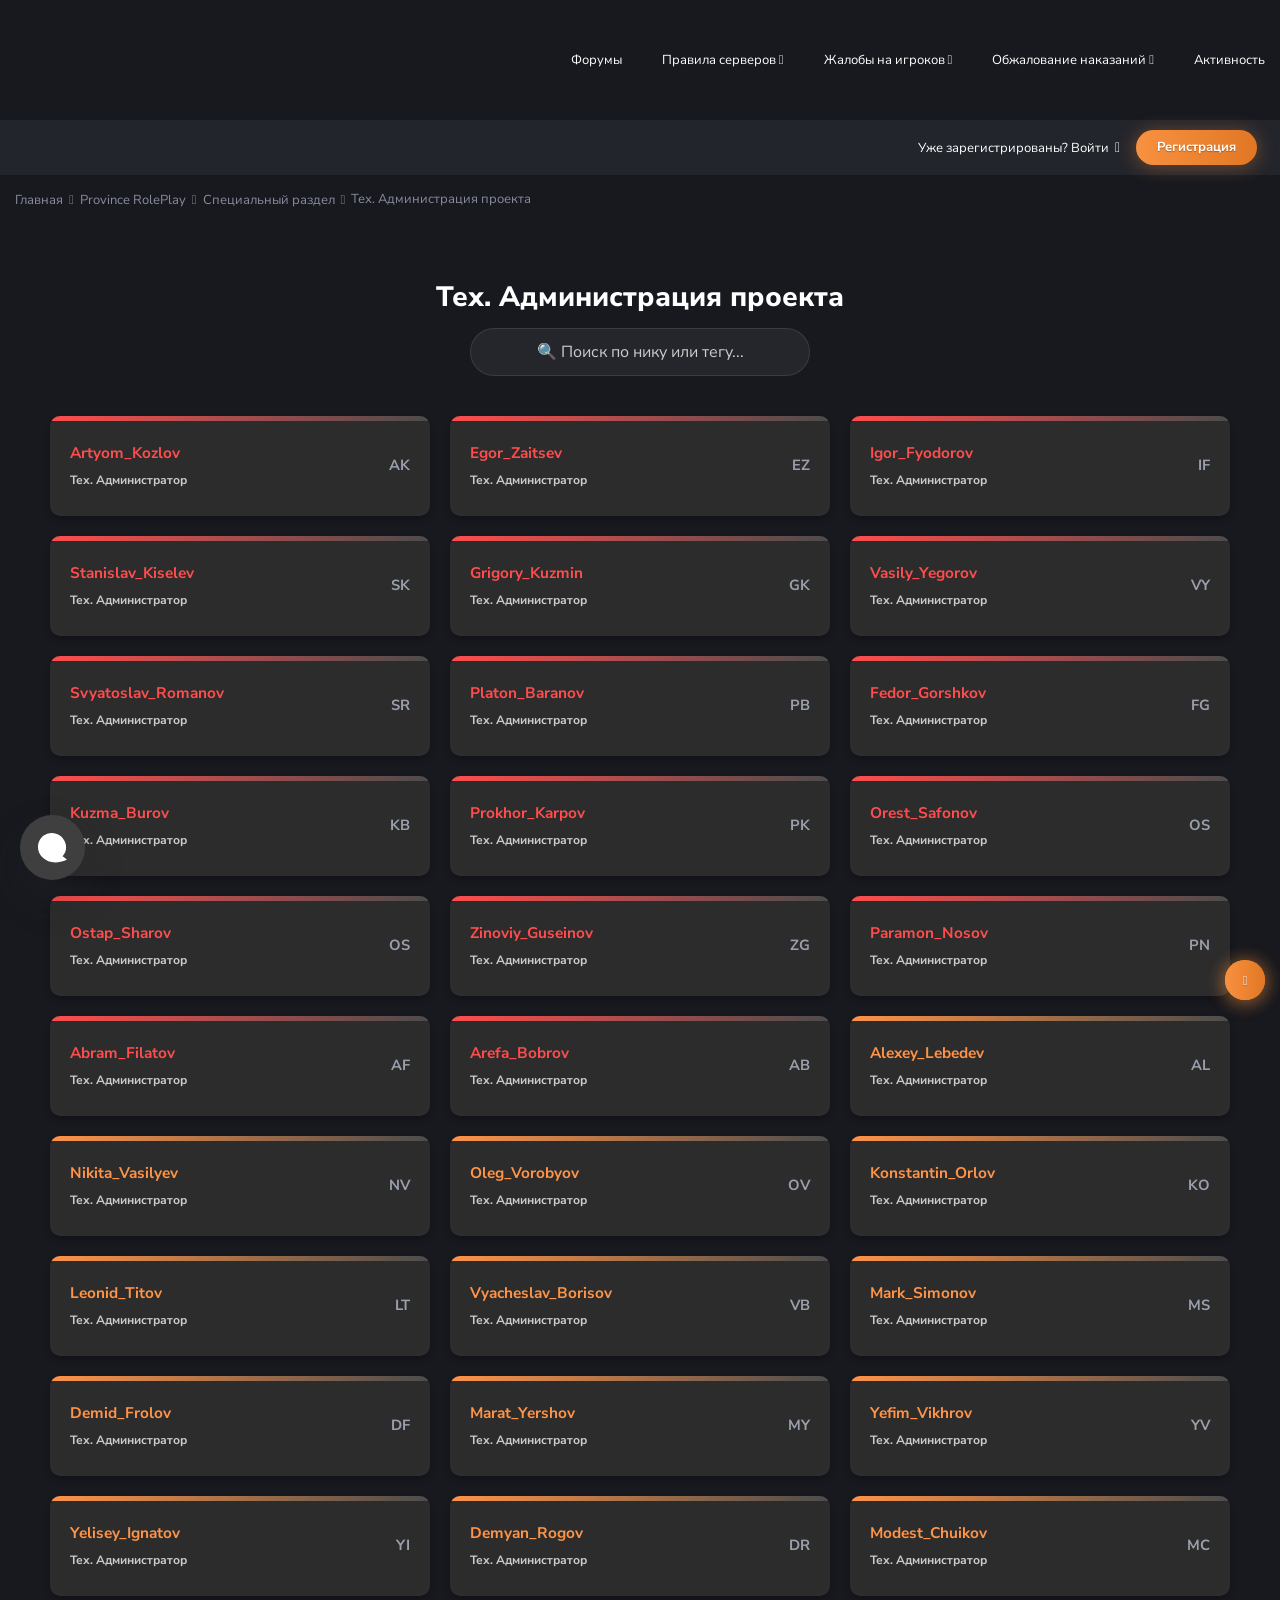
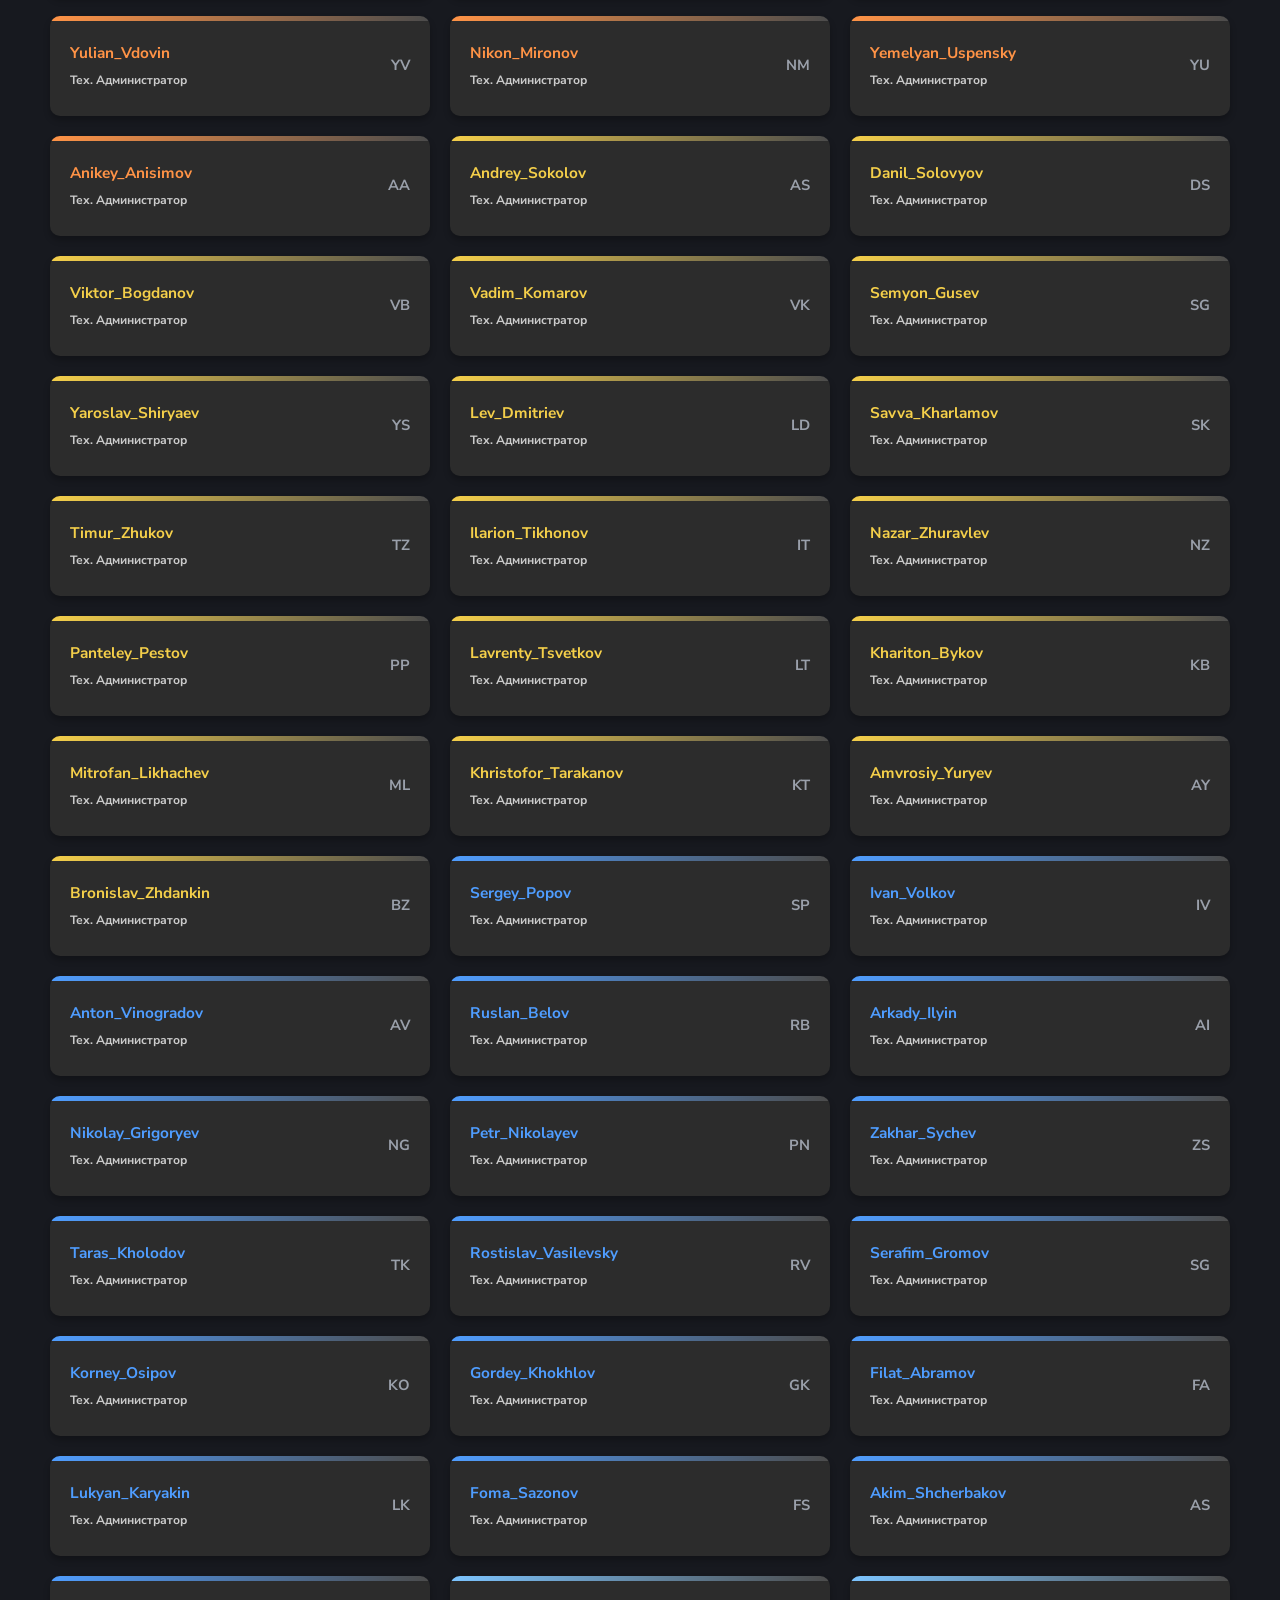
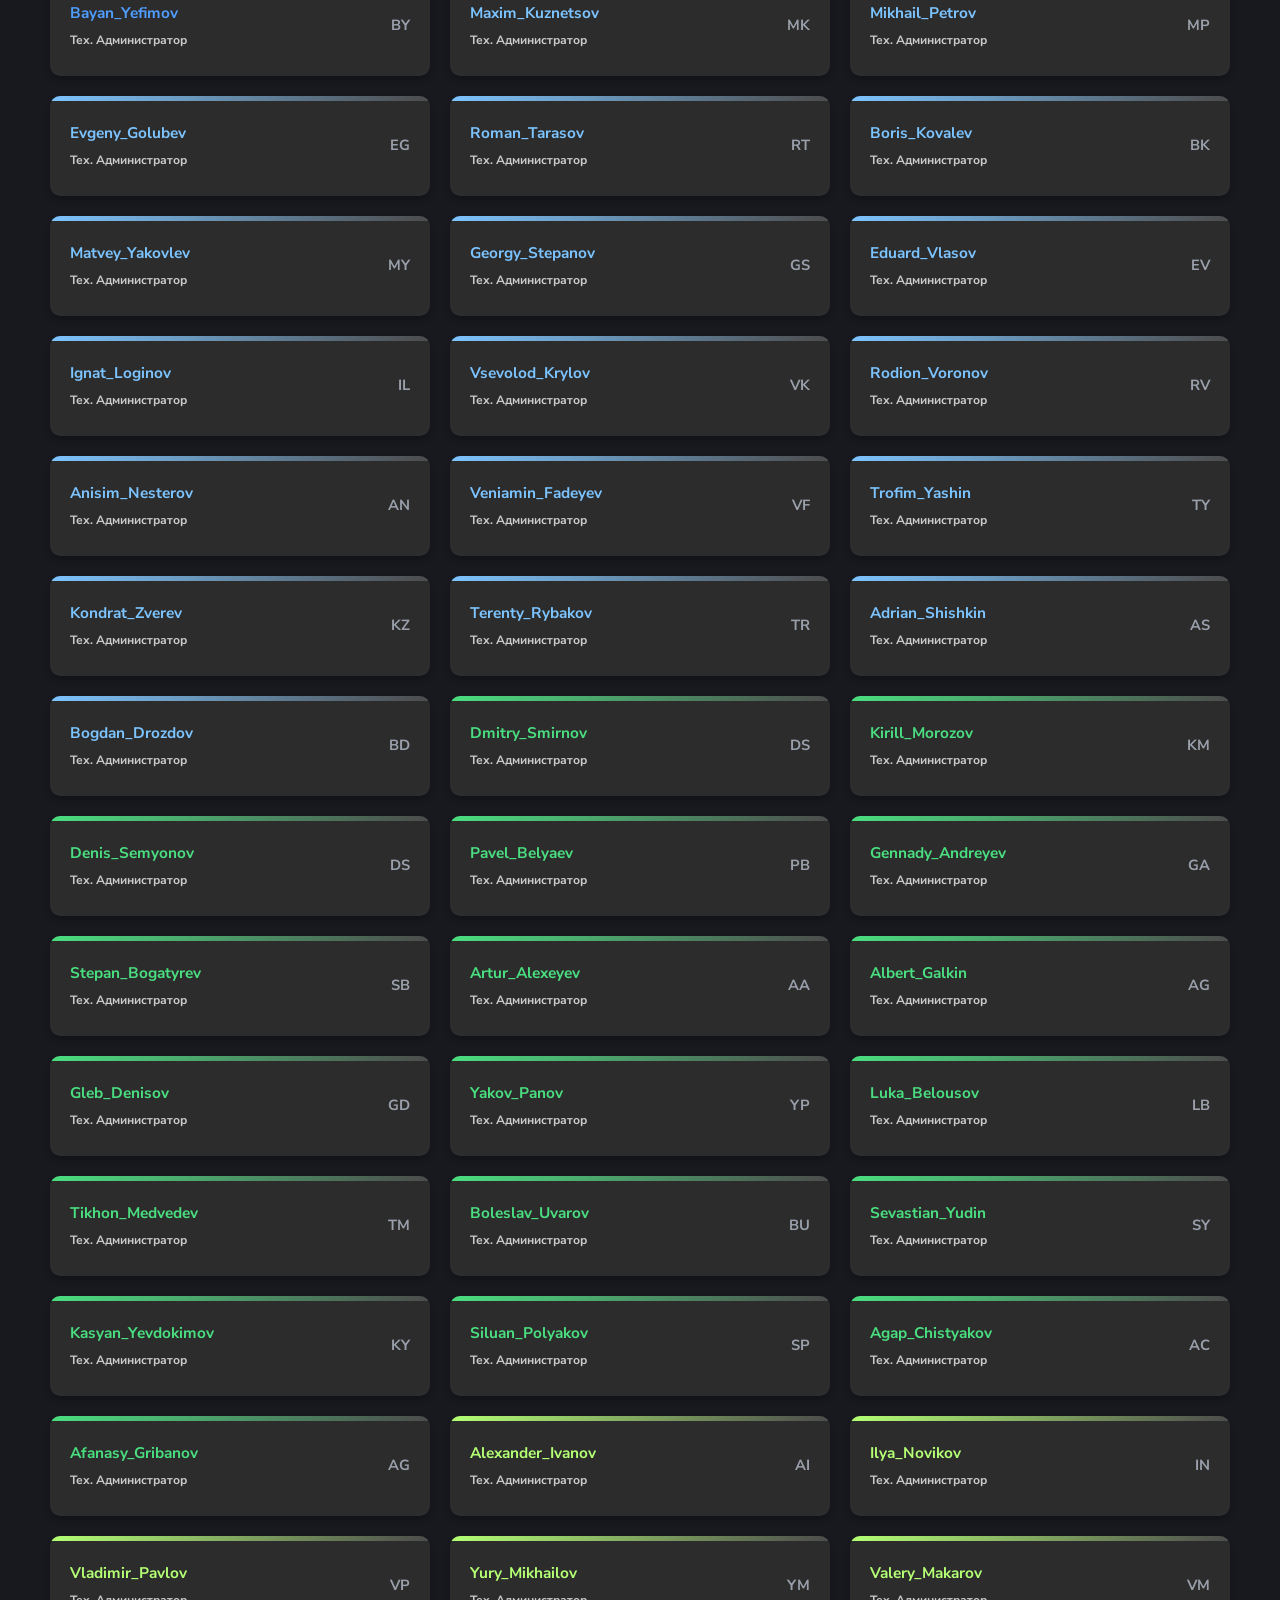
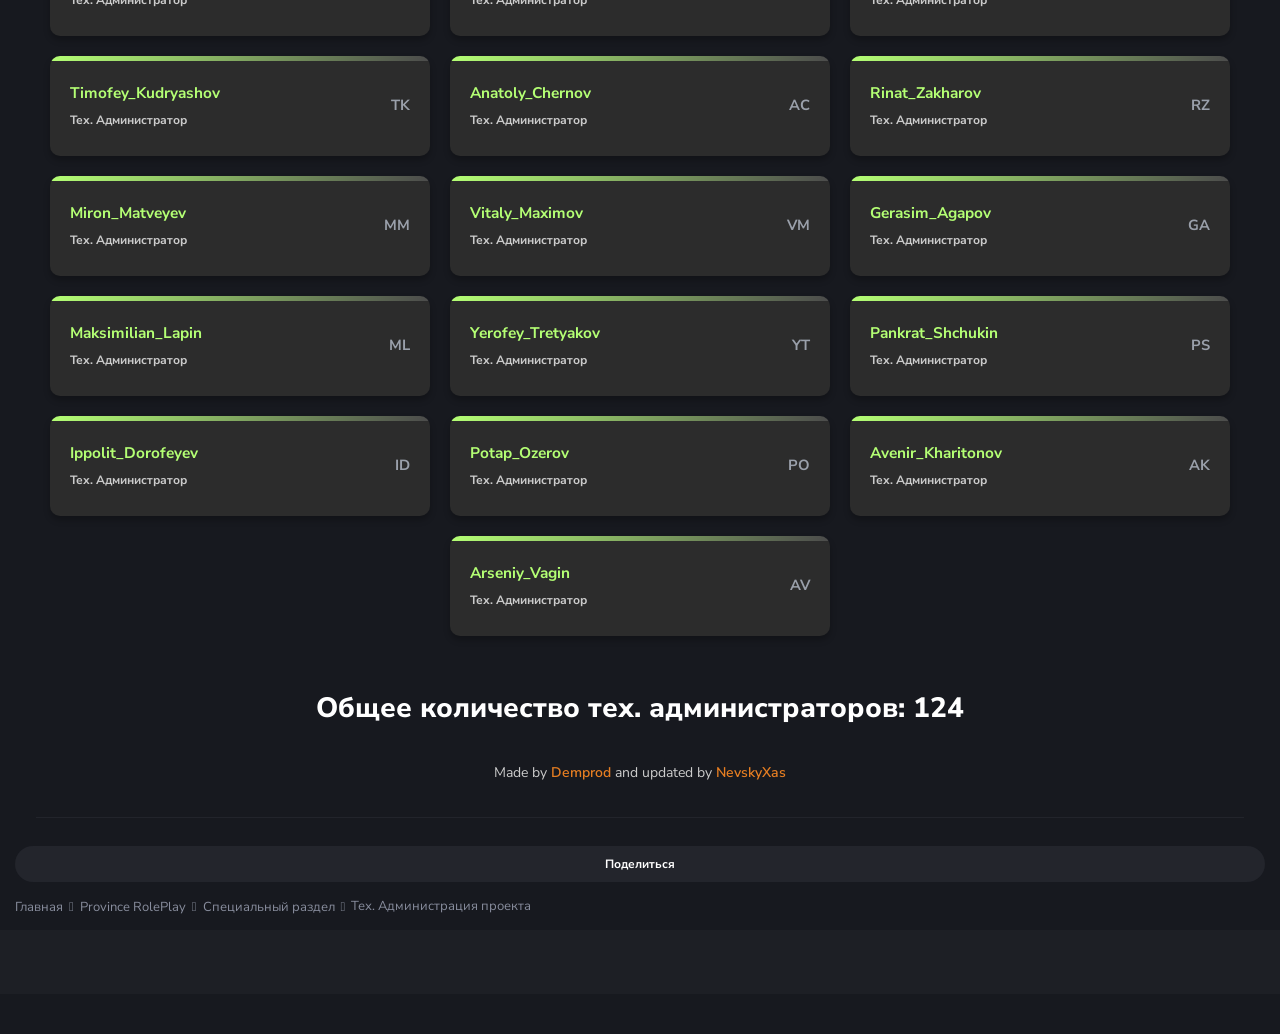
==== commit 946b2384: "Add files via upload" ====
--- a/topic/spisok-teh-administacii/index.html
+++ b/topic/spisok-teh-administacii/index.html
@@ -187,28 +187,28 @@
 
 
 
-<script type="text/javascript" src="./_files/root_library.js.Без названия" data-ips=""></script>
-
-
-<script type="text/javascript" src="./_files/root_js_lang_2.js.Без названия" data-ips=""></script>
-
-
-<script type="text/javascript" src="./_files/root_framework.js.Без названия" data-ips=""></script>
-
-
-<script type="text/javascript" src="./_files/global_global_core.js.Без названия" data-ips=""></script>
-
-
-<script type="text/javascript" src="./_files/root_front.js.Без названия" data-ips=""></script>
-
-
-<script type="text/javascript" src="./_files/front_front_core.js.Без названия" data-ips=""></script>
-
-
-<script type="text/javascript" src="./_files/front_front_topic.js.Без названия" data-ips=""></script>
-
-
-<script type="text/javascript" src="./_files/root_map.js.Без названия" data-ips=""></script>
+<script type="text/javascript" src="./_files/root_library.js" data-ips=""></script>
+
+
+<script type="text/javascript" src="./_files/root_js_lang_2.js" data-ips=""></script>
+
+
+<script type="text/javascript" src="./_files/root_framework.js" data-ips=""></script>
+
+
+<script type="text/javascript" src="./_files/global_global_core.js" data-ips=""></script>
+
+
+<script type="text/javascript" src="./_files/root_front.js" data-ips=""></script>
+
+
+<script type="text/javascript" src="./_files/front_front_core.js" data-ips=""></script>
+
+
+<script type="text/javascript" src="./_files/front_front_topic.js" data-ips=""></script>
+
+
+<script type="text/javascript" src="./_files/root_map.js" data-ips=""></script>
 
 
 
@@ -1258,7 +1258,7 @@
     </header>
   
 
-</div><script src="./_files/widget.js.Без названия"></script>
+</div><script src="./_files/widget.js"></script>
 
 
 	
@@ -3045,7 +3045,7 @@
 
 
 
-<script type="text/javascript" src="./_files/549f530ee2787b21223a5247ecbfe5b3_lk_scripts.js.Без названия"></script><!-------------------------------------------
+<script type="text/javascript" src="./_files/549f530ee2787b21223a5247ecbfe5b3_lk_scripts.js"></script><!-------------------------------------------
 | Theme by Templanet                       |
 | Visit my website https://www.templanet.dev |
 -------------------------------------------->
@@ -3252,7 +3252,7 @@
 
 
 
-<script src="./_files/549f530ee2787b21223a5247ecbfe5b3_pace.js.Без названия"></script>
+<script src="./_files/549f530ee2787b21223a5247ecbfe5b3_pace.js"></script>
 
 
 <script type="text/javascript">
@@ -3265,4 +3265,4 @@
 <script>window.CAP_CUSTOM_WASM_URL="https://captcha.gtaprovince.tech/assets/cap_wasm_bg.wasm";(function(){if(window.CAPCAPTCHA_LOADED)return;window.CAPCAPTCHA_LOADED=1;var s=document.createElement("script");s.src="https://captcha.gtaprovince.tech/assets/widget.js";s.onload=function(){(function(){function f(el){var r=el.shadowRoot;if(!r)return;if(!r.querySelector("style[data-cfx]")){var s=document.createElement("style");s.setAttribute("data-cfx","");s.textContent=".captcha>.captcha-trigger:not(:last-of-type){display:none!important}.label:not(.active),.label.exit{display:none!important;opacity:0!important}.label{transition:none!important;animation:none!important;filter:none!important;transform:none!important}.label.active{opacity:1!important}";r.appendChild(s)}var ls=r.querySelectorAll(".label"),keep=null,i;for(i=0;i<ls.length;i++){if(ls[i].classList.contains("active")&&!ls[i].classList.contains("exit")){keep=ls[i]}}for(i=0;i<ls.length;i++){if(ls[i]!==keep){ls[i].remove()}}}function g(){var n=document.querySelectorAll("cap-widget"),i;for(i=0;i<n.length;i++){f(n[i])}}function onCap(e){if(e.target&&e.target.tagName==="CAP-WIDGET"){setTimeout(g,0)}}g();document.addEventListener("error",onCap,true);document.addEventListener("reset",onCap,true);document.addEventListener("solve",onCap,true);new MutationObserver(g).observe(document.documentElement,{childList:true,subtree:true})})();};(document.body||document.documentElement).appendChild(s)})();</script>
 
 
-<span style="visibility: hidden; position: absolute; top: -300px; width: 1px; height: 1px; overflow: hidden; left: -300px;"><span class="ipsLoading ipsLoading_noAnim" style="display: block;"></span></span><div id="jivo-iframe-container" style="opacity: 0; visibility: hidden; width: 0px; height: 0px; overflow: hidden;"><iframe src="./_files/saved_resource.html" role="presentation" allow="autoplay" title="Jivochat" name="jivo_container" id="jivo_container" frameborder="no"></iframe></div><jdiv><jdiv class="globalClass__WBNOM global__pwaMZ __light__IHblF __grey__JDOnG jv-windows jv-chrome jv-desktop" style="--jv-font-family: 'Arial', system-ui, -apple-system, 'Arial', sans-serif;"><jdiv class="wrap__HGZ4V _orientationLeft__CtzRp _show__zkWPO _hoverMenu__pzNKn __jivoDesktopButton"><jdiv class="button__jufOX" style="background: linear-gradient(95deg, rgb(63, 63, 63) 20%, rgb(63, 63, 63) 80%);"><jdiv class="iconWrap__P1Ody"><jdiv class="logoIconCloud__peWZ9 icons__ARwOS" style="background-image: url(&quot;data:image/svg+xml,%3Csvg%20width%3D%2230%22%20height%3D%2231%22%20viewBox%3D%220%200%2030%2031%22%20xmlns%3D%22http%3A%2F%2Fwww.w3.org%2F2000%2Fsvg%22%3E%3Cpath%20fill%3D%22%23fff%22%20d%3D%22M2.967%2022.226l-.025.008s7.698%2013.9%2026.975%205.546c0%200-1.495-1.752-4.384-3.52a14.067%2014.067%200%200%200%202.588-14.047c-2.655-7.297-10.7-11.07-17.964-8.425C2.89%204.433-.847%2012.492%201.81%2019.79c.313.863.703%201.677%201.157%202.436z%22%20fill-rule%3D%22evenodd%22%2F%3E%3C%2Fsvg%3E%0A&quot;);"></jdiv></jdiv></jdiv><jdiv class="menuWrap__TsWgm __hover__uGGcP"></jdiv></jdiv><jdiv id="jcont" translate="no" class="notranslate" style="animation-duration: 300ms; animation-timing-function: cubic-bezier(0.39, 0.24, 0.21, 0.99); animation-delay: 0s; animation-iteration-count: 1; animation-direction: normal; animation-fill-mode: both; animation-play-state: running; animation-name: WidgetContainer_CLOSE_WIDGET__GT5uj; --jleft: 40px; --jheight: 496px; display: block; position: fixed;"><jdiv dir="ltr" id="jivo_action" class="wrap__YheYG"><jdiv id="jivo_close_button" class="closeButton__omHb3"><jdiv class="closeIcon__aELhI" style="background-image: url(&quot;data:image/svg+xml,%3Csvg%20xmlns%3D%22http%3A%2F%2Fwww.w3.org%2F2000%2Fsvg%22%20width%3D%2228%22%20height%3D%2228%22%20viewBox%3D%220%200%2028%2028%22%3E%0A%20%20%20%20%3Cg%20fill%3D%22none%22%20fill-rule%3D%22evenodd%22%20transform%3D%22translate(2%202)%22%3E%0A%20%20%20%20%20%20%20%20%3Ccircle%20cx%3D%2212%22%20cy%3D%2212%22%20r%3D%2212%22%20fill%3D%22%23FFF%22%20opacity%3D%221%22%2F%3E%0A%20%20%20%20%20%20%20%20%3Ccircle%20cx%3D%2212%22%20cy%3D%2212%22%20r%3D%2212.75%22%20stroke%3D%22%23222D38%22%20stroke-width%3D%221.5%22%20opacity%3D%221%22%2F%3E%0A%20%20%20%20%20%20%20%20%3Cg%20fill%3D%22%23222D38%22%20opacity%3D%221%22%20transform%3D%22translate(6%206)%22%3E%0A%20%20%20%20%20%20%20%20%20%20%20%20%3Crect%20width%3D%221.611%22%20height%3D%2213.9%22%20x%3D%225.435%22%20y%3D%22-.941%22%20rx%3D%22.806%22%20transform%3D%22rotate(45%206.24%206.01)%22%2F%3E%0A%20%20%20%20%20%20%20%20%20%20%20%20%3Crect%20width%3D%221.611%22%20height%3D%2213.9%22%20x%3D%225.435%22%20y%3D%22-.941%22%20rx%3D%22.806%22%20transform%3D%22scale(-1%201)%20rotate(45%200%20-9.058)%22%2F%3E%0A%20%20%20%20%20%20%20%20%3C%2Fg%3E%0A%20%20%20%20%3C%2Fg%3E%0A%3C%2Fsvg%3E%0A&quot;);"></jdiv></jdiv></jdiv></jdiv><jdiv class="jv-pseudo-height"></jdiv><jdiv class="jv-mouse-track"></jdiv></jdiv></jdiv></body></html>
+<span style="visibility: hidden; position: absolute; top: -300px; width: 1px; height: 1px; overflow: hidden; left: -300px;"><span class="ipsLoading ipsLoading_noAnim" style="display: block;"></span></span><div id="jivo-iframe-container" style="opacity: 0; visibility: hidden; width: 0px; height: 0px; overflow: hidden;"><iframe src="./_files/saved_resource.html" role="presentation" allow="autoplay" title="Jivochat" name="jivo_container" id="jivo_container" frameborder="no"></iframe></div><jdiv><jdiv class="globalClass__WBNOM global__pwaMZ __light__IHblF __grey__JDOnG jv-windows jv-chrome jv-desktop" style="--jv-font-family: 'Arial', system-ui, -apple-system, 'Arial', sans-serif;"><jdiv class="wrap__HGZ4V _orientationLeft__CtzRp _show__zkWPO _hoverMenu__pzNKn __jivoDesktopButton"><jdiv class="button__jufOX" style="background: linear-gradient(95deg, rgb(63, 63, 63) 20%, rgb(63, 63, 63) 80%);"><jdiv class="iconWrap__P1Ody"><jdiv class="logoIconCloud__peWZ9 icons__ARwOS" style="background-image: url(&quot;data:image/svg+xml,%3Csvg%20width%3D%2230%22%20height%3D%2231%22%20viewBox%3D%220%200%2030%2031%22%20xmlns%3D%22http%3A%2F%2Fwww.w3.org%2F2000%2Fsvg%22%3E%3Cpath%20fill%3D%22%23fff%22%20d%3D%22M2.967%2022.226l-.025.008s7.698%2013.9%2026.975%205.546c0%200-1.495-1.752-4.384-3.52a14.067%2014.067%200%200%200%202.588-14.047c-2.655-7.297-10.7-11.07-17.964-8.425C2.89%204.433-.847%2012.492%201.81%2019.79c.313.863.703%201.677%201.157%202.436z%22%20fill-rule%3D%22evenodd%22%2F%3E%3C%2Fsvg%3E%0A&quot;);"></jdiv></jdiv></jdiv><jdiv class="menuWrap__TsWgm __hover__uGGcP"></jdiv></jdiv><jdiv id="jcont" translate="no" class="notranslate" style="animation-duration: 300ms; animation-timing-function: cubic-bezier(0.39, 0.24, 0.21, 0.99); animation-delay: 0s; animation-iteration-count: 1; animation-direction: normal; animation-fill-mode: both; animation-play-state: running; animation-name: WidgetContainer_CLOSE_WIDGET__GT5uj; --jleft: 40px; --jheight: 496px; display: block; position: fixed;"><jdiv dir="ltr" id="jivo_action" class="wrap__YheYG"><jdiv id="jivo_close_button" class="closeButton__omHb3"><jdiv class="closeIcon__aELhI" style="background-image: url(&quot;data:image/svg+xml,%3Csvg%20xmlns%3D%22http%3A%2F%2Fwww.w3.org%2F2000%2Fsvg%22%20width%3D%2228%22%20height%3D%2228%22%20viewBox%3D%220%200%2028%2028%22%3E%0A%20%20%20%20%3Cg%20fill%3D%22none%22%20fill-rule%3D%22evenodd%22%20transform%3D%22translate(2%202)%22%3E%0A%20%20%20%20%20%20%20%20%3Ccircle%20cx%3D%2212%22%20cy%3D%2212%22%20r%3D%2212%22%20fill%3D%22%23FFF%22%20opacity%3D%221%22%2F%3E%0A%20%20%20%20%20%20%20%20%3Ccircle%20cx%3D%2212%22%20cy%3D%2212%22%20r%3D%2212.75%22%20stroke%3D%22%23222D38%22%20stroke-width%3D%221.5%22%20opacity%3D%221%22%2F%3E%0A%20%20%20%20%20%20%20%20%3Cg%20fill%3D%22%23222D38%22%20opacity%3D%221%22%20transform%3D%22translate(6%206)%22%3E%0A%20%20%20%20%20%20%20%20%20%20%20%20%3Crect%20width%3D%221.611%22%20height%3D%2213.9%22%20x%3D%225.435%22%20y%3D%22-.941%22%20rx%3D%22.806%22%20transform%3D%22rotate(45%206.24%206.01)%22%2F%3E%0A%20%20%20%20%20%20%20%20%20%20%20%20%3Crect%20width%3D%221.611%22%20height%3D%2213.9%22%20x%3D%225.435%22%20y%3D%22-.941%22%20rx%3D%22.806%22%20transform%3D%22scale(-1%201)%20rotate(45%200%20-9.058)%22%2F%3E%0A%20%20%20%20%20%20%20%20%3C%2Fg%3E%0A%20%20%20%20%3C%2Fg%3E%0A%3C%2Fsvg%3E%0A&quot;);"></jdiv></jdiv></jdiv></jdiv><jdiv class="jv-pseudo-height"></jdiv><jdiv class="jv-mouse-track"></jdiv></jdiv></jdiv></body></html>
